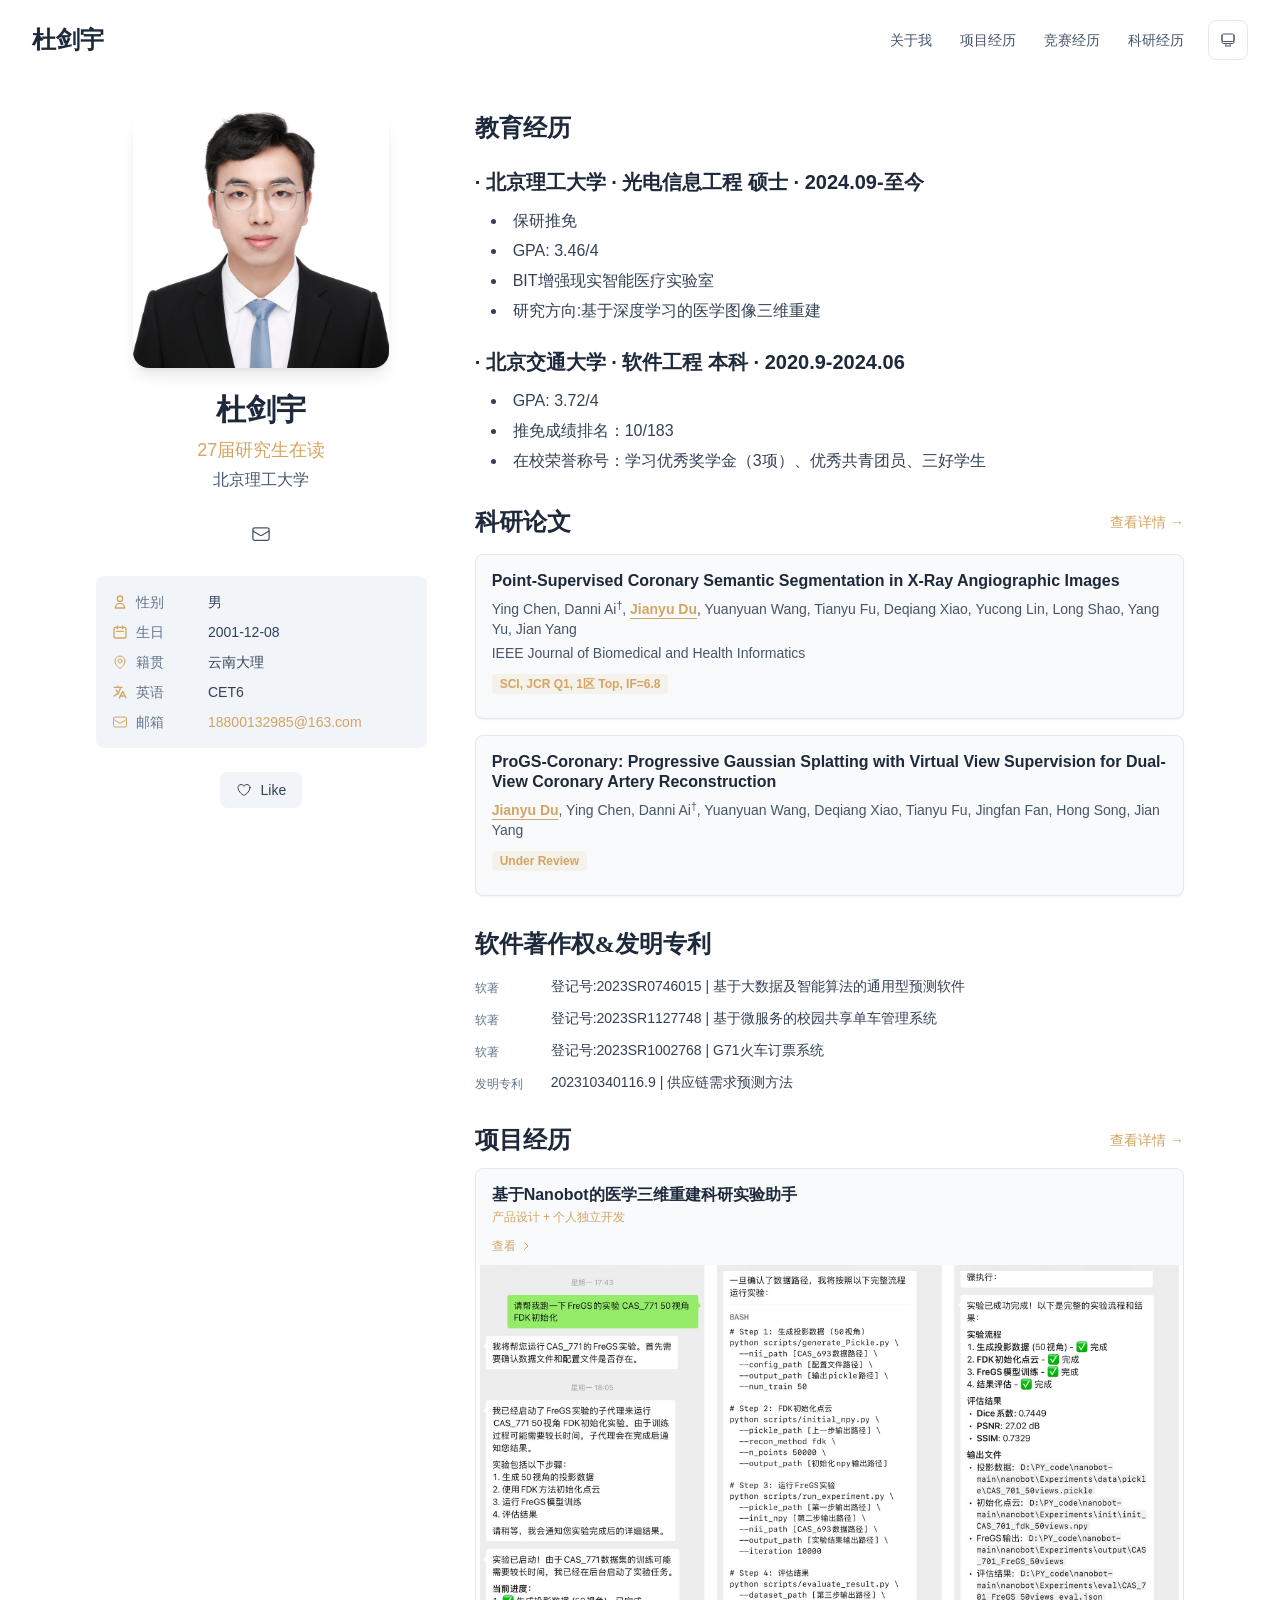
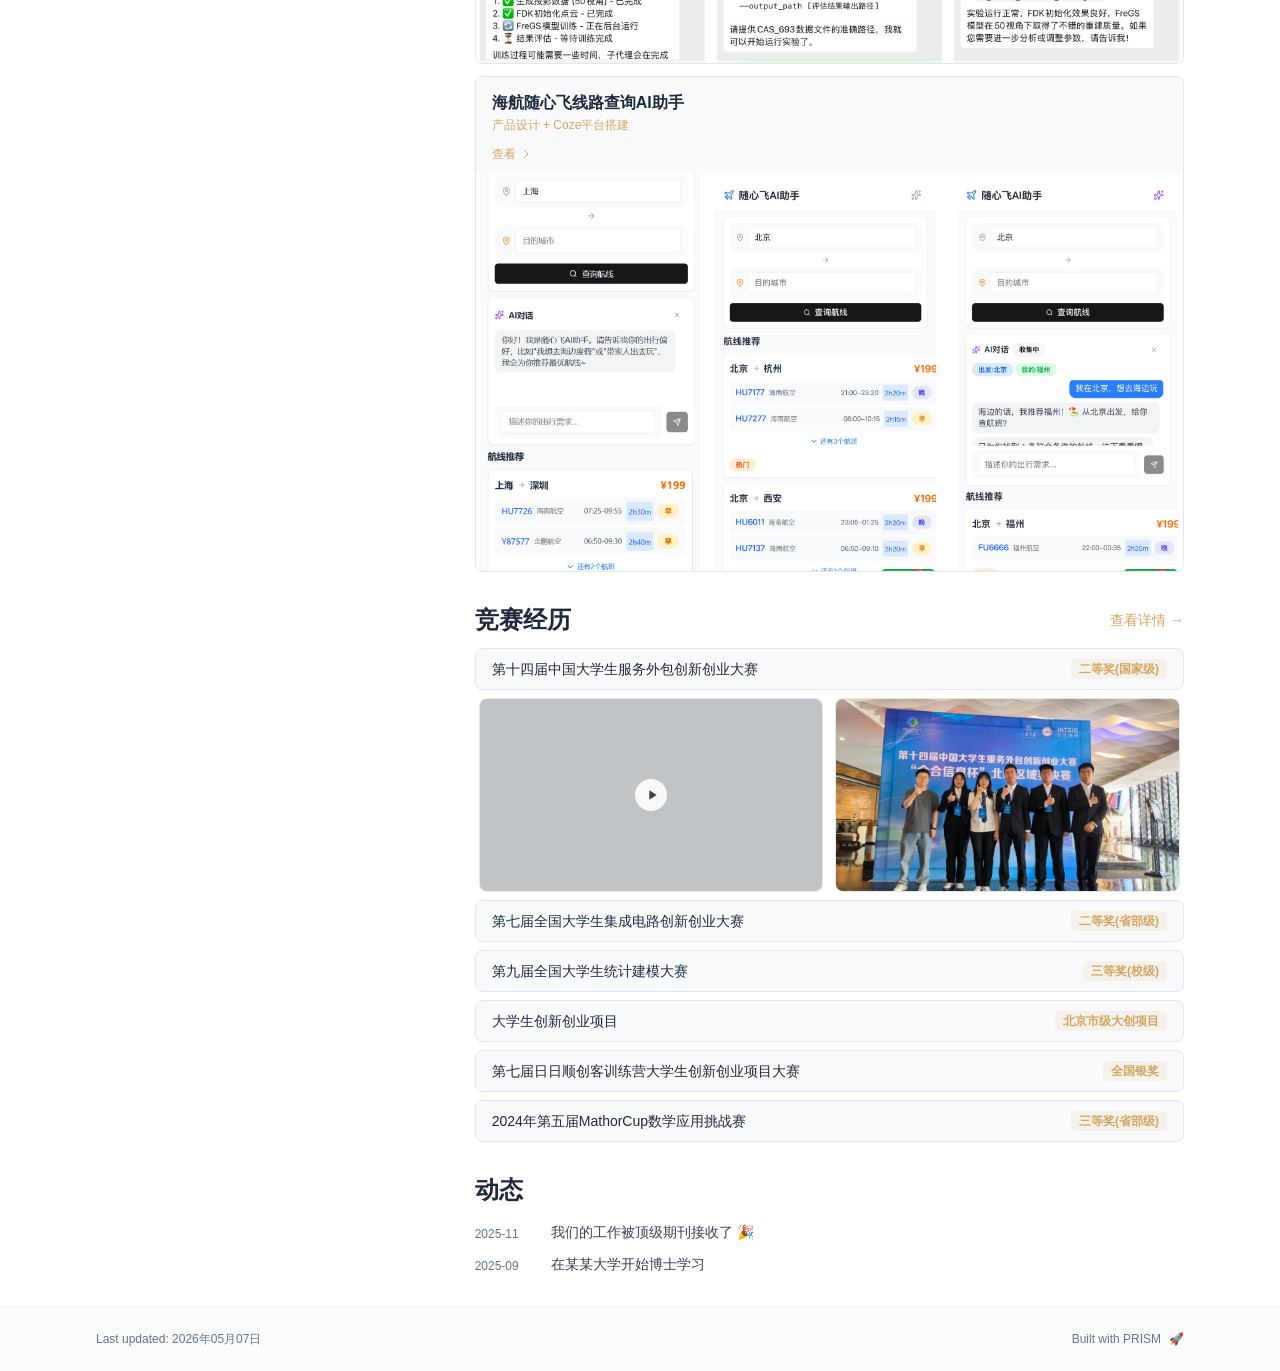
==== index.html @ 21cfee28 "Add files via upload" ====
<!DOCTYPE html><html lang="en" class="scroll-smooth"><head><meta charSet="utf-8"/><meta name="viewport" content="width=device-width, initial-scale=1"/><link rel="preload" as="image" href="/_409_2.jpg"/><link rel="stylesheet" href="/_next/static/css/08e85ca4fdf243f9.css" data-precedence="next"/><link rel="preload" as="script" fetchPriority="low" href="/_next/static/chunks/webpack-af78f5c2c11af041.js"/><script src="/_next/static/chunks/4bd1b696-70b6d399998de86a.js" async=""></script><script src="/_next/static/chunks/684-5aaa8290a129f299.js" async=""></script><script src="/_next/static/chunks/main-app-0c5c47f20a03ae47.js" async=""></script><script src="/_next/static/chunks/461-a9a5d7b05a71d978.js" async=""></script><script src="/_next/static/chunks/874-6cc630662f3664af.js" async=""></script><script src="/_next/static/chunks/291-e39730cc9327e39b.js" async=""></script><script src="/_next/static/chunks/app/layout-8e03aea5f6ba4960.js" async=""></script><script src="/_next/static/chunks/135-a22e89a750b164b9.js" async=""></script><script src="/_next/static/chunks/748-2057530f3adc56b6.js" async=""></script><script src="/_next/static/chunks/app/page-7467c2dc40386ece.js" async=""></script><link rel="icon" href="/favicon.svg" type="image/svg+xml"/><link rel="dns-prefetch" href="https://jialeliu.com"/><link rel="preconnect" href="https://jialeliu.com" crossorigin=""/><link rel="preload" as="font" type="font/woff2" href="https://jialeliu.com/fonts/georgiab.woff2" crossorigin=""/><script>
              try {
                const theme = localStorage.getItem('theme-storage');
                const parsed = theme ? JSON.parse(theme) : null;
                const setting = parsed?.state?.theme || 'system';
                const prefersDark = typeof window !== 'undefined' && window.matchMedia && window.matchMedia('(prefers-color-scheme: dark)').matches;
                const effective = setting === 'dark' ? 'dark' : (setting === 'light' ? 'light' : (prefersDark ? 'dark' : 'light'));
                var root = document.documentElement;
                root.classList.add(effective);
                root.setAttribute('data-theme', effective);
              } catch (e) {
                var root = document.documentElement;
                root.classList.add('light');
                root.setAttribute('data-theme', 'light');
              }
            </script><script>
    try {
      const cfg = {"enabled":false,"locales":["en"],"defaultLocale":"en","mode":"auto","fixedLocale":"en","persist":true,"switcher":true,"labels":{"en":"en"}};
      const storageKey = 'locale-storage';
      const normalize = (value) => typeof value === 'string' ? value.trim().replace('_', '-').toLowerCase() : '';
      const matchLocale = (candidate) => {
        const normalized = normalize(candidate);
        if (!normalized) return null;
        if (cfg.locales.includes(normalized)) return normalized;
        const language = normalized.split('-')[0];
        if (cfg.locales.includes(language)) return language;
        return null;
      };

      let resolved = null;

      if (cfg.persist) {
        resolved = matchLocale(localStorage.getItem(storageKey));
      }

      if (!resolved) {
        if (cfg.mode === 'fixed') {
          resolved = cfg.fixedLocale;
        } else {
          resolved = matchLocale(navigator.language);
        }
      }

      if (!resolved) {
        resolved = cfg.defaultLocale;
      }

      const root = document.documentElement;
      root.lang = resolved;
      root.setAttribute('data-locale', resolved);

      if (cfg.persist) {
        localStorage.setItem(storageKey, resolved);
      }
    } catch (e) {
      const root = document.documentElement;
      root.lang = 'en';
      root.setAttribute('data-locale', 'en');
    }
  </script><title>杜剑宇</title><meta name="description" content="个人主页"/><meta name="author" content="杜剑宇"/><meta name="keywords" content="杜剑宇,PhD,Research,北京理工大学"/><meta name="creator" content="杜剑宇"/><meta name="publisher" content="杜剑宇"/><meta property="og:title" content="杜剑宇"/><meta property="og:description" content="个人主页"/><meta property="og:site_name" content="杜剑宇&#x27;s Academic Website"/><meta property="og:locale" content="en_US"/><meta property="og:type" content="website"/><meta name="twitter:card" content="summary"/><meta name="twitter:title" content="杜剑宇"/><meta name="twitter:description" content="个人主页"/><link rel="icon" href="/favicon.svg"/><script>document.querySelectorAll('body link[rel="icon"], body link[rel="apple-touch-icon"]').forEach(el => document.head.appendChild(el))</script><script src="/_next/static/chunks/polyfills-42372ed130431b0a.js" noModule=""></script></head><body class="font-sans antialiased"><div style="visibility:hidden"><nav class="fixed top-0 left-0 right-0 z-50" data-headlessui-state=""><div class="transition-all duration-300 ease-out bg-transparent" style="transform:translateY(-100px)"><div class="max-w-7xl mx-auto px-4 sm:px-6 lg:px-8"><div class="flex justify-between items-center h-16 lg:h-20"><div class="flex-shrink-0" tabindex="0"><a class="text-xl lg:text-2xl font-serif font-semibold text-primary hover:text-accent transition-colors duration-200" href="/">杜剑宇</a></div><div class="hidden lg:block"><div class="ml-10 flex items-center space-x-3"><div class="relative flex items-baseline space-x-1"><a data-nav-href="/" class="relative px-3 py-2 text-sm font-medium rounded-lg transition-colors duration-150 text-primary" href="/">关于我</a><a data-nav-href="/teaching" class="relative px-3 py-2 text-sm font-medium rounded-lg transition-colors duration-150 text-neutral-600" href="/teaching/">项目经历</a><a data-nav-href="/awards" class="relative px-3 py-2 text-sm font-medium rounded-lg transition-colors duration-150 text-neutral-600" href="/awards/">竞赛经历</a><a data-nav-href="/publications" class="relative px-3 py-2 text-sm font-medium rounded-lg transition-colors duration-150 text-neutral-600" href="/publications/">科研经历</a></div><div class="flex items-center justify-center w-10 h-10 rounded-lg border border-neutral-200 dark:border-[rgba(148,163,184,0.24)] bg-background dark:bg-neutral-800"><div class="w-4 h-4 rounded-full bg-neutral-300 animate-pulse"></div></div></div></div><div class="lg:hidden flex items-center space-x-2"><div class="flex items-center justify-center w-10 h-10 rounded-lg border border-neutral-200 dark:border-[rgba(148,163,184,0.24)] bg-background dark:bg-neutral-800"><div class="w-4 h-4 rounded-full bg-neutral-300 animate-pulse"></div></div><button class="inline-flex items-center justify-center p-2 rounded-md text-neutral-600 hover:text-primary hover:bg-neutral-100 dark:hover:bg-neutral-800 focus:outline-none focus:ring-2 focus:ring-inset focus:ring-accent transition-colors duration-200" id="headlessui-disclosure-button-«R7pdb»" type="button" aria-expanded="false" data-headlessui-state=""><span class="sr-only">Open main menu</span><div><svg xmlns="http://www.w3.org/2000/svg" fill="none" viewBox="0 0 24 24" stroke-width="1.5" stroke="currentColor" aria-hidden="true" data-slot="icon" class="block h-6 w-6"><path stroke-linecap="round" stroke-linejoin="round" d="M3.75 6.75h16.5M3.75 12h16.5m-16.5 5.25h16.5"></path></svg></div></button></div></div></div></div></nav><main class="min-h-screen pt-16 lg:pt-20"><div class="max-w-6xl mx-auto px-4 sm:px-6 lg:px-8 py-8 bg-background min-h-screen"><div class="grid grid-cols-1 lg:grid-cols-3 gap-12"><div class="lg:col-span-1"><div class="sticky top-8" style="opacity:0;transform:translateY(20px)"><div class="w-64 h-64 mx-auto mb-6 rounded-2xl overflow-hidden shadow-lg hover:shadow-xl transition-all duration-200 hover:scale-105"><img alt="杜剑宇" width="256" height="256" decoding="async" data-nimg="1" class="w-full h-full object-cover object-[32%_center]" style="color:transparent" src="/_409_2.jpg"/></div><div class="text-center mb-6"><h1 class="text-3xl font-serif font-bold text-primary mb-2">杜剑宇</h1><p class="text-lg text-accent font-medium mb-1">27届研究生在读</p><p class="text-neutral-600 mb-2">北京理工大学</p></div><div class="flex flex-wrap justify-center gap-3 sm:gap-4 mb-6 relative px-2"><div class="relative"><button class="p-2 sm:p-2 transition-colors duration-200 text-neutral-600 dark:text-neutral-400 hover:text-accent" aria-label="Email"><svg xmlns="http://www.w3.org/2000/svg" fill="none" viewBox="0 0 24 24" stroke-width="1.5" stroke="currentColor" aria-hidden="true" data-slot="icon" class="h-5 w-5"><path stroke-linecap="round" stroke-linejoin="round" d="M21.75 6.75v10.5a2.25 2.25 0 0 1-2.25 2.25h-15a2.25 2.25 0 0 1-2.25-2.25V6.75m19.5 0A2.25 2.25 0 0 0 19.5 4.5h-15a2.25 2.25 0 0 0-2.25 2.25m19.5 0v.243a2.25 2.25 0 0 1-1.07 1.916l-7.5 4.615a2.25 2.25 0 0 1-2.36 0L3.32 8.91a2.25 2.25 0 0 1-1.07-1.916V6.75"></path></svg></button></div></div><div class="bg-neutral-100 dark:bg-neutral-800 rounded-lg p-4 mb-6 hover:shadow-lg transition-all duration-200 hover:scale-[1.02]"><div class="space-y-2.5 text-sm"><div class="flex items-center gap-2 text-neutral-700 dark:text-neutral-300"><svg class="w-4 h-4 text-accent shrink-0" fill="none" viewBox="0 0 24 24" stroke="currentColor" stroke-width="2"><path stroke-linecap="round" stroke-linejoin="round" d="M16 7a4 4 0 11-8 0 4 4 0 018 0zM12 14a7 7 0 00-7 7h14a7 7 0 00-7-7z"></path></svg><span class="text-neutral-500 dark:text-neutral-400 w-16 shrink-0">性别</span><span>男</span></div><div class="flex items-center gap-2 text-neutral-700 dark:text-neutral-300"><svg class="w-4 h-4 text-accent shrink-0" fill="none" viewBox="0 0 24 24" stroke="currentColor" stroke-width="2"><path stroke-linecap="round" stroke-linejoin="round" d="M8 7V3m8 4V3m-9 8h10M5 21h14a2 2 0 002-2V7a2 2 0 00-2-2H5a2 2 0 00-2 2v12a2 2 0 002 2z"></path></svg><span class="text-neutral-500 dark:text-neutral-400 w-16 shrink-0">生日</span><span>2001-12-08</span></div><div class="flex items-center gap-2 text-neutral-700 dark:text-neutral-300"><svg xmlns="http://www.w3.org/2000/svg" fill="none" viewBox="0 0 24 24" stroke-width="1.5" stroke="currentColor" aria-hidden="true" data-slot="icon" class="w-4 h-4 text-accent shrink-0"><path stroke-linecap="round" stroke-linejoin="round" d="M15 10.5a3 3 0 1 1-6 0 3 3 0 0 1 6 0Z"></path><path stroke-linecap="round" stroke-linejoin="round" d="M19.5 10.5c0 7.142-7.5 11.25-7.5 11.25S4.5 17.642 4.5 10.5a7.5 7.5 0 1 1 15 0Z"></path></svg><span class="text-neutral-500 dark:text-neutral-400 w-16 shrink-0">籍贯</span><span>云南大理</span></div><div class="flex items-center gap-2 text-neutral-700 dark:text-neutral-300"><svg class="w-4 h-4 text-accent shrink-0" fill="none" viewBox="0 0 24 24" stroke="currentColor" stroke-width="2"><path stroke-linecap="round" stroke-linejoin="round" d="M3 5h12M9 3v2m1.048 9.5A18.022 18.022 0 016.412 9m6.088 9h7M11 21l5-10 5 10M12.751 5C11.783 10.77 8.07 15.61 3 18.129"></path></svg><span class="text-neutral-500 dark:text-neutral-400 w-16 shrink-0">英语</span><span>CET6</span></div><div class="flex items-center gap-2 text-neutral-700 dark:text-neutral-300"><svg xmlns="http://www.w3.org/2000/svg" fill="none" viewBox="0 0 24 24" stroke-width="1.5" stroke="currentColor" aria-hidden="true" data-slot="icon" class="w-4 h-4 text-accent shrink-0"><path stroke-linecap="round" stroke-linejoin="round" d="M21.75 6.75v10.5a2.25 2.25 0 0 1-2.25 2.25h-15a2.25 2.25 0 0 1-2.25-2.25V6.75m19.5 0A2.25 2.25 0 0 0 19.5 4.5h-15a2.25 2.25 0 0 0-2.25 2.25m19.5 0v.243a2.25 2.25 0 0 1-1.07 1.916l-7.5 4.615a2.25 2.25 0 0 1-2.36 0L3.32 8.91a2.25 2.25 0 0 1-1.07-1.916V6.75"></path></svg><span class="text-neutral-500 dark:text-neutral-400 w-16 shrink-0">邮箱</span><a href="mailto:18800132985@163.com" class="text-accent hover:text-accent-dark transition-colors break-all">18800132985@163.com</a></div></div></div><div class="flex justify-center"><div class="relative"><button class="flex items-center space-x-2 px-4 py-2 rounded-lg font-medium text-sm transition-all duration-200 bg-neutral-100 dark:bg-neutral-800 text-neutral-700 dark:text-neutral-500 hover:bg-red-50 dark:hover:bg-red-900/20 hover:text-red-600 dark:hover:text-red-400 cursor-pointer" tabindex="0"><svg xmlns="http://www.w3.org/2000/svg" fill="none" viewBox="0 0 24 24" stroke-width="1.5" stroke="currentColor" aria-hidden="true" data-slot="icon" class="h-4 w-4"><path stroke-linecap="round" stroke-linejoin="round" d="M21 8.25c0-2.485-2.099-4.5-4.688-4.5-1.935 0-3.597 1.126-4.312 2.733-.715-1.607-2.377-2.733-4.313-2.733C5.1 3.75 3 5.765 3 8.25c0 7.22 9 12 9 12s9-4.78 9-12Z"></path></svg><span>Like</span></button></div></div></div></div><div class="lg:col-span-2 space-y-8"><section id="about" class="scroll-mt-24 space-y-8"><section style="opacity:0;transform:translateY(20px)"><h2 class="text-2xl font-serif font-bold text-primary mb-4">教育经历</h2><div class="text-neutral-700 dark:text-neutral-600 leading-relaxed"><h3 class="text-xl font-semibold text-primary mt-6 mb-3">· 北京理工大学 · 光电信息工程 硕士 · 2024.09-至今</h3>
<ul class="list-disc list-inside mb-4 space-y-1 ml-4">
<li class="mb-1">保研推免</li>
<li class="mb-1">GPA: 3.46/4</li>
<li class="mb-1">BIT增强现实智能医疗实验室</li>
<li class="mb-1">研究方向:基于深度学习的医学图像三维重建</li>
</ul>
<h3 class="text-xl font-semibold text-primary mt-6 mb-3">· 北京交通大学 · 软件工程 本科 · 2020.9-2024.06</h3>
<ul class="list-disc list-inside mb-4 space-y-1 ml-4">
<li class="mb-1">GPA: 3.72/4</li>
<li class="mb-1">推免成绩排名：10/183</li>
<li class="mb-1">在校荣誉称号：学习优秀奖学金（3项）、优秀共青团员、三好学生</li>
</ul>
<h3 class="text-xl font-semibold text-primary mt-6 mb-3"></h3></div></section><section style="opacity:0;transform:translateY(20px)"><div class="flex items-center justify-between mb-4"><h2 class="text-2xl font-serif font-bold text-primary">科研论文</h2><a class="text-accent hover:text-accent-dark text-sm font-medium transition-all duration-200 rounded hover:bg-accent/10 hover:shadow-sm" href="/publications/">查看详情<!-- --> →</a></div><div class="space-y-4"><div class="bg-neutral-50 dark:bg-neutral-800 p-4 rounded-lg shadow-sm border border-neutral-200 dark:border-[rgba(148,163,184,0.24)] hover:shadow-lg transition-all duration-200 hover:scale-[1.02]" style="opacity:0;transform:translateY(20px)"><h3 class="font-semibold text-primary mb-2 leading-tight">Point-Supervised Coronary Semantic Segmentation in X-Ray Angiographic Images</h3><p class="text-sm text-neutral-600 dark:text-neutral-500 mb-1"><span><span class=" ">Ying Chen</span>, </span><span><span class=" ">Danni Ai</span><sup class="ml-0 text-neutral-600 dark:text-neutral-500">†</sup>, </span><span><span class="font-semibold text-accent underline underline-offset-4 decoration-accent">Jianyu Du</span>, </span><span><span class=" ">Yuanyuan Wang</span>, </span><span><span class=" ">Tianyu Fu</span>, </span><span><span class=" ">Deqiang Xiao</span>, </span><span><span class=" ">Yucong Lin</span>, </span><span><span class=" ">Long Shao</span>, </span><span><span class=" ">Yang Yu</span>, </span><span><span class=" ">Jian Yang</span></span></p><p class="text-sm text-neutral-600 dark:text-neutral-500 mb-2">IEEE Journal of Biomedical and Health Informatics</p><p class="text-xs font-semibold text-accent mb-2 bg-accent/10 inline-block px-2 py-0.5 rounded">SCI, JCR Q1, 1区 Top, IF=6.8</p></div><div class="bg-neutral-50 dark:bg-neutral-800 p-4 rounded-lg shadow-sm border border-neutral-200 dark:border-[rgba(148,163,184,0.24)] hover:shadow-lg transition-all duration-200 hover:scale-[1.02]" style="opacity:0;transform:translateY(20px)"><h3 class="font-semibold text-primary mb-2 leading-tight">ProGS-Coronary: Progressive Gaussian Splatting with Virtual View Supervision for Dual-View Coronary Artery Reconstruction</h3><p class="text-sm text-neutral-600 dark:text-neutral-500 mb-1"><span><span class="font-semibold text-accent underline underline-offset-4 decoration-accent">Jianyu Du</span>, </span><span><span class=" ">Ying Chen</span>, </span><span><span class=" ">Danni Ai</span><sup class="ml-0 text-neutral-600 dark:text-neutral-500">†</sup>, </span><span><span class=" ">Yuanyuan Wang</span>, </span><span><span class=" ">Deqiang Xiao</span>, </span><span><span class=" ">Tianyu Fu</span>, </span><span><span class=" ">Jingfan Fan</span>, </span><span><span class=" ">Hong Song</span>, </span><span><span class=" ">Jian Yang</span></span></p><p class="text-sm text-neutral-600 dark:text-neutral-500 mb-2"></p><p class="text-xs font-semibold text-accent mb-2 bg-accent/10 inline-block px-2 py-0.5 rounded">Under Review</p></div></div></section><section style="opacity:0;transform:translateY(20px)"><h2 class="text-2xl font-serif font-bold text-primary mb-4">软件著作权&amp;发明专利</h2><div class="space-y-3"><div class="flex items-start space-x-3"><span class="text-xs text-neutral-500 mt-1 w-16 flex-shrink-0">软著</span><p class="text-sm text-neutral-700">登记号:2023SR0746015  |  基于大数据及智能算法的通用型预测软件</p></div><div class="flex items-start space-x-3"><span class="text-xs text-neutral-500 mt-1 w-16 flex-shrink-0">软著</span><p class="text-sm text-neutral-700">登记号:2023SR1127748  |  基于微服务的校园共享单车管理系统</p></div><div class="flex items-start space-x-3"><span class="text-xs text-neutral-500 mt-1 w-16 flex-shrink-0">软著</span><p class="text-sm text-neutral-700">登记号:2023SR1002768  |  G71火车订票系统</p></div><div class="flex items-start space-x-3"><span class="text-xs text-neutral-500 mt-1 w-16 flex-shrink-0">发明专利</span><p class="text-sm text-neutral-700">202310340116.9  |  供应链需求预测方法</p></div></div></section><section style="opacity:0;transform:translateY(20px)"><div class="flex items-center justify-between mb-3"><h2 class="text-2xl font-serif font-bold text-primary">项目经历</h2><a class="text-accent hover:text-accent-dark text-sm font-medium transition-all duration-200 rounded hover:bg-accent/10 hover:shadow-sm" href="/teaching/">查看详情 →</a></div><div class="space-y-3"><div class="bg-neutral-50 dark:bg-neutral-800 rounded-lg border border-neutral-200 dark:border-[rgba(148,163,184,0.24)] hover:shadow-sm transition-all duration-200 overflow-hidden" style="opacity:0;transform:translateY(10px)"><div class="p-4 pb-2"><h3 class="text-base font-semibold text-primary leading-tight mb-1">基于Nanobot的医学三维重建科研实验助手</h3><p class="text-xs text-accent font-medium mb-2">产品设计 + 个人独立开发</p><a class="inline-flex items-center gap-1 text-xs text-accent hover:text-accent-dark font-medium transition-colors" href="/teaching/#Nano_AI">查看<svg class="w-3 h-3" fill="none" viewBox="0 0 24 24" stroke="currentColor" stroke-width="2"><path stroke-linecap="round" stroke-linejoin="round" d="M9 5l7 7-7 7"></path></svg></a></div><div class="relative w-full aspect-video bg-neutral-100 dark:bg-neutral-700"><img alt="基于Nanobot的医学三维重建科研实验助手" loading="lazy" decoding="async" data-nimg="fill" class="object-cover" style="position:absolute;height:100%;width:100%;left:0;top:0;right:0;bottom:0;color:transparent" src="/project/Nano_AI/Nano_AI_01.jpg"/></div></div><div class="bg-neutral-50 dark:bg-neutral-800 rounded-lg border border-neutral-200 dark:border-[rgba(148,163,184,0.24)] hover:shadow-sm transition-all duration-200 overflow-hidden" style="opacity:0;transform:translateY(10px)"><div class="p-4 pb-2"><h3 class="text-base font-semibold text-primary leading-tight mb-1">海航随心飞线路查询AI助手</h3><p class="text-xs text-accent font-medium mb-2">产品设计 + Coze平台搭建</p><a class="inline-flex items-center gap-1 text-xs text-accent hover:text-accent-dark font-medium transition-colors" href="/teaching/#HNA_AI">查看<svg class="w-3 h-3" fill="none" viewBox="0 0 24 24" stroke="currentColor" stroke-width="2"><path stroke-linecap="round" stroke-linejoin="round" d="M9 5l7 7-7 7"></path></svg></a></div><div class="relative w-full aspect-video bg-neutral-100 dark:bg-neutral-700"><img alt="海航随心飞线路查询AI助手" loading="lazy" decoding="async" data-nimg="fill" class="object-cover" style="position:absolute;height:100%;width:100%;left:0;top:0;right:0;bottom:0;color:transparent" src="/project/HNA_AI/HNA_AI_01.jpg"/></div></div></div></section><section style="opacity:0;transform:translateY(20px)"><div class="flex items-center justify-between mb-3"><h2 class="text-2xl font-serif font-bold text-primary">竞赛经历</h2><a class="text-accent hover:text-accent-dark text-sm font-medium transition-all duration-200 rounded hover:bg-accent/10 hover:shadow-sm" href="/awards/">查看详情 →</a></div><div class="space-y-2"><div style="opacity:0;transform:translateY(10px)"><div class="flex items-center justify-between bg-neutral-50 dark:bg-neutral-800 px-4 py-2.5 rounded-lg border border-neutral-200 dark:border-[rgba(148,163,184,0.24)] hover:shadow-sm transition-all duration-200"><div class="flex items-center gap-3 min-w-0"><span class="text-sm font-medium text-primary truncate">第十四届中国大学生服务外包创新创业大赛</span></div><span class="text-xs font-semibold text-accent whitespace-nowrap ml-3 shrink-0 bg-accent/10 px-2 py-0.5 rounded">二等奖(国家级)</span></div><div class="flex gap-3 mt-2 px-1"><div class="relative w-1/2 aspect-video rounded-lg overflow-hidden bg-neutral-100 dark:bg-neutral-800 cursor-pointer border border-neutral-200 dark:border-neutral-700 hover:shadow-md transition-shadow"><video src="/FWWB/video.mp4" class="w-full h-full object-cover" muted="" preload="metadata"></video><div class="absolute inset-0 flex items-center justify-center bg-black/20 hover:bg-black/30 transition-colors"><div class="w-8 h-8 rounded-full bg-white/90 flex items-center justify-center"><svg class="w-4 h-4 text-neutral-700 ml-0.5" fill="currentColor" viewBox="0 0 24 24"><path d="M8 5v14l11-7z"></path></svg></div></div></div><div class="relative w-1/2 aspect-video rounded-lg overflow-hidden bg-neutral-100 dark:bg-neutral-800 cursor-pointer border border-neutral-200 dark:border-neutral-700 hover:shadow-md transition-shadow"><img alt="团队合照" loading="lazy" decoding="async" data-nimg="fill" class="object-cover" style="position:absolute;height:100%;width:100%;left:0;top:0;right:0;bottom:0;color:transparent" src="/FWWB/team.jpg"/></div></div></div><div style="opacity:0;transform:translateY(10px)"><div class="flex items-center justify-between bg-neutral-50 dark:bg-neutral-800 px-4 py-2.5 rounded-lg border border-neutral-200 dark:border-[rgba(148,163,184,0.24)] hover:shadow-sm transition-all duration-200"><div class="flex items-center gap-3 min-w-0"><span class="text-sm font-medium text-primary truncate">第七届全国大学生集成电路创新创业大赛</span></div><span class="text-xs font-semibold text-accent whitespace-nowrap ml-3 shrink-0 bg-accent/10 px-2 py-0.5 rounded">二等奖(省部级)</span></div></div><div style="opacity:0;transform:translateY(10px)"><div class="flex items-center justify-between bg-neutral-50 dark:bg-neutral-800 px-4 py-2.5 rounded-lg border border-neutral-200 dark:border-[rgba(148,163,184,0.24)] hover:shadow-sm transition-all duration-200"><div class="flex items-center gap-3 min-w-0"><span class="text-sm font-medium text-primary truncate">第九届全国大学生统计建模大赛</span></div><span class="text-xs font-semibold text-accent whitespace-nowrap ml-3 shrink-0 bg-accent/10 px-2 py-0.5 rounded">三等奖(校级)</span></div></div><div style="opacity:0;transform:translateY(10px)"><div class="flex items-center justify-between bg-neutral-50 dark:bg-neutral-800 px-4 py-2.5 rounded-lg border border-neutral-200 dark:border-[rgba(148,163,184,0.24)] hover:shadow-sm transition-all duration-200"><div class="flex items-center gap-3 min-w-0"><span class="text-sm font-medium text-primary truncate">大学生创新创业项目</span></div><span class="text-xs font-semibold text-accent whitespace-nowrap ml-3 shrink-0 bg-accent/10 px-2 py-0.5 rounded">北京市级大创项目</span></div></div><div style="opacity:0;transform:translateY(10px)"><div class="flex items-center justify-between bg-neutral-50 dark:bg-neutral-800 px-4 py-2.5 rounded-lg border border-neutral-200 dark:border-[rgba(148,163,184,0.24)] hover:shadow-sm transition-all duration-200"><div class="flex items-center gap-3 min-w-0"><span class="text-sm font-medium text-primary truncate">第七届日日顺创客训练营大学生创新创业项目大赛</span></div><span class="text-xs font-semibold text-accent whitespace-nowrap ml-3 shrink-0 bg-accent/10 px-2 py-0.5 rounded">全国银奖</span></div></div><div style="opacity:0;transform:translateY(10px)"><div class="flex items-center justify-between bg-neutral-50 dark:bg-neutral-800 px-4 py-2.5 rounded-lg border border-neutral-200 dark:border-[rgba(148,163,184,0.24)] hover:shadow-sm transition-all duration-200"><div class="flex items-center gap-3 min-w-0"><span class="text-sm font-medium text-primary truncate">2024年第五届MathorCup数学应用挑战赛</span></div><span class="text-xs font-semibold text-accent whitespace-nowrap ml-3 shrink-0 bg-accent/10 px-2 py-0.5 rounded">三等奖(省部级)</span></div></div></div></section><section style="opacity:0;transform:translateY(20px)"><h2 class="text-2xl font-serif font-bold text-primary mb-4">动态</h2><div class="space-y-3"><div class="flex items-start space-x-3"><span class="text-xs text-neutral-500 mt-1 w-16 flex-shrink-0">2025-11</span><p class="text-sm text-neutral-700">我们的工作被顶级期刊接收了 🎉</p></div><div class="flex items-start space-x-3"><span class="text-xs text-neutral-500 mt-1 w-16 flex-shrink-0">2025-09</span><p class="text-sm text-neutral-700">在某某大学开始博士学习</p></div></div></section></section></div></div></div><!--$--><!--/$--><!--$--><!--/$--></main><footer class="border-t border-neutral-200/50 bg-neutral-50/50 dark:bg-neutral-900/50 dark:border-neutral-700/50"><div class="max-w-6xl mx-auto px-4 sm:px-6 lg:px-8 py-6"><div class="flex flex-col sm:flex-row justify-between items-center gap-2"><p class="text-xs text-neutral-500">Last updated<!-- -->: <!-- -->2026年05月07日</p><p class="text-xs text-neutral-500 flex items-center"><a href="https://github.com/xyjoey/PRISM" target="_blank" rel="noopener noreferrer">Built with PRISM</a><span class="ml-2">🚀</span></p></div></div></footer></div><script src="/_next/static/chunks/webpack-af78f5c2c11af041.js" async=""></script><script>(self.__next_f=self.__next_f||[]).push([0])</script><script>self.__next_f.push([1,"1:\"$Sreact.fragment\"\n3:I[3719,[\"461\",\"static/chunks/461-a9a5d7b05a71d978.js\",\"874\",\"static/chunks/874-6cc630662f3664af.js\",\"291\",\"static/chunks/291-e39730cc9327e39b.js\",\"177\",\"static/chunks/app/layout-8e03aea5f6ba4960.js\"],\"ThemeProvider\"]\n4:I[310,[\"461\",\"static/chunks/461-a9a5d7b05a71d978.js\",\"874\",\"static/chunks/874-6cc630662f3664af.js\",\"291\",\"static/chunks/291-e39730cc9327e39b.js\",\"177\",\"static/chunks/app/layout-8e03aea5f6ba4960.js\"],\"LocaleProvider\"]\n5:I[4574,[\"461\",\"static/chunks/461-a9a5d7b05a71d978.js\",\"874\",\"static/chunks/874-6cc630662f3664af.js\",\"291\",\"static/chunks/291-e39730cc9327e39b.js\",\"177\",\"static/chunks/app/layout-8e03aea5f6ba4960.js\"],\"default\"]\n6:I[7555,[],\"\"]\n7:I[1295,[],\"\"]\n8:I[2548,[\"461\",\"static/chunks/461-a9a5d7b05a71d978.js\",\"874\",\"static/chunks/874-6cc630662f3664af.js\",\"291\",\"static/chunks/291-e39730cc9327e39b.js\",\"177\",\"static/chunks/app/layout-8e03aea5f6ba4960.js\"],\"default\"]\n9:I[7017,[\"461\",\"static/chunks/461-a9a5d7b05a71d978.js\",\"135\",\"static/chunks/135-a22e89a750b164b9.js\",\"874\",\"static/chunks/874-6cc630662f3664af.js\",\"748\",\"static/chunks/748-2057530f3adc56b6.js\",\"974\",\"static/chunks/app/page-7467c2dc40386ece.js\"],\"default\"]\ne:I[9665,[],\"MetadataBoundary\"]\n10:I[9665,[],\"OutletBoundary\"]\n13:I[4911,[],\"AsyncMetadataOutlet\"]\n15:I[9665,[],\"ViewportBoundary\"]\n17:I[6614,[],\"\"]\n:HL[\"/_next/static/css/08e85ca4fdf243f9.css\",\"style\"]\n2:T579,\n    try {\n      const cfg = {\"enabled\":false,\"locales\":[\"en\"],\"defaultLocale\":\"en\",\"mode\":\"auto\",\"fixedLocale\":\"en\",\"persist\":true,\"switcher\":true,\"labels\":{\"en\":\"en\"}};\n      const storageKey = 'locale-storage';\n      const normalize = (value) =\u003e typeof value === 'string' ? value.trim().replace('_', '-').toLowerCase() : '';\n      const matchLocale = (candidate) =\u003e {\n        const normalized = normalize(candidate);\n        if (!normalized) return null;\n        if (cfg.locales.includes(normalized)) return normalized;\n        const language = normalized.split('-')[0];\n        if (cfg.locales.includes(language)) return language;\n        return null;\n      };"])</script><script>self.__next_f.push([1,"\n\n      let resolved = null;\n\n      if (cfg.persist) {\n        resolved = matchLocale(localStorage.getItem(storageKey));\n      }\n\n      if (!resolved) {\n        if (cfg.mode === 'fixed') {\n          resolved = cfg.fixedLocale;\n        } else {\n          resolved = matchLocale(navigator.language);\n        }\n      }\n\n      if (!resolved) {\n        resolved = cfg.defaultLocale;\n      }\n\n      const root = document.documentElement;\n      root.lang = resolved;\n      root.setAttribute('data-locale', resolved);\n\n      if (cfg.persist) {\n        localStorage.setItem(storageKey, resolved);\n      }\n    } catch (e) {\n      const root = document.documentElement;\n      root.lang = 'en';\n      root.setAttribute('data-locale', 'en');\n    }\n  a:T616,Coronary semantic segmentation in X-ray angiography is essential for computer-aided diagnosis and treatment planning of coronary artery disease (CAD). Despite its importance, this task remains highly challenging due to the complex and interconnected vascular topology, as well as the similar visual characteristics among different branches, making dense pixel-level manual annotation difficult and labor-intensive. To alleviate this burden, we propose a point-supervised coronary semantic segmentation framework that significantly reduces annotation effort without compromising segmentation accuracy. The primary challenge of point label based supervision lies in the model's tendency to overfit sparse point labels, leading to limited generalization to pixel-level predictions. To enrich the supervision signals and stabilize the training process with the sparse point labels, we propose an adaptive foreground mask generation module and a region regularization strategy to ensure accurate semantic guidance while maximizing meaningful coverage of the vascular structures. To enhance coronary topology perception and branch differentiation, we propose a multi-task learning framework that jointly performs keypoint detection and coronary semantic segmentation through a shared feature extraction encoder"])</script><script>self.__next_f.push([1," and two task-specific decoders. The experimental results demonstrate that our point-supervised model achieves performance comparable to fully supervised model, and outperforms the existing state-of-the-art point-supervised semantic segmentation methods.b:T7e6,@article{chen2026point,\n  title = {Point-Supervised Coronary Semantic Segmentation in X-Ray Angiographic Images},\n  author = {Ying Chen and Danni Ai and Jianyu Du and Yuanyuan Wang and Tianyu Fu and Deqiang Xiao and Yucong Lin and Long Shao and Yang Yu and Jian Yang},\n  journal = {IEEE Journal of Biomedical and Health Informatics},\n  year = {2026},\n  volume = {PP},\n  doi = {10.1109/JBHI.2026.3670247},\n  note = {SCI, JCR Q1, 1区 Top, IF=6.8},\n  abstract = {Coronary semantic segmentation in X-ray angiography is essential for computer-aided diagnosis and treatment planning of coronary artery disease (CAD). Despite its importance, this task remains highly challenging due to the complex and interconnected vascular topology, as well as the similar visual characteristics among different branches, making dense pixel-level manual annotation difficult and labor-intensive. To alleviate this burden, we propose a point-supervised coronary semantic segmentation framework that significantly reduces annotation effort without compromising segmentation accuracy. The primary challenge of point label based supervision lies in the model's tendency to overfit sparse point labels, leading to limited generalization to pixel-level predictions. To enrich the supervision signals and stabilize the training process with the sparse point labels, we propose an adaptive foreground mask generation module and a region regularization strategy to ensure accurate semantic guidance while maximizing meaningful coverage of the vascular structures. To enhance coronary topology perception and branch differentiation, we propose a multi-task learning framework that jointly performs keypoint detection and coronary semantic segmentation through a shared feature extraction encoder and two task-specific"])</script><script>self.__next_f.push([1," decoders. The experimental results demonstrate that our point-supervised model achieves performance comparable to fully supervised model, and outperforms the existing state-of-the-art point-supervised semantic segmentation methods.}\n}c:T53a,3D coronary artery reconstruction based on dual-view projections significantly reduces radiation exposure, demonstrating important clinical significance. However, existing methods often suffer from structural incompleteness and substantial noise artifacts under dual-view conditions. We propose a dual-view coronary artery reconstruction method based on progressive Gaussian Splatting with virtual view supervision. First, a data-driven coronary point cloud prediction network fits 3D structural priors to obtain an initial 3D reconstruction. Subsequently, an image synthesis network optimizes the novel-view projections in the neighborhood of the real views, reducing artifacts and restoring topologically connected coronary structures. Finally, another image synthesis network refines the novel-view projections across the entire angular range, further suppressing noise and improving reconstruction accuracy. The key innovation is a progressive optimization strategy that leverages image-synthesized novel views as supplementary supervision for Gaussian Splatting, enabling joint refinement of novel-view projections and 3D reconstruction, thereby stabilizing an under-constrained problem. Experiments demonstrate that our method outperforms state-of-the-art approaches, achieving an SSIM of 0.993, PSNR of 30.46 dB, and DSC of 73.68%.d:T6a6,@unpublished{du2025progs,\n  title = {ProGS-Coronary: Progressive Gaussian Splatting with Virtual View Supervision for Dual-View Coronary Artery Reconstruction},\n  author = {Jianyu Du and Ying Chen and Danni Ai and Yuanyuan Wang and Deqiang Xiao and Tianyu Fu and Jingfan Fan and Hong Song and Jian Yang},\n  year = {2026},\n  note = {Under Review},\n  abstract = {3D coronary artery reconstruction based on dual-view projections significantly reduces radiation exp"])</script><script>self.__next_f.push([1,"osure, demonstrating important clinical significance. However, existing methods often suffer from structural incompleteness and substantial noise artifacts under dual-view conditions. We propose a dual-view coronary artery reconstruction method based on progressive Gaussian Splatting with virtual view supervision. First, a data-driven coronary point cloud prediction network fits 3D structural priors to obtain an initial 3D reconstruction. Subsequently, an image synthesis network optimizes the novel-view projections in the neighborhood of the real views, reducing artifacts and restoring topologically connected coronary structures. Finally, another image synthesis network refines the novel-view projections across the entire angular range, further suppressing noise and improving reconstruction accuracy. The key innovation is a progressive optimization strategy that leverages image-synthesized novel views as supplementary supervision for Gaussian Splatting, enabling joint refinement of novel-view projections and 3D reconstruction, thereby stabilizing an under-constrained problem. Experiments demonstrate that our method outperforms state-of-the-art approaches, achieving an SSIM of 0.993, PSNR of 30.46 dB, and DSC of 73.68%.}\n}"])</script><script>self.__next_f.push([1,"0:{\"P\":null,\"b\":\"ETe-jl94hUejK0DdYyn6c\",\"p\":\"\",\"c\":[\"\",\"\"],\"i\":false,\"f\":[[[\"\",{\"children\":[\"__PAGE__\",{}]},\"$undefined\",\"$undefined\",true],[\"\",[\"$\",\"$1\",\"c\",{\"children\":[[[\"$\",\"link\",\"0\",{\"rel\":\"stylesheet\",\"href\":\"/_next/static/css/08e85ca4fdf243f9.css\",\"precedence\":\"next\",\"crossOrigin\":\"$undefined\",\"nonce\":\"$undefined\"}]],[\"$\",\"html\",null,{\"lang\":\"en\",\"className\":\"scroll-smooth\",\"suppressHydrationWarning\":true,\"children\":[[\"$\",\"head\",null,{\"children\":[[\"$\",\"link\",null,{\"rel\":\"icon\",\"href\":\"/favicon.svg\",\"type\":\"image/svg+xml\"}],[\"$\",\"link\",null,{\"rel\":\"dns-prefetch\",\"href\":\"https://jialeliu.com\"}],[\"$\",\"link\",null,{\"rel\":\"preconnect\",\"href\":\"https://jialeliu.com\",\"crossOrigin\":\"\"}],[\"$\",\"link\",null,{\"rel\":\"preload\",\"as\":\"font\",\"type\":\"font/woff2\",\"href\":\"https://jialeliu.com/fonts/georgiab.woff2\",\"crossOrigin\":\"\"}],[\"$\",\"script\",null,{\"dangerouslySetInnerHTML\":{\"__html\":\"\\n              try {\\n                const theme = localStorage.getItem('theme-storage');\\n                const parsed = theme ? JSON.parse(theme) : null;\\n                const setting = parsed?.state?.theme || 'system';\\n                const prefersDark = typeof window !== 'undefined' \u0026\u0026 window.matchMedia \u0026\u0026 window.matchMedia('(prefers-color-scheme: dark)').matches;\\n                const effective = setting === 'dark' ? 'dark' : (setting === 'light' ? 'light' : (prefersDark ? 'dark' : 'light'));\\n                var root = document.documentElement;\\n                root.classList.add(effective);\\n                root.setAttribute('data-theme', effective);\\n              } catch (e) {\\n                var root = document.documentElement;\\n                root.classList.add('light');\\n                root.setAttribute('data-theme', 'light');\\n              }\\n            \"}}],[\"$\",\"script\",null,{\"dangerouslySetInnerHTML\":{\"__html\":\"$2\"}}]]}],[\"$\",\"body\",null,{\"className\":\"font-sans antialiased\",\"children\":[\"$\",\"$L3\",null,{\"children\":[\"$\",\"$L4\",null,{\"config\":{\"enabled\":false,\"locales\":[\"en\"],\"defaultLocale\":\"en\",\"mode\":\"auto\",\"fixedLocale\":\"en\",\"persist\":true,\"switcher\":true,\"labels\":{\"en\":\"en\"}},\"children\":[[\"$\",\"$L5\",null,{\"items\":[{\"title\":\"关于我\",\"type\":\"page\",\"target\":\"about\",\"href\":\"/\"},{\"title\":\"项目经历\",\"type\":\"page\",\"target\":\"teaching\",\"href\":\"/teaching\"},{\"title\":\"竞赛经历\",\"type\":\"page\",\"target\":\"awards\",\"href\":\"/awards\"},{\"title\":\"科研经历\",\"type\":\"page\",\"target\":\"publications\",\"href\":\"/publications\"}],\"siteTitle\":\"杜剑宇\",\"enableOnePageMode\":false,\"i18n\":\"$0:f:0:1:1:props:children:1:props:children:1:props:children:props:children:props:config\",\"itemsByLocale\":{\"en\":[{\"title\":\"关于我\",\"type\":\"page\",\"target\":\"about\",\"href\":\"/\"},{\"title\":\"项目经历\",\"type\":\"page\",\"target\":\"teaching\",\"href\":\"/teaching\"},{\"title\":\"竞赛经历\",\"type\":\"page\",\"target\":\"awards\",\"href\":\"/awards\"},{\"title\":\"科研经历\",\"type\":\"page\",\"target\":\"publications\",\"href\":\"/publications\"}]},\"siteTitleByLocale\":{\"en\":\"杜剑宇\"}}],[\"$\",\"main\",null,{\"className\":\"min-h-screen pt-16 lg:pt-20\",\"children\":[\"$\",\"$L6\",null,{\"parallelRouterKey\":\"children\",\"error\":\"$undefined\",\"errorStyles\":\"$undefined\",\"errorScripts\":\"$undefined\",\"template\":[\"$\",\"$L7\",null,{}],\"templateStyles\":\"$undefined\",\"templateScripts\":\"$undefined\",\"notFound\":[[[\"$\",\"title\",null,{\"children\":\"404: This page could not be found.\"}],[\"$\",\"div\",null,{\"style\":{\"fontFamily\":\"system-ui,\\\"Segoe UI\\\",Roboto,Helvetica,Arial,sans-serif,\\\"Apple Color Emoji\\\",\\\"Segoe UI Emoji\\\"\",\"height\":\"100vh\",\"textAlign\":\"center\",\"display\":\"flex\",\"flexDirection\":\"column\",\"alignItems\":\"center\",\"justifyContent\":\"center\"},\"children\":[\"$\",\"div\",null,{\"children\":[[\"$\",\"style\",null,{\"dangerouslySetInnerHTML\":{\"__html\":\"body{color:#000;background:#fff;margin:0}.next-error-h1{border-right:1px solid rgba(0,0,0,.3)}@media (prefers-color-scheme:dark){body{color:#fff;background:#000}.next-error-h1{border-right:1px solid rgba(255,255,255,.3)}}\"}}],[\"$\",\"h1\",null,{\"className\":\"next-error-h1\",\"style\":{\"display\":\"inline-block\",\"margin\":\"0 20px 0 0\",\"padding\":\"0 23px 0 0\",\"fontSize\":24,\"fontWeight\":500,\"verticalAlign\":\"top\",\"lineHeight\":\"49px\"},\"children\":404}],[\"$\",\"div\",null,{\"style\":{\"display\":\"inline-block\"},\"children\":[\"$\",\"h2\",null,{\"style\":{\"fontSize\":14,\"fontWeight\":400,\"lineHeight\":\"49px\",\"margin\":0},\"children\":\"This page could not be found.\"}]}]]}]}]],[]],\"forbidden\":\"$undefined\",\"unauthorized\":\"$undefined\"}]}],[\"$\",\"$L8\",null,{\"lastUpdated\":\"2026年05月07日\",\"lastUpdatedByLocale\":{\"en\":\"2026年05月07日\"},\"defaultLocale\":\"en\"}]]}]}]}]]}]]}],{\"children\":[\"__PAGE__\",[\"$\",\"$1\",\"c\",{\"children\":[[\"$\",\"$L9\",null,{\"dataByLocale\":{\"en\":{\"author\":{\"name\":\"杜剑宇\",\"name_en\":\"Jianyu Du\",\"title\":\"27届研究生在读\",\"institution\":\"北京理工大学\",\"avatar\":\"/_409_2.jpg\"},\"social\":{\"email\":\"18800132985@163.com\"},\"features\":{\"enable_likes\":true,\"enable_one_page_mode\":false},\"enableOnePageMode\":false,\"researchInterests\":\"$undefined\",\"personalInfo\":{\"gender\":\"男\",\"birthday\":\"2001-12-08\",\"hometown\":\"云南大理\",\"english\":\"CET6\",\"email\":\"18800132985@163.com\"},\"pagesToShow\":[{\"type\":\"about\",\"id\":\"about\",\"sections\":[{\"id\":\"Educational_Background\",\"type\":\"markdown\",\"source\":\"Educational_Background.md\",\"title\":\"教育经历\",\"content\":\"### · 北京理工大学 · 光电信息工程 硕士 · 2024.09-至今\\r\\n\\r\\n* 保研推免\\r\\n* GPA: 3.46/4\\r\\n* BIT增强现实智能医疗实验室\\r\\n* 研究方向:基于深度学习的医学图像三维重建\\r\\n\\r\\n### · 北京交通大学 · 软件工程 本科 · 2020.9-2024.06\\r\\n\\r\\n* GPA: 3.72/4\\r\\n* 推免成绩排名：10/183\\r\\n* 在校荣誉称号：学习优秀奖学金（3项）、优秀共青团员、三好学生\\r\\n\\r\\n### \\r\\n\\r\\n\"},{\"id\":\"featured_publications\",\"type\":\"publications\",\"title\":\"科研论文\",\"source\":\"publications_djy.bib\",\"publications\":[{\"id\":\"chen2026point\",\"title\":\"Point-Supervised Coronary Semantic Segmentation in X-Ray Angiographic Images\",\"authors\":[{\"name\":\"Ying Chen\",\"isHighlighted\":false,\"isCorresponding\":false,\"isCoAuthor\":false},{\"name\":\"Danni Ai\",\"isHighlighted\":false,\"isCorresponding\":true,\"isCoAuthor\":false},{\"name\":\"Jianyu Du\",\"isHighlighted\":true,\"isCorresponding\":false,\"isCoAuthor\":true},{\"name\":\"Yuanyuan Wang\",\"isHighlighted\":false,\"isCorresponding\":false,\"isCoAuthor\":false},{\"name\":\"Tianyu Fu\",\"isHighlighted\":false,\"isCorresponding\":false,\"isCoAuthor\":false},{\"name\":\"Deqiang Xiao\",\"isHighlighted\":false,\"isCorresponding\":false,\"isCoAuthor\":false},{\"name\":\"Yucong Lin\",\"isHighlighted\":false,\"isCorresponding\":false,\"isCoAuthor\":false},{\"name\":\"Long Shao\",\"isHighlighted\":false,\"isCorresponding\":false,\"isCoAuthor\":false},{\"name\":\"Yang Yu\",\"isHighlighted\":false,\"isCorresponding\":false,\"isCoAuthor\":false},{\"name\":\"Jian Yang\",\"isHighlighted\":false,\"isCorresponding\":false,\"isCoAuthor\":false}],\"year\":2026,\"type\":\"journal\",\"status\":\"published\",\"tags\":[],\"keywords\":\"$0:f:0:1:2:children:1:props:children:0:props:dataByLocale:en:pagesToShow:0:sections:1:publications:0:tags\",\"researchArea\":\"machine-learning\",\"journal\":\"IEEE Journal of Biomedical and Health Informatics\",\"conference\":\"\",\"volume\":\"PP\",\"doi\":\"10.1109/JBHI.2026.3670247\",\"abstract\":\"$a\",\"description\":\"\",\"note\":\"SCI, JCR Q1, 1区 Top, IF=6.8\",\"selected\":true,\"preview\":\"Paper2.jpg\",\"bibtex\":\"$b\"},{\"id\":\"du2025progs\",\"title\":\"ProGS-Coronary: Progressive Gaussian Splatting with Virtual View Supervision for Dual-View Coronary Artery Reconstruction\",\"authors\":[{\"name\":\"Jianyu Du\",\"isHighlighted\":true,\"isCorresponding\":false,\"isCoAuthor\":true},{\"name\":\"Ying Chen\",\"isHighlighted\":false,\"isCorresponding\":false,\"isCoAuthor\":false},{\"name\":\"Danni Ai\",\"isHighlighted\":false,\"isCorresponding\":true,\"isCoAuthor\":false},{\"name\":\"Yuanyuan Wang\",\"isHighlighted\":false,\"isCorresponding\":false,\"isCoAuthor\":false},{\"name\":\"Deqiang Xiao\",\"isHighlighted\":false,\"isCorresponding\":false,\"isCoAuthor\":false},{\"name\":\"Tianyu Fu\",\"isHighlighted\":false,\"isCorresponding\":false,\"isCoAuthor\":false},{\"name\":\"Jingfan Fan\",\"isHighlighted\":false,\"isCorresponding\":false,\"isCoAuthor\":false},{\"name\":\"Hong Song\",\"isHighlighted\":false,\"isCorresponding\":false,\"isCoAuthor\":false},{\"name\":\"Jian Yang\",\"isHighlighted\":false,\"isCorresponding\":false,\"isCoAuthor\":false}],\"year\":2026,\"type\":\"preprint\",\"status\":\"published\",\"tags\":[],\"keywords\":\"$0:f:0:1:2:children:1:props:children:0:props:dataByLocale:en:pagesToShow:0:sections:1:publications:1:tags\",\"researchArea\":\"machine-learning\",\"journal\":\"\",\"conference\":\"\",\"abstract\":\"$c\",\"description\":\"\",\"note\":\"Under Review\",\"selected\":true,\"preview\":\"Paper1.png\",\"bibtex\":\"$d\"}]},{\"id\":\"copyright\",\"type\":\"list\",\"title\":\"软件著作权\u0026发明专利\",\"source\":\"copyright.toml\",\"items\":[{\"date\":\"软著\",\"content\":\"登记号:2023SR0746015  |  基于大数据及智能算法的通用型预测软件\"},{\"date\":\"软著\",\"content\":\"登记号:2023SR1127748  |  基于微服务的校园共享单车管理系统\"},{\"date\":\"软著\",\"content\":\"登记号:2023SR1002768  |  G71火车订票系统\"},{\"date\":\"发明专利\",\"content\":\"202310340116.9  |  供应链需求预测方法\"}]},{\"id\":\"projects\",\"type\":\"projects\",\"title\":\"项目经历\",\"projects\":[{\"id\":\"Nano_AI\",\"projectName\":\"基于Nanobot的医学三维重建科研实验助手\",\"time\":\"2026.03\",\"background\":\"科研领域实验流程复杂，研究人员平均每次实验需手动输入10+命令行参数，结果难以追溯。\",\"techStack\":[\"Nanobot\",\"CLI工具链\",\"Tool/Skill机制设计\",\"长短期记忆系统\",\"微信ClawBot集成\"],\"productDesign\":\"基于LLM Agent的智能实验调度系统，将传统命令行驱动的科研流程重构为自然语言交互式体验。实现多步骤实验任务调度，支持日志追踪，实现科研指标自动计算与结构化记录，接入微信ClawBot。\",\"projectOutcome\":\"覆盖X光和CT系列共200+例数据，支持初始化、训练、评估等4种科研流程；实验配置效率提升80%+。\",\"role\":\"产品设计 + 个人独立开发\",\"img\":[\"Nano_AI_01.jpg\",\"Nano_AI_02.png\"],\"PRD\":\"PRD_AI_Nano_V1.0.md\"},{\"id\":\"HNA_AI\",\"projectName\":\"海航随心飞线路查询AI助手\",\"time\":\"2026.04\",\"background\":\"海航随心飞覆盖数百条航线，80%的人面临有出行意愿但无法快速匹配目的地的决策困境。\",\"techStack\":[],\"productDesign\":\"基于Coze平台搭建AI旅行顾问Agent，设计航线搜索与个性化推荐系统，支持自然语言生成旅行建议。基于用户偏好（海岛/古城/美食）和约束条件（周末/预算），主动推荐目的地+航线组合，完成微信小程序MVP搭建。\",\"projectOutcome\":\"用户决策步骤从5步（打开APP→查航线→翻规则→比价→决定）缩减至1次对话，决策时间缩短约90%。\",\"role\":\"产品设计 + Coze平台搭建\",\"img\":[\"HNA_AI_01.jpg\"],\"PRD\":\"PRD_AI_HN_Air_V1.0.md\"}]},{\"id\":\"awards\",\"type\":\"awards\",\"title\":\"竞赛经历\",\"source\":\"awards.toml\",\"awards\":[{\"title\":\"第十四届中国大学生服务外包创新创业大赛\",\"subtitle\":\"二等奖(国家级)\",\"date\":\"2023.04-2023.08\",\"content\":\"基于中兴开物APP，构建文博元宇宙创新方案，搭建AR沉浸式体验场景\"},{\"title\":\"第七届全国大学生集成电路创新创业大赛\",\"subtitle\":\"二等奖(省部级)\",\"date\":\"2023.03-2023.07\",\"content\":\"基于ST3020系统对LM386进行芯片测试，负责测试程序的编写与调试\"},{\"title\":\"第九届全国大学生统计建模大赛\",\"subtitle\":\"三等奖(校级)\",\"date\":\"2023.04\",\"content\":\"通过Pearson模型进行相关性分析，采用灰色预测模型对海淀区经济发展趋势进行预测\"},{\"title\":\"大学生创新创业项目\",\"subtitle\":\"北京市级大创项目\",\"date\":\"2022.05-2023.04\",\"content\":\"聚焦商贸物流应急调度流程中“订单分配并生成运单”的作业阶段。以车货匹配满意度最大为目标函数，附加时间窗约束，采用遗传算法求解\"},{\"title\":\"第七届日日顺创客训练营大学生创新创业项目大赛\",\"subtitle\":\"全国银奖\",\"date\":\"2022.04-2022.12\",\"content\":\"结合企业背景，对供应链中的销量、仓储面积等因素的未来趋势进行预测。基于历史数据，同时综合考虑外部因素（天气、促销）等，运用多种预测算法进行组合预测\"},{\"title\":\"2024年第五届MathorCup数学应用挑战赛\",\"subtitle\":\"三等奖(省部级)\",\"date\":\"2024.10-2024.12\",\"content\":\"\"}]},{\"id\":\"news\",\"type\":\"list\",\"title\":\"动态\",\"source\":\"news.toml\",\"items\":[{\"date\":\"2025-11\",\"content\":\"我们的工作被顶级期刊接收了 🎉\"},{\"date\":\"2025-09\",\"content\":\"在某某大学开始博士学习\"}]}]}]}},\"defaultLocale\":\"en\"}],[\"$\",\"$Le\",null,{\"children\":\"$Lf\"}],null,[\"$\",\"$L10\",null,{\"children\":[\"$L11\",\"$L12\",[\"$\",\"$L13\",null,{\"promise\":\"$@14\"}]]}]]}],{},null,false]},null,false],[\"$\",\"$1\",\"h\",{\"children\":[null,[\"$\",\"$1\",\"7qOr6MoDU606jyWlywIaZ\",{\"children\":[[\"$\",\"$L15\",null,{\"children\":\"$L16\"}],null]}],null]}],false]],\"m\":\"$undefined\",\"G\":[\"$17\",\"$undefined\"],\"s\":false,\"S\":true}\n"])</script><script>self.__next_f.push([1,"18:\"$Sreact.suspense\"\n19:I[4911,[],\"AsyncMetadata\"]\nf:[\"$\",\"$18\",null,{\"fallback\":null,\"children\":[\"$\",\"$L19\",null,{\"promise\":\"$@1a\"}]}]\n"])</script><script>self.__next_f.push([1,"12:null\n"])</script><script>self.__next_f.push([1,"16:[[\"$\",\"meta\",\"0\",{\"charSet\":\"utf-8\"}],[\"$\",\"meta\",\"1\",{\"name\":\"viewport\",\"content\":\"width=device-width, initial-scale=1\"}]]\n11:null\n"])</script><script>self.__next_f.push([1,"1a:{\"metadata\":[[\"$\",\"title\",\"0\",{\"children\":\"杜剑宇\"}],[\"$\",\"meta\",\"1\",{\"name\":\"description\",\"content\":\"个人主页\"}],[\"$\",\"meta\",\"2\",{\"name\":\"author\",\"content\":\"杜剑宇\"}],[\"$\",\"meta\",\"3\",{\"name\":\"keywords\",\"content\":\"杜剑宇,PhD,Research,北京理工大学\"}],[\"$\",\"meta\",\"4\",{\"name\":\"creator\",\"content\":\"杜剑宇\"}],[\"$\",\"meta\",\"5\",{\"name\":\"publisher\",\"content\":\"杜剑宇\"}],[\"$\",\"meta\",\"6\",{\"property\":\"og:title\",\"content\":\"杜剑宇\"}],[\"$\",\"meta\",\"7\",{\"property\":\"og:description\",\"content\":\"个人主页\"}],[\"$\",\"meta\",\"8\",{\"property\":\"og:site_name\",\"content\":\"杜剑宇's Academic Website\"}],[\"$\",\"meta\",\"9\",{\"property\":\"og:locale\",\"content\":\"en_US\"}],[\"$\",\"meta\",\"10\",{\"property\":\"og:type\",\"content\":\"website\"}],[\"$\",\"meta\",\"11\",{\"name\":\"twitter:card\",\"content\":\"summary\"}],[\"$\",\"meta\",\"12\",{\"name\":\"twitter:title\",\"content\":\"杜剑宇\"}],[\"$\",\"meta\",\"13\",{\"name\":\"twitter:description\",\"content\":\"个人主页\"}],[\"$\",\"link\",\"14\",{\"rel\":\"icon\",\"href\":\"/favicon.svg\"}]],\"error\":null,\"digest\":\"$undefined\"}\n14:{\"metadata\":\"$1a:metadata\",\"error\":null,\"digest\":\"$undefined\"}\n"])</script></body></html>
---- _next/static/css/08e85ca4fdf243f9.css ----
/*! tailwindcss v4.1.10 | MIT License | https://tailwindcss.com */@layer properties{@supports (((-webkit-hyphens:none)) and (not (margin-trim:inline))) or ((-moz-orient:inline) and (not (color:rgb(from red r g b)))){*,::backdrop,:after,:before{--tw-translate-x:0;--tw-translate-y:0;--tw-translate-z:0;--tw-rotate-x:initial;--tw-rotate-y:initial;--tw-rotate-z:initial;--tw-skew-x:initial;--tw-skew-y:initial;--tw-space-y-reverse:0;--tw-space-x-reverse:0;--tw-border-style:solid;--tw-leading:initial;--tw-font-weight:initial;--tw-tracking:initial;--tw-shadow:0 0 #0000;--tw-shadow-color:initial;--tw-shadow-alpha:100%;--tw-inset-shadow:0 0 #0000;--tw-inset-shadow-color:initial;--tw-inset-shadow-alpha:100%;--tw-ring-color:initial;--tw-ring-shadow:0 0 #0000;--tw-inset-ring-color:initial;--tw-inset-ring-shadow:0 0 #0000;--tw-ring-inset:initial;--tw-ring-offset-width:0px;--tw-ring-offset-color:#fff;--tw-ring-offset-shadow:0 0 #0000;--tw-blur:initial;--tw-brightness:initial;--tw-contrast:initial;--tw-grayscale:initial;--tw-hue-rotate:initial;--tw-invert:initial;--tw-opacity:initial;--tw-saturate:initial;--tw-sepia:initial;--tw-drop-shadow:initial;--tw-drop-shadow-color:initial;--tw-drop-shadow-alpha:100%;--tw-drop-shadow-size:initial;--tw-backdrop-blur:initial;--tw-backdrop-brightness:initial;--tw-backdrop-contrast:initial;--tw-backdrop-grayscale:initial;--tw-backdrop-hue-rotate:initial;--tw-backdrop-invert:initial;--tw-backdrop-opacity:initial;--tw-backdrop-saturate:initial;--tw-backdrop-sepia:initial;--tw-duration:initial;--tw-ease:initial;--tw-scale-x:1;--tw-scale-y:1;--tw-scale-z:1}}}@layer theme{:host,:root{--font-sans:"Inter",-apple-system,BlinkMacSystemFont,"Segoe UI",Roboto,sans-serif;--color-red-50:oklch(97.1% .013 17.38);--color-red-400:oklch(70.4% .191 22.216);--color-red-600:oklch(57.7% .245 27.325);--color-red-900:oklch(39.6% .141 25.723);--color-black:#000;--color-white:#fff;--spacing:.25rem;--container-2xl:42rem;--container-3xl:48rem;--container-4xl:56rem;--container-5xl:64rem;--container-6xl:72rem;--container-7xl:80rem;--text-xs:.75rem;--text-xs--line-height:calc(1/.75);--text-sm:.875rem;--text-sm--line-height:calc(1.25/.875);--text-base:1rem;--text-base--line-height:calc(1.5/1);--text-lg:1.125rem;--text-lg--line-height:calc(1.75/1.125);--text-xl:1.25rem;--text-xl--line-height:calc(1.75/1.25);--text-2xl:1.5rem;--text-2xl--line-height:calc(2/1.5);--text-3xl:1.875rem;--text-3xl--line-height:calc(2.25/1.875);--text-4xl:2.25rem;--text-4xl--line-height:calc(2.5/2.25);--font-weight-medium:500;--font-weight-semibold:600;--font-weight-bold:700;--tracking-wider:.05em;--leading-tight:1.25;--leading-relaxed:1.625;--radius-md:.375rem;--radius-lg:.5rem;--radius-xl:.75rem;--radius-2xl:1rem;--ease-out:cubic-bezier(0,0,.2,1);--animate-pulse:pulse 2s cubic-bezier(.4,0,.6,1)infinite;--blur-sm:8px;--blur-xl:24px;--aspect-video:16/9;--default-transition-duration:.15s;--default-transition-timing-function:cubic-bezier(.4,0,.2,1);--default-font-family:"Inter",-apple-system,BlinkMacSystemFont,"Segoe UI",Roboto,sans-serif;--default-mono-font-family:"SF Mono",Monaco,"Cascadia Code","Roboto Mono",Consolas,"Courier New",monospace;--line-height-normal:1.5;--shadow-glass:0 8px 32px 0 #1f26875e}}@layer base{*,::backdrop,:after,:before{box-sizing:border-box;border:0 solid;margin:0;padding:0}::file-selector-button{box-sizing:border-box;border:0 solid;margin:0;padding:0}:host,html{-webkit-text-size-adjust:100%;tab-size:4;line-height:1.5;font-family:var(--default-font-family,ui-sans-serif,system-ui,sans-serif,"Apple Color Emoji","Segoe UI Emoji","Segoe UI Symbol","Noto Color Emoji");font-feature-settings:var(--default-font-feature-settings,normal);font-variation-settings:var(--default-font-variation-settings,normal);-webkit-tap-highlight-color:transparent}hr{height:0;color:inherit;border-top-width:1px}abbr:where([title]){-webkit-text-decoration:underline dotted;text-decoration:underline dotted}h1,h2,h3,h4,h5,h6{font-size:inherit;font-weight:inherit}a{color:inherit;-webkit-text-decoration:inherit;text-decoration:inherit}b,strong{font-weight:bolder}code,kbd,pre,samp{font-family:var(--default-mono-font-family,ui-monospace,SFMono-Regular,Menlo,Monaco,Consolas,"Liberation Mono","Courier New",monospace);font-feature-settings:var(--default-mono-font-feature-settings,normal);font-variation-settings:var(--default-mono-font-variation-settings,normal);font-size:1em}small{font-size:80%}sub,sup{vertical-align:baseline;font-size:75%;line-height:0;position:relative}sub{bottom:-.25em}sup{top:-.5em}table{text-indent:0;border-color:inherit;border-collapse:collapse}:-moz-focusring{outline:auto}progress{vertical-align:baseline}summary{display:list-item}menu,ol,ul{list-style:none}audio,canvas,embed,iframe,img,object,svg,video{vertical-align:middle;display:block}img,video{max-width:100%;height:auto}button,input,optgroup,select,textarea{font:inherit;font-feature-settings:inherit;font-variation-settings:inherit;letter-spacing:inherit;color:inherit;opacity:1;background-color:#0000;border-radius:0}::file-selector-button{font:inherit;font-feature-settings:inherit;font-variation-settings:inherit;letter-spacing:inherit;color:inherit;opacity:1;background-color:#0000;border-radius:0}:where(select:is([multiple],[size])) optgroup{font-weight:bolder}:where(select:is([multiple],[size])) optgroup option{padding-inline-start:20px}::file-selector-button{margin-inline-end:4px}::placeholder{opacity:1}@supports (not ((-webkit-appearance:-apple-pay-button))) or (contain-intrinsic-size:1px){::placeholder{color:currentColor}@supports (color:color-mix(in lab,red,red)){::placeholder{color:color-mix(in oklab,currentcolor 50%,transparent)}}}textarea{resize:vertical}::-webkit-search-decoration{-webkit-appearance:none}::-webkit-date-and-time-value{min-height:1lh;text-align:inherit}::-webkit-datetime-edit{display:inline-flex}::-webkit-datetime-edit-fields-wrapper{padding:0}::-webkit-datetime-edit,::-webkit-datetime-edit-year-field{padding-block:0}::-webkit-datetime-edit-day-field,::-webkit-datetime-edit-month-field{padding-block:0}::-webkit-datetime-edit-hour-field,::-webkit-datetime-edit-minute-field{padding-block:0}::-webkit-datetime-edit-millisecond-field,::-webkit-datetime-edit-second-field{padding-block:0}::-webkit-datetime-edit-meridiem-field{padding-block:0}:-moz-ui-invalid{box-shadow:none}button,input:where([type=button],[type=reset],[type=submit]){appearance:button}::file-selector-button{appearance:button}::-webkit-inner-spin-button,::-webkit-outer-spin-button{height:auto}[hidden]:where(:not([hidden=until-found])){display:none!important}}@layer components;@layer utilities{.pointer-events-none{pointer-events:none}.sr-only{clip:rect(0,0,0,0);white-space:nowrap;border-width:0;width:1px;height:1px;margin:-1px;padding:0;overflow:hidden}.absolute,.sr-only{position:absolute}.fixed{position:fixed}.relative{position:relative}.static{position:static}.sticky{position:sticky}.inset-0{inset:calc(var(--spacing)*0)}.-top-3{top:calc(var(--spacing)*-3)}.top-0{top:calc(var(--spacing)*0)}.top-1\/2{top:50%}.top-2{top:calc(var(--spacing)*2)}.top-8{top:calc(var(--spacing)*8)}.top-full{top:100%}.-right-3{right:calc(var(--spacing)*-3)}.right-0{right:calc(var(--spacing)*0)}.right-2{right:calc(var(--spacing)*2)}.left-0{left:calc(var(--spacing)*0)}.left-1\/2{left:50%}.left-3{left:calc(var(--spacing)*3)}.z-10{z-index:10}.z-20{z-index:20}.z-40{z-index:40}.z-50{z-index:50}.container{width:100%}@media (min-width:40rem){.container{max-width:40rem}}@media (min-width:48rem){.container{max-width:48rem}}@media (min-width:64rem){.container{max-width:64rem}}@media (min-width:80rem){.container{max-width:80rem}}@media (min-width:96rem){.container{max-width:96rem}}.mx-4{margin-inline:calc(var(--spacing)*4)}.mx-auto{margin-inline:auto}.my-4{margin-block:calc(var(--spacing)*4)}.mt-1{margin-top:calc(var(--spacing)*1)}.mt-2{margin-top:calc(var(--spacing)*2)}.mt-3{margin-top:calc(var(--spacing)*3)}.mt-4{margin-top:calc(var(--spacing)*4)}.mt-6{margin-top:calc(var(--spacing)*6)}.mt-8{margin-top:calc(var(--spacing)*8)}.mt-auto{margin-top:auto}.mr-1{margin-right:calc(var(--spacing)*1)}.mr-1\.5{margin-right:calc(var(--spacing)*1.5)}.mr-2{margin-right:calc(var(--spacing)*2)}.mb-1{margin-bottom:calc(var(--spacing)*1)}.mb-2{margin-bottom:calc(var(--spacing)*2)}.mb-3{margin-bottom:calc(var(--spacing)*3)}.mb-4{margin-bottom:calc(var(--spacing)*4)}.mb-6{margin-bottom:calc(var(--spacing)*6)}.mb-8{margin-bottom:calc(var(--spacing)*8)}.ml-0{margin-left:calc(var(--spacing)*0)}.ml-0\.5{margin-left:calc(var(--spacing)*.5)}.ml-1{margin-left:calc(var(--spacing)*1)}.ml-2{margin-left:calc(var(--spacing)*2)}.ml-3{margin-left:calc(var(--spacing)*3)}.ml-4{margin-left:calc(var(--spacing)*4)}.ml-10{margin-left:calc(var(--spacing)*10)}.line-clamp-2{-webkit-line-clamp:2}.line-clamp-2,.line-clamp-3{-webkit-box-orient:vertical;display:-webkit-box;overflow:hidden}.line-clamp-3{-webkit-line-clamp:3}.block{display:block}.contents{display:contents}.flex{display:flex}.grid{display:grid}.hidden{display:none}.inline-block{display:inline-block}.inline-flex{display:inline-flex}.aspect-\[4\/3\]{aspect-ratio:4/3}.aspect-video{aspect-ratio:var(--aspect-video)}.h-0{height:calc(var(--spacing)*0)}.h-2\.5{height:calc(var(--spacing)*2.5)}.h-3{height:calc(var(--spacing)*3)}.h-3\.5{height:calc(var(--spacing)*3.5)}.h-4{height:calc(var(--spacing)*4)}.h-5{height:calc(var(--spacing)*5)}.h-6{height:calc(var(--spacing)*6)}.h-8{height:calc(var(--spacing)*8)}.h-10{height:calc(var(--spacing)*10)}.h-12{height:calc(var(--spacing)*12)}.h-16{height:calc(var(--spacing)*16)}.h-64{height:calc(var(--spacing)*64)}.h-full{height:100%}.max-h-\[85vh\]{max-height:85vh}.max-h-\[90vh\]{max-height:90vh}.min-h-screen{min-height:100vh}.w-0{width:calc(var(--spacing)*0)}.w-1\/2{width:50%}.w-2\.5{width:calc(var(--spacing)*2.5)}.w-3{width:calc(var(--spacing)*3)}.w-3\.5{width:calc(var(--spacing)*3.5)}.w-4{width:calc(var(--spacing)*4)}.w-5{width:calc(var(--spacing)*5)}.w-6{width:calc(var(--spacing)*6)}.w-8{width:calc(var(--spacing)*8)}.w-10{width:calc(var(--spacing)*10)}.w-12{width:calc(var(--spacing)*12)}.w-14{width:calc(var(--spacing)*14)}.w-16{width:calc(var(--spacing)*16)}.w-32{width:calc(var(--spacing)*32)}.w-36{width:calc(var(--spacing)*36)}.w-64{width:calc(var(--spacing)*64)}.w-auto{width:auto}.w-full{width:100%}.max-w-2xl{max-width:var(--container-2xl)}.max-w-3xl{max-width:var(--container-3xl)}.max-w-4xl{max-width:var(--container-4xl)}.max-w-5xl{max-width:var(--container-5xl)}.max-w-6xl{max-width:var(--container-6xl)}.max-w-7xl{max-width:var(--container-7xl)}.max-w-\[calc\(100vw-2rem\)\]{max-width:calc(100vw - 2rem)}.max-w-none{max-width:none}.min-w-0{min-width:calc(var(--spacing)*0)}.flex-1{flex:1}.flex-shrink-0,.shrink-0{flex-shrink:0}.flex-grow{flex-grow:1}.-translate-x-1\/2{--tw-translate-x:calc(calc(1/2*100%)*-1)}.-translate-x-1\/2,.-translate-y-1\/2{translate:var(--tw-translate-x)var(--tw-translate-y)}.-translate-y-1\/2{--tw-translate-y:calc(calc(1/2*100%)*-1)}.-translate-y-full{--tw-translate-y:-100%;translate:var(--tw-translate-x)var(--tw-translate-y)}.rotate-180{rotate:180deg}.transform{transform:var(--tw-rotate-x,)var(--tw-rotate-y,)var(--tw-rotate-z,)var(--tw-skew-x,)var(--tw-skew-y,)}.animate-pulse{animation:var(--animate-pulse)}.cursor-pointer{cursor:pointer}.resize{resize:both}.scroll-mt-24{scroll-margin-top:calc(var(--spacing)*24)}.list-inside{list-style-position:inside}.list-decimal{list-style-type:decimal}.list-disc{list-style-type:disc}.grid-cols-1{grid-template-columns:repeat(1,minmax(0,1fr))}.grid-cols-2{grid-template-columns:repeat(2,minmax(0,1fr))}.flex-col{flex-direction:column}.flex-wrap{flex-wrap:wrap}.items-baseline{align-items:baseline}.items-center{align-items:center}.items-start{align-items:flex-start}.justify-between{justify-content:space-between}.justify-center{justify-content:center}.gap-1{gap:calc(var(--spacing)*1)}.gap-1\.5{gap:calc(var(--spacing)*1.5)}.gap-2{gap:calc(var(--spacing)*2)}.gap-3{gap:calc(var(--spacing)*3)}.gap-4{gap:calc(var(--spacing)*4)}.gap-6{gap:calc(var(--spacing)*6)}.gap-12{gap:calc(var(--spacing)*12)}:where(.space-y-1>:not(:last-child)){--tw-space-y-reverse:0;margin-block-start:calc(calc(var(--spacing)*1)*var(--tw-space-y-reverse));margin-block-end:calc(calc(var(--spacing)*1)*calc(1 - var(--tw-space-y-reverse)))}:where(.space-y-2>:not(:last-child)){--tw-space-y-reverse:0;margin-block-start:calc(calc(var(--spacing)*2)*var(--tw-space-y-reverse));margin-block-end:calc(calc(var(--spacing)*2)*calc(1 - var(--tw-space-y-reverse)))}:where(.space-y-2\.5>:not(:last-child)){--tw-space-y-reverse:0;margin-block-start:calc(calc(var(--spacing)*2.5)*var(--tw-space-y-reverse));margin-block-end:calc(calc(var(--spacing)*2.5)*calc(1 - var(--tw-space-y-reverse)))}:where(.space-y-3>:not(:last-child)){--tw-space-y-reverse:0;margin-block-start:calc(calc(var(--spacing)*3)*var(--tw-space-y-reverse));margin-block-end:calc(calc(var(--spacing)*3)*calc(1 - var(--tw-space-y-reverse)))}:where(.space-y-4>:not(:last-child)){--tw-space-y-reverse:0;margin-block-start:calc(calc(var(--spacing)*4)*var(--tw-space-y-reverse));margin-block-end:calc(calc(var(--spacing)*4)*calc(1 - var(--tw-space-y-reverse)))}:where(.space-y-6>:not(:last-child)){--tw-space-y-reverse:0;margin-block-start:calc(calc(var(--spacing)*6)*var(--tw-space-y-reverse));margin-block-end:calc(calc(var(--spacing)*6)*calc(1 - var(--tw-space-y-reverse)))}:where(.space-y-8>:not(:last-child)){--tw-space-y-reverse:0;margin-block-start:calc(calc(var(--spacing)*8)*var(--tw-space-y-reverse));margin-block-end:calc(calc(var(--spacing)*8)*calc(1 - var(--tw-space-y-reverse)))}:where(.space-x-0\.5>:not(:last-child)){--tw-space-x-reverse:0;margin-inline-start:calc(calc(var(--spacing)*.5)*var(--tw-space-x-reverse));margin-inline-end:calc(calc(var(--spacing)*.5)*calc(1 - var(--tw-space-x-reverse)))}:where(.space-x-1>:not(:last-child)){--tw-space-x-reverse:0;margin-inline-start:calc(calc(var(--spacing)*1)*var(--tw-space-x-reverse));margin-inline-end:calc(calc(var(--spacing)*1)*calc(1 - var(--tw-space-x-reverse)))}:where(.space-x-2>:not(:last-child)){--tw-space-x-reverse:0;margin-inline-start:calc(calc(var(--spacing)*2)*var(--tw-space-x-reverse));margin-inline-end:calc(calc(var(--spacing)*2)*calc(1 - var(--tw-space-x-reverse)))}:where(.space-x-3>:not(:last-child)){--tw-space-x-reverse:0;margin-inline-start:calc(calc(var(--spacing)*3)*var(--tw-space-x-reverse));margin-inline-end:calc(calc(var(--spacing)*3)*calc(1 - var(--tw-space-x-reverse)))}.truncate{text-overflow:ellipsis;white-space:nowrap}.overflow-hidden,.truncate{overflow:hidden}.overflow-x-auto{overflow-x:auto}.overflow-y-auto{overflow-y:auto}.scroll-smooth{scroll-behavior:smooth}.rounded{border-radius:.25rem}.rounded-2xl{border-radius:var(--radius-2xl)}.rounded-full{border-radius:3.40282e+38px}.rounded-lg{border-radius:var(--radius-lg)}.rounded-md{border-radius:var(--radius-md)}.rounded-xl{border-radius:var(--radius-xl)}.border{border-style:var(--tw-border-style);border-width:1px}.border-t{border-top-style:var(--tw-border-style);border-top-width:1px}.border-t-4{border-top-style:var(--tw-border-style);border-top-width:4px}.border-r-4{border-right-style:var(--tw-border-style);border-right-width:4px}.border-b{border-bottom-style:var(--tw-border-style);border-bottom-width:1px}.border-l-4{border-left-style:var(--tw-border-style);border-left-width:4px}.border-accent,.border-accent\/50{border-color:var(--accent)}@supports (color:color-mix(in lab,red,red)){.border-accent\/50{border-color:color-mix(in oklab,var(--accent)50%,transparent)}}.border-neutral-100{border-color:var(--neutral-100)}.border-neutral-200,.border-neutral-200\/50{border-color:var(--neutral-200)}@supports (color:color-mix(in lab,red,red)){.border-neutral-200\/50{border-color:color-mix(in oklab,var(--neutral-200)50%,transparent)}}.border-transparent{border-color:#0000}.border-t-accent{border-top-color:var(--accent)}.border-t-neutral-800{border-top-color:var(--neutral-800)}.bg-accent,.bg-accent\/10{background-color:var(--accent)}@supports (color:color-mix(in lab,red,red)){.bg-accent\/10{background-color:color-mix(in oklab,var(--accent)10%,transparent)}}.bg-accent\/\[0\.07\]{background-color:var(--accent)}@supports (color:color-mix(in lab,red,red)){.bg-accent\/\[0\.07\]{background-color:color-mix(in oklab,var(--accent)7%,transparent)}}.bg-background,.bg-background\/80{background-color:var(--background)}@supports (color:color-mix(in lab,red,red)){.bg-background\/80{background-color:color-mix(in oklab,var(--background)80%,transparent)}}.bg-background\/95{background-color:var(--background)}@supports (color:color-mix(in lab,red,red)){.bg-background\/95{background-color:color-mix(in oklab,var(--background)95%,transparent)}}.bg-black\/20{background-color:#0003}@supports (color:color-mix(in lab,red,red)){.bg-black\/20{background-color:color-mix(in oklab,var(--color-black)20%,transparent)}}.bg-black\/80{background-color:#000c}@supports (color:color-mix(in lab,red,red)){.bg-black\/80{background-color:color-mix(in oklab,var(--color-black)80%,transparent)}}.bg-neutral-50,.bg-neutral-50\/50{background-color:var(--neutral-50)}@supports (color:color-mix(in lab,red,red)){.bg-neutral-50\/50{background-color:color-mix(in oklab,var(--neutral-50)50%,transparent)}}.bg-neutral-100{background-color:var(--neutral-100)}.bg-neutral-300{background-color:var(--neutral-300)}.bg-neutral-800{background-color:var(--neutral-800)}.bg-red-50{background-color:var(--color-red-50)}.bg-transparent{background-color:#0000}.bg-white{background-color:var(--color-white)}.bg-white\/90{background-color:#ffffffe6}@supports (color:color-mix(in lab,red,red)){.bg-white\/90{background-color:color-mix(in oklab,var(--color-white)90%,transparent)}}.object-contain{object-fit:contain}.object-cover{object-fit:cover}.object-\[32\%_center\]{object-position:32% center}.p-1\.5{padding:calc(var(--spacing)*1.5)}.p-2{padding:calc(var(--spacing)*2)}.p-4{padding:calc(var(--spacing)*4)}.p-6{padding:calc(var(--spacing)*6)}.px-1{padding-inline:calc(var(--spacing)*1)}.px-1\.5{padding-inline:calc(var(--spacing)*1.5)}.px-2{padding-inline:calc(var(--spacing)*2)}.px-2\.5{padding-inline:calc(var(--spacing)*2.5)}.px-3{padding-inline:calc(var(--spacing)*3)}.px-4{padding-inline:calc(var(--spacing)*4)}.px-6{padding-inline:calc(var(--spacing)*6)}.py-0\.5{padding-block:calc(var(--spacing)*.5)}.py-1{padding-block:calc(var(--spacing)*1)}.py-2{padding-block:calc(var(--spacing)*2)}.py-2\.5{padding-block:calc(var(--spacing)*2.5)}.py-3{padding-block:calc(var(--spacing)*3)}.py-4{padding-block:calc(var(--spacing)*4)}.py-6{padding-block:calc(var(--spacing)*6)}.py-8{padding-block:calc(var(--spacing)*8)}.py-12{padding-block:calc(var(--spacing)*12)}.pt-2{padding-top:calc(var(--spacing)*2)}.pt-16{padding-top:calc(var(--spacing)*16)}.pr-4{padding-right:calc(var(--spacing)*4)}.pb-2{padding-bottom:calc(var(--spacing)*2)}.pb-3{padding-bottom:calc(var(--spacing)*3)}.pb-4{padding-bottom:calc(var(--spacing)*4)}.pl-4{padding-left:calc(var(--spacing)*4)}.pl-10{padding-left:calc(var(--spacing)*10)}.text-center{text-align:center}.font-mono{font-family:SF Mono,Monaco,Cascadia Code,Roboto Mono,Consolas,Courier New,monospace}.font-sans{font-family:Inter,-apple-system,BlinkMacSystemFont,Segoe UI,Roboto,sans-serif}.font-serif{font-family:Georgia CDN,Georgia,serif}.text-2xl{font-size:var(--text-2xl);line-height:var(--tw-leading,var(--text-2xl--line-height))}.text-3xl{font-size:var(--text-3xl);line-height:var(--tw-leading,var(--text-3xl--line-height))}.text-4xl{font-size:var(--text-4xl);line-height:var(--tw-leading,var(--text-4xl--line-height))}.text-base{font-size:var(--text-base);line-height:var(--tw-leading,var(--text-base--line-height))}.text-lg{font-size:var(--text-lg);line-height:var(--tw-leading,var(--text-lg--line-height))}.text-sm{font-size:var(--text-sm);line-height:var(--tw-leading,var(--text-sm--line-height))}.text-xl{font-size:var(--text-xl);line-height:var(--tw-leading,var(--text-xl--line-height))}.text-xs{font-size:var(--text-xs);line-height:var(--tw-leading,var(--text-xs--line-height))}.text-\[0\.95em\]{font-size:.95em}.leading-relaxed{--tw-leading:var(--leading-relaxed);line-height:var(--leading-relaxed)}.leading-tight{--tw-leading:var(--leading-tight);line-height:var(--leading-tight)}.font-bold{--tw-font-weight:var(--font-weight-bold);font-weight:var(--font-weight-bold)}.font-medium{--tw-font-weight:var(--font-weight-medium);font-weight:var(--font-weight-medium)}.font-semibold{--tw-font-weight:var(--font-weight-semibold);font-weight:var(--font-weight-semibold)}.tracking-wider{--tw-tracking:var(--tracking-wider);letter-spacing:var(--tracking-wider)}.break-words{overflow-wrap:break-word}.break-all{word-break:break-all}.whitespace-nowrap{white-space:nowrap}.whitespace-pre-wrap{white-space:pre-wrap}.text-accent{color:var(--accent)}.text-neutral-400{color:var(--neutral-400)}.text-neutral-500{color:var(--neutral-500)}.text-neutral-600{color:var(--neutral-600)}.text-neutral-700{color:var(--neutral-700)}.text-neutral-800{color:var(--neutral-800)}.text-primary{color:var(--primary)}.text-red-600{color:var(--color-red-600)}.text-white{color:var(--color-white)}.capitalize{text-transform:capitalize}.uppercase{text-transform:uppercase}.italic{font-style:italic}.underline{text-decoration-line:underline}.decoration-accent{-webkit-text-decoration-color:var(--accent);text-decoration-color:var(--accent)}.decoration-neutral-400{-webkit-text-decoration-color:var(--neutral-400);text-decoration-color:var(--neutral-400)}.underline-offset-4{text-underline-offset:4px}.antialiased{-webkit-font-smoothing:antialiased;-moz-osx-font-smoothing:grayscale}.opacity-60{opacity:.6}.opacity-70{opacity:.7}.shadow-2xl{--tw-shadow:0 25px 50px -12px var(--tw-shadow-color,#00000040)}.shadow-2xl,.shadow-lg{box-shadow:var(--tw-inset-shadow),var(--tw-inset-ring-shadow),var(--tw-ring-offset-shadow),var(--tw-ring-shadow),var(--tw-shadow)}.shadow-lg{--tw-shadow:0 10px 15px -3px var(--tw-shadow-color,#0000001a),0 4px 6px -2px var(--tw-shadow-color,#0000000d)}.shadow-sm{--tw-shadow:0 1px 2px 0 var(--tw-shadow-color,#0000000d);box-shadow:var(--tw-inset-shadow),var(--tw-inset-ring-shadow),var(--tw-ring-offset-shadow),var(--tw-ring-shadow),var(--tw-shadow)}.filter{filter:var(--tw-blur,)var(--tw-brightness,)var(--tw-contrast,)var(--tw-grayscale,)var(--tw-hue-rotate,)var(--tw-invert,)var(--tw-saturate,)var(--tw-sepia,)var(--tw-drop-shadow,)}.backdrop-blur-sm{--tw-backdrop-blur:blur(var(--blur-sm))}.backdrop-blur-sm,.backdrop-blur-xl{-webkit-backdrop-filter:var(--tw-backdrop-blur,)var(--tw-backdrop-brightness,)var(--tw-backdrop-contrast,)var(--tw-backdrop-grayscale,)var(--tw-backdrop-hue-rotate,)var(--tw-backdrop-invert,)var(--tw-backdrop-opacity,)var(--tw-backdrop-saturate,)var(--tw-backdrop-sepia,);backdrop-filter:var(--tw-backdrop-blur,)var(--tw-backdrop-brightness,)var(--tw-backdrop-contrast,)var(--tw-backdrop-grayscale,)var(--tw-backdrop-hue-rotate,)var(--tw-backdrop-invert,)var(--tw-backdrop-opacity,)var(--tw-backdrop-saturate,)var(--tw-backdrop-sepia,)}.backdrop-blur-xl{--tw-backdrop-blur:blur(var(--blur-xl))}.transition{transition-property:color,background-color,border-color,outline-color,text-decoration-color,fill,stroke,--tw-gradient-from,--tw-gradient-via,--tw-gradient-to,opacity,box-shadow,transform,translate,scale,rotate,filter,-webkit-backdrop-filter,backdrop-filter,display,visibility,content-visibility,overlay,pointer-events;transition-timing-function:var(--tw-ease,var(--default-transition-timing-function));transition-duration:var(--tw-duration,var(--default-transition-duration))}.transition-all{transition-property:all;transition-timing-function:var(--tw-ease,var(--default-transition-timing-function));transition-duration:var(--tw-duration,var(--default-transition-duration))}.transition-colors{transition-property:color,background-color,border-color,outline-color,text-decoration-color,fill,stroke,--tw-gradient-from,--tw-gradient-via,--tw-gradient-to;transition-timing-function:var(--tw-ease,var(--default-transition-timing-function));transition-duration:var(--tw-duration,var(--default-transition-duration))}.transition-shadow{transition-property:box-shadow;transition-timing-function:var(--tw-ease,var(--default-transition-timing-function));transition-duration:var(--tw-duration,var(--default-transition-duration))}.transition-transform{transition-property:transform,translate,scale,rotate;transition-timing-function:var(--tw-ease,var(--default-transition-timing-function));transition-duration:var(--tw-duration,var(--default-transition-duration))}.duration-150{--tw-duration:.15s;transition-duration:.15s}.duration-200{--tw-duration:.2s;transition-duration:.2s}.duration-300{--tw-duration:.3s;transition-duration:.3s}.ease-out{--tw-ease:var(--ease-out);transition-timing-function:var(--ease-out)}.last\:mb-0:last-child{margin-bottom:calc(var(--spacing)*0)}@media (hover:hover){.hover\:scale-105:hover{--tw-scale-x:105%;--tw-scale-y:105%;--tw-scale-z:105%;scale:var(--tw-scale-x)var(--tw-scale-y)}.hover\:scale-\[1\.02\]:hover{scale:1.02}.hover\:border-accent:hover{border-color:var(--accent)}.hover\:bg-accent:hover{background-color:var(--accent)}.hover\:bg-accent-dark:hover{background-color:var(--accent-dark)}.hover\:bg-accent\/10:hover{background-color:var(--accent)}@supports (color:color-mix(in lab,red,red)){.hover\:bg-accent\/10:hover{background-color:color-mix(in oklab,var(--accent)10%,transparent)}}.hover\:bg-black\/30:hover{background-color:#0000004d}@supports (color:color-mix(in lab,red,red)){.hover\:bg-black\/30:hover{background-color:color-mix(in oklab,var(--color-black)30%,transparent)}}.hover\:bg-neutral-50:hover{background-color:var(--neutral-50)}.hover\:bg-neutral-100:hover{background-color:var(--neutral-100)}.hover\:bg-red-50:hover{background-color:var(--color-red-50)}.hover\:text-accent:hover{color:var(--accent)}.hover\:text-accent-dark:hover{color:var(--accent-dark)}.hover\:text-primary:hover{color:var(--primary)}.hover\:text-red-600:hover{color:var(--color-red-600)}.hover\:text-white:hover{color:var(--color-white)}.hover\:shadow-lg:hover{--tw-shadow:0 10px 15px -3px var(--tw-shadow-color,#0000001a),0 4px 6px -2px var(--tw-shadow-color,#0000000d)}.hover\:shadow-lg:hover,.hover\:shadow-md:hover{box-shadow:var(--tw-inset-shadow),var(--tw-inset-ring-shadow),var(--tw-ring-offset-shadow),var(--tw-ring-shadow),var(--tw-shadow)}.hover\:shadow-md:hover{--tw-shadow:0 4px 6px -1px var(--tw-shadow-color,#0000001a),0 2px 4px -1px var(--tw-shadow-color,#0000000f)}.hover\:shadow-sm:hover{--tw-shadow:0 1px 2px 0 var(--tw-shadow-color,#0000000d)}.hover\:shadow-sm:hover,.hover\:shadow-xl:hover{box-shadow:var(--tw-inset-shadow),var(--tw-inset-ring-shadow),var(--tw-ring-offset-shadow),var(--tw-ring-shadow),var(--tw-shadow)}.hover\:shadow-xl:hover{--tw-shadow:0 20px 25px -5px var(--tw-shadow-color,#0000001a),0 10px 10px -5px var(--tw-shadow-color,#0000000a)}}.focus\:border-transparent:focus{border-color:#0000}.focus\:ring-2:focus{--tw-ring-shadow:var(--tw-ring-inset,)0 0 0 calc(2px + var(--tw-ring-offset-width))var(--tw-ring-color,currentcolor);box-shadow:var(--tw-inset-shadow),var(--tw-inset-ring-shadow),var(--tw-ring-offset-shadow),var(--tw-ring-shadow),var(--tw-shadow)}.focus\:ring-accent:focus{--tw-ring-color:var(--accent)}.focus\:outline-none:focus{--tw-outline-style:none;outline-style:none}.focus\:ring-inset:focus{--tw-ring-inset:inset}.focus-visible\:ring-2:focus-visible{--tw-ring-shadow:var(--tw-ring-inset,)0 0 0 calc(2px + var(--tw-ring-offset-width))var(--tw-ring-color,currentcolor);box-shadow:var(--tw-inset-shadow),var(--tw-inset-ring-shadow),var(--tw-ring-offset-shadow),var(--tw-ring-shadow),var(--tw-shadow)}.focus-visible\:ring-accent\/50:focus-visible{--tw-ring-color:var(--accent)}@supports (color:color-mix(in lab,red,red)){.focus-visible\:ring-accent\/50:focus-visible{--tw-ring-color:color-mix(in oklab,var(--accent)50%,transparent)}}.disabled\:opacity-50:disabled{opacity:.5}@media (min-width:40rem){.sm\:hidden{display:none}.sm\:inline{display:inline}.sm\:w-auto{width:auto}.sm\:max-w-none{max-width:none}.sm\:flex-row{flex-direction:row}.sm\:items-start{align-items:flex-start}.sm\:justify-between{justify-content:space-between}.sm\:gap-4{gap:calc(var(--spacing)*4)}:where(.sm\:space-y-0>:not(:last-child)){--tw-space-y-reverse:0;margin-block-start:calc(calc(var(--spacing)*0)*var(--tw-space-y-reverse));margin-block-end:calc(calc(var(--spacing)*0)*calc(1 - var(--tw-space-y-reverse)))}:where(.sm\:space-x-2>:not(:last-child)){--tw-space-x-reverse:0;margin-inline-start:calc(calc(var(--spacing)*2)*var(--tw-space-x-reverse));margin-inline-end:calc(calc(var(--spacing)*2)*calc(1 - var(--tw-space-x-reverse)))}.sm\:p-2{padding:calc(var(--spacing)*2)}.sm\:px-3{padding-inline:calc(var(--spacing)*3)}.sm\:px-6{padding-inline:calc(var(--spacing)*6)}.sm\:whitespace-nowrap{white-space:nowrap}}@media (min-width:48rem){.md\:col-span-2{grid-column:span 2/span 2}.md\:aspect-\[4\/3\]{aspect-ratio:4/3}.md\:w-48{width:calc(var(--spacing)*48)}.md\:grid-cols-2{grid-template-columns:repeat(2,minmax(0,1fr))}.md\:flex-row{flex-direction:row}}@media (min-width:64rem){.lg\:col-span-1{grid-column:span 1/span 1}.lg\:col-span-2{grid-column:span 2/span 2}.lg\:block{display:block}.lg\:hidden{display:none}.lg\:h-20{height:calc(var(--spacing)*20)}.lg\:grid-cols-3{grid-template-columns:repeat(3,minmax(0,1fr))}.lg\:px-8{padding-inline:calc(var(--spacing)*8)}.lg\:pt-20{padding-top:calc(var(--spacing)*20)}.lg\:text-2xl{font-size:var(--text-2xl);line-height:var(--tw-leading,var(--text-2xl--line-height))}}.dark\:border-\[rgba\(148\,163\,184\,0\.24\)\]:where(.dark,.dark *){border-color:#94a3b83d}.dark\:border-neutral-600:where(.dark,.dark *){border-color:var(--neutral-600)}.dark\:border-neutral-700:where(.dark,.dark *),.dark\:border-neutral-700\/50:where(.dark,.dark *){border-color:var(--neutral-700)}@supports (color:color-mix(in lab,red,red)){.dark\:border-neutral-700\/50:where(.dark,.dark *){border-color:color-mix(in oklab,var(--neutral-700)50%,transparent)}}.dark\:border-neutral-800:where(.dark,.dark *){border-color:var(--neutral-800)}.dark\:bg-neutral-700:where(.dark,.dark *){background-color:var(--neutral-700)}.dark\:bg-neutral-800:where(.dark,.dark *),.dark\:bg-neutral-800\/50:where(.dark,.dark *){background-color:var(--neutral-800)}@supports (color:color-mix(in lab,red,red)){.dark\:bg-neutral-800\/50:where(.dark,.dark *){background-color:color-mix(in oklab,var(--neutral-800)50%,transparent)}}.dark\:bg-neutral-900:where(.dark,.dark *),.dark\:bg-neutral-900\/50:where(.dark,.dark *){background-color:var(--neutral-900)}@supports (color:color-mix(in lab,red,red)){.dark\:bg-neutral-900\/50:where(.dark,.dark *){background-color:color-mix(in oklab,var(--neutral-900)50%,transparent)}}.dark\:bg-red-900\/20:where(.dark,.dark *){background-color:#82181a33}@supports (color:color-mix(in lab,red,red)){.dark\:bg-red-900\/20:where(.dark,.dark *){background-color:color-mix(in oklab,var(--color-red-900)20%,transparent)}}.dark\:text-neutral-300:where(.dark,.dark *){color:var(--neutral-300)}.dark\:text-neutral-400:where(.dark,.dark *){color:var(--neutral-400)}.dark\:text-neutral-500:where(.dark,.dark *){color:var(--neutral-500)}.dark\:text-neutral-600:where(.dark,.dark *){color:var(--neutral-600)}.dark\:text-red-400:where(.dark,.dark *){color:var(--color-red-400)}@media (hover:hover){.dark\:hover\:bg-neutral-700:where(.dark,.dark *):hover{background-color:var(--neutral-700)}.dark\:hover\:bg-neutral-800:where(.dark,.dark *):hover{background-color:var(--neutral-800)}.dark\:hover\:bg-red-900\/20:where(.dark,.dark *):hover{background-color:#82181a33}@supports (color:color-mix(in lab,red,red)){.dark\:hover\:bg-red-900\/20:where(.dark,.dark *):hover{background-color:color-mix(in oklab,var(--color-red-900)20%,transparent)}}.dark\:hover\:text-red-400:where(.dark,.dark *):hover{color:var(--color-red-400)}.dark\:hover\:text-white:where(.dark,.dark *):hover{color:var(--color-white)}}}@font-face{font-family:Georgia CDN;src:url(https://jialeliu.com/fonts/georgiab.woff2)format("woff2");font-style:normal;font-weight:700;font-display:swap}.light,:root{--background:#fefffe;--foreground:#0f172a;--primary:#1e293b;--primary-light:#334155;--primary-dark:#0f172a;--accent:#d4a562;--accent-light:#e4b976;--accent-dark:#b8914d;--neutral-50:#f8fafc;--neutral-100:#f1f5f9;--neutral-200:#e2e8f0;--neutral-300:#cbd5e1;--neutral-400:#94a3b8;--neutral-500:#64748b;--neutral-600:#475569;--neutral-700:#334155;--neutral-800:#1e293b;--neutral-900:#0f172a;--success:#10b981;--warning:#f59e0b;--error:#ef4444;--info:#3b82f6;--glass-bg:#ffffff1a;--glass-border:#fff3;--glass-shadow:#0000001a}html:lang(zh),html[data-locale^=zh]{--font-serif:"Source Han Serif SC","Source Han Serif CN","Noto Serif CJK SC","Noto Serif SC","Songti SC",STSong,SimSun,serif}.dark{--background:#0f172a;--foreground:#f8fafc;--primary:#f8fafc;--primary-light:#e2e8f0;--primary-dark:#cbd5e1;--accent:#e4b976;--accent-light:#f0c674;--accent-dark:#d4a562;--glass-bg:#0f172acc;--glass-border:#ffffff1a;--glass-shadow:#00000080;--neutral-50:#0f172a;--neutral-100:#1e293b;--neutral-200:#334155;--neutral-300:#475569;--neutral-400:#64748b;--neutral-500:#94a3b8;--neutral-600:#cbd5e1;--neutral-700:#e2e8f0;--neutral-800:#1e293b;--neutral-900:#0f172a}body{background:var(--background);color:var(--foreground);font-family:var(--font-sans);line-height:var(--line-height-normal);-webkit-font-smoothing:antialiased;-moz-osx-font-smoothing:grayscale;font-weight:400}.text-balance{text-wrap:balance}.text-pretty{text-wrap:pretty}.glass,.glass-card{background:var(--glass-bg);-webkit-backdrop-filter:blur(20px);border:1px solid var(--glass-border);box-shadow:var(--shadow-glass)}.glass-card{border-radius:1rem;padding:1.5rem}::-webkit-scrollbar{width:8px}::-webkit-scrollbar-track{background:var(--neutral-100)}::-webkit-scrollbar-thumb{background:var(--neutral-300);border-radius:4px}::-webkit-scrollbar-thumb:hover{background:var(--neutral-400)}.dark ::-webkit-scrollbar-track{background:var(--neutral-800)}.dark ::-webkit-scrollbar-thumb{background:var(--neutral-600)}.dark ::-webkit-scrollbar-thumb:hover{background:var(--neutral-500)}.card-bg{background-color:#fff}.dark .card-bg{background-color:#1e293b;border-color:#94a3b83d}@property --tw-translate-x{syntax:"*";inherits:false;initial-value:0}@property --tw-translate-y{syntax:"*";inherits:false;initial-value:0}@property --tw-translate-z{syntax:"*";inherits:false;initial-value:0}@property --tw-rotate-x{syntax:"*";inherits:false}@property --tw-rotate-y{syntax:"*";inherits:false}@property --tw-rotate-z{syntax:"*";inherits:false}@property --tw-skew-x{syntax:"*";inherits:false}@property --tw-skew-y{syntax:"*";inherits:false}@property --tw-space-y-reverse{syntax:"*";inherits:false;initial-value:0}@property --tw-space-x-reverse{syntax:"*";inherits:false;initial-value:0}@property --tw-border-style{syntax:"*";inherits:false;initial-value:solid}@property --tw-leading{syntax:"*";inherits:false}@property --tw-font-weight{syntax:"*";inherits:false}@property --tw-tracking{syntax:"*";inherits:false}@property --tw-shadow{syntax:"*";inherits:false;initial-value:0 0 #0000}@property --tw-shadow-color{syntax:"*";inherits:false}@property --tw-shadow-alpha{syntax:"<percentage>";inherits:false;initial-value:100%}@property --tw-inset-shadow{syntax:"*";inherits:false;initial-value:0 0 #0000}@property --tw-inset-shadow-color{syntax:"*";inherits:false}@property --tw-inset-shadow-alpha{syntax:"<percentage>";inherits:false;initial-value:100%}@property --tw-ring-color{syntax:"*";inherits:false}@property --tw-ring-shadow{syntax:"*";inherits:false;initial-value:0 0 #0000}@property --tw-inset-ring-color{syntax:"*";inherits:false}@property --tw-inset-ring-shadow{syntax:"*";inherits:false;initial-value:0 0 #0000}@property --tw-ring-inset{syntax:"*";inherits:false}@property --tw-ring-offset-width{syntax:"<length>";inherits:false;initial-value:0}@property --tw-ring-offset-color{syntax:"*";inherits:false;initial-value:#fff}@property --tw-ring-offset-shadow{syntax:"*";inherits:false;initial-value:0 0 #0000}@property --tw-blur{syntax:"*";inherits:false}@property --tw-brightness{syntax:"*";inherits:false}@property --tw-contrast{syntax:"*";inherits:false}@property --tw-grayscale{syntax:"*";inherits:false}@property --tw-hue-rotate{syntax:"*";inherits:false}@property --tw-invert{syntax:"*";inherits:false}@property --tw-opacity{syntax:"*";inherits:false}@property --tw-saturate{syntax:"*";inherits:false}@property --tw-sepia{syntax:"*";inherits:false}@property --tw-drop-shadow{syntax:"*";inherits:false}@property --tw-drop-shadow-color{syntax:"*";inherits:false}@property --tw-drop-shadow-alpha{syntax:"<percentage>";inherits:false;initial-value:100%}@property --tw-drop-shadow-size{syntax:"*";inherits:false}@property --tw-backdrop-blur{syntax:"*";inherits:false}@property --tw-backdrop-brightness{syntax:"*";inherits:false}@property --tw-backdrop-contrast{syntax:"*";inherits:false}@property --tw-backdrop-grayscale{syntax:"*";inherits:false}@property --tw-backdrop-hue-rotate{syntax:"*";inherits:false}@property --tw-backdrop-invert{syntax:"*";inherits:false}@property --tw-backdrop-opacity{syntax:"*";inherits:false}@property --tw-backdrop-saturate{syntax:"*";inherits:false}@property --tw-backdrop-sepia{syntax:"*";inherits:false}@property --tw-duration{syntax:"*";inherits:false}@property --tw-ease{syntax:"*";inherits:false}@property --tw-scale-x{syntax:"*";inherits:false;initial-value:1}@property --tw-scale-y{syntax:"*";inherits:false;initial-value:1}@property --tw-scale-z{syntax:"*";inherits:false;initial-value:1}@keyframes pulse{50%{opacity:.5}}
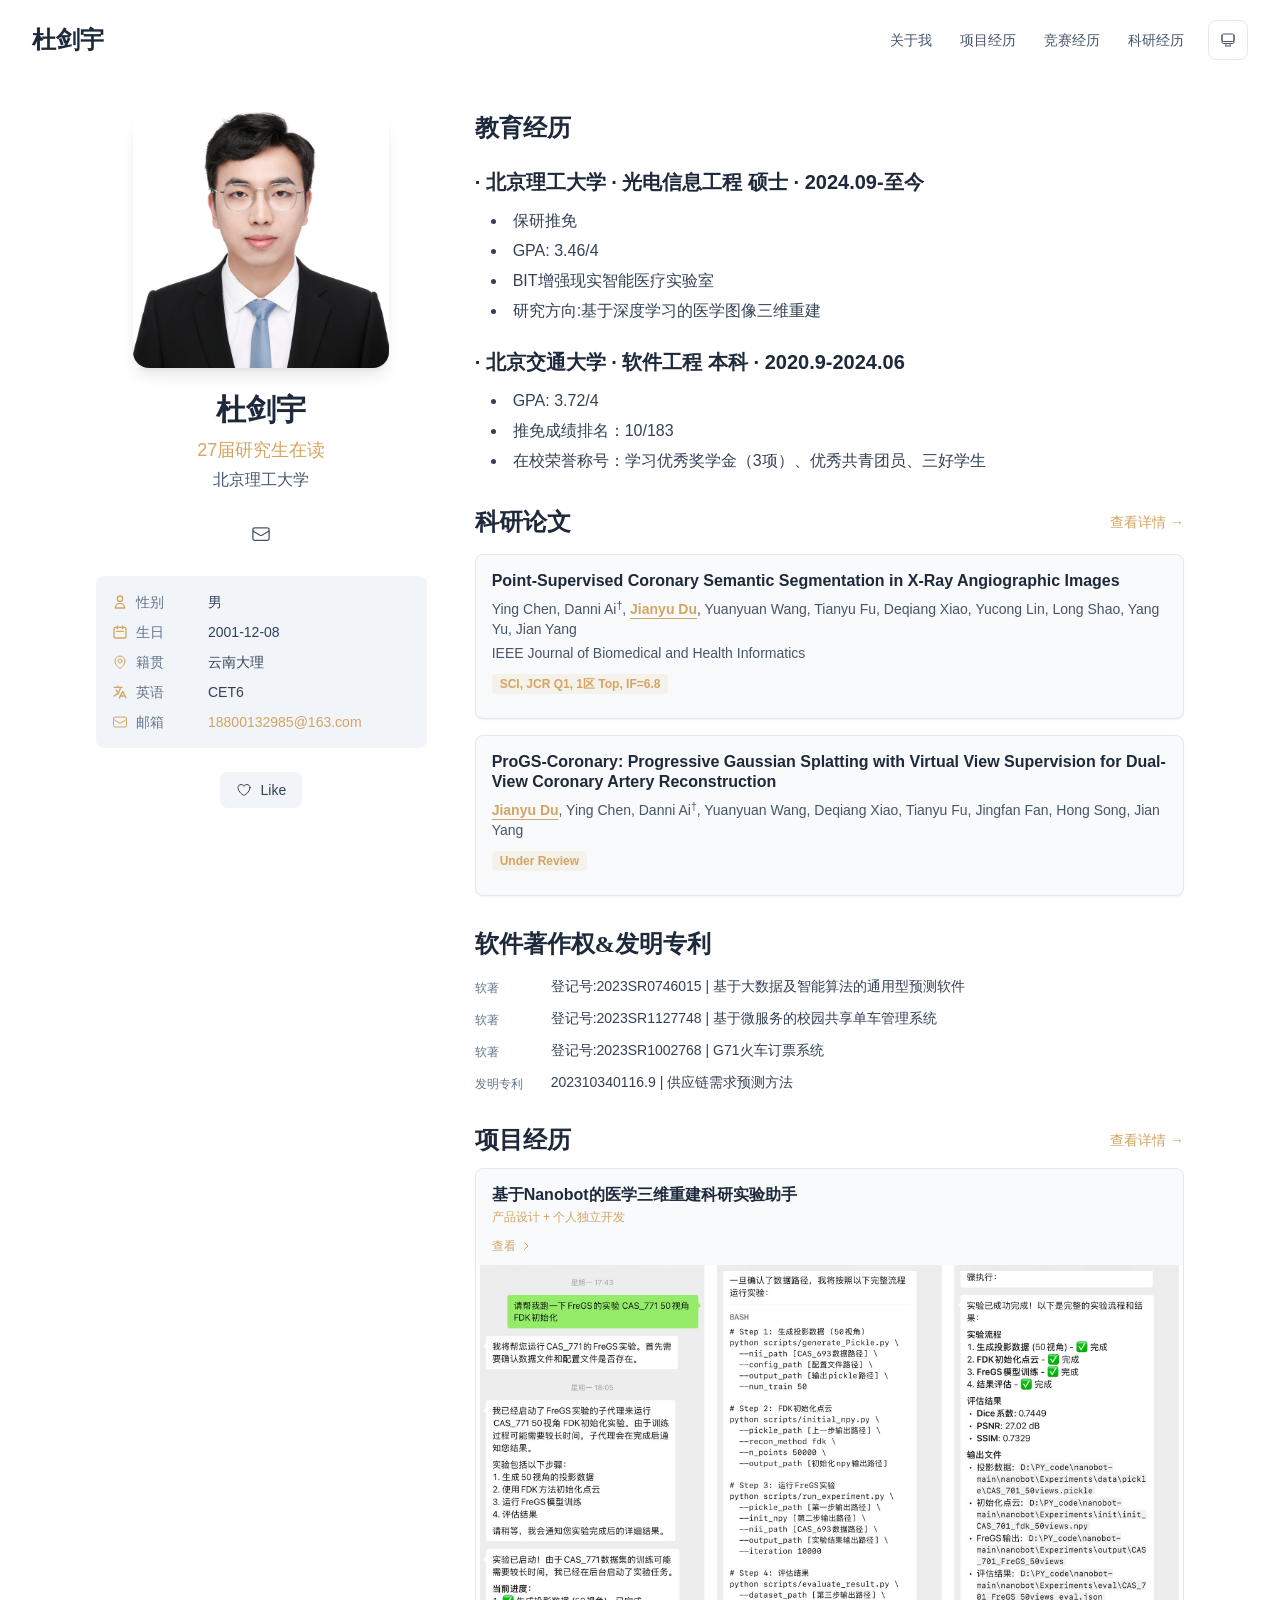
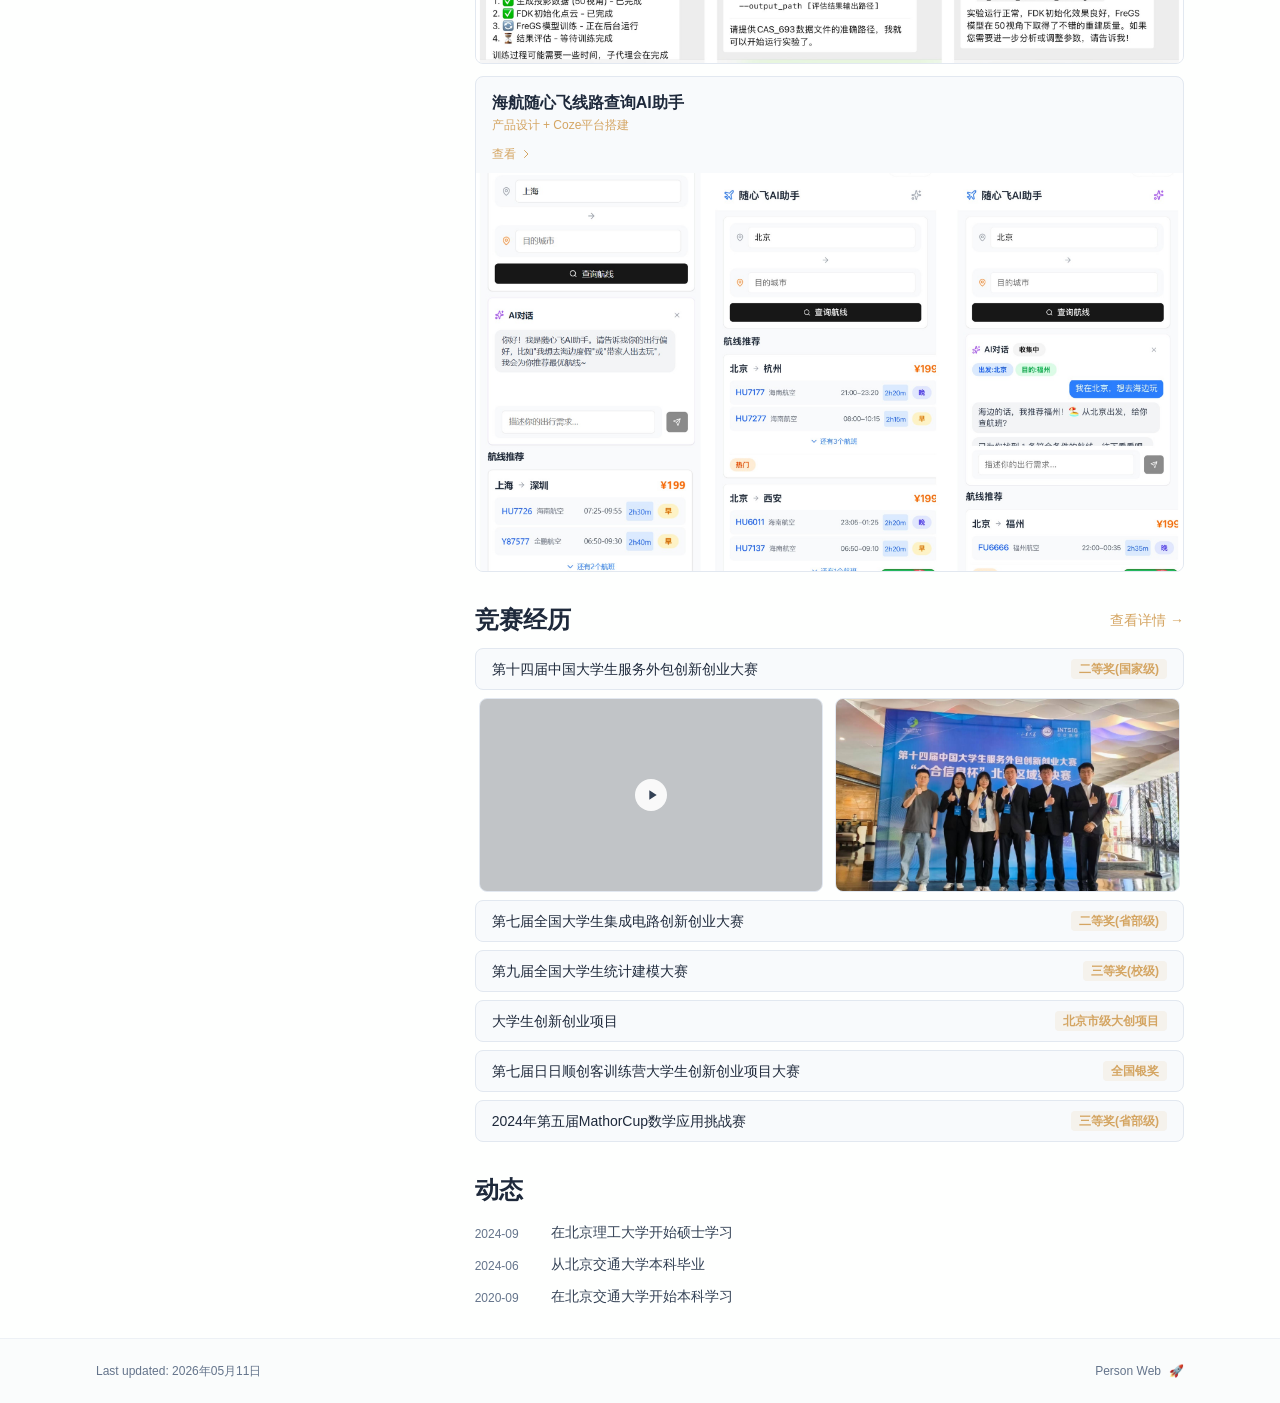
==== commit a630a2f7: "Add files via upload" ====
--- a/index.html
+++ b/index.html
@@ -1,4 +1,4 @@
-<!DOCTYPE html><html lang="en" class="scroll-smooth"><head><meta charSet="utf-8"/><meta name="viewport" content="width=device-width, initial-scale=1"/><link rel="preload" as="image" href="/_409_2.jpg"/><link rel="stylesheet" href="/_next/static/css/08e85ca4fdf243f9.css" data-precedence="next"/><link rel="preload" as="script" fetchPriority="low" href="/_next/static/chunks/webpack-af78f5c2c11af041.js"/><script src="/_next/static/chunks/4bd1b696-70b6d399998de86a.js" async=""></script><script src="/_next/static/chunks/684-5aaa8290a129f299.js" async=""></script><script src="/_next/static/chunks/main-app-0c5c47f20a03ae47.js" async=""></script><script src="/_next/static/chunks/461-a9a5d7b05a71d978.js" async=""></script><script src="/_next/static/chunks/874-6cc630662f3664af.js" async=""></script><script src="/_next/static/chunks/291-e39730cc9327e39b.js" async=""></script><script src="/_next/static/chunks/app/layout-8e03aea5f6ba4960.js" async=""></script><script src="/_next/static/chunks/135-a22e89a750b164b9.js" async=""></script><script src="/_next/static/chunks/748-2057530f3adc56b6.js" async=""></script><script src="/_next/static/chunks/app/page-7467c2dc40386ece.js" async=""></script><link rel="icon" href="/favicon.svg" type="image/svg+xml"/><link rel="dns-prefetch" href="https://jialeliu.com"/><link rel="preconnect" href="https://jialeliu.com" crossorigin=""/><link rel="preload" as="font" type="font/woff2" href="https://jialeliu.com/fonts/georgiab.woff2" crossorigin=""/><script>
+<!DOCTYPE html><html lang="en" class="scroll-smooth"><head><meta charSet="utf-8"/><meta name="viewport" content="width=device-width, initial-scale=1"/><link rel="preload" as="image" href="/_409_2.jpg"/><link rel="stylesheet" href="/_next/static/css/08e85ca4fdf243f9.css" data-precedence="next"/><link rel="preload" as="script" fetchPriority="low" href="/_next/static/chunks/webpack-af78f5c2c11af041.js"/><script src="/_next/static/chunks/4bd1b696-70b6d399998de86a.js" async=""></script><script src="/_next/static/chunks/684-5aaa8290a129f299.js" async=""></script><script src="/_next/static/chunks/main-app-0c5c47f20a03ae47.js" async=""></script><script src="/_next/static/chunks/461-a9a5d7b05a71d978.js" async=""></script><script src="/_next/static/chunks/874-6cc630662f3664af.js" async=""></script><script src="/_next/static/chunks/291-e39730cc9327e39b.js" async=""></script><script src="/_next/static/chunks/app/layout-8605735356e42f6b.js" async=""></script><script src="/_next/static/chunks/135-a22e89a750b164b9.js" async=""></script><script src="/_next/static/chunks/748-8a963d6b3c4e1ce2.js" async=""></script><script src="/_next/static/chunks/app/page-7467c2dc40386ece.js" async=""></script><link rel="icon" href="/pie.svg" type="image/svg+xml"/><link rel="dns-prefetch" href="https://jialeliu.com"/><link rel="preconnect" href="https://jialeliu.com" crossorigin=""/><link rel="preload" as="font" type="font/woff2" href="https://jialeliu.com/fonts/georgiab.woff2" crossorigin=""/><script>
               try {
                 const theme = localStorage.getItem('theme-storage');
                 const parsed = theme ? JSON.parse(theme) : null;
@@ -57,7 +57,7 @@
       root.lang = 'en';
       root.setAttribute('data-locale', 'en');
     }
-  </script><title>杜剑宇</title><meta name="description" content="个人主页"/><meta name="author" content="杜剑宇"/><meta name="keywords" content="杜剑宇,PhD,Research,北京理工大学"/><meta name="creator" content="杜剑宇"/><meta name="publisher" content="杜剑宇"/><meta property="og:title" content="杜剑宇"/><meta property="og:description" content="个人主页"/><meta property="og:site_name" content="杜剑宇&#x27;s Academic Website"/><meta property="og:locale" content="en_US"/><meta property="og:type" content="website"/><meta name="twitter:card" content="summary"/><meta name="twitter:title" content="杜剑宇"/><meta name="twitter:description" content="个人主页"/><link rel="icon" href="/favicon.svg"/><script>document.querySelectorAll('body link[rel="icon"], body link[rel="apple-touch-icon"]').forEach(el => document.head.appendChild(el))</script><script src="/_next/static/chunks/polyfills-42372ed130431b0a.js" noModule=""></script></head><body class="font-sans antialiased"><div style="visibility:hidden"><nav class="fixed top-0 left-0 right-0 z-50" data-headlessui-state=""><div class="transition-all duration-300 ease-out bg-transparent" style="transform:translateY(-100px)"><div class="max-w-7xl mx-auto px-4 sm:px-6 lg:px-8"><div class="flex justify-between items-center h-16 lg:h-20"><div class="flex-shrink-0" tabindex="0"><a class="text-xl lg:text-2xl font-serif font-semibold text-primary hover:text-accent transition-colors duration-200" href="/">杜剑宇</a></div><div class="hidden lg:block"><div class="ml-10 flex items-center space-x-3"><div class="relative flex items-baseline space-x-1"><a data-nav-href="/" class="relative px-3 py-2 text-sm font-medium rounded-lg transition-colors duration-150 text-primary" href="/">关于我</a><a data-nav-href="/teaching" class="relative px-3 py-2 text-sm font-medium rounded-lg transition-colors duration-150 text-neutral-600" href="/teaching/">项目经历</a><a data-nav-href="/awards" class="relative px-3 py-2 text-sm font-medium rounded-lg transition-colors duration-150 text-neutral-600" href="/awards/">竞赛经历</a><a data-nav-href="/publications" class="relative px-3 py-2 text-sm font-medium rounded-lg transition-colors duration-150 text-neutral-600" href="/publications/">科研经历</a></div><div class="flex items-center justify-center w-10 h-10 rounded-lg border border-neutral-200 dark:border-[rgba(148,163,184,0.24)] bg-background dark:bg-neutral-800"><div class="w-4 h-4 rounded-full bg-neutral-300 animate-pulse"></div></div></div></div><div class="lg:hidden flex items-center space-x-2"><div class="flex items-center justify-center w-10 h-10 rounded-lg border border-neutral-200 dark:border-[rgba(148,163,184,0.24)] bg-background dark:bg-neutral-800"><div class="w-4 h-4 rounded-full bg-neutral-300 animate-pulse"></div></div><button class="inline-flex items-center justify-center p-2 rounded-md text-neutral-600 hover:text-primary hover:bg-neutral-100 dark:hover:bg-neutral-800 focus:outline-none focus:ring-2 focus:ring-inset focus:ring-accent transition-colors duration-200" id="headlessui-disclosure-button-«R7pdb»" type="button" aria-expanded="false" data-headlessui-state=""><span class="sr-only">Open main menu</span><div><svg xmlns="http://www.w3.org/2000/svg" fill="none" viewBox="0 0 24 24" stroke-width="1.5" stroke="currentColor" aria-hidden="true" data-slot="icon" class="block h-6 w-6"><path stroke-linecap="round" stroke-linejoin="round" d="M3.75 6.75h16.5M3.75 12h16.5m-16.5 5.25h16.5"></path></svg></div></button></div></div></div></div></nav><main class="min-h-screen pt-16 lg:pt-20"><div class="max-w-6xl mx-auto px-4 sm:px-6 lg:px-8 py-8 bg-background min-h-screen"><div class="grid grid-cols-1 lg:grid-cols-3 gap-12"><div class="lg:col-span-1"><div class="sticky top-8" style="opacity:0;transform:translateY(20px)"><div class="w-64 h-64 mx-auto mb-6 rounded-2xl overflow-hidden shadow-lg hover:shadow-xl transition-all duration-200 hover:scale-105"><img alt="杜剑宇" width="256" height="256" decoding="async" data-nimg="1" class="w-full h-full object-cover object-[32%_center]" style="color:transparent" src="/_409_2.jpg"/></div><div class="text-center mb-6"><h1 class="text-3xl font-serif font-bold text-primary mb-2">杜剑宇</h1><p class="text-lg text-accent font-medium mb-1">27届研究生在读</p><p class="text-neutral-600 mb-2">北京理工大学</p></div><div class="flex flex-wrap justify-center gap-3 sm:gap-4 mb-6 relative px-2"><div class="relative"><button class="p-2 sm:p-2 transition-colors duration-200 text-neutral-600 dark:text-neutral-400 hover:text-accent" aria-label="Email"><svg xmlns="http://www.w3.org/2000/svg" fill="none" viewBox="0 0 24 24" stroke-width="1.5" stroke="currentColor" aria-hidden="true" data-slot="icon" class="h-5 w-5"><path stroke-linecap="round" stroke-linejoin="round" d="M21.75 6.75v10.5a2.25 2.25 0 0 1-2.25 2.25h-15a2.25 2.25 0 0 1-2.25-2.25V6.75m19.5 0A2.25 2.25 0 0 0 19.5 4.5h-15a2.25 2.25 0 0 0-2.25 2.25m19.5 0v.243a2.25 2.25 0 0 1-1.07 1.916l-7.5 4.615a2.25 2.25 0 0 1-2.36 0L3.32 8.91a2.25 2.25 0 0 1-1.07-1.916V6.75"></path></svg></button></div></div><div class="bg-neutral-100 dark:bg-neutral-800 rounded-lg p-4 mb-6 hover:shadow-lg transition-all duration-200 hover:scale-[1.02]"><div class="space-y-2.5 text-sm"><div class="flex items-center gap-2 text-neutral-700 dark:text-neutral-300"><svg class="w-4 h-4 text-accent shrink-0" fill="none" viewBox="0 0 24 24" stroke="currentColor" stroke-width="2"><path stroke-linecap="round" stroke-linejoin="round" d="M16 7a4 4 0 11-8 0 4 4 0 018 0zM12 14a7 7 0 00-7 7h14a7 7 0 00-7-7z"></path></svg><span class="text-neutral-500 dark:text-neutral-400 w-16 shrink-0">性别</span><span>男</span></div><div class="flex items-center gap-2 text-neutral-700 dark:text-neutral-300"><svg class="w-4 h-4 text-accent shrink-0" fill="none" viewBox="0 0 24 24" stroke="currentColor" stroke-width="2"><path stroke-linecap="round" stroke-linejoin="round" d="M8 7V3m8 4V3m-9 8h10M5 21h14a2 2 0 002-2V7a2 2 0 00-2-2H5a2 2 0 00-2 2v12a2 2 0 002 2z"></path></svg><span class="text-neutral-500 dark:text-neutral-400 w-16 shrink-0">生日</span><span>2001-12-08</span></div><div class="flex items-center gap-2 text-neutral-700 dark:text-neutral-300"><svg xmlns="http://www.w3.org/2000/svg" fill="none" viewBox="0 0 24 24" stroke-width="1.5" stroke="currentColor" aria-hidden="true" data-slot="icon" class="w-4 h-4 text-accent shrink-0"><path stroke-linecap="round" stroke-linejoin="round" d="M15 10.5a3 3 0 1 1-6 0 3 3 0 0 1 6 0Z"></path><path stroke-linecap="round" stroke-linejoin="round" d="M19.5 10.5c0 7.142-7.5 11.25-7.5 11.25S4.5 17.642 4.5 10.5a7.5 7.5 0 1 1 15 0Z"></path></svg><span class="text-neutral-500 dark:text-neutral-400 w-16 shrink-0">籍贯</span><span>云南大理</span></div><div class="flex items-center gap-2 text-neutral-700 dark:text-neutral-300"><svg class="w-4 h-4 text-accent shrink-0" fill="none" viewBox="0 0 24 24" stroke="currentColor" stroke-width="2"><path stroke-linecap="round" stroke-linejoin="round" d="M3 5h12M9 3v2m1.048 9.5A18.022 18.022 0 016.412 9m6.088 9h7M11 21l5-10 5 10M12.751 5C11.783 10.77 8.07 15.61 3 18.129"></path></svg><span class="text-neutral-500 dark:text-neutral-400 w-16 shrink-0">英语</span><span>CET6</span></div><div class="flex items-center gap-2 text-neutral-700 dark:text-neutral-300"><svg xmlns="http://www.w3.org/2000/svg" fill="none" viewBox="0 0 24 24" stroke-width="1.5" stroke="currentColor" aria-hidden="true" data-slot="icon" class="w-4 h-4 text-accent shrink-0"><path stroke-linecap="round" stroke-linejoin="round" d="M21.75 6.75v10.5a2.25 2.25 0 0 1-2.25 2.25h-15a2.25 2.25 0 0 1-2.25-2.25V6.75m19.5 0A2.25 2.25 0 0 0 19.5 4.5h-15a2.25 2.25 0 0 0-2.25 2.25m19.5 0v.243a2.25 2.25 0 0 1-1.07 1.916l-7.5 4.615a2.25 2.25 0 0 1-2.36 0L3.32 8.91a2.25 2.25 0 0 1-1.07-1.916V6.75"></path></svg><span class="text-neutral-500 dark:text-neutral-400 w-16 shrink-0">邮箱</span><a href="mailto:18800132985@163.com" class="text-accent hover:text-accent-dark transition-colors break-all">18800132985@163.com</a></div></div></div><div class="flex justify-center"><div class="relative"><button class="flex items-center space-x-2 px-4 py-2 rounded-lg font-medium text-sm transition-all duration-200 bg-neutral-100 dark:bg-neutral-800 text-neutral-700 dark:text-neutral-500 hover:bg-red-50 dark:hover:bg-red-900/20 hover:text-red-600 dark:hover:text-red-400 cursor-pointer" tabindex="0"><svg xmlns="http://www.w3.org/2000/svg" fill="none" viewBox="0 0 24 24" stroke-width="1.5" stroke="currentColor" aria-hidden="true" data-slot="icon" class="h-4 w-4"><path stroke-linecap="round" stroke-linejoin="round" d="M21 8.25c0-2.485-2.099-4.5-4.688-4.5-1.935 0-3.597 1.126-4.312 2.733-.715-1.607-2.377-2.733-4.313-2.733C5.1 3.75 3 5.765 3 8.25c0 7.22 9 12 9 12s9-4.78 9-12Z"></path></svg><span>Like</span></button></div></div></div></div><div class="lg:col-span-2 space-y-8"><section id="about" class="scroll-mt-24 space-y-8"><section style="opacity:0;transform:translateY(20px)"><h2 class="text-2xl font-serif font-bold text-primary mb-4">教育经历</h2><div class="text-neutral-700 dark:text-neutral-600 leading-relaxed"><h3 class="text-xl font-semibold text-primary mt-6 mb-3">· 北京理工大学 · 光电信息工程 硕士 · 2024.09-至今</h3>
+  </script><title>杜剑宇</title><meta name="description" content="个人主页"/><meta name="author" content="杜剑宇"/><meta name="keywords" content="杜剑宇,PhD,Research,北京理工大学"/><meta name="creator" content="杜剑宇"/><meta name="publisher" content="杜剑宇"/><meta property="og:title" content="杜剑宇"/><meta property="og:description" content="个人主页"/><meta property="og:site_name" content="杜剑宇&#x27;s Academic Website"/><meta property="og:locale" content="en_US"/><meta property="og:type" content="website"/><meta name="twitter:card" content="summary"/><meta name="twitter:title" content="杜剑宇"/><meta name="twitter:description" content="个人主页"/><link rel="icon" href="/pie.svg"/><script>document.querySelectorAll('body link[rel="icon"], body link[rel="apple-touch-icon"]').forEach(el => document.head.appendChild(el))</script><script src="/_next/static/chunks/polyfills-42372ed130431b0a.js" noModule=""></script></head><body class="font-sans antialiased"><div style="visibility:hidden"><nav class="fixed top-0 left-0 right-0 z-50" data-headlessui-state=""><div class="transition-all duration-300 ease-out bg-transparent" style="transform:translateY(-100px)"><div class="max-w-7xl mx-auto px-4 sm:px-6 lg:px-8"><div class="flex justify-between items-center h-16 lg:h-20"><div class="flex-shrink-0" tabindex="0"><a class="text-xl lg:text-2xl font-serif font-semibold text-primary hover:text-accent transition-colors duration-200" href="/">杜剑宇</a></div><div class="hidden lg:block"><div class="ml-10 flex items-center space-x-3"><div class="relative flex items-baseline space-x-1"><a data-nav-href="/" class="relative px-3 py-2 text-sm font-medium rounded-lg transition-colors duration-150 text-primary" href="/">关于我</a><a data-nav-href="/teaching" class="relative px-3 py-2 text-sm font-medium rounded-lg transition-colors duration-150 text-neutral-600" href="/teaching/">项目经历</a><a data-nav-href="/awards" class="relative px-3 py-2 text-sm font-medium rounded-lg transition-colors duration-150 text-neutral-600" href="/awards/">竞赛经历</a><a data-nav-href="/publications" class="relative px-3 py-2 text-sm font-medium rounded-lg transition-colors duration-150 text-neutral-600" href="/publications/">科研经历</a></div><div class="flex items-center justify-center w-10 h-10 rounded-lg border border-neutral-200 dark:border-[rgba(148,163,184,0.24)] bg-background dark:bg-neutral-800"><div class="w-4 h-4 rounded-full bg-neutral-300 animate-pulse"></div></div></div></div><div class="lg:hidden flex items-center space-x-2"><div class="flex items-center justify-center w-10 h-10 rounded-lg border border-neutral-200 dark:border-[rgba(148,163,184,0.24)] bg-background dark:bg-neutral-800"><div class="w-4 h-4 rounded-full bg-neutral-300 animate-pulse"></div></div><button class="inline-flex items-center justify-center p-2 rounded-md text-neutral-600 hover:text-primary hover:bg-neutral-100 dark:hover:bg-neutral-800 focus:outline-none focus:ring-2 focus:ring-inset focus:ring-accent transition-colors duration-200" id="headlessui-disclosure-button-«R7pdb»" type="button" aria-expanded="false" data-headlessui-state=""><span class="sr-only">Open main menu</span><div><svg xmlns="http://www.w3.org/2000/svg" fill="none" viewBox="0 0 24 24" stroke-width="1.5" stroke="currentColor" aria-hidden="true" data-slot="icon" class="block h-6 w-6"><path stroke-linecap="round" stroke-linejoin="round" d="M3.75 6.75h16.5M3.75 12h16.5m-16.5 5.25h16.5"></path></svg></div></button></div></div></div></div></nav><main class="min-h-screen pt-16 lg:pt-20"><div class="max-w-6xl mx-auto px-4 sm:px-6 lg:px-8 py-8 bg-background min-h-screen"><div class="grid grid-cols-1 lg:grid-cols-3 gap-12"><div class="lg:col-span-1"><div class="sticky top-8" style="opacity:0;transform:translateY(20px)"><div class="w-64 h-64 mx-auto mb-6 rounded-2xl overflow-hidden shadow-lg hover:shadow-xl transition-all duration-200 hover:scale-105"><img alt="杜剑宇" width="256" height="256" decoding="async" data-nimg="1" class="w-full h-full object-cover object-[32%_center]" style="color:transparent" src="/_409_2.jpg"/></div><div class="text-center mb-6"><h1 class="text-3xl font-serif font-bold text-primary mb-2">杜剑宇</h1><p class="text-lg text-accent font-medium mb-1">27届研究生在读</p><p class="text-neutral-600 mb-2">北京理工大学</p></div><div class="flex flex-wrap justify-center gap-3 sm:gap-4 mb-6 relative px-2"><div class="relative"><button class="p-2 sm:p-2 transition-colors duration-200 text-neutral-600 dark:text-neutral-400 hover:text-accent" aria-label="Email"><svg xmlns="http://www.w3.org/2000/svg" fill="none" viewBox="0 0 24 24" stroke-width="1.5" stroke="currentColor" aria-hidden="true" data-slot="icon" class="h-5 w-5"><path stroke-linecap="round" stroke-linejoin="round" d="M21.75 6.75v10.5a2.25 2.25 0 0 1-2.25 2.25h-15a2.25 2.25 0 0 1-2.25-2.25V6.75m19.5 0A2.25 2.25 0 0 0 19.5 4.5h-15a2.25 2.25 0 0 0-2.25 2.25m19.5 0v.243a2.25 2.25 0 0 1-1.07 1.916l-7.5 4.615a2.25 2.25 0 0 1-2.36 0L3.32 8.91a2.25 2.25 0 0 1-1.07-1.916V6.75"></path></svg></button></div></div><div class="bg-neutral-100 dark:bg-neutral-800 rounded-lg p-4 mb-6 hover:shadow-lg transition-all duration-200 hover:scale-[1.02]"><div class="space-y-2.5 text-sm"><div class="flex items-center gap-2 text-neutral-700 dark:text-neutral-300"><svg class="w-4 h-4 text-accent shrink-0" fill="none" viewBox="0 0 24 24" stroke="currentColor" stroke-width="2"><path stroke-linecap="round" stroke-linejoin="round" d="M16 7a4 4 0 11-8 0 4 4 0 018 0zM12 14a7 7 0 00-7 7h14a7 7 0 00-7-7z"></path></svg><span class="text-neutral-500 dark:text-neutral-400 w-16 shrink-0">性别</span><span>男</span></div><div class="flex items-center gap-2 text-neutral-700 dark:text-neutral-300"><svg class="w-4 h-4 text-accent shrink-0" fill="none" viewBox="0 0 24 24" stroke="currentColor" stroke-width="2"><path stroke-linecap="round" stroke-linejoin="round" d="M8 7V3m8 4V3m-9 8h10M5 21h14a2 2 0 002-2V7a2 2 0 00-2-2H5a2 2 0 00-2 2v12a2 2 0 002 2z"></path></svg><span class="text-neutral-500 dark:text-neutral-400 w-16 shrink-0">生日</span><span>2001-12-08</span></div><div class="flex items-center gap-2 text-neutral-700 dark:text-neutral-300"><svg xmlns="http://www.w3.org/2000/svg" fill="none" viewBox="0 0 24 24" stroke-width="1.5" stroke="currentColor" aria-hidden="true" data-slot="icon" class="w-4 h-4 text-accent shrink-0"><path stroke-linecap="round" stroke-linejoin="round" d="M15 10.5a3 3 0 1 1-6 0 3 3 0 0 1 6 0Z"></path><path stroke-linecap="round" stroke-linejoin="round" d="M19.5 10.5c0 7.142-7.5 11.25-7.5 11.25S4.5 17.642 4.5 10.5a7.5 7.5 0 1 1 15 0Z"></path></svg><span class="text-neutral-500 dark:text-neutral-400 w-16 shrink-0">籍贯</span><span>云南大理</span></div><div class="flex items-center gap-2 text-neutral-700 dark:text-neutral-300"><svg class="w-4 h-4 text-accent shrink-0" fill="none" viewBox="0 0 24 24" stroke="currentColor" stroke-width="2"><path stroke-linecap="round" stroke-linejoin="round" d="M3 5h12M9 3v2m1.048 9.5A18.022 18.022 0 016.412 9m6.088 9h7M11 21l5-10 5 10M12.751 5C11.783 10.77 8.07 15.61 3 18.129"></path></svg><span class="text-neutral-500 dark:text-neutral-400 w-16 shrink-0">英语</span><span>CET6</span></div><div class="flex items-center gap-2 text-neutral-700 dark:text-neutral-300"><svg xmlns="http://www.w3.org/2000/svg" fill="none" viewBox="0 0 24 24" stroke-width="1.5" stroke="currentColor" aria-hidden="true" data-slot="icon" class="w-4 h-4 text-accent shrink-0"><path stroke-linecap="round" stroke-linejoin="round" d="M21.75 6.75v10.5a2.25 2.25 0 0 1-2.25 2.25h-15a2.25 2.25 0 0 1-2.25-2.25V6.75m19.5 0A2.25 2.25 0 0 0 19.5 4.5h-15a2.25 2.25 0 0 0-2.25 2.25m19.5 0v.243a2.25 2.25 0 0 1-1.07 1.916l-7.5 4.615a2.25 2.25 0 0 1-2.36 0L3.32 8.91a2.25 2.25 0 0 1-1.07-1.916V6.75"></path></svg><span class="text-neutral-500 dark:text-neutral-400 w-16 shrink-0">邮箱</span><a href="mailto:18800132985@163.com" class="text-accent hover:text-accent-dark transition-colors break-all">18800132985@163.com</a></div></div></div><div class="flex justify-center"><div class="relative"><button class="flex items-center space-x-2 px-4 py-2 rounded-lg font-medium text-sm transition-all duration-200 bg-neutral-100 dark:bg-neutral-800 text-neutral-700 dark:text-neutral-500 hover:bg-red-50 dark:hover:bg-red-900/20 hover:text-red-600 dark:hover:text-red-400 cursor-pointer" tabindex="0"><svg xmlns="http://www.w3.org/2000/svg" fill="none" viewBox="0 0 24 24" stroke-width="1.5" stroke="currentColor" aria-hidden="true" data-slot="icon" class="h-4 w-4"><path stroke-linecap="round" stroke-linejoin="round" d="M21 8.25c0-2.485-2.099-4.5-4.688-4.5-1.935 0-3.597 1.126-4.312 2.733-.715-1.607-2.377-2.733-4.313-2.733C5.1 3.75 3 5.765 3 8.25c0 7.22 9 12 9 12s9-4.78 9-12Z"></path></svg><span>Like</span></button></div></div></div></div><div class="lg:col-span-2 space-y-8"><section id="about" class="scroll-mt-24 space-y-8"><section style="opacity:0;transform:translateY(20px)"><h2 class="text-2xl font-serif font-bold text-primary mb-4">教育经历</h2><div class="text-neutral-700 dark:text-neutral-600 leading-relaxed"><h3 class="text-xl font-semibold text-primary mt-6 mb-3">· 北京理工大学 · 光电信息工程 硕士 · 2024.09-至今</h3>
 <ul class="list-disc list-inside mb-4 space-y-1 ml-4">
 <li class="mb-1">保研推免</li>
 <li class="mb-1">GPA: 3.46/4</li>
@@ -70,4 +70,4 @@
 <li class="mb-1">推免成绩排名：10/183</li>
 <li class="mb-1">在校荣誉称号：学习优秀奖学金（3项）、优秀共青团员、三好学生</li>
 </ul>
-<h3 class="text-xl font-semibold text-primary mt-6 mb-3"></h3></div></section><section style="opacity:0;transform:translateY(20px)"><div class="flex items-center justify-between mb-4"><h2 class="text-2xl font-serif font-bold text-primary">科研论文</h2><a class="text-accent hover:text-accent-dark text-sm font-medium transition-all duration-200 rounded hover:bg-accent/10 hover:shadow-sm" href="/publications/">查看详情<!-- --> →</a></div><div class="space-y-4"><div class="bg-neutral-50 dark:bg-neutral-800 p-4 rounded-lg shadow-sm border border-neutral-200 dark:border-[rgba(148,163,184,0.24)] hover:shadow-lg transition-all duration-200 hover:scale-[1.02]" style="opacity:0;transform:translateY(20px)"><h3 class="font-semibold text-primary mb-2 leading-tight">Point-Supervised Coronary Semantic Segmentation in X-Ray Angiographic Images</h3><p class="text-sm text-neutral-600 dark:text-neutral-500 mb-1"><span><span class=" ">Ying Chen</span>, </span><span><span class=" ">Danni Ai</span><sup class="ml-0 text-neutral-600 dark:text-neutral-500">†</sup>, </span><span><span class="font-semibold text-accent underline underline-offset-4 decoration-accent">Jianyu Du</span>, </span><span><span class=" ">Yuanyuan Wang</span>, </span><span><span class=" ">Tianyu Fu</span>, </span><span><span class=" ">Deqiang Xiao</span>, </span><span><span class=" ">Yucong Lin</span>, </span><span><span class=" ">Long Shao</span>, </span><span><span class=" ">Yang Yu</span>, </span><span><span class=" ">Jian Yang</span></span></p><p class="text-sm text-neutral-600 dark:text-neutral-500 mb-2">IEEE Journal of Biomedical and Health Informatics</p><p class="text-xs font-semibold text-accent mb-2 bg-accent/10 inline-block px-2 py-0.5 rounded">SCI, JCR Q1, 1区 Top, IF=6.8</p></div><div class="bg-neutral-50 dark:bg-neutral-800 p-4 rounded-lg shadow-sm border border-neutral-200 dark:border-[rgba(148,163,184,0.24)] hover:shadow-lg transition-all duration-200 hover:scale-[1.02]" style="opacity:0;transform:translateY(20px)"><h3 class="font-semibold text-primary mb-2 leading-tight">ProGS-Coronary: Progressive Gaussian Splatting with Virtual View Supervision for Dual-View Coronary Artery Reconstruction</h3><p class="text-sm text-neutral-600 dark:text-neutral-500 mb-1"><span><span class="font-semibold text-accent underline underline-offset-4 decoration-accent">Jianyu Du</span>, </span><span><span class=" ">Ying Chen</span>, </span><span><span class=" ">Danni Ai</span><sup class="ml-0 text-neutral-600 dark:text-neutral-500">†</sup>, </span><span><span class=" ">Yuanyuan Wang</span>, </span><span><span class=" ">Deqiang Xiao</span>, </span><span><span class=" ">Tianyu Fu</span>, </span><span><span class=" ">Jingfan Fan</span>, </span><span><span class=" ">Hong Song</span>, </span><span><span class=" ">Jian Yang</span></span></p><p class="text-sm text-neutral-600 dark:text-neutral-500 mb-2"></p><p class="text-xs font-semibold text-accent mb-2 bg-accent/10 inline-block px-2 py-0.5 rounded">Under Review</p></div></div></section><section style="opacity:0;transform:translateY(20px)"><h2 class="text-2xl font-serif font-bold text-primary mb-4">软件著作权&amp;发明专利</h2><div class="space-y-3"><div class="flex items-start space-x-3"><span class="text-xs text-neutral-500 mt-1 w-16 flex-shrink-0">软著</span><p class="text-sm text-neutral-700">登记号:2023SR0746015  |  基于大数据及智能算法的通用型预测软件</p></div><div class="flex items-start space-x-3"><span class="text-xs text-neutral-500 mt-1 w-16 flex-shrink-0">软著</span><p class="text-sm text-neutral-700">登记号:2023SR1127748  |  基于微服务的校园共享单车管理系统</p></div><div class="flex items-start space-x-3"><span class="text-xs text-neutral-500 mt-1 w-16 flex-shrink-0">软著</span><p class="text-sm text-neutral-700">登记号:2023SR1002768  |  G71火车订票系统</p></div><div class="flex items-start space-x-3"><span class="text-xs text-neutral-500 mt-1 w-16 flex-shrink-0">发明专利</span><p class="text-sm text-neutral-700">202310340116.9  |  供应链需求预测方法</p></div></div></section><section style="opacity:0;transform:translateY(20px)"><div class="flex items-center justify-between mb-3"><h2 class="text-2xl font-serif font-bold text-primary">项目经历</h2><a class="text-accent hover:text-accent-dark text-sm font-medium transition-all duration-200 rounded hover:bg-accent/10 hover:shadow-sm" href="/teaching/">查看详情 →</a></div><div class="space-y-3"><div class="bg-neutral-50 dark:bg-neutral-800 rounded-lg border border-neutral-200 dark:border-[rgba(148,163,184,0.24)] hover:shadow-sm transition-all duration-200 overflow-hidden" style="opacity:0;transform:translateY(10px)"><div class="p-4 pb-2"><h3 class="text-base font-semibold text-primary leading-tight mb-1">基于Nanobot的医学三维重建科研实验助手</h3><p class="text-xs text-accent font-medium mb-2">产品设计 + 个人独立开发</p><a class="inline-flex items-center gap-1 text-xs text-accent hover:text-accent-dark font-medium transition-colors" href="/teaching/#Nano_AI">查看<svg class="w-3 h-3" fill="none" viewBox="0 0 24 24" stroke="currentColor" stroke-width="2"><path stroke-linecap="round" stroke-linejoin="round" d="M9 5l7 7-7 7"></path></svg></a></div><div class="relative w-full aspect-video bg-neutral-100 dark:bg-neutral-700"><img alt="基于Nanobot的医学三维重建科研实验助手" loading="lazy" decoding="async" data-nimg="fill" class="object-cover" style="position:absolute;height:100%;width:100%;left:0;top:0;right:0;bottom:0;color:transparent" src="/project/Nano_AI/Nano_AI_01.jpg"/></div></div><div class="bg-neutral-50 dark:bg-neutral-800 rounded-lg border border-neutral-200 dark:border-[rgba(148,163,184,0.24)] hover:shadow-sm transition-all duration-200 overflow-hidden" style="opacity:0;transform:translateY(10px)"><div class="p-4 pb-2"><h3 class="text-base font-semibold text-primary leading-tight mb-1">海航随心飞线路查询AI助手</h3><p class="text-xs text-accent font-medium mb-2">产品设计 + Coze平台搭建</p><a class="inline-flex items-center gap-1 text-xs text-accent hover:text-accent-dark font-medium transition-colors" href="/teaching/#HNA_AI">查看<svg class="w-3 h-3" fill="none" viewBox="0 0 24 24" stroke="currentColor" stroke-width="2"><path stroke-linecap="round" stroke-linejoin="round" d="M9 5l7 7-7 7"></path></svg></a></div><div class="relative w-full aspect-video bg-neutral-100 dark:bg-neutral-700"><img alt="海航随心飞线路查询AI助手" loading="lazy" decoding="async" data-nimg="fill" class="object-cover" style="position:absolute;height:100%;width:100%;left:0;top:0;right:0;bottom:0;color:transparent" src="/project/HNA_AI/HNA_AI_01.jpg"/></div></div></div></section><section style="opacity:0;transform:translateY(20px)"><div class="flex items-center justify-between mb-3"><h2 class="text-2xl font-serif font-bold text-primary">竞赛经历</h2><a class="text-accent hover:text-accent-dark text-sm font-medium transition-all duration-200 rounded hover:bg-accent/10 hover:shadow-sm" href="/awards/">查看详情 →</a></div><div class="space-y-2"><div style="opacity:0;transform:translateY(10px)"><div class="flex items-center justify-between bg-neutral-50 dark:bg-neutral-800 px-4 py-2.5 rounded-lg border border-neutral-200 dark:border-[rgba(148,163,184,0.24)] hover:shadow-sm transition-all duration-200"><div class="flex items-center gap-3 min-w-0"><span class="text-sm font-medium text-primary truncate">第十四届中国大学生服务外包创新创业大赛</span></div><span class="text-xs font-semibold text-accent whitespace-nowrap ml-3 shrink-0 bg-accent/10 px-2 py-0.5 rounded">二等奖(国家级)</span></div><div class="flex gap-3 mt-2 px-1"><div class="relative w-1/2 aspect-video rounded-lg overflow-hidden bg-neutral-100 dark:bg-neutral-800 cursor-pointer border border-neutral-200 dark:border-neutral-700 hover:shadow-md transition-shadow"><video src="/FWWB/video.mp4" class="w-full h-full object-cover" muted="" preload="metadata"></video><div class="absolute inset-0 flex items-center justify-center bg-black/20 hover:bg-black/30 transition-colors"><div class="w-8 h-8 rounded-full bg-white/90 flex items-center justify-center"><svg class="w-4 h-4 text-neutral-700 ml-0.5" fill="currentColor" viewBox="0 0 24 24"><path d="M8 5v14l11-7z"></path></svg></div></div></div><div class="relative w-1/2 aspect-video rounded-lg overflow-hidden bg-neutral-100 dark:bg-neutral-800 cursor-pointer border border-neutral-200 dark:border-neutral-700 hover:shadow-md transition-shadow"><img alt="团队合照" loading="lazy" decoding="async" data-nimg="fill" class="object-cover" style="position:absolute;height:100%;width:100%;left:0;top:0;right:0;bottom:0;color:transparent" src="/FWWB/team.jpg"/></div></div></div><div style="opacity:0;transform:translateY(10px)"><div class="flex items-center justify-between bg-neutral-50 dark:bg-neutral-800 px-4 py-2.5 rounded-lg border border-neutral-200 dark:border-[rgba(148,163,184,0.24)] hover:shadow-sm transition-all duration-200"><div class="flex items-center gap-3 min-w-0"><span class="text-sm font-medium text-primary truncate">第七届全国大学生集成电路创新创业大赛</span></div><span class="text-xs font-semibold text-accent whitespace-nowrap ml-3 shrink-0 bg-accent/10 px-2 py-0.5 rounded">二等奖(省部级)</span></div></div><div style="opacity:0;transform:translateY(10px)"><div class="flex items-center justify-between bg-neutral-50 dark:bg-neutral-800 px-4 py-2.5 rounded-lg border border-neutral-200 dark:border-[rgba(148,163,184,0.24)] hover:shadow-sm transition-all duration-200"><div class="flex items-center gap-3 min-w-0"><span class="text-sm font-medium text-primary truncate">第九届全国大学生统计建模大赛</span></div><span class="text-xs font-semibold text-accent whitespace-nowrap ml-3 shrink-0 bg-accent/10 px-2 py-0.5 rounded">三等奖(校级)</span></div></div><div style="opacity:0;transform:translateY(10px)"><div class="flex items-center justify-between bg-neutral-50 dark:bg-neutral-800 px-4 py-2.5 rounded-lg border border-neutral-200 dark:border-[rgba(148,163,184,0.24)] hover:shadow-sm transition-all duration-200"><div class="flex items-center gap-3 min-w-0"><span class="text-sm font-medium text-primary truncate">大学生创新创业项目</span></div><span class="text-xs font-semibold text-accent whitespace-nowrap ml-3 shrink-0 bg-accent/10 px-2 py-0.5 rounded">北京市级大创项目</span></div></div><div style="opacity:0;transform:translateY(10px)"><div class="flex items-center justify-between bg-neutral-50 dark:bg-neutral-800 px-4 py-2.5 rounded-lg border border-neutral-200 dark:border-[rgba(148,163,184,0.24)] hover:shadow-sm transition-all duration-200"><div class="flex items-center gap-3 min-w-0"><span class="text-sm font-medium text-primary truncate">第七届日日顺创客训练营大学生创新创业项目大赛</span></div><span class="text-xs font-semibold text-accent whitespace-nowrap ml-3 shrink-0 bg-accent/10 px-2 py-0.5 rounded">全国银奖</span></div></div><div style="opacity:0;transform:translateY(10px)"><div class="flex items-center justify-between bg-neutral-50 dark:bg-neutral-800 px-4 py-2.5 rounded-lg border border-neutral-200 dark:border-[rgba(148,163,184,0.24)] hover:shadow-sm transition-all duration-200"><div class="flex items-center gap-3 min-w-0"><span class="text-sm font-medium text-primary truncate">2024年第五届MathorCup数学应用挑战赛</span></div><span class="text-xs font-semibold text-accent whitespace-nowrap ml-3 shrink-0 bg-accent/10 px-2 py-0.5 rounded">三等奖(省部级)</span></div></div></div></section><section style="opacity:0;transform:translateY(20px)"><h2 class="text-2xl font-serif font-bold text-primary mb-4">动态</h2><div class="space-y-3"><div class="flex items-start space-x-3"><span class="text-xs text-neutral-500 mt-1 w-16 flex-shrink-0">2025-11</span><p class="text-sm text-neutral-700">我们的工作被顶级期刊接收了 🎉</p></div><div class="flex items-start space-x-3"><span class="text-xs text-neutral-500 mt-1 w-16 flex-shrink-0">2025-09</span><p class="text-sm text-neutral-700">在某某大学开始博士学习</p></div></div></section></section></div></div></div><!--$--><!--/$--><!--$--><!--/$--></main><footer class="border-t border-neutral-200/50 bg-neutral-50/50 dark:bg-neutral-900/50 dark:border-neutral-700/50"><div class="max-w-6xl mx-auto px-4 sm:px-6 lg:px-8 py-6"><div class="flex flex-col sm:flex-row justify-between items-center gap-2"><p class="text-xs text-neutral-500">Last updated<!-- -->: <!-- -->2026年05月07日</p><p class="text-xs text-neutral-500 flex items-center"><a href="https://github.com/xyjoey/PRISM" target="_blank" rel="noopener noreferrer">Built with PRISM</a><span class="ml-2">🚀</span></p></div></div></footer></div><script src="/_next/static/chunks/webpack-af78f5c2c11af041.js" async=""></script><script>(self.__next_f=self.__next_f||[]).push([0])</script><script>self.__next_f.push([1,"1:\"$Sreact.fragment\"\n3:I[3719,[\"461\",\"static/chunks/461-a9a5d7b05a71d978.js\",\"874\",\"static/chunks/874-6cc630662f3664af.js\",\"291\",\"static/chunks/291-e39730cc9327e39b.js\",\"177\",\"static/chunks/app/layout-8e03aea5f6ba4960.js\"],\"ThemeProvider\"]\n4:I[310,[\"461\",\"static/chunks/461-a9a5d7b05a71d978.js\",\"874\",\"static/chunks/874-6cc630662f3664af.js\",\"291\",\"static/chunks/291-e39730cc9327e39b.js\",\"177\",\"static/chunks/app/layout-8e03aea5f6ba4960.js\"],\"LocaleProvider\"]\n5:I[4574,[\"461\",\"static/chunks/461-a9a5d7b05a71d978.js\",\"874\",\"static/chunks/874-6cc630662f3664af.js\",\"291\",\"static/chunks/291-e39730cc9327e39b.js\",\"177\",\"static/chunks/app/layout-8e03aea5f6ba4960.js\"],\"default\"]\n6:I[7555,[],\"\"]\n7:I[1295,[],\"\"]\n8:I[2548,[\"461\",\"static/chunks/461-a9a5d7b05a71d978.js\",\"874\",\"static/chunks/874-6cc630662f3664af.js\",\"291\",\"static/chunks/291-e39730cc9327e39b.js\",\"177\",\"static/chunks/app/layout-8e03aea5f6ba4960.js\"],\"default\"]\n9:I[7017,[\"461\",\"static/chunks/461-a9a5d7b05a71d978.js\",\"135\",\"static/chunks/135-a22e89a750b164b9.js\",\"874\",\"static/chunks/874-6cc630662f3664af.js\",\"748\",\"static/chunks/748-2057530f3adc56b6.js\",\"974\",\"static/chunks/app/page-7467c2dc40386ece.js\"],\"default\"]\ne:I[9665,[],\"MetadataBoundary\"]\n10:I[9665,[],\"OutletBoundary\"]\n13:I[4911,[],\"AsyncMetadataOutlet\"]\n15:I[9665,[],\"ViewportBoundary\"]\n17:I[6614,[],\"\"]\n:HL[\"/_next/static/css/08e85ca4fdf243f9.css\",\"style\"]\n2:T579,\n    try {\n      const cfg = {\"enabled\":false,\"locales\":[\"en\"],\"defaultLocale\":\"en\",\"mode\":\"auto\",\"fixedLocale\":\"en\",\"persist\":true,\"switcher\":true,\"labels\":{\"en\":\"en\"}};\n      const storageKey = 'locale-storage';\n      const normalize = (value) =\u003e typeof value === 'string' ? value.trim().replace('_', '-').toLowerCase() : '';\n      const matchLocale = (candidate) =\u003e {\n        const normalized = normalize(candidate);\n        if (!normalized) return null;\n        if (cfg.locales.includes(normalized)) return normalized;\n        const language = normalized.split('-')[0];\n        if (cfg.locales.includes(language)) return language;\n        return null;\n      };"])</script><script>self.__next_f.push([1,"\n\n      let resolved = null;\n\n      if (cfg.persist) {\n        resolved = matchLocale(localStorage.getItem(storageKey));\n      }\n\n      if (!resolved) {\n        if (cfg.mode === 'fixed') {\n          resolved = cfg.fixedLocale;\n        } else {\n          resolved = matchLocale(navigator.language);\n        }\n      }\n\n      if (!resolved) {\n        resolved = cfg.defaultLocale;\n      }\n\n      const root = document.documentElement;\n      root.lang = resolved;\n      root.setAttribute('data-locale', resolved);\n\n      if (cfg.persist) {\n        localStorage.setItem(storageKey, resolved);\n      }\n    } catch (e) {\n      const root = document.documentElement;\n      root.lang = 'en';\n      root.setAttribute('data-locale', 'en');\n    }\n  a:T616,Coronary semantic segmentation in X-ray angiography is essential for computer-aided diagnosis and treatment planning of coronary artery disease (CAD). Despite its importance, this task remains highly challenging due to the complex and interconnected vascular topology, as well as the similar visual characteristics among different branches, making dense pixel-level manual annotation difficult and labor-intensive. To alleviate this burden, we propose a point-supervised coronary semantic segmentation framework that significantly reduces annotation effort without compromising segmentation accuracy. The primary challenge of point label based supervision lies in the model's tendency to overfit sparse point labels, leading to limited generalization to pixel-level predictions. To enrich the supervision signals and stabilize the training process with the sparse point labels, we propose an adaptive foreground mask generation module and a region regularization strategy to ensure accurate semantic guidance while maximizing meaningful coverage of the vascular structures. To enhance coronary topology perception and branch differentiation, we propose a multi-task learning framework that jointly performs keypoint detection and coronary semantic segmentation through a shared feature extraction encoder"])</script><script>self.__next_f.push([1," and two task-specific decoders. The experimental results demonstrate that our point-supervised model achieves performance comparable to fully supervised model, and outperforms the existing state-of-the-art point-supervised semantic segmentation methods.b:T7e6,@article{chen2026point,\n  title = {Point-Supervised Coronary Semantic Segmentation in X-Ray Angiographic Images},\n  author = {Ying Chen and Danni Ai and Jianyu Du and Yuanyuan Wang and Tianyu Fu and Deqiang Xiao and Yucong Lin and Long Shao and Yang Yu and Jian Yang},\n  journal = {IEEE Journal of Biomedical and Health Informatics},\n  year = {2026},\n  volume = {PP},\n  doi = {10.1109/JBHI.2026.3670247},\n  note = {SCI, JCR Q1, 1区 Top, IF=6.8},\n  abstract = {Coronary semantic segmentation in X-ray angiography is essential for computer-aided diagnosis and treatment planning of coronary artery disease (CAD). Despite its importance, this task remains highly challenging due to the complex and interconnected vascular topology, as well as the similar visual characteristics among different branches, making dense pixel-level manual annotation difficult and labor-intensive. To alleviate this burden, we propose a point-supervised coronary semantic segmentation framework that significantly reduces annotation effort without compromising segmentation accuracy. The primary challenge of point label based supervision lies in the model's tendency to overfit sparse point labels, leading to limited generalization to pixel-level predictions. To enrich the supervision signals and stabilize the training process with the sparse point labels, we propose an adaptive foreground mask generation module and a region regularization strategy to ensure accurate semantic guidance while maximizing meaningful coverage of the vascular structures. To enhance coronary topology perception and branch differentiation, we propose a multi-task learning framework that jointly performs keypoint detection and coronary semantic segmentation through a shared feature extraction encoder and two task-specific"])</script><script>self.__next_f.push([1," decoders. The experimental results demonstrate that our point-supervised model achieves performance comparable to fully supervised model, and outperforms the existing state-of-the-art point-supervised semantic segmentation methods.}\n}c:T53a,3D coronary artery reconstruction based on dual-view projections significantly reduces radiation exposure, demonstrating important clinical significance. However, existing methods often suffer from structural incompleteness and substantial noise artifacts under dual-view conditions. We propose a dual-view coronary artery reconstruction method based on progressive Gaussian Splatting with virtual view supervision. First, a data-driven coronary point cloud prediction network fits 3D structural priors to obtain an initial 3D reconstruction. Subsequently, an image synthesis network optimizes the novel-view projections in the neighborhood of the real views, reducing artifacts and restoring topologically connected coronary structures. Finally, another image synthesis network refines the novel-view projections across the entire angular range, further suppressing noise and improving reconstruction accuracy. The key innovation is a progressive optimization strategy that leverages image-synthesized novel views as supplementary supervision for Gaussian Splatting, enabling joint refinement of novel-view projections and 3D reconstruction, thereby stabilizing an under-constrained problem. Experiments demonstrate that our method outperforms state-of-the-art approaches, achieving an SSIM of 0.993, PSNR of 30.46 dB, and DSC of 73.68%.d:T6a6,@unpublished{du2025progs,\n  title = {ProGS-Coronary: Progressive Gaussian Splatting with Virtual View Supervision for Dual-View Coronary Artery Reconstruction},\n  author = {Jianyu Du and Ying Chen and Danni Ai and Yuanyuan Wang and Deqiang Xiao and Tianyu Fu and Jingfan Fan and Hong Song and Jian Yang},\n  year = {2026},\n  note = {Under Review},\n  abstract = {3D coronary artery reconstruction based on dual-view projections significantly reduces radiation exp"])</script><script>self.__next_f.push([1,"osure, demonstrating important clinical significance. However, existing methods often suffer from structural incompleteness and substantial noise artifacts under dual-view conditions. We propose a dual-view coronary artery reconstruction method based on progressive Gaussian Splatting with virtual view supervision. First, a data-driven coronary point cloud prediction network fits 3D structural priors to obtain an initial 3D reconstruction. Subsequently, an image synthesis network optimizes the novel-view projections in the neighborhood of the real views, reducing artifacts and restoring topologically connected coronary structures. Finally, another image synthesis network refines the novel-view projections across the entire angular range, further suppressing noise and improving reconstruction accuracy. The key innovation is a progressive optimization strategy that leverages image-synthesized novel views as supplementary supervision for Gaussian Splatting, enabling joint refinement of novel-view projections and 3D reconstruction, thereby stabilizing an under-constrained problem. Experiments demonstrate that our method outperforms state-of-the-art approaches, achieving an SSIM of 0.993, PSNR of 30.46 dB, and DSC of 73.68%.}\n}"])</script><script>self.__next_f.push([1,"0:{\"P\":null,\"b\":\"ETe-jl94hUejK0DdYyn6c\",\"p\":\"\",\"c\":[\"\",\"\"],\"i\":false,\"f\":[[[\"\",{\"children\":[\"__PAGE__\",{}]},\"$undefined\",\"$undefined\",true],[\"\",[\"$\",\"$1\",\"c\",{\"children\":[[[\"$\",\"link\",\"0\",{\"rel\":\"stylesheet\",\"href\":\"/_next/static/css/08e85ca4fdf243f9.css\",\"precedence\":\"next\",\"crossOrigin\":\"$undefined\",\"nonce\":\"$undefined\"}]],[\"$\",\"html\",null,{\"lang\":\"en\",\"className\":\"scroll-smooth\",\"suppressHydrationWarning\":true,\"children\":[[\"$\",\"head\",null,{\"children\":[[\"$\",\"link\",null,{\"rel\":\"icon\",\"href\":\"/favicon.svg\",\"type\":\"image/svg+xml\"}],[\"$\",\"link\",null,{\"rel\":\"dns-prefetch\",\"href\":\"https://jialeliu.com\"}],[\"$\",\"link\",null,{\"rel\":\"preconnect\",\"href\":\"https://jialeliu.com\",\"crossOrigin\":\"\"}],[\"$\",\"link\",null,{\"rel\":\"preload\",\"as\":\"font\",\"type\":\"font/woff2\",\"href\":\"https://jialeliu.com/fonts/georgiab.woff2\",\"crossOrigin\":\"\"}],[\"$\",\"script\",null,{\"dangerouslySetInnerHTML\":{\"__html\":\"\\n              try {\\n                const theme = localStorage.getItem('theme-storage');\\n                const parsed = theme ? JSON.parse(theme) : null;\\n                const setting = parsed?.state?.theme || 'system';\\n                const prefersDark = typeof window !== 'undefined' \u0026\u0026 window.matchMedia \u0026\u0026 window.matchMedia('(prefers-color-scheme: dark)').matches;\\n                const effective = setting === 'dark' ? 'dark' : (setting === 'light' ? 'light' : (prefersDark ? 'dark' : 'light'));\\n                var root = document.documentElement;\\n                root.classList.add(effective);\\n                root.setAttribute('data-theme', effective);\\n              } catch (e) {\\n                var root = document.documentElement;\\n                root.classList.add('light');\\n                root.setAttribute('data-theme', 'light');\\n              }\\n            \"}}],[\"$\",\"script\",null,{\"dangerouslySetInnerHTML\":{\"__html\":\"$2\"}}]]}],[\"$\",\"body\",null,{\"className\":\"font-sans antialiased\",\"children\":[\"$\",\"$L3\",null,{\"children\":[\"$\",\"$L4\",null,{\"config\":{\"enabled\":false,\"locales\":[\"en\"],\"defaultLocale\":\"en\",\"mode\":\"auto\",\"fixedLocale\":\"en\",\"persist\":true,\"switcher\":true,\"labels\":{\"en\":\"en\"}},\"children\":[[\"$\",\"$L5\",null,{\"items\":[{\"title\":\"关于我\",\"type\":\"page\",\"target\":\"about\",\"href\":\"/\"},{\"title\":\"项目经历\",\"type\":\"page\",\"target\":\"teaching\",\"href\":\"/teaching\"},{\"title\":\"竞赛经历\",\"type\":\"page\",\"target\":\"awards\",\"href\":\"/awards\"},{\"title\":\"科研经历\",\"type\":\"page\",\"target\":\"publications\",\"href\":\"/publications\"}],\"siteTitle\":\"杜剑宇\",\"enableOnePageMode\":false,\"i18n\":\"$0:f:0:1:1:props:children:1:props:children:1:props:children:props:children:props:config\",\"itemsByLocale\":{\"en\":[{\"title\":\"关于我\",\"type\":\"page\",\"target\":\"about\",\"href\":\"/\"},{\"title\":\"项目经历\",\"type\":\"page\",\"target\":\"teaching\",\"href\":\"/teaching\"},{\"title\":\"竞赛经历\",\"type\":\"page\",\"target\":\"awards\",\"href\":\"/awards\"},{\"title\":\"科研经历\",\"type\":\"page\",\"target\":\"publications\",\"href\":\"/publications\"}]},\"siteTitleByLocale\":{\"en\":\"杜剑宇\"}}],[\"$\",\"main\",null,{\"className\":\"min-h-screen pt-16 lg:pt-20\",\"children\":[\"$\",\"$L6\",null,{\"parallelRouterKey\":\"children\",\"error\":\"$undefined\",\"errorStyles\":\"$undefined\",\"errorScripts\":\"$undefined\",\"template\":[\"$\",\"$L7\",null,{}],\"templateStyles\":\"$undefined\",\"templateScripts\":\"$undefined\",\"notFound\":[[[\"$\",\"title\",null,{\"children\":\"404: This page could not be found.\"}],[\"$\",\"div\",null,{\"style\":{\"fontFamily\":\"system-ui,\\\"Segoe UI\\\",Roboto,Helvetica,Arial,sans-serif,\\\"Apple Color Emoji\\\",\\\"Segoe UI Emoji\\\"\",\"height\":\"100vh\",\"textAlign\":\"center\",\"display\":\"flex\",\"flexDirection\":\"column\",\"alignItems\":\"center\",\"justifyContent\":\"center\"},\"children\":[\"$\",\"div\",null,{\"children\":[[\"$\",\"style\",null,{\"dangerouslySetInnerHTML\":{\"__html\":\"body{color:#000;background:#fff;margin:0}.next-error-h1{border-right:1px solid rgba(0,0,0,.3)}@media (prefers-color-scheme:dark){body{color:#fff;background:#000}.next-error-h1{border-right:1px solid rgba(255,255,255,.3)}}\"}}],[\"$\",\"h1\",null,{\"className\":\"next-error-h1\",\"style\":{\"display\":\"inline-block\",\"margin\":\"0 20px 0 0\",\"padding\":\"0 23px 0 0\",\"fontSize\":24,\"fontWeight\":500,\"verticalAlign\":\"top\",\"lineHeight\":\"49px\"},\"children\":404}],[\"$\",\"div\",null,{\"style\":{\"display\":\"inline-block\"},\"children\":[\"$\",\"h2\",null,{\"style\":{\"fontSize\":14,\"fontWeight\":400,\"lineHeight\":\"49px\",\"margin\":0},\"children\":\"This page could not be found.\"}]}]]}]}]],[]],\"forbidden\":\"$undefined\",\"unauthorized\":\"$undefined\"}]}],[\"$\",\"$L8\",null,{\"lastUpdated\":\"2026年05月07日\",\"lastUpdatedByLocale\":{\"en\":\"2026年05月07日\"},\"defaultLocale\":\"en\"}]]}]}]}]]}]]}],{\"children\":[\"__PAGE__\",[\"$\",\"$1\",\"c\",{\"children\":[[\"$\",\"$L9\",null,{\"dataByLocale\":{\"en\":{\"author\":{\"name\":\"杜剑宇\",\"name_en\":\"Jianyu Du\",\"title\":\"27届研究生在读\",\"institution\":\"北京理工大学\",\"avatar\":\"/_409_2.jpg\"},\"social\":{\"email\":\"18800132985@163.com\"},\"features\":{\"enable_likes\":true,\"enable_one_page_mode\":false},\"enableOnePageMode\":false,\"researchInterests\":\"$undefined\",\"personalInfo\":{\"gender\":\"男\",\"birthday\":\"2001-12-08\",\"hometown\":\"云南大理\",\"english\":\"CET6\",\"email\":\"18800132985@163.com\"},\"pagesToShow\":[{\"type\":\"about\",\"id\":\"about\",\"sections\":[{\"id\":\"Educational_Background\",\"type\":\"markdown\",\"source\":\"Educational_Background.md\",\"title\":\"教育经历\",\"content\":\"### · 北京理工大学 · 光电信息工程 硕士 · 2024.09-至今\\r\\n\\r\\n* 保研推免\\r\\n* GPA: 3.46/4\\r\\n* BIT增强现实智能医疗实验室\\r\\n* 研究方向:基于深度学习的医学图像三维重建\\r\\n\\r\\n### · 北京交通大学 · 软件工程 本科 · 2020.9-2024.06\\r\\n\\r\\n* GPA: 3.72/4\\r\\n* 推免成绩排名：10/183\\r\\n* 在校荣誉称号：学习优秀奖学金（3项）、优秀共青团员、三好学生\\r\\n\\r\\n### \\r\\n\\r\\n\"},{\"id\":\"featured_publications\",\"type\":\"publications\",\"title\":\"科研论文\",\"source\":\"publications_djy.bib\",\"publications\":[{\"id\":\"chen2026point\",\"title\":\"Point-Supervised Coronary Semantic Segmentation in X-Ray Angiographic Images\",\"authors\":[{\"name\":\"Ying Chen\",\"isHighlighted\":false,\"isCorresponding\":false,\"isCoAuthor\":false},{\"name\":\"Danni Ai\",\"isHighlighted\":false,\"isCorresponding\":true,\"isCoAuthor\":false},{\"name\":\"Jianyu Du\",\"isHighlighted\":true,\"isCorresponding\":false,\"isCoAuthor\":true},{\"name\":\"Yuanyuan Wang\",\"isHighlighted\":false,\"isCorresponding\":false,\"isCoAuthor\":false},{\"name\":\"Tianyu Fu\",\"isHighlighted\":false,\"isCorresponding\":false,\"isCoAuthor\":false},{\"name\":\"Deqiang Xiao\",\"isHighlighted\":false,\"isCorresponding\":false,\"isCoAuthor\":false},{\"name\":\"Yucong Lin\",\"isHighlighted\":false,\"isCorresponding\":false,\"isCoAuthor\":false},{\"name\":\"Long Shao\",\"isHighlighted\":false,\"isCorresponding\":false,\"isCoAuthor\":false},{\"name\":\"Yang Yu\",\"isHighlighted\":false,\"isCorresponding\":false,\"isCoAuthor\":false},{\"name\":\"Jian Yang\",\"isHighlighted\":false,\"isCorresponding\":false,\"isCoAuthor\":false}],\"year\":2026,\"type\":\"journal\",\"status\":\"published\",\"tags\":[],\"keywords\":\"$0:f:0:1:2:children:1:props:children:0:props:dataByLocale:en:pagesToShow:0:sections:1:publications:0:tags\",\"researchArea\":\"machine-learning\",\"journal\":\"IEEE Journal of Biomedical and Health Informatics\",\"conference\":\"\",\"volume\":\"PP\",\"doi\":\"10.1109/JBHI.2026.3670247\",\"abstract\":\"$a\",\"description\":\"\",\"note\":\"SCI, JCR Q1, 1区 Top, IF=6.8\",\"selected\":true,\"preview\":\"Paper2.jpg\",\"bibtex\":\"$b\"},{\"id\":\"du2025progs\",\"title\":\"ProGS-Coronary: Progressive Gaussian Splatting with Virtual View Supervision for Dual-View Coronary Artery Reconstruction\",\"authors\":[{\"name\":\"Jianyu Du\",\"isHighlighted\":true,\"isCorresponding\":false,\"isCoAuthor\":true},{\"name\":\"Ying Chen\",\"isHighlighted\":false,\"isCorresponding\":false,\"isCoAuthor\":false},{\"name\":\"Danni Ai\",\"isHighlighted\":false,\"isCorresponding\":true,\"isCoAuthor\":false},{\"name\":\"Yuanyuan Wang\",\"isHighlighted\":false,\"isCorresponding\":false,\"isCoAuthor\":false},{\"name\":\"Deqiang Xiao\",\"isHighlighted\":false,\"isCorresponding\":false,\"isCoAuthor\":false},{\"name\":\"Tianyu Fu\",\"isHighlighted\":false,\"isCorresponding\":false,\"isCoAuthor\":false},{\"name\":\"Jingfan Fan\",\"isHighlighted\":false,\"isCorresponding\":false,\"isCoAuthor\":false},{\"name\":\"Hong Song\",\"isHighlighted\":false,\"isCorresponding\":false,\"isCoAuthor\":false},{\"name\":\"Jian Yang\",\"isHighlighted\":false,\"isCorresponding\":false,\"isCoAuthor\":false}],\"year\":2026,\"type\":\"preprint\",\"status\":\"published\",\"tags\":[],\"keywords\":\"$0:f:0:1:2:children:1:props:children:0:props:dataByLocale:en:pagesToShow:0:sections:1:publications:1:tags\",\"researchArea\":\"machine-learning\",\"journal\":\"\",\"conference\":\"\",\"abstract\":\"$c\",\"description\":\"\",\"note\":\"Under Review\",\"selected\":true,\"preview\":\"Paper1.png\",\"bibtex\":\"$d\"}]},{\"id\":\"copyright\",\"type\":\"list\",\"title\":\"软件著作权\u0026发明专利\",\"source\":\"copyright.toml\",\"items\":[{\"date\":\"软著\",\"content\":\"登记号:2023SR0746015  |  基于大数据及智能算法的通用型预测软件\"},{\"date\":\"软著\",\"content\":\"登记号:2023SR1127748  |  基于微服务的校园共享单车管理系统\"},{\"date\":\"软著\",\"content\":\"登记号:2023SR1002768  |  G71火车订票系统\"},{\"date\":\"发明专利\",\"content\":\"202310340116.9  |  供应链需求预测方法\"}]},{\"id\":\"projects\",\"type\":\"projects\",\"title\":\"项目经历\",\"projects\":[{\"id\":\"Nano_AI\",\"projectName\":\"基于Nanobot的医学三维重建科研实验助手\",\"time\":\"2026.03\",\"background\":\"科研领域实验流程复杂，研究人员平均每次实验需手动输入10+命令行参数，结果难以追溯。\",\"techStack\":[\"Nanobot\",\"CLI工具链\",\"Tool/Skill机制设计\",\"长短期记忆系统\",\"微信ClawBot集成\"],\"productDesign\":\"基于LLM Agent的智能实验调度系统，将传统命令行驱动的科研流程重构为自然语言交互式体验。实现多步骤实验任务调度，支持日志追踪，实现科研指标自动计算与结构化记录，接入微信ClawBot。\",\"projectOutcome\":\"覆盖X光和CT系列共200+例数据，支持初始化、训练、评估等4种科研流程；实验配置效率提升80%+。\",\"role\":\"产品设计 + 个人独立开发\",\"img\":[\"Nano_AI_01.jpg\",\"Nano_AI_02.png\"],\"PRD\":\"PRD_AI_Nano_V1.0.md\"},{\"id\":\"HNA_AI\",\"projectName\":\"海航随心飞线路查询AI助手\",\"time\":\"2026.04\",\"background\":\"海航随心飞覆盖数百条航线，80%的人面临有出行意愿但无法快速匹配目的地的决策困境。\",\"techStack\":[],\"productDesign\":\"基于Coze平台搭建AI旅行顾问Agent，设计航线搜索与个性化推荐系统，支持自然语言生成旅行建议。基于用户偏好（海岛/古城/美食）和约束条件（周末/预算），主动推荐目的地+航线组合，完成微信小程序MVP搭建。\",\"projectOutcome\":\"用户决策步骤从5步（打开APP→查航线→翻规则→比价→决定）缩减至1次对话，决策时间缩短约90%。\",\"role\":\"产品设计 + Coze平台搭建\",\"img\":[\"HNA_AI_01.jpg\"],\"PRD\":\"PRD_AI_HN_Air_V1.0.md\"}]},{\"id\":\"awards\",\"type\":\"awards\",\"title\":\"竞赛经历\",\"source\":\"awards.toml\",\"awards\":[{\"title\":\"第十四届中国大学生服务外包创新创业大赛\",\"subtitle\":\"二等奖(国家级)\",\"date\":\"2023.04-2023.08\",\"content\":\"基于中兴开物APP，构建文博元宇宙创新方案，搭建AR沉浸式体验场景\"},{\"title\":\"第七届全国大学生集成电路创新创业大赛\",\"subtitle\":\"二等奖(省部级)\",\"date\":\"2023.03-2023.07\",\"content\":\"基于ST3020系统对LM386进行芯片测试，负责测试程序的编写与调试\"},{\"title\":\"第九届全国大学生统计建模大赛\",\"subtitle\":\"三等奖(校级)\",\"date\":\"2023.04\",\"content\":\"通过Pearson模型进行相关性分析，采用灰色预测模型对海淀区经济发展趋势进行预测\"},{\"title\":\"大学生创新创业项目\",\"subtitle\":\"北京市级大创项目\",\"date\":\"2022.05-2023.04\",\"content\":\"聚焦商贸物流应急调度流程中“订单分配并生成运单”的作业阶段。以车货匹配满意度最大为目标函数，附加时间窗约束，采用遗传算法求解\"},{\"title\":\"第七届日日顺创客训练营大学生创新创业项目大赛\",\"subtitle\":\"全国银奖\",\"date\":\"2022.04-2022.12\",\"content\":\"结合企业背景，对供应链中的销量、仓储面积等因素的未来趋势进行预测。基于历史数据，同时综合考虑外部因素（天气、促销）等，运用多种预测算法进行组合预测\"},{\"title\":\"2024年第五届MathorCup数学应用挑战赛\",\"subtitle\":\"三等奖(省部级)\",\"date\":\"2024.10-2024.12\",\"content\":\"\"}]},{\"id\":\"news\",\"type\":\"list\",\"title\":\"动态\",\"source\":\"news.toml\",\"items\":[{\"date\":\"2025-11\",\"content\":\"我们的工作被顶级期刊接收了 🎉\"},{\"date\":\"2025-09\",\"content\":\"在某某大学开始博士学习\"}]}]}]}},\"defaultLocale\":\"en\"}],[\"$\",\"$Le\",null,{\"children\":\"$Lf\"}],null,[\"$\",\"$L10\",null,{\"children\":[\"$L11\",\"$L12\",[\"$\",\"$L13\",null,{\"promise\":\"$@14\"}]]}]]}],{},null,false]},null,false],[\"$\",\"$1\",\"h\",{\"children\":[null,[\"$\",\"$1\",\"7qOr6MoDU606jyWlywIaZ\",{\"children\":[[\"$\",\"$L15\",null,{\"children\":\"$L16\"}],null]}],null]}],false]],\"m\":\"$undefined\",\"G\":[\"$17\",\"$undefined\"],\"s\":false,\"S\":true}\n"])</script><script>self.__next_f.push([1,"18:\"$Sreact.suspense\"\n19:I[4911,[],\"AsyncMetadata\"]\nf:[\"$\",\"$18\",null,{\"fallback\":null,\"children\":[\"$\",\"$L19\",null,{\"promise\":\"$@1a\"}]}]\n"])</script><script>self.__next_f.push([1,"12:null\n"])</script><script>self.__next_f.push([1,"16:[[\"$\",\"meta\",\"0\",{\"charSet\":\"utf-8\"}],[\"$\",\"meta\",\"1\",{\"name\":\"viewport\",\"content\":\"width=device-width, initial-scale=1\"}]]\n11:null\n"])</script><script>self.__next_f.push([1,"1a:{\"metadata\":[[\"$\",\"title\",\"0\",{\"children\":\"杜剑宇\"}],[\"$\",\"meta\",\"1\",{\"name\":\"description\",\"content\":\"个人主页\"}],[\"$\",\"meta\",\"2\",{\"name\":\"author\",\"content\":\"杜剑宇\"}],[\"$\",\"meta\",\"3\",{\"name\":\"keywords\",\"content\":\"杜剑宇,PhD,Research,北京理工大学\"}],[\"$\",\"meta\",\"4\",{\"name\":\"creator\",\"content\":\"杜剑宇\"}],[\"$\",\"meta\",\"5\",{\"name\":\"publisher\",\"content\":\"杜剑宇\"}],[\"$\",\"meta\",\"6\",{\"property\":\"og:title\",\"content\":\"杜剑宇\"}],[\"$\",\"meta\",\"7\",{\"property\":\"og:description\",\"content\":\"个人主页\"}],[\"$\",\"meta\",\"8\",{\"property\":\"og:site_name\",\"content\":\"杜剑宇's Academic Website\"}],[\"$\",\"meta\",\"9\",{\"property\":\"og:locale\",\"content\":\"en_US\"}],[\"$\",\"meta\",\"10\",{\"property\":\"og:type\",\"content\":\"website\"}],[\"$\",\"meta\",\"11\",{\"name\":\"twitter:card\",\"content\":\"summary\"}],[\"$\",\"meta\",\"12\",{\"name\":\"twitter:title\",\"content\":\"杜剑宇\"}],[\"$\",\"meta\",\"13\",{\"name\":\"twitter:description\",\"content\":\"个人主页\"}],[\"$\",\"link\",\"14\",{\"rel\":\"icon\",\"href\":\"/favicon.svg\"}]],\"error\":null,\"digest\":\"$undefined\"}\n14:{\"metadata\":\"$1a:metadata\",\"error\":null,\"digest\":\"$undefined\"}\n"])</script></body></html>+<h3 class="text-xl font-semibold text-primary mt-6 mb-3"></h3></div></section><section style="opacity:0;transform:translateY(20px)"><div class="flex items-center justify-between mb-4"><h2 class="text-2xl font-serif font-bold text-primary">科研论文</h2><a class="text-accent hover:text-accent-dark text-sm font-medium transition-all duration-200 rounded hover:bg-accent/10 hover:shadow-sm" href="/publications/">查看详情<!-- --> →</a></div><div class="space-y-4"><div class="bg-neutral-50 dark:bg-neutral-800 p-4 rounded-lg shadow-sm border border-neutral-200 dark:border-[rgba(148,163,184,0.24)] hover:shadow-lg transition-all duration-200 hover:scale-[1.02]" style="opacity:0;transform:translateY(20px)"><h3 class="font-semibold text-primary mb-2 leading-tight">Point-Supervised Coronary Semantic Segmentation in X-Ray Angiographic Images</h3><p class="text-sm text-neutral-600 dark:text-neutral-500 mb-1"><span><span class=" ">Ying Chen</span>, </span><span><span class=" ">Danni Ai</span><sup class="ml-0 text-neutral-600 dark:text-neutral-500">†</sup>, </span><span><span class="font-semibold text-accent underline underline-offset-4 decoration-accent">Jianyu Du</span>, </span><span><span class=" ">Yuanyuan Wang</span>, </span><span><span class=" ">Tianyu Fu</span>, </span><span><span class=" ">Deqiang Xiao</span>, </span><span><span class=" ">Yucong Lin</span>, </span><span><span class=" ">Long Shao</span>, </span><span><span class=" ">Yang Yu</span>, </span><span><span class=" ">Jian Yang</span></span></p><p class="text-sm text-neutral-600 dark:text-neutral-500 mb-2">IEEE Journal of Biomedical and Health Informatics</p><p class="text-xs font-semibold text-accent mb-2 bg-accent/10 inline-block px-2 py-0.5 rounded">SCI, JCR Q1, 1区 Top, IF=6.8</p></div><div class="bg-neutral-50 dark:bg-neutral-800 p-4 rounded-lg shadow-sm border border-neutral-200 dark:border-[rgba(148,163,184,0.24)] hover:shadow-lg transition-all duration-200 hover:scale-[1.02]" style="opacity:0;transform:translateY(20px)"><h3 class="font-semibold text-primary mb-2 leading-tight">ProGS-Coronary: Progressive Gaussian Splatting with Virtual View Supervision for Dual-View Coronary Artery Reconstruction</h3><p class="text-sm text-neutral-600 dark:text-neutral-500 mb-1"><span><span class="font-semibold text-accent underline underline-offset-4 decoration-accent">Jianyu Du</span>, </span><span><span class=" ">Ying Chen</span>, </span><span><span class=" ">Danni Ai</span><sup class="ml-0 text-neutral-600 dark:text-neutral-500">†</sup>, </span><span><span class=" ">Yuanyuan Wang</span>, </span><span><span class=" ">Deqiang Xiao</span>, </span><span><span class=" ">Tianyu Fu</span>, </span><span><span class=" ">Jingfan Fan</span>, </span><span><span class=" ">Hong Song</span>, </span><span><span class=" ">Jian Yang</span></span></p><p class="text-sm text-neutral-600 dark:text-neutral-500 mb-2"></p><p class="text-xs font-semibold text-accent mb-2 bg-accent/10 inline-block px-2 py-0.5 rounded">Under Review</p></div></div></section><section style="opacity:0;transform:translateY(20px)"><h2 class="text-2xl font-serif font-bold text-primary mb-4">软件著作权&amp;发明专利</h2><div class="space-y-3"><div class="flex items-start space-x-3"><span class="text-xs text-neutral-500 mt-1 w-16 flex-shrink-0">软著</span><p class="text-sm text-neutral-700">登记号:2023SR0746015  |  基于大数据及智能算法的通用型预测软件</p></div><div class="flex items-start space-x-3"><span class="text-xs text-neutral-500 mt-1 w-16 flex-shrink-0">软著</span><p class="text-sm text-neutral-700">登记号:2023SR1127748  |  基于微服务的校园共享单车管理系统</p></div><div class="flex items-start space-x-3"><span class="text-xs text-neutral-500 mt-1 w-16 flex-shrink-0">软著</span><p class="text-sm text-neutral-700">登记号:2023SR1002768  |  G71火车订票系统</p></div><div class="flex items-start space-x-3"><span class="text-xs text-neutral-500 mt-1 w-16 flex-shrink-0">发明专利</span><p class="text-sm text-neutral-700">202310340116.9  |  供应链需求预测方法</p></div></div></section><section style="opacity:0;transform:translateY(20px)"><div class="flex items-center justify-between mb-3"><h2 class="text-2xl font-serif font-bold text-primary">项目经历</h2><a class="text-accent hover:text-accent-dark text-sm font-medium transition-all duration-200 rounded hover:bg-accent/10 hover:shadow-sm" href="/teaching/">查看详情 →</a></div><div class="space-y-3"><div class="bg-neutral-50 dark:bg-neutral-800 rounded-lg border border-neutral-200 dark:border-[rgba(148,163,184,0.24)] hover:shadow-sm transition-all duration-200 overflow-hidden" style="opacity:0;transform:translateY(10px)"><div class="p-4 pb-2"><h3 class="text-base font-semibold text-primary leading-tight mb-1">基于Nanobot的医学三维重建科研实验助手</h3><p class="text-xs text-accent font-medium mb-2">产品设计 + 个人独立开发</p><a class="inline-flex items-center gap-1 text-xs text-accent hover:text-accent-dark font-medium transition-colors" href="/teaching/#Nano_AI">查看<svg class="w-3 h-3" fill="none" viewBox="0 0 24 24" stroke="currentColor" stroke-width="2"><path stroke-linecap="round" stroke-linejoin="round" d="M9 5l7 7-7 7"></path></svg></a></div><div class="relative w-full aspect-video bg-neutral-100 dark:bg-neutral-700"><img alt="基于Nanobot的医学三维重建科研实验助手" loading="lazy" decoding="async" data-nimg="fill" class="object-cover" style="position:absolute;height:100%;width:100%;left:0;top:0;right:0;bottom:0;color:transparent" src="/project/Nano_AI/Nano_AI_01.jpg"/></div></div><div class="bg-neutral-50 dark:bg-neutral-800 rounded-lg border border-neutral-200 dark:border-[rgba(148,163,184,0.24)] hover:shadow-sm transition-all duration-200 overflow-hidden" style="opacity:0;transform:translateY(10px)"><div class="p-4 pb-2"><h3 class="text-base font-semibold text-primary leading-tight mb-1">海航随心飞线路查询AI助手</h3><p class="text-xs text-accent font-medium mb-2">产品设计 + Coze平台搭建</p><a class="inline-flex items-center gap-1 text-xs text-accent hover:text-accent-dark font-medium transition-colors" href="/teaching/#HNA_AI">查看<svg class="w-3 h-3" fill="none" viewBox="0 0 24 24" stroke="currentColor" stroke-width="2"><path stroke-linecap="round" stroke-linejoin="round" d="M9 5l7 7-7 7"></path></svg></a></div><div class="relative w-full aspect-video bg-neutral-100 dark:bg-neutral-700"><img alt="海航随心飞线路查询AI助手" loading="lazy" decoding="async" data-nimg="fill" class="object-cover" style="position:absolute;height:100%;width:100%;left:0;top:0;right:0;bottom:0;color:transparent" src="/project/HNA_AI/HNA_AI_01.jpg"/></div></div></div></section><section style="opacity:0;transform:translateY(20px)"><div class="flex items-center justify-between mb-3"><h2 class="text-2xl font-serif font-bold text-primary">竞赛经历</h2><a class="text-accent hover:text-accent-dark text-sm font-medium transition-all duration-200 rounded hover:bg-accent/10 hover:shadow-sm" href="/awards/">查看详情 →</a></div><div class="space-y-2"><div style="opacity:0;transform:translateY(10px)"><div class="flex items-center justify-between bg-neutral-50 dark:bg-neutral-800 px-4 py-2.5 rounded-lg border border-neutral-200 dark:border-[rgba(148,163,184,0.24)] hover:shadow-sm transition-all duration-200"><div class="flex items-center gap-3 min-w-0"><span class="text-sm font-medium text-primary truncate">第十四届中国大学生服务外包创新创业大赛</span></div><span class="text-xs font-semibold text-accent whitespace-nowrap ml-3 shrink-0 bg-accent/10 px-2 py-0.5 rounded">二等奖(国家级)</span></div><div class="flex gap-3 mt-2 px-1"><div class="relative w-1/2 aspect-video rounded-lg overflow-hidden bg-neutral-100 dark:bg-neutral-800 cursor-pointer border border-neutral-200 dark:border-neutral-700 hover:shadow-md transition-shadow"><video src="/FWWB/video.mp4" class="w-full h-full object-cover" muted="" preload="metadata"></video><div class="absolute inset-0 flex items-center justify-center bg-black/20 hover:bg-black/30 transition-colors"><div class="w-8 h-8 rounded-full bg-white/90 flex items-center justify-center"><svg class="w-4 h-4 text-neutral-700 ml-0.5" fill="currentColor" viewBox="0 0 24 24"><path d="M8 5v14l11-7z"></path></svg></div></div></div><div class="relative w-1/2 aspect-video rounded-lg overflow-hidden bg-neutral-100 dark:bg-neutral-800 cursor-pointer border border-neutral-200 dark:border-neutral-700 hover:shadow-md transition-shadow"><img alt="团队合照" loading="lazy" decoding="async" data-nimg="fill" class="object-cover" style="position:absolute;height:100%;width:100%;left:0;top:0;right:0;bottom:0;color:transparent" src="/FWWB/team.jpg"/></div></div></div><div style="opacity:0;transform:translateY(10px)"><div class="flex items-center justify-between bg-neutral-50 dark:bg-neutral-800 px-4 py-2.5 rounded-lg border border-neutral-200 dark:border-[rgba(148,163,184,0.24)] hover:shadow-sm transition-all duration-200"><div class="flex items-center gap-3 min-w-0"><span class="text-sm font-medium text-primary truncate">第七届全国大学生集成电路创新创业大赛</span></div><span class="text-xs font-semibold text-accent whitespace-nowrap ml-3 shrink-0 bg-accent/10 px-2 py-0.5 rounded">二等奖(省部级)</span></div></div><div style="opacity:0;transform:translateY(10px)"><div class="flex items-center justify-between bg-neutral-50 dark:bg-neutral-800 px-4 py-2.5 rounded-lg border border-neutral-200 dark:border-[rgba(148,163,184,0.24)] hover:shadow-sm transition-all duration-200"><div class="flex items-center gap-3 min-w-0"><span class="text-sm font-medium text-primary truncate">第九届全国大学生统计建模大赛</span></div><span class="text-xs font-semibold text-accent whitespace-nowrap ml-3 shrink-0 bg-accent/10 px-2 py-0.5 rounded">三等奖(校级)</span></div></div><div style="opacity:0;transform:translateY(10px)"><div class="flex items-center justify-between bg-neutral-50 dark:bg-neutral-800 px-4 py-2.5 rounded-lg border border-neutral-200 dark:border-[rgba(148,163,184,0.24)] hover:shadow-sm transition-all duration-200"><div class="flex items-center gap-3 min-w-0"><span class="text-sm font-medium text-primary truncate">大学生创新创业项目</span></div><span class="text-xs font-semibold text-accent whitespace-nowrap ml-3 shrink-0 bg-accent/10 px-2 py-0.5 rounded">北京市级大创项目</span></div></div><div style="opacity:0;transform:translateY(10px)"><div class="flex items-center justify-between bg-neutral-50 dark:bg-neutral-800 px-4 py-2.5 rounded-lg border border-neutral-200 dark:border-[rgba(148,163,184,0.24)] hover:shadow-sm transition-all duration-200"><div class="flex items-center gap-3 min-w-0"><span class="text-sm font-medium text-primary truncate">第七届日日顺创客训练营大学生创新创业项目大赛</span></div><span class="text-xs font-semibold text-accent whitespace-nowrap ml-3 shrink-0 bg-accent/10 px-2 py-0.5 rounded">全国银奖</span></div></div><div style="opacity:0;transform:translateY(10px)"><div class="flex items-center justify-between bg-neutral-50 dark:bg-neutral-800 px-4 py-2.5 rounded-lg border border-neutral-200 dark:border-[rgba(148,163,184,0.24)] hover:shadow-sm transition-all duration-200"><div class="flex items-center gap-3 min-w-0"><span class="text-sm font-medium text-primary truncate">2024年第五届MathorCup数学应用挑战赛</span></div><span class="text-xs font-semibold text-accent whitespace-nowrap ml-3 shrink-0 bg-accent/10 px-2 py-0.5 rounded">三等奖(省部级)</span></div></div></div></section><section style="opacity:0;transform:translateY(20px)"><h2 class="text-2xl font-serif font-bold text-primary mb-4">动态</h2><div class="space-y-3"><div class="flex items-start space-x-3"><span class="text-xs text-neutral-500 mt-1 w-16 flex-shrink-0">2024-09</span><p class="text-sm text-neutral-700">在北京理工大学开始硕士学习</p></div><div class="flex items-start space-x-3"><span class="text-xs text-neutral-500 mt-1 w-16 flex-shrink-0">2024-06</span><p class="text-sm text-neutral-700">从北京交通大学本科毕业</p></div><div class="flex items-start space-x-3"><span class="text-xs text-neutral-500 mt-1 w-16 flex-shrink-0">2020-09</span><p class="text-sm text-neutral-700">在北京交通大学开始本科学习</p></div></div></section></section></div></div></div><!--$--><!--/$--><!--$--><!--/$--></main><footer class="border-t border-neutral-200/50 bg-neutral-50/50 dark:bg-neutral-900/50 dark:border-neutral-700/50"><div class="max-w-6xl mx-auto px-4 sm:px-6 lg:px-8 py-6"><div class="flex flex-col sm:flex-row justify-between items-center gap-2"><p class="text-xs text-neutral-500">Last updated<!-- -->: <!-- -->2026年05月11日</p><p class="text-xs text-neutral-500 flex items-center"><a href="https://github.com/xyjoey/PRISM" target="_blank" rel="noopener noreferrer">Person Web</a><span class="ml-2">🚀</span></p></div></div></footer></div><script src="/_next/static/chunks/webpack-af78f5c2c11af041.js" async=""></script><script>(self.__next_f=self.__next_f||[]).push([0])</script><script>self.__next_f.push([1,"1:\"$Sreact.fragment\"\n3:I[3719,[\"461\",\"static/chunks/461-a9a5d7b05a71d978.js\",\"874\",\"static/chunks/874-6cc630662f3664af.js\",\"291\",\"static/chunks/291-e39730cc9327e39b.js\",\"177\",\"static/chunks/app/layout-8605735356e42f6b.js\"],\"ThemeProvider\"]\n4:I[310,[\"461\",\"static/chunks/461-a9a5d7b05a71d978.js\",\"874\",\"static/chunks/874-6cc630662f3664af.js\",\"291\",\"static/chunks/291-e39730cc9327e39b.js\",\"177\",\"static/chunks/app/layout-8605735356e42f6b.js\"],\"LocaleProvider\"]\n5:I[4574,[\"461\",\"static/chunks/461-a9a5d7b05a71d978.js\",\"874\",\"static/chunks/874-6cc630662f3664af.js\",\"291\",\"static/chunks/291-e39730cc9327e39b.js\",\"177\",\"static/chunks/app/layout-8605735356e42f6b.js\"],\"default\"]\n6:I[7555,[],\"\"]\n7:I[1295,[],\"\"]\n8:I[2548,[\"461\",\"static/chunks/461-a9a5d7b05a71d978.js\",\"874\",\"static/chunks/874-6cc630662f3664af.js\",\"291\",\"static/chunks/291-e39730cc9327e39b.js\",\"177\",\"static/chunks/app/layout-8605735356e42f6b.js\"],\"default\"]\n9:I[7017,[\"461\",\"static/chunks/461-a9a5d7b05a71d978.js\",\"135\",\"static/chunks/135-a22e89a750b164b9.js\",\"874\",\"static/chunks/874-6cc630662f3664af.js\",\"748\",\"static/chunks/748-8a963d6b3c4e1ce2.js\",\"974\",\"static/chunks/app/page-7467c2dc40386ece.js\"],\"default\"]\ne:I[9665,[],\"MetadataBoundary\"]\n10:I[9665,[],\"OutletBoundary\"]\n13:I[4911,[],\"AsyncMetadataOutlet\"]\n15:I[9665,[],\"ViewportBoundary\"]\n17:I[6614,[],\"\"]\n:HL[\"/_next/static/css/08e85ca4fdf243f9.css\",\"style\"]\n2:T579,\n    try {\n      const cfg = {\"enabled\":false,\"locales\":[\"en\"],\"defaultLocale\":\"en\",\"mode\":\"auto\",\"fixedLocale\":\"en\",\"persist\":true,\"switcher\":true,\"labels\":{\"en\":\"en\"}};\n      const storageKey = 'locale-storage';\n      const normalize = (value) =\u003e typeof value === 'string' ? value.trim().replace('_', '-').toLowerCase() : '';\n      const matchLocale = (candidate) =\u003e {\n        const normalized = normalize(candidate);\n        if (!normalized) return null;\n        if (cfg.locales.includes(normalized)) return normalized;\n        const language = normalized.split('-')[0];\n        if (cfg.locales.includes(language)) return language;\n        return null;\n      };"])</script><script>self.__next_f.push([1,"\n\n      let resolved = null;\n\n      if (cfg.persist) {\n        resolved = matchLocale(localStorage.getItem(storageKey));\n      }\n\n      if (!resolved) {\n        if (cfg.mode === 'fixed') {\n          resolved = cfg.fixedLocale;\n        } else {\n          resolved = matchLocale(navigator.language);\n        }\n      }\n\n      if (!resolved) {\n        resolved = cfg.defaultLocale;\n      }\n\n      const root = document.documentElement;\n      root.lang = resolved;\n      root.setAttribute('data-locale', resolved);\n\n      if (cfg.persist) {\n        localStorage.setItem(storageKey, resolved);\n      }\n    } catch (e) {\n      const root = document.documentElement;\n      root.lang = 'en';\n      root.setAttribute('data-locale', 'en');\n    }\n  a:T616,Coronary semantic segmentation in X-ray angiography is essential for computer-aided diagnosis and treatment planning of coronary artery disease (CAD). Despite its importance, this task remains highly challenging due to the complex and interconnected vascular topology, as well as the similar visual characteristics among different branches, making dense pixel-level manual annotation difficult and labor-intensive. To alleviate this burden, we propose a point-supervised coronary semantic segmentation framework that significantly reduces annotation effort without compromising segmentation accuracy. The primary challenge of point label based supervision lies in the model's tendency to overfit sparse point labels, leading to limited generalization to pixel-level predictions. To enrich the supervision signals and stabilize the training process with the sparse point labels, we propose an adaptive foreground mask generation module and a region regularization strategy to ensure accurate semantic guidance while maximizing meaningful coverage of the vascular structures. To enhance coronary topology perception and branch differentiation, we propose a multi-task learning framework that jointly performs keypoint detection and coronary semantic segmentation through a shared feature extraction encoder"])</script><script>self.__next_f.push([1," and two task-specific decoders. The experimental results demonstrate that our point-supervised model achieves performance comparable to fully supervised model, and outperforms the existing state-of-the-art point-supervised semantic segmentation methods.b:T7e6,@article{chen2026point,\n  title = {Point-Supervised Coronary Semantic Segmentation in X-Ray Angiographic Images},\n  author = {Ying Chen and Danni Ai and Jianyu Du and Yuanyuan Wang and Tianyu Fu and Deqiang Xiao and Yucong Lin and Long Shao and Yang Yu and Jian Yang},\n  journal = {IEEE Journal of Biomedical and Health Informatics},\n  year = {2026},\n  volume = {PP},\n  doi = {10.1109/JBHI.2026.3670247},\n  note = {SCI, JCR Q1, 1区 Top, IF=6.8},\n  abstract = {Coronary semantic segmentation in X-ray angiography is essential for computer-aided diagnosis and treatment planning of coronary artery disease (CAD). Despite its importance, this task remains highly challenging due to the complex and interconnected vascular topology, as well as the similar visual characteristics among different branches, making dense pixel-level manual annotation difficult and labor-intensive. To alleviate this burden, we propose a point-supervised coronary semantic segmentation framework that significantly reduces annotation effort without compromising segmentation accuracy. The primary challenge of point label based supervision lies in the model's tendency to overfit sparse point labels, leading to limited generalization to pixel-level predictions. To enrich the supervision signals and stabilize the training process with the sparse point labels, we propose an adaptive foreground mask generation module and a region regularization strategy to ensure accurate semantic guidance while maximizing meaningful coverage of the vascular structures. To enhance coronary topology perception and branch differentiation, we propose a multi-task learning framework that jointly performs keypoint detection and coronary semantic segmentation through a shared feature extraction encoder and two task-specific"])</script><script>self.__next_f.push([1," decoders. The experimental results demonstrate that our point-supervised model achieves performance comparable to fully supervised model, and outperforms the existing state-of-the-art point-supervised semantic segmentation methods.}\n}c:T53a,3D coronary artery reconstruction based on dual-view projections significantly reduces radiation exposure, demonstrating important clinical significance. However, existing methods often suffer from structural incompleteness and substantial noise artifacts under dual-view conditions. We propose a dual-view coronary artery reconstruction method based on progressive Gaussian Splatting with virtual view supervision. First, a data-driven coronary point cloud prediction network fits 3D structural priors to obtain an initial 3D reconstruction. Subsequently, an image synthesis network optimizes the novel-view projections in the neighborhood of the real views, reducing artifacts and restoring topologically connected coronary structures. Finally, another image synthesis network refines the novel-view projections across the entire angular range, further suppressing noise and improving reconstruction accuracy. The key innovation is a progressive optimization strategy that leverages image-synthesized novel views as supplementary supervision for Gaussian Splatting, enabling joint refinement of novel-view projections and 3D reconstruction, thereby stabilizing an under-constrained problem. Experiments demonstrate that our method outperforms state-of-the-art approaches, achieving an SSIM of 0.993, PSNR of 30.46 dB, and DSC of 73.68%.d:T6a6,@unpublished{du2025progs,\n  title = {ProGS-Coronary: Progressive Gaussian Splatting with Virtual View Supervision for Dual-View Coronary Artery Reconstruction},\n  author = {Jianyu Du and Ying Chen and Danni Ai and Yuanyuan Wang and Deqiang Xiao and Tianyu Fu and Jingfan Fan and Hong Song and Jian Yang},\n  year = {2026},\n  note = {Under Review},\n  abstract = {3D coronary artery reconstruction based on dual-view projections significantly reduces radiation exp"])</script><script>self.__next_f.push([1,"osure, demonstrating important clinical significance. However, existing methods often suffer from structural incompleteness and substantial noise artifacts under dual-view conditions. We propose a dual-view coronary artery reconstruction method based on progressive Gaussian Splatting with virtual view supervision. First, a data-driven coronary point cloud prediction network fits 3D structural priors to obtain an initial 3D reconstruction. Subsequently, an image synthesis network optimizes the novel-view projections in the neighborhood of the real views, reducing artifacts and restoring topologically connected coronary structures. Finally, another image synthesis network refines the novel-view projections across the entire angular range, further suppressing noise and improving reconstruction accuracy. The key innovation is a progressive optimization strategy that leverages image-synthesized novel views as supplementary supervision for Gaussian Splatting, enabling joint refinement of novel-view projections and 3D reconstruction, thereby stabilizing an under-constrained problem. Experiments demonstrate that our method outperforms state-of-the-art approaches, achieving an SSIM of 0.993, PSNR of 30.46 dB, and DSC of 73.68%.}\n}"])</script><script>self.__next_f.push([1,"0:{\"P\":null,\"b\":\"RMsaug6BLa54_usTgd1q8\",\"p\":\"\",\"c\":[\"\",\"\"],\"i\":false,\"f\":[[[\"\",{\"children\":[\"__PAGE__\",{}]},\"$undefined\",\"$undefined\",true],[\"\",[\"$\",\"$1\",\"c\",{\"children\":[[[\"$\",\"link\",\"0\",{\"rel\":\"stylesheet\",\"href\":\"/_next/static/css/08e85ca4fdf243f9.css\",\"precedence\":\"next\",\"crossOrigin\":\"$undefined\",\"nonce\":\"$undefined\"}]],[\"$\",\"html\",null,{\"lang\":\"en\",\"className\":\"scroll-smooth\",\"suppressHydrationWarning\":true,\"children\":[[\"$\",\"head\",null,{\"children\":[[\"$\",\"link\",null,{\"rel\":\"icon\",\"href\":\"/pie.svg\",\"type\":\"image/svg+xml\"}],[\"$\",\"link\",null,{\"rel\":\"dns-prefetch\",\"href\":\"https://jialeliu.com\"}],[\"$\",\"link\",null,{\"rel\":\"preconnect\",\"href\":\"https://jialeliu.com\",\"crossOrigin\":\"\"}],[\"$\",\"link\",null,{\"rel\":\"preload\",\"as\":\"font\",\"type\":\"font/woff2\",\"href\":\"https://jialeliu.com/fonts/georgiab.woff2\",\"crossOrigin\":\"\"}],[\"$\",\"script\",null,{\"dangerouslySetInnerHTML\":{\"__html\":\"\\n              try {\\n                const theme = localStorage.getItem('theme-storage');\\n                const parsed = theme ? JSON.parse(theme) : null;\\n                const setting = parsed?.state?.theme || 'system';\\n                const prefersDark = typeof window !== 'undefined' \u0026\u0026 window.matchMedia \u0026\u0026 window.matchMedia('(prefers-color-scheme: dark)').matches;\\n                const effective = setting === 'dark' ? 'dark' : (setting === 'light' ? 'light' : (prefersDark ? 'dark' : 'light'));\\n                var root = document.documentElement;\\n                root.classList.add(effective);\\n                root.setAttribute('data-theme', effective);\\n              } catch (e) {\\n                var root = document.documentElement;\\n                root.classList.add('light');\\n                root.setAttribute('data-theme', 'light');\\n              }\\n            \"}}],[\"$\",\"script\",null,{\"dangerouslySetInnerHTML\":{\"__html\":\"$2\"}}]]}],[\"$\",\"body\",null,{\"className\":\"font-sans antialiased\",\"children\":[\"$\",\"$L3\",null,{\"children\":[\"$\",\"$L4\",null,{\"config\":{\"enabled\":false,\"locales\":[\"en\"],\"defaultLocale\":\"en\",\"mode\":\"auto\",\"fixedLocale\":\"en\",\"persist\":true,\"switcher\":true,\"labels\":{\"en\":\"en\"}},\"children\":[[\"$\",\"$L5\",null,{\"items\":[{\"title\":\"关于我\",\"type\":\"page\",\"target\":\"about\",\"href\":\"/\"},{\"title\":\"项目经历\",\"type\":\"page\",\"target\":\"teaching\",\"href\":\"/teaching\"},{\"title\":\"竞赛经历\",\"type\":\"page\",\"target\":\"awards\",\"href\":\"/awards\"},{\"title\":\"科研经历\",\"type\":\"page\",\"target\":\"publications\",\"href\":\"/publications\"}],\"siteTitle\":\"杜剑宇\",\"enableOnePageMode\":false,\"i18n\":\"$0:f:0:1:1:props:children:1:props:children:1:props:children:props:children:props:config\",\"itemsByLocale\":{\"en\":[{\"title\":\"关于我\",\"type\":\"page\",\"target\":\"about\",\"href\":\"/\"},{\"title\":\"项目经历\",\"type\":\"page\",\"target\":\"teaching\",\"href\":\"/teaching\"},{\"title\":\"竞赛经历\",\"type\":\"page\",\"target\":\"awards\",\"href\":\"/awards\"},{\"title\":\"科研经历\",\"type\":\"page\",\"target\":\"publications\",\"href\":\"/publications\"}]},\"siteTitleByLocale\":{\"en\":\"杜剑宇\"}}],[\"$\",\"main\",null,{\"className\":\"min-h-screen pt-16 lg:pt-20\",\"children\":[\"$\",\"$L6\",null,{\"parallelRouterKey\":\"children\",\"error\":\"$undefined\",\"errorStyles\":\"$undefined\",\"errorScripts\":\"$undefined\",\"template\":[\"$\",\"$L7\",null,{}],\"templateStyles\":\"$undefined\",\"templateScripts\":\"$undefined\",\"notFound\":[[[\"$\",\"title\",null,{\"children\":\"404: This page could not be found.\"}],[\"$\",\"div\",null,{\"style\":{\"fontFamily\":\"system-ui,\\\"Segoe UI\\\",Roboto,Helvetica,Arial,sans-serif,\\\"Apple Color Emoji\\\",\\\"Segoe UI Emoji\\\"\",\"height\":\"100vh\",\"textAlign\":\"center\",\"display\":\"flex\",\"flexDirection\":\"column\",\"alignItems\":\"center\",\"justifyContent\":\"center\"},\"children\":[\"$\",\"div\",null,{\"children\":[[\"$\",\"style\",null,{\"dangerouslySetInnerHTML\":{\"__html\":\"body{color:#000;background:#fff;margin:0}.next-error-h1{border-right:1px solid rgba(0,0,0,.3)}@media (prefers-color-scheme:dark){body{color:#fff;background:#000}.next-error-h1{border-right:1px solid rgba(255,255,255,.3)}}\"}}],[\"$\",\"h1\",null,{\"className\":\"next-error-h1\",\"style\":{\"display\":\"inline-block\",\"margin\":\"0 20px 0 0\",\"padding\":\"0 23px 0 0\",\"fontSize\":24,\"fontWeight\":500,\"verticalAlign\":\"top\",\"lineHeight\":\"49px\"},\"children\":404}],[\"$\",\"div\",null,{\"style\":{\"display\":\"inline-block\"},\"children\":[\"$\",\"h2\",null,{\"style\":{\"fontSize\":14,\"fontWeight\":400,\"lineHeight\":\"49px\",\"margin\":0},\"children\":\"This page could not be found.\"}]}]]}]}]],[]],\"forbidden\":\"$undefined\",\"unauthorized\":\"$undefined\"}]}],[\"$\",\"$L8\",null,{\"lastUpdated\":\"2026年05月11日\",\"lastUpdatedByLocale\":{\"en\":\"2026年05月11日\"},\"defaultLocale\":\"en\"}]]}]}]}]]}]]}],{\"children\":[\"__PAGE__\",[\"$\",\"$1\",\"c\",{\"children\":[[\"$\",\"$L9\",null,{\"dataByLocale\":{\"en\":{\"author\":{\"name\":\"杜剑宇\",\"name_en\":\"Jianyu Du\",\"title\":\"27届研究生在读\",\"institution\":\"北京理工大学\",\"avatar\":\"/_409_2.jpg\"},\"social\":{\"email\":\"18800132985@163.com\"},\"features\":{\"enable_likes\":true,\"enable_one_page_mode\":false},\"enableOnePageMode\":false,\"researchInterests\":\"$undefined\",\"personalInfo\":{\"gender\":\"男\",\"birthday\":\"2001-12-08\",\"hometown\":\"云南大理\",\"english\":\"CET6\",\"email\":\"18800132985@163.com\"},\"pagesToShow\":[{\"type\":\"about\",\"id\":\"about\",\"sections\":[{\"id\":\"Educational_Background\",\"type\":\"markdown\",\"source\":\"Educational_Background.md\",\"title\":\"教育经历\",\"content\":\"### · 北京理工大学 · 光电信息工程 硕士 · 2024.09-至今\\r\\n\\r\\n* 保研推免\\r\\n* GPA: 3.46/4\\r\\n* BIT增强现实智能医疗实验室\\r\\n* 研究方向:基于深度学习的医学图像三维重建\\r\\n\\r\\n### · 北京交通大学 · 软件工程 本科 · 2020.9-2024.06\\r\\n\\r\\n* GPA: 3.72/4\\r\\n* 推免成绩排名：10/183\\r\\n* 在校荣誉称号：学习优秀奖学金（3项）、优秀共青团员、三好学生\\r\\n\\r\\n### \\r\\n\\r\\n\"},{\"id\":\"featured_publications\",\"type\":\"publications\",\"title\":\"科研论文\",\"source\":\"publications_djy.bib\",\"publications\":[{\"id\":\"chen2026point\",\"title\":\"Point-Supervised Coronary Semantic Segmentation in X-Ray Angiographic Images\",\"authors\":[{\"name\":\"Ying Chen\",\"isHighlighted\":false,\"isCorresponding\":false,\"isCoAuthor\":false},{\"name\":\"Danni Ai\",\"isHighlighted\":false,\"isCorresponding\":true,\"isCoAuthor\":false},{\"name\":\"Jianyu Du\",\"isHighlighted\":true,\"isCorresponding\":false,\"isCoAuthor\":true},{\"name\":\"Yuanyuan Wang\",\"isHighlighted\":false,\"isCorresponding\":false,\"isCoAuthor\":false},{\"name\":\"Tianyu Fu\",\"isHighlighted\":false,\"isCorresponding\":false,\"isCoAuthor\":false},{\"name\":\"Deqiang Xiao\",\"isHighlighted\":false,\"isCorresponding\":false,\"isCoAuthor\":false},{\"name\":\"Yucong Lin\",\"isHighlighted\":false,\"isCorresponding\":false,\"isCoAuthor\":false},{\"name\":\"Long Shao\",\"isHighlighted\":false,\"isCorresponding\":false,\"isCoAuthor\":false},{\"name\":\"Yang Yu\",\"isHighlighted\":false,\"isCorresponding\":false,\"isCoAuthor\":false},{\"name\":\"Jian Yang\",\"isHighlighted\":false,\"isCorresponding\":false,\"isCoAuthor\":false}],\"year\":2026,\"type\":\"journal\",\"status\":\"published\",\"tags\":[],\"keywords\":\"$0:f:0:1:2:children:1:props:children:0:props:dataByLocale:en:pagesToShow:0:sections:1:publications:0:tags\",\"researchArea\":\"machine-learning\",\"journal\":\"IEEE Journal of Biomedical and Health Informatics\",\"conference\":\"\",\"volume\":\"PP\",\"doi\":\"10.1109/JBHI.2026.3670247\",\"abstract\":\"$a\",\"description\":\"\",\"note\":\"SCI, JCR Q1, 1区 Top, IF=6.8\",\"selected\":true,\"preview\":\"Paper2.jpg\",\"bibtex\":\"$b\"},{\"id\":\"du2025progs\",\"title\":\"ProGS-Coronary: Progressive Gaussian Splatting with Virtual View Supervision for Dual-View Coronary Artery Reconstruction\",\"authors\":[{\"name\":\"Jianyu Du\",\"isHighlighted\":true,\"isCorresponding\":false,\"isCoAuthor\":true},{\"name\":\"Ying Chen\",\"isHighlighted\":false,\"isCorresponding\":false,\"isCoAuthor\":false},{\"name\":\"Danni Ai\",\"isHighlighted\":false,\"isCorresponding\":true,\"isCoAuthor\":false},{\"name\":\"Yuanyuan Wang\",\"isHighlighted\":false,\"isCorresponding\":false,\"isCoAuthor\":false},{\"name\":\"Deqiang Xiao\",\"isHighlighted\":false,\"isCorresponding\":false,\"isCoAuthor\":false},{\"name\":\"Tianyu Fu\",\"isHighlighted\":false,\"isCorresponding\":false,\"isCoAuthor\":false},{\"name\":\"Jingfan Fan\",\"isHighlighted\":false,\"isCorresponding\":false,\"isCoAuthor\":false},{\"name\":\"Hong Song\",\"isHighlighted\":false,\"isCorresponding\":false,\"isCoAuthor\":false},{\"name\":\"Jian Yang\",\"isHighlighted\":false,\"isCorresponding\":false,\"isCoAuthor\":false}],\"year\":2026,\"type\":\"preprint\",\"status\":\"published\",\"tags\":[],\"keywords\":\"$0:f:0:1:2:children:1:props:children:0:props:dataByLocale:en:pagesToShow:0:sections:1:publications:1:tags\",\"researchArea\":\"machine-learning\",\"journal\":\"\",\"conference\":\"\",\"abstract\":\"$c\",\"description\":\"\",\"note\":\"Under Review\",\"selected\":true,\"preview\":\"Paper1.png\",\"bibtex\":\"$d\"}]},{\"id\":\"copyright\",\"type\":\"list\",\"title\":\"软件著作权\u0026发明专利\",\"source\":\"copyright.toml\",\"items\":[{\"date\":\"软著\",\"content\":\"登记号:2023SR0746015  |  基于大数据及智能算法的通用型预测软件\"},{\"date\":\"软著\",\"content\":\"登记号:2023SR1127748  |  基于微服务的校园共享单车管理系统\"},{\"date\":\"软著\",\"content\":\"登记号:2023SR1002768  |  G71火车订票系统\"},{\"date\":\"发明专利\",\"content\":\"202310340116.9  |  供应链需求预测方法\"}]},{\"id\":\"projects\",\"type\":\"projects\",\"title\":\"项目经历\",\"projects\":[{\"id\":\"Nano_AI\",\"projectName\":\"基于Nanobot的医学三维重建科研实验助手\",\"time\":\"2026.03\",\"background\":\"科研领域实验流程复杂，研究人员平均每次实验需手动输入10+命令行参数，结果难以追溯。\",\"techStack\":[\"Nanobot\",\"CLI工具链\",\"Tool/Skill机制设计\",\"长短期记忆系统\",\"微信ClawBot集成\"],\"productDesign\":\"基于LLM Agent的智能实验调度系统，将传统命令行驱动的科研流程重构为自然语言交互式体验。实现多步骤实验任务调度，支持日志追踪，实现科研指标自动计算与结构化记录，接入微信ClawBot。\",\"projectOutcome\":\"覆盖X光和CT系列共200+例数据，支持初始化、训练、评估等4种科研流程；实验配置效率提升80%+。\",\"role\":\"产品设计 + 个人独立开发\",\"img\":[\"Nano_AI_01.jpg\"],\"PRD\":\"PRD_AI_Nano_V1.0.md\"},{\"id\":\"HNA_AI\",\"projectName\":\"海航随心飞线路查询AI助手\",\"time\":\"2026.04\",\"background\":\"海航随心飞覆盖数百条航线，80%的人面临有出行意愿但无法快速匹配目的地的决策困境。\",\"techStack\":[],\"productDesign\":\"基于Coze平台搭建AI旅行顾问Agent，设计航线搜索与个性化推荐系统，支持自然语言生成旅行建议。基于用户偏好（海岛/古城/美食）和约束条件（周末/预算），主动推荐目的地+航线组合，完成微信小程序MVP搭建。\",\"projectOutcome\":\"用户决策步骤从5步（打开APP→查航线→翻规则→比价→决定）缩减至1次对话，决策时间缩短约90%。\",\"role\":\"产品设计 + Coze平台搭建\",\"img\":[\"HNA_AI_01.jpg\"],\"PRD\":\"PRD_AI_HN_Air_V1.0.md\"}]},{\"id\":\"awards\",\"type\":\"awards\",\"title\":\"竞赛经历\",\"source\":\"awards.toml\",\"awards\":[{\"title\":\"第十四届中国大学生服务外包创新创业大赛\",\"subtitle\":\"二等奖(国家级)\",\"date\":\"2023.04-2023.08\",\"content\":\"基于中兴开物APP，构建文博元宇宙创新方案，搭建AR沉浸式体验场景\"},{\"title\":\"第七届全国大学生集成电路创新创业大赛\",\"subtitle\":\"二等奖(省部级)\",\"date\":\"2023.03-2023.07\",\"content\":\"基于ST3020系统对LM386进行芯片测试，负责测试程序的编写与调试\"},{\"title\":\"第九届全国大学生统计建模大赛\",\"subtitle\":\"三等奖(校级)\",\"date\":\"2023.04\",\"content\":\"通过Pearson模型进行相关性分析，采用灰色预测模型对海淀区经济发展趋势进行预测\"},{\"title\":\"大学生创新创业项目\",\"subtitle\":\"北京市级大创项目\",\"date\":\"2022.05-2023.04\",\"content\":\"聚焦商贸物流应急调度流程中“订单分配并生成运单”的作业阶段。以车货匹配满意度最大为目标函数，附加时间窗约束，采用遗传算法求解\"},{\"title\":\"第七届日日顺创客训练营大学生创新创业项目大赛\",\"subtitle\":\"全国银奖\",\"date\":\"2022.04-2022.12\",\"content\":\"结合企业背景，对供应链中的销量、仓储面积等因素的未来趋势进行预测。基于历史数据，同时综合考虑外部因素（天气、促销）等，运用多种预测算法进行组合预测\"},{\"title\":\"2024年第五届MathorCup数学应用挑战赛\",\"subtitle\":\"三等奖(省部级)\",\"date\":\"2024.10-2024.12\",\"content\":\"\"}]},{\"id\":\"news\",\"type\":\"list\",\"title\":\"动态\",\"source\":\"news.toml\",\"items\":[{\"date\":\"2024-09\",\"content\":\"在北京理工大学开始硕士学习\"},{\"date\":\"2024-06\",\"content\":\"从北京交通大学本科毕业\"},{\"date\":\"2020-09\",\"content\":\"在北京交通大学开始本科学习\"}]}]}]}},\"defaultLocale\":\"en\"}],[\"$\",\"$Le\",null,{\"children\":\"$Lf\"}],null,[\"$\",\"$L10\",null,{\"children\":[\"$L11\",\"$L12\",[\"$\",\"$L13\",null,{\"promise\":\"$@14\"}]]}]]}],{},null,false]},null,false],[\"$\",\"$1\",\"h\",{\"children\":[null,[\"$\",\"$1\",\"f3DlbP7gDeh2Zf54aWaAE\",{\"children\":[[\"$\",\"$L15\",null,{\"children\":\"$L16\"}],null]}],null]}],false]],\"m\":\"$undefined\",\"G\":[\"$17\",\"$undefined\"],\"s\":false,\"S\":true}\n"])</script><script>self.__next_f.push([1,"18:\"$Sreact.suspense\"\n19:I[4911,[],\"AsyncMetadata\"]\nf:[\"$\",\"$18\",null,{\"fallback\":null,\"children\":[\"$\",\"$L19\",null,{\"promise\":\"$@1a\"}]}]\n"])</script><script>self.__next_f.push([1,"12:null\n"])</script><script>self.__next_f.push([1,"16:[[\"$\",\"meta\",\"0\",{\"charSet\":\"utf-8\"}],[\"$\",\"meta\",\"1\",{\"name\":\"viewport\",\"content\":\"width=device-width, initial-scale=1\"}]]\n11:null\n"])</script><script>self.__next_f.push([1,"1a:{\"metadata\":[[\"$\",\"title\",\"0\",{\"children\":\"杜剑宇\"}],[\"$\",\"meta\",\"1\",{\"name\":\"description\",\"content\":\"个人主页\"}],[\"$\",\"meta\",\"2\",{\"name\":\"author\",\"content\":\"杜剑宇\"}],[\"$\",\"meta\",\"3\",{\"name\":\"keywords\",\"content\":\"杜剑宇,PhD,Research,北京理工大学\"}],[\"$\",\"meta\",\"4\",{\"name\":\"creator\",\"content\":\"杜剑宇\"}],[\"$\",\"meta\",\"5\",{\"name\":\"publisher\",\"content\":\"杜剑宇\"}],[\"$\",\"meta\",\"6\",{\"property\":\"og:title\",\"content\":\"杜剑宇\"}],[\"$\",\"meta\",\"7\",{\"property\":\"og:description\",\"content\":\"个人主页\"}],[\"$\",\"meta\",\"8\",{\"property\":\"og:site_name\",\"content\":\"杜剑宇's Academic Website\"}],[\"$\",\"meta\",\"9\",{\"property\":\"og:locale\",\"content\":\"en_US\"}],[\"$\",\"meta\",\"10\",{\"property\":\"og:type\",\"content\":\"website\"}],[\"$\",\"meta\",\"11\",{\"name\":\"twitter:card\",\"content\":\"summary\"}],[\"$\",\"meta\",\"12\",{\"name\":\"twitter:title\",\"content\":\"杜剑宇\"}],[\"$\",\"meta\",\"13\",{\"name\":\"twitter:description\",\"content\":\"个人主页\"}],[\"$\",\"link\",\"14\",{\"rel\":\"icon\",\"href\":\"/pie.svg\"}]],\"error\":null,\"digest\":\"$undefined\"}\n14:{\"metadata\":\"$1a:metadata\",\"error\":null,\"digest\":\"$undefined\"}\n"])</script></body></html>
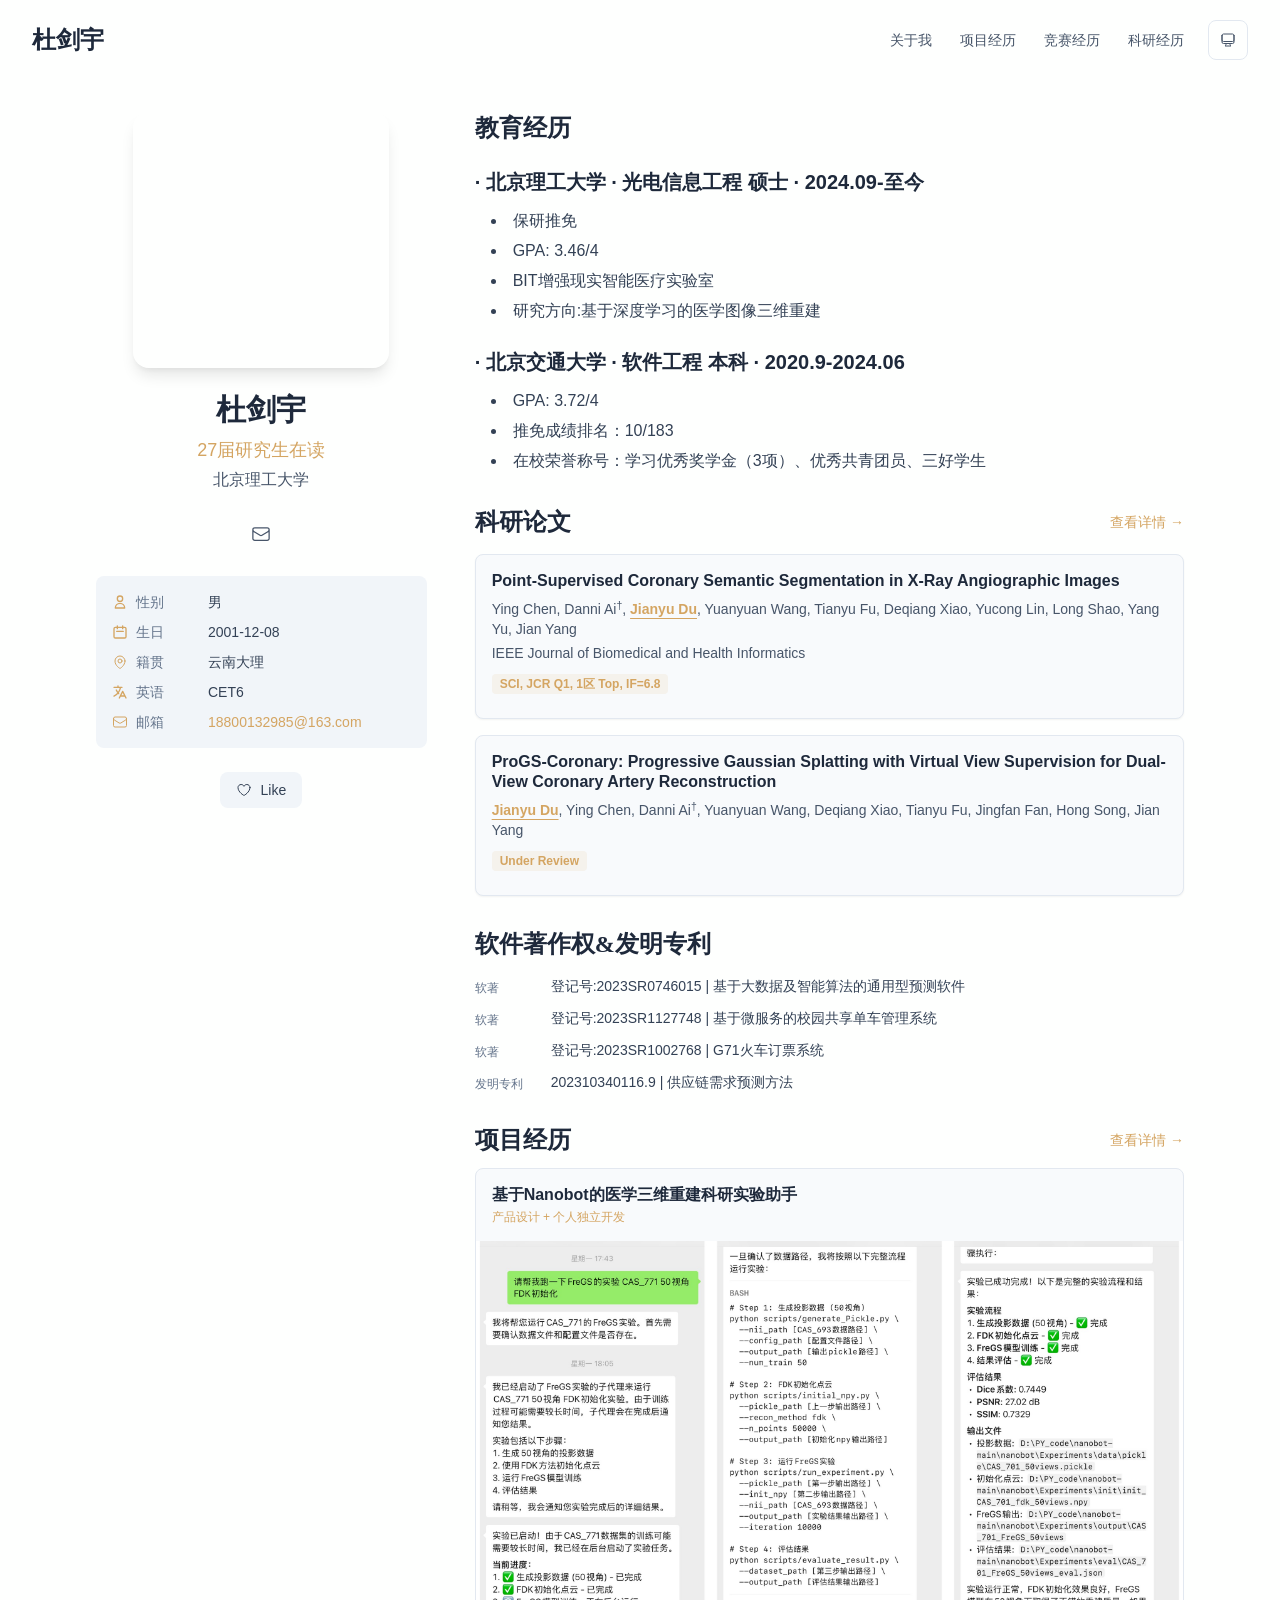
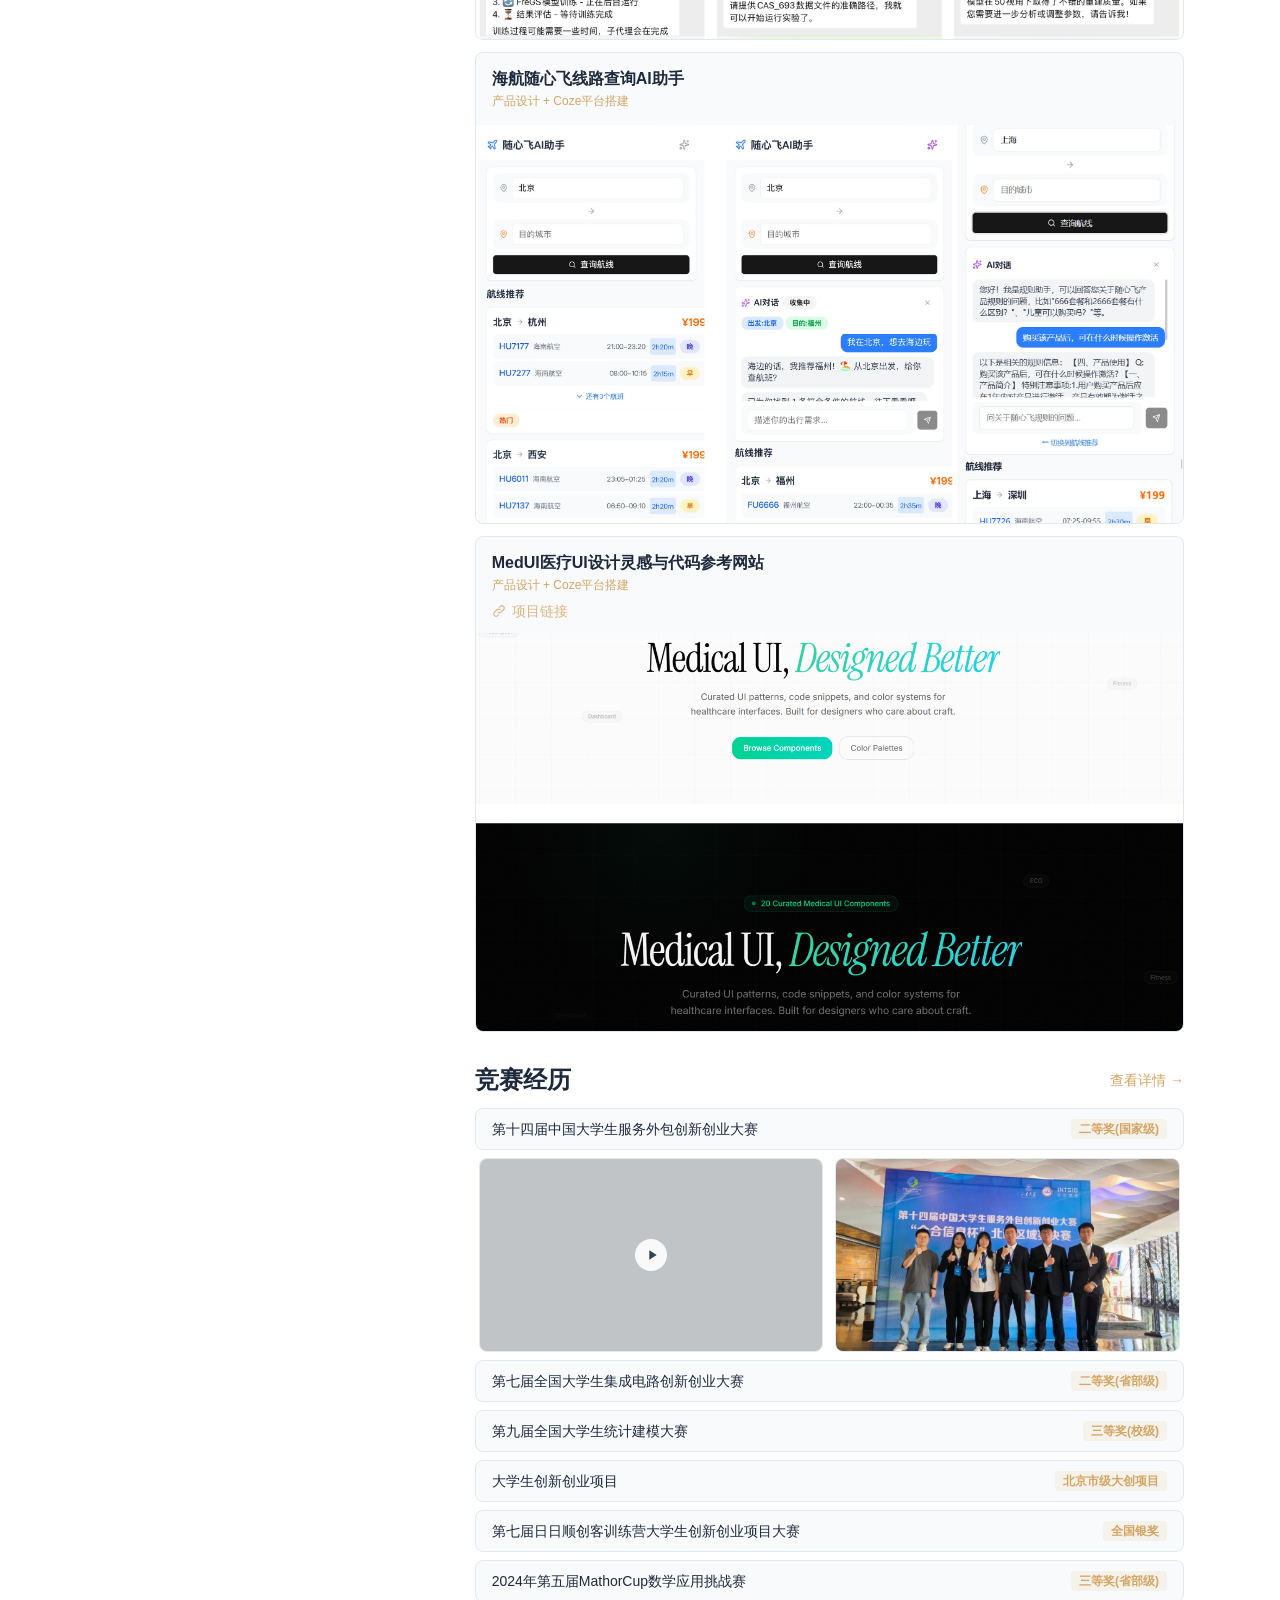
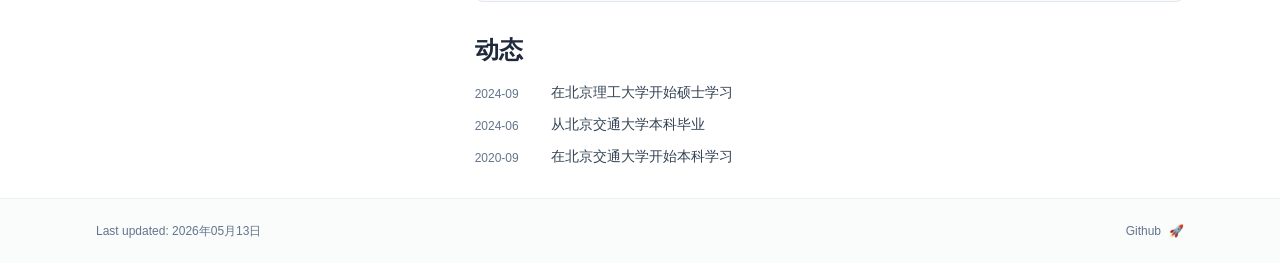
==== commit 731827a5: "Add files via upload" ====
--- a/index.html
+++ b/index.html
@@ -1,4 +1,4 @@
-<!DOCTYPE html><html lang="en" class="scroll-smooth"><head><meta charSet="utf-8"/><meta name="viewport" content="width=device-width, initial-scale=1"/><link rel="preload" as="image" href="/_409_2.jpg"/><link rel="stylesheet" href="/_next/static/css/08e85ca4fdf243f9.css" data-precedence="next"/><link rel="preload" as="script" fetchPriority="low" href="/_next/static/chunks/webpack-af78f5c2c11af041.js"/><script src="/_next/static/chunks/4bd1b696-70b6d399998de86a.js" async=""></script><script src="/_next/static/chunks/684-5aaa8290a129f299.js" async=""></script><script src="/_next/static/chunks/main-app-0c5c47f20a03ae47.js" async=""></script><script src="/_next/static/chunks/461-a9a5d7b05a71d978.js" async=""></script><script src="/_next/static/chunks/874-6cc630662f3664af.js" async=""></script><script src="/_next/static/chunks/291-e39730cc9327e39b.js" async=""></script><script src="/_next/static/chunks/app/layout-8605735356e42f6b.js" async=""></script><script src="/_next/static/chunks/135-a22e89a750b164b9.js" async=""></script><script src="/_next/static/chunks/748-8a963d6b3c4e1ce2.js" async=""></script><script src="/_next/static/chunks/app/page-7467c2dc40386ece.js" async=""></script><link rel="icon" href="/pie.svg" type="image/svg+xml"/><link rel="dns-prefetch" href="https://jialeliu.com"/><link rel="preconnect" href="https://jialeliu.com" crossorigin=""/><link rel="preload" as="font" type="font/woff2" href="https://jialeliu.com/fonts/georgiab.woff2" crossorigin=""/><script>
+<!DOCTYPE html><html lang="en" class="scroll-smooth"><head><meta charSet="utf-8"/><meta name="viewport" content="width=device-width, initial-scale=1"/><link rel="preload" as="image" href="/_409_2.jpg"/><link rel="stylesheet" href="/_next/static/css/2c443dc10fea900f.css" data-precedence="next"/><link rel="preload" as="script" fetchPriority="low" href="/_next/static/chunks/webpack-af78f5c2c11af041.js"/><script src="/_next/static/chunks/4bd1b696-70b6d399998de86a.js" async=""></script><script src="/_next/static/chunks/684-5aaa8290a129f299.js" async=""></script><script src="/_next/static/chunks/main-app-0c5c47f20a03ae47.js" async=""></script><script src="/_next/static/chunks/461-a9a5d7b05a71d978.js" async=""></script><script src="/_next/static/chunks/244-4831b58e8cf43dd3.js" async=""></script><script src="/_next/static/chunks/629-402ea8118379aab0.js" async=""></script><script src="/_next/static/chunks/app/layout-4342220c64546e56.js" async=""></script><script src="/_next/static/chunks/135-a22e89a750b164b9.js" async=""></script><script src="/_next/static/chunks/748-2057530f3adc56b6.js" async=""></script><script src="/_next/static/chunks/app/page-79df6efac24e3386.js" async=""></script><link rel="icon" href="/favicon.svg" type="image/svg+xml"/><link rel="dns-prefetch" href="https://jialeliu.com"/><link rel="preconnect" href="https://jialeliu.com" crossorigin=""/><link rel="preload" as="font" type="font/woff2" href="https://jialeliu.com/fonts/georgiab.woff2" crossorigin=""/><script>
               try {
                 const theme = localStorage.getItem('theme-storage');
                 const parsed = theme ? JSON.parse(theme) : null;
@@ -57,7 +57,7 @@
       root.lang = 'en';
       root.setAttribute('data-locale', 'en');
     }
-  </script><title>杜剑宇</title><meta name="description" content="个人主页"/><meta name="author" content="杜剑宇"/><meta name="keywords" content="杜剑宇,PhD,Research,北京理工大学"/><meta name="creator" content="杜剑宇"/><meta name="publisher" content="杜剑宇"/><meta property="og:title" content="杜剑宇"/><meta property="og:description" content="个人主页"/><meta property="og:site_name" content="杜剑宇&#x27;s Academic Website"/><meta property="og:locale" content="en_US"/><meta property="og:type" content="website"/><meta name="twitter:card" content="summary"/><meta name="twitter:title" content="杜剑宇"/><meta name="twitter:description" content="个人主页"/><link rel="icon" href="/pie.svg"/><script>document.querySelectorAll('body link[rel="icon"], body link[rel="apple-touch-icon"]').forEach(el => document.head.appendChild(el))</script><script src="/_next/static/chunks/polyfills-42372ed130431b0a.js" noModule=""></script></head><body class="font-sans antialiased"><div style="visibility:hidden"><nav class="fixed top-0 left-0 right-0 z-50" data-headlessui-state=""><div class="transition-all duration-300 ease-out bg-transparent" style="transform:translateY(-100px)"><div class="max-w-7xl mx-auto px-4 sm:px-6 lg:px-8"><div class="flex justify-between items-center h-16 lg:h-20"><div class="flex-shrink-0" tabindex="0"><a class="text-xl lg:text-2xl font-serif font-semibold text-primary hover:text-accent transition-colors duration-200" href="/">杜剑宇</a></div><div class="hidden lg:block"><div class="ml-10 flex items-center space-x-3"><div class="relative flex items-baseline space-x-1"><a data-nav-href="/" class="relative px-3 py-2 text-sm font-medium rounded-lg transition-colors duration-150 text-primary" href="/">关于我</a><a data-nav-href="/teaching" class="relative px-3 py-2 text-sm font-medium rounded-lg transition-colors duration-150 text-neutral-600" href="/teaching/">项目经历</a><a data-nav-href="/awards" class="relative px-3 py-2 text-sm font-medium rounded-lg transition-colors duration-150 text-neutral-600" href="/awards/">竞赛经历</a><a data-nav-href="/publications" class="relative px-3 py-2 text-sm font-medium rounded-lg transition-colors duration-150 text-neutral-600" href="/publications/">科研经历</a></div><div class="flex items-center justify-center w-10 h-10 rounded-lg border border-neutral-200 dark:border-[rgba(148,163,184,0.24)] bg-background dark:bg-neutral-800"><div class="w-4 h-4 rounded-full bg-neutral-300 animate-pulse"></div></div></div></div><div class="lg:hidden flex items-center space-x-2"><div class="flex items-center justify-center w-10 h-10 rounded-lg border border-neutral-200 dark:border-[rgba(148,163,184,0.24)] bg-background dark:bg-neutral-800"><div class="w-4 h-4 rounded-full bg-neutral-300 animate-pulse"></div></div><button class="inline-flex items-center justify-center p-2 rounded-md text-neutral-600 hover:text-primary hover:bg-neutral-100 dark:hover:bg-neutral-800 focus:outline-none focus:ring-2 focus:ring-inset focus:ring-accent transition-colors duration-200" id="headlessui-disclosure-button-«R7pdb»" type="button" aria-expanded="false" data-headlessui-state=""><span class="sr-only">Open main menu</span><div><svg xmlns="http://www.w3.org/2000/svg" fill="none" viewBox="0 0 24 24" stroke-width="1.5" stroke="currentColor" aria-hidden="true" data-slot="icon" class="block h-6 w-6"><path stroke-linecap="round" stroke-linejoin="round" d="M3.75 6.75h16.5M3.75 12h16.5m-16.5 5.25h16.5"></path></svg></div></button></div></div></div></div></nav><main class="min-h-screen pt-16 lg:pt-20"><div class="max-w-6xl mx-auto px-4 sm:px-6 lg:px-8 py-8 bg-background min-h-screen"><div class="grid grid-cols-1 lg:grid-cols-3 gap-12"><div class="lg:col-span-1"><div class="sticky top-8" style="opacity:0;transform:translateY(20px)"><div class="w-64 h-64 mx-auto mb-6 rounded-2xl overflow-hidden shadow-lg hover:shadow-xl transition-all duration-200 hover:scale-105"><img alt="杜剑宇" width="256" height="256" decoding="async" data-nimg="1" class="w-full h-full object-cover object-[32%_center]" style="color:transparent" src="/_409_2.jpg"/></div><div class="text-center mb-6"><h1 class="text-3xl font-serif font-bold text-primary mb-2">杜剑宇</h1><p class="text-lg text-accent font-medium mb-1">27届研究生在读</p><p class="text-neutral-600 mb-2">北京理工大学</p></div><div class="flex flex-wrap justify-center gap-3 sm:gap-4 mb-6 relative px-2"><div class="relative"><button class="p-2 sm:p-2 transition-colors duration-200 text-neutral-600 dark:text-neutral-400 hover:text-accent" aria-label="Email"><svg xmlns="http://www.w3.org/2000/svg" fill="none" viewBox="0 0 24 24" stroke-width="1.5" stroke="currentColor" aria-hidden="true" data-slot="icon" class="h-5 w-5"><path stroke-linecap="round" stroke-linejoin="round" d="M21.75 6.75v10.5a2.25 2.25 0 0 1-2.25 2.25h-15a2.25 2.25 0 0 1-2.25-2.25V6.75m19.5 0A2.25 2.25 0 0 0 19.5 4.5h-15a2.25 2.25 0 0 0-2.25 2.25m19.5 0v.243a2.25 2.25 0 0 1-1.07 1.916l-7.5 4.615a2.25 2.25 0 0 1-2.36 0L3.32 8.91a2.25 2.25 0 0 1-1.07-1.916V6.75"></path></svg></button></div></div><div class="bg-neutral-100 dark:bg-neutral-800 rounded-lg p-4 mb-6 hover:shadow-lg transition-all duration-200 hover:scale-[1.02]"><div class="space-y-2.5 text-sm"><div class="flex items-center gap-2 text-neutral-700 dark:text-neutral-300"><svg class="w-4 h-4 text-accent shrink-0" fill="none" viewBox="0 0 24 24" stroke="currentColor" stroke-width="2"><path stroke-linecap="round" stroke-linejoin="round" d="M16 7a4 4 0 11-8 0 4 4 0 018 0zM12 14a7 7 0 00-7 7h14a7 7 0 00-7-7z"></path></svg><span class="text-neutral-500 dark:text-neutral-400 w-16 shrink-0">性别</span><span>男</span></div><div class="flex items-center gap-2 text-neutral-700 dark:text-neutral-300"><svg class="w-4 h-4 text-accent shrink-0" fill="none" viewBox="0 0 24 24" stroke="currentColor" stroke-width="2"><path stroke-linecap="round" stroke-linejoin="round" d="M8 7V3m8 4V3m-9 8h10M5 21h14a2 2 0 002-2V7a2 2 0 00-2-2H5a2 2 0 00-2 2v12a2 2 0 002 2z"></path></svg><span class="text-neutral-500 dark:text-neutral-400 w-16 shrink-0">生日</span><span>2001-12-08</span></div><div class="flex items-center gap-2 text-neutral-700 dark:text-neutral-300"><svg xmlns="http://www.w3.org/2000/svg" fill="none" viewBox="0 0 24 24" stroke-width="1.5" stroke="currentColor" aria-hidden="true" data-slot="icon" class="w-4 h-4 text-accent shrink-0"><path stroke-linecap="round" stroke-linejoin="round" d="M15 10.5a3 3 0 1 1-6 0 3 3 0 0 1 6 0Z"></path><path stroke-linecap="round" stroke-linejoin="round" d="M19.5 10.5c0 7.142-7.5 11.25-7.5 11.25S4.5 17.642 4.5 10.5a7.5 7.5 0 1 1 15 0Z"></path></svg><span class="text-neutral-500 dark:text-neutral-400 w-16 shrink-0">籍贯</span><span>云南大理</span></div><div class="flex items-center gap-2 text-neutral-700 dark:text-neutral-300"><svg class="w-4 h-4 text-accent shrink-0" fill="none" viewBox="0 0 24 24" stroke="currentColor" stroke-width="2"><path stroke-linecap="round" stroke-linejoin="round" d="M3 5h12M9 3v2m1.048 9.5A18.022 18.022 0 016.412 9m6.088 9h7M11 21l5-10 5 10M12.751 5C11.783 10.77 8.07 15.61 3 18.129"></path></svg><span class="text-neutral-500 dark:text-neutral-400 w-16 shrink-0">英语</span><span>CET6</span></div><div class="flex items-center gap-2 text-neutral-700 dark:text-neutral-300"><svg xmlns="http://www.w3.org/2000/svg" fill="none" viewBox="0 0 24 24" stroke-width="1.5" stroke="currentColor" aria-hidden="true" data-slot="icon" class="w-4 h-4 text-accent shrink-0"><path stroke-linecap="round" stroke-linejoin="round" d="M21.75 6.75v10.5a2.25 2.25 0 0 1-2.25 2.25h-15a2.25 2.25 0 0 1-2.25-2.25V6.75m19.5 0A2.25 2.25 0 0 0 19.5 4.5h-15a2.25 2.25 0 0 0-2.25 2.25m19.5 0v.243a2.25 2.25 0 0 1-1.07 1.916l-7.5 4.615a2.25 2.25 0 0 1-2.36 0L3.32 8.91a2.25 2.25 0 0 1-1.07-1.916V6.75"></path></svg><span class="text-neutral-500 dark:text-neutral-400 w-16 shrink-0">邮箱</span><a href="mailto:18800132985@163.com" class="text-accent hover:text-accent-dark transition-colors break-all">18800132985@163.com</a></div></div></div><div class="flex justify-center"><div class="relative"><button class="flex items-center space-x-2 px-4 py-2 rounded-lg font-medium text-sm transition-all duration-200 bg-neutral-100 dark:bg-neutral-800 text-neutral-700 dark:text-neutral-500 hover:bg-red-50 dark:hover:bg-red-900/20 hover:text-red-600 dark:hover:text-red-400 cursor-pointer" tabindex="0"><svg xmlns="http://www.w3.org/2000/svg" fill="none" viewBox="0 0 24 24" stroke-width="1.5" stroke="currentColor" aria-hidden="true" data-slot="icon" class="h-4 w-4"><path stroke-linecap="round" stroke-linejoin="round" d="M21 8.25c0-2.485-2.099-4.5-4.688-4.5-1.935 0-3.597 1.126-4.312 2.733-.715-1.607-2.377-2.733-4.313-2.733C5.1 3.75 3 5.765 3 8.25c0 7.22 9 12 9 12s9-4.78 9-12Z"></path></svg><span>Like</span></button></div></div></div></div><div class="lg:col-span-2 space-y-8"><section id="about" class="scroll-mt-24 space-y-8"><section style="opacity:0;transform:translateY(20px)"><h2 class="text-2xl font-serif font-bold text-primary mb-4">教育经历</h2><div class="text-neutral-700 dark:text-neutral-600 leading-relaxed"><h3 class="text-xl font-semibold text-primary mt-6 mb-3">· 北京理工大学 · 光电信息工程 硕士 · 2024.09-至今</h3>
+  </script><title>杜剑宇</title><meta name="description" content="个人主页"/><meta name="author" content="杜剑宇"/><meta name="keywords" content="杜剑宇,PhD,Research,北京理工大学"/><meta name="creator" content="杜剑宇"/><meta name="publisher" content="杜剑宇"/><meta property="og:title" content="杜剑宇"/><meta property="og:description" content="个人主页"/><meta property="og:site_name" content="杜剑宇&#x27;s Academic Website"/><meta property="og:locale" content="en_US"/><meta property="og:type" content="website"/><meta name="twitter:card" content="summary"/><meta name="twitter:title" content="杜剑宇"/><meta name="twitter:description" content="个人主页"/><link rel="icon" href="/favicon.svg"/><script>document.querySelectorAll('body link[rel="icon"], body link[rel="apple-touch-icon"]').forEach(el => document.head.appendChild(el))</script><script src="/_next/static/chunks/polyfills-42372ed130431b0a.js" noModule=""></script></head><body class="font-sans antialiased"><div style="visibility:hidden"><nav class="fixed top-0 left-0 right-0 z-50" data-headlessui-state=""><div class="transition-all duration-300 ease-out bg-transparent" style="transform:translateY(-100px)"><div class="max-w-7xl mx-auto px-4 sm:px-6 lg:px-8"><div class="flex justify-between items-center h-16 lg:h-20"><div class="flex-shrink-0" tabindex="0"><a class="text-xl lg:text-2xl font-serif font-semibold text-primary hover:text-accent transition-colors duration-200" href="/">杜剑宇</a></div><div class="hidden lg:block"><div class="ml-10 flex items-center space-x-3"><div class="relative flex items-baseline space-x-1"><a data-nav-href="/" class="relative px-3 py-2 text-sm font-medium rounded-lg transition-colors duration-150 text-primary" href="/">关于我</a><a data-nav-href="/teaching" class="relative px-3 py-2 text-sm font-medium rounded-lg transition-colors duration-150 text-neutral-600" href="/teaching/">项目经历</a><a data-nav-href="/awards" class="relative px-3 py-2 text-sm font-medium rounded-lg transition-colors duration-150 text-neutral-600" href="/awards/">竞赛经历</a><a data-nav-href="/publications" class="relative px-3 py-2 text-sm font-medium rounded-lg transition-colors duration-150 text-neutral-600" href="/publications/">科研经历</a></div><div class="flex items-center justify-center w-10 h-10 rounded-lg border border-neutral-200 dark:border-[rgba(148,163,184,0.24)] bg-background dark:bg-neutral-800"><div class="w-4 h-4 rounded-full bg-neutral-300 animate-pulse"></div></div></div></div><div class="lg:hidden flex items-center space-x-2"><div class="flex items-center justify-center w-10 h-10 rounded-lg border border-neutral-200 dark:border-[rgba(148,163,184,0.24)] bg-background dark:bg-neutral-800"><div class="w-4 h-4 rounded-full bg-neutral-300 animate-pulse"></div></div><button class="inline-flex items-center justify-center p-2 rounded-md text-neutral-600 hover:text-primary hover:bg-neutral-100 dark:hover:bg-neutral-800 focus:outline-none focus:ring-2 focus:ring-inset focus:ring-accent transition-colors duration-200" id="headlessui-disclosure-button-«R7pdb»" type="button" aria-expanded="false" data-headlessui-state=""><span class="sr-only">Open main menu</span><div><svg xmlns="http://www.w3.org/2000/svg" fill="none" viewBox="0 0 24 24" stroke-width="1.5" stroke="currentColor" aria-hidden="true" data-slot="icon" class="block h-6 w-6"><path stroke-linecap="round" stroke-linejoin="round" d="M3.75 6.75h16.5M3.75 12h16.5m-16.5 5.25h16.5"></path></svg></div></button></div></div></div></div></nav><main class="min-h-screen pt-16 lg:pt-20"><div class="max-w-6xl mx-auto px-4 sm:px-6 lg:px-8 py-8 bg-background min-h-screen"><div class="grid grid-cols-1 lg:grid-cols-3 gap-12"><div class="lg:col-span-1"><div class="sticky top-8" style="opacity:0;transform:translateY(20px)"><div class="w-64 h-64 mx-auto mb-6 rounded-2xl overflow-hidden shadow-lg hover:shadow-xl transition-all duration-200 hover:scale-105"><img alt="杜剑宇" width="256" height="256" decoding="async" data-nimg="1" class="w-full h-full object-cover object-[32%_center]" style="color:transparent" src="/_409_2.jpg"/></div><div class="text-center mb-6"><h1 class="text-3xl font-serif font-bold text-primary mb-2">杜剑宇</h1><p class="text-lg text-accent font-medium mb-1">27届研究生在读</p><p class="text-neutral-600 mb-2">北京理工大学</p></div><div class="flex flex-wrap justify-center gap-3 sm:gap-4 mb-6 relative px-2"><div class="relative"><button class="p-2 sm:p-2 transition-colors duration-200 text-neutral-600 dark:text-neutral-400 hover:text-accent" aria-label="Email"><svg xmlns="http://www.w3.org/2000/svg" fill="none" viewBox="0 0 24 24" stroke-width="1.5" stroke="currentColor" aria-hidden="true" data-slot="icon" class="h-5 w-5"><path stroke-linecap="round" stroke-linejoin="round" d="M21.75 6.75v10.5a2.25 2.25 0 0 1-2.25 2.25h-15a2.25 2.25 0 0 1-2.25-2.25V6.75m19.5 0A2.25 2.25 0 0 0 19.5 4.5h-15a2.25 2.25 0 0 0-2.25 2.25m19.5 0v.243a2.25 2.25 0 0 1-1.07 1.916l-7.5 4.615a2.25 2.25 0 0 1-2.36 0L3.32 8.91a2.25 2.25 0 0 1-1.07-1.916V6.75"></path></svg></button></div></div><div class="bg-neutral-100 dark:bg-neutral-800 rounded-lg p-4 mb-6 hover:shadow-lg transition-all duration-200 hover:scale-[1.02]"><div class="space-y-2.5 text-sm"><div class="flex items-center gap-2 text-neutral-700 dark:text-neutral-300"><svg class="w-4 h-4 text-accent shrink-0" fill="none" viewBox="0 0 24 24" stroke="currentColor" stroke-width="2"><path stroke-linecap="round" stroke-linejoin="round" d="M16 7a4 4 0 11-8 0 4 4 0 018 0zM12 14a7 7 0 00-7 7h14a7 7 0 00-7-7z"></path></svg><span class="text-neutral-500 dark:text-neutral-400 w-16 shrink-0">性别</span><span>男</span></div><div class="flex items-center gap-2 text-neutral-700 dark:text-neutral-300"><svg class="w-4 h-4 text-accent shrink-0" fill="none" viewBox="0 0 24 24" stroke="currentColor" stroke-width="2"><path stroke-linecap="round" stroke-linejoin="round" d="M8 7V3m8 4V3m-9 8h10M5 21h14a2 2 0 002-2V7a2 2 0 00-2-2H5a2 2 0 00-2 2v12a2 2 0 002 2z"></path></svg><span class="text-neutral-500 dark:text-neutral-400 w-16 shrink-0">生日</span><span>2001-12-08</span></div><div class="flex items-center gap-2 text-neutral-700 dark:text-neutral-300"><svg xmlns="http://www.w3.org/2000/svg" fill="none" viewBox="0 0 24 24" stroke-width="1.5" stroke="currentColor" aria-hidden="true" data-slot="icon" class="w-4 h-4 text-accent shrink-0"><path stroke-linecap="round" stroke-linejoin="round" d="M15 10.5a3 3 0 1 1-6 0 3 3 0 0 1 6 0Z"></path><path stroke-linecap="round" stroke-linejoin="round" d="M19.5 10.5c0 7.142-7.5 11.25-7.5 11.25S4.5 17.642 4.5 10.5a7.5 7.5 0 1 1 15 0Z"></path></svg><span class="text-neutral-500 dark:text-neutral-400 w-16 shrink-0">籍贯</span><span>云南大理</span></div><div class="flex items-center gap-2 text-neutral-700 dark:text-neutral-300"><svg class="w-4 h-4 text-accent shrink-0" fill="none" viewBox="0 0 24 24" stroke="currentColor" stroke-width="2"><path stroke-linecap="round" stroke-linejoin="round" d="M3 5h12M9 3v2m1.048 9.5A18.022 18.022 0 016.412 9m6.088 9h7M11 21l5-10 5 10M12.751 5C11.783 10.77 8.07 15.61 3 18.129"></path></svg><span class="text-neutral-500 dark:text-neutral-400 w-16 shrink-0">英语</span><span>CET6</span></div><div class="flex items-center gap-2 text-neutral-700 dark:text-neutral-300"><svg xmlns="http://www.w3.org/2000/svg" fill="none" viewBox="0 0 24 24" stroke-width="1.5" stroke="currentColor" aria-hidden="true" data-slot="icon" class="w-4 h-4 text-accent shrink-0"><path stroke-linecap="round" stroke-linejoin="round" d="M21.75 6.75v10.5a2.25 2.25 0 0 1-2.25 2.25h-15a2.25 2.25 0 0 1-2.25-2.25V6.75m19.5 0A2.25 2.25 0 0 0 19.5 4.5h-15a2.25 2.25 0 0 0-2.25 2.25m19.5 0v.243a2.25 2.25 0 0 1-1.07 1.916l-7.5 4.615a2.25 2.25 0 0 1-2.36 0L3.32 8.91a2.25 2.25 0 0 1-1.07-1.916V6.75"></path></svg><span class="text-neutral-500 dark:text-neutral-400 w-16 shrink-0">邮箱</span><a href="mailto:18800132985@163.com" class="text-accent hover:text-accent-dark transition-colors break-all">18800132985@163.com</a></div></div></div><div class="flex justify-center"><div class="relative"><button class="flex items-center space-x-2 px-4 py-2 rounded-lg font-medium text-sm transition-all duration-200 bg-neutral-100 dark:bg-neutral-800 text-neutral-700 dark:text-neutral-500 hover:bg-red-50 dark:hover:bg-red-900/20 hover:text-red-600 dark:hover:text-red-400 cursor-pointer" tabindex="0"><svg xmlns="http://www.w3.org/2000/svg" fill="none" viewBox="0 0 24 24" stroke-width="1.5" stroke="currentColor" aria-hidden="true" data-slot="icon" class="h-4 w-4"><path stroke-linecap="round" stroke-linejoin="round" d="M21 8.25c0-2.485-2.099-4.5-4.688-4.5-1.935 0-3.597 1.126-4.312 2.733-.715-1.607-2.377-2.733-4.313-2.733C5.1 3.75 3 5.765 3 8.25c0 7.22 9 12 9 12s9-4.78 9-12Z"></path></svg><span>Like</span></button></div></div></div></div><div class="lg:col-span-2 space-y-8"><section id="about" class="scroll-mt-24 space-y-8"><section style="opacity:0;transform:translateY(20px)"><h2 class="text-2xl font-serif font-bold text-primary mb-4">教育经历</h2><div class="text-neutral-700 dark:text-neutral-600 leading-relaxed"><h3 class="text-xl font-semibold text-primary mt-6 mb-3">· 北京理工大学 · 光电信息工程 硕士 · 2024.09-至今</h3>
 <ul class="list-disc list-inside mb-4 space-y-1 ml-4">
 <li class="mb-1">保研推免</li>
 <li class="mb-1">GPA: 3.46/4</li>
@@ -69,5 +69,4 @@
 <li class="mb-1">GPA: 3.72/4</li>
 <li class="mb-1">推免成绩排名：10/183</li>
 <li class="mb-1">在校荣誉称号：学习优秀奖学金（3项）、优秀共青团员、三好学生</li>
-</ul>
-<h3 class="text-xl font-semibold text-primary mt-6 mb-3"></h3></div></section><section style="opacity:0;transform:translateY(20px)"><div class="flex items-center justify-between mb-4"><h2 class="text-2xl font-serif font-bold text-primary">科研论文</h2><a class="text-accent hover:text-accent-dark text-sm font-medium transition-all duration-200 rounded hover:bg-accent/10 hover:shadow-sm" href="/publications/">查看详情<!-- --> →</a></div><div class="space-y-4"><div class="bg-neutral-50 dark:bg-neutral-800 p-4 rounded-lg shadow-sm border border-neutral-200 dark:border-[rgba(148,163,184,0.24)] hover:shadow-lg transition-all duration-200 hover:scale-[1.02]" style="opacity:0;transform:translateY(20px)"><h3 class="font-semibold text-primary mb-2 leading-tight">Point-Supervised Coronary Semantic Segmentation in X-Ray Angiographic Images</h3><p class="text-sm text-neutral-600 dark:text-neutral-500 mb-1"><span><span class=" ">Ying Chen</span>, </span><span><span class=" ">Danni Ai</span><sup class="ml-0 text-neutral-600 dark:text-neutral-500">†</sup>, </span><span><span class="font-semibold text-accent underline underline-offset-4 decoration-accent">Jianyu Du</span>, </span><span><span class=" ">Yuanyuan Wang</span>, </span><span><span class=" ">Tianyu Fu</span>, </span><span><span class=" ">Deqiang Xiao</span>, </span><span><span class=" ">Yucong Lin</span>, </span><span><span class=" ">Long Shao</span>, </span><span><span class=" ">Yang Yu</span>, </span><span><span class=" ">Jian Yang</span></span></p><p class="text-sm text-neutral-600 dark:text-neutral-500 mb-2">IEEE Journal of Biomedical and Health Informatics</p><p class="text-xs font-semibold text-accent mb-2 bg-accent/10 inline-block px-2 py-0.5 rounded">SCI, JCR Q1, 1区 Top, IF=6.8</p></div><div class="bg-neutral-50 dark:bg-neutral-800 p-4 rounded-lg shadow-sm border border-neutral-200 dark:border-[rgba(148,163,184,0.24)] hover:shadow-lg transition-all duration-200 hover:scale-[1.02]" style="opacity:0;transform:translateY(20px)"><h3 class="font-semibold text-primary mb-2 leading-tight">ProGS-Coronary: Progressive Gaussian Splatting with Virtual View Supervision for Dual-View Coronary Artery Reconstruction</h3><p class="text-sm text-neutral-600 dark:text-neutral-500 mb-1"><span><span class="font-semibold text-accent underline underline-offset-4 decoration-accent">Jianyu Du</span>, </span><span><span class=" ">Ying Chen</span>, </span><span><span class=" ">Danni Ai</span><sup class="ml-0 text-neutral-600 dark:text-neutral-500">†</sup>, </span><span><span class=" ">Yuanyuan Wang</span>, </span><span><span class=" ">Deqiang Xiao</span>, </span><span><span class=" ">Tianyu Fu</span>, </span><span><span class=" ">Jingfan Fan</span>, </span><span><span class=" ">Hong Song</span>, </span><span><span class=" ">Jian Yang</span></span></p><p class="text-sm text-neutral-600 dark:text-neutral-500 mb-2"></p><p class="text-xs font-semibold text-accent mb-2 bg-accent/10 inline-block px-2 py-0.5 rounded">Under Review</p></div></div></section><section style="opacity:0;transform:translateY(20px)"><h2 class="text-2xl font-serif font-bold text-primary mb-4">软件著作权&amp;发明专利</h2><div class="space-y-3"><div class="flex items-start space-x-3"><span class="text-xs text-neutral-500 mt-1 w-16 flex-shrink-0">软著</span><p class="text-sm text-neutral-700">登记号:2023SR0746015  |  基于大数据及智能算法的通用型预测软件</p></div><div class="flex items-start space-x-3"><span class="text-xs text-neutral-500 mt-1 w-16 flex-shrink-0">软著</span><p class="text-sm text-neutral-700">登记号:2023SR1127748  |  基于微服务的校园共享单车管理系统</p></div><div class="flex items-start space-x-3"><span class="text-xs text-neutral-500 mt-1 w-16 flex-shrink-0">软著</span><p class="text-sm text-neutral-700">登记号:2023SR1002768  |  G71火车订票系统</p></div><div class="flex items-start space-x-3"><span class="text-xs text-neutral-500 mt-1 w-16 flex-shrink-0">发明专利</span><p class="text-sm text-neutral-700">202310340116.9  |  供应链需求预测方法</p></div></div></section><section style="opacity:0;transform:translateY(20px)"><div class="flex items-center justify-between mb-3"><h2 class="text-2xl font-serif font-bold text-primary">项目经历</h2><a class="text-accent hover:text-accent-dark text-sm font-medium transition-all duration-200 rounded hover:bg-accent/10 hover:shadow-sm" href="/teaching/">查看详情 →</a></div><div class="space-y-3"><div class="bg-neutral-50 dark:bg-neutral-800 rounded-lg border border-neutral-200 dark:border-[rgba(148,163,184,0.24)] hover:shadow-sm transition-all duration-200 overflow-hidden" style="opacity:0;transform:translateY(10px)"><div class="p-4 pb-2"><h3 class="text-base font-semibold text-primary leading-tight mb-1">基于Nanobot的医学三维重建科研实验助手</h3><p class="text-xs text-accent font-medium mb-2">产品设计 + 个人独立开发</p><a class="inline-flex items-center gap-1 text-xs text-accent hover:text-accent-dark font-medium transition-colors" href="/teaching/#Nano_AI">查看<svg class="w-3 h-3" fill="none" viewBox="0 0 24 24" stroke="currentColor" stroke-width="2"><path stroke-linecap="round" stroke-linejoin="round" d="M9 5l7 7-7 7"></path></svg></a></div><div class="relative w-full aspect-video bg-neutral-100 dark:bg-neutral-700"><img alt="基于Nanobot的医学三维重建科研实验助手" loading="lazy" decoding="async" data-nimg="fill" class="object-cover" style="position:absolute;height:100%;width:100%;left:0;top:0;right:0;bottom:0;color:transparent" src="/project/Nano_AI/Nano_AI_01.jpg"/></div></div><div class="bg-neutral-50 dark:bg-neutral-800 rounded-lg border border-neutral-200 dark:border-[rgba(148,163,184,0.24)] hover:shadow-sm transition-all duration-200 overflow-hidden" style="opacity:0;transform:translateY(10px)"><div class="p-4 pb-2"><h3 class="text-base font-semibold text-primary leading-tight mb-1">海航随心飞线路查询AI助手</h3><p class="text-xs text-accent font-medium mb-2">产品设计 + Coze平台搭建</p><a class="inline-flex items-center gap-1 text-xs text-accent hover:text-accent-dark font-medium transition-colors" href="/teaching/#HNA_AI">查看<svg class="w-3 h-3" fill="none" viewBox="0 0 24 24" stroke="currentColor" stroke-width="2"><path stroke-linecap="round" stroke-linejoin="round" d="M9 5l7 7-7 7"></path></svg></a></div><div class="relative w-full aspect-video bg-neutral-100 dark:bg-neutral-700"><img alt="海航随心飞线路查询AI助手" loading="lazy" decoding="async" data-nimg="fill" class="object-cover" style="position:absolute;height:100%;width:100%;left:0;top:0;right:0;bottom:0;color:transparent" src="/project/HNA_AI/HNA_AI_01.jpg"/></div></div></div></section><section style="opacity:0;transform:translateY(20px)"><div class="flex items-center justify-between mb-3"><h2 class="text-2xl font-serif font-bold text-primary">竞赛经历</h2><a class="text-accent hover:text-accent-dark text-sm font-medium transition-all duration-200 rounded hover:bg-accent/10 hover:shadow-sm" href="/awards/">查看详情 →</a></div><div class="space-y-2"><div style="opacity:0;transform:translateY(10px)"><div class="flex items-center justify-between bg-neutral-50 dark:bg-neutral-800 px-4 py-2.5 rounded-lg border border-neutral-200 dark:border-[rgba(148,163,184,0.24)] hover:shadow-sm transition-all duration-200"><div class="flex items-center gap-3 min-w-0"><span class="text-sm font-medium text-primary truncate">第十四届中国大学生服务外包创新创业大赛</span></div><span class="text-xs font-semibold text-accent whitespace-nowrap ml-3 shrink-0 bg-accent/10 px-2 py-0.5 rounded">二等奖(国家级)</span></div><div class="flex gap-3 mt-2 px-1"><div class="relative w-1/2 aspect-video rounded-lg overflow-hidden bg-neutral-100 dark:bg-neutral-800 cursor-pointer border border-neutral-200 dark:border-neutral-700 hover:shadow-md transition-shadow"><video src="/FWWB/video.mp4" class="w-full h-full object-cover" muted="" preload="metadata"></video><div class="absolute inset-0 flex items-center justify-center bg-black/20 hover:bg-black/30 transition-colors"><div class="w-8 h-8 rounded-full bg-white/90 flex items-center justify-center"><svg class="w-4 h-4 text-neutral-700 ml-0.5" fill="currentColor" viewBox="0 0 24 24"><path d="M8 5v14l11-7z"></path></svg></div></div></div><div class="relative w-1/2 aspect-video rounded-lg overflow-hidden bg-neutral-100 dark:bg-neutral-800 cursor-pointer border border-neutral-200 dark:border-neutral-700 hover:shadow-md transition-shadow"><img alt="团队合照" loading="lazy" decoding="async" data-nimg="fill" class="object-cover" style="position:absolute;height:100%;width:100%;left:0;top:0;right:0;bottom:0;color:transparent" src="/FWWB/team.jpg"/></div></div></div><div style="opacity:0;transform:translateY(10px)"><div class="flex items-center justify-between bg-neutral-50 dark:bg-neutral-800 px-4 py-2.5 rounded-lg border border-neutral-200 dark:border-[rgba(148,163,184,0.24)] hover:shadow-sm transition-all duration-200"><div class="flex items-center gap-3 min-w-0"><span class="text-sm font-medium text-primary truncate">第七届全国大学生集成电路创新创业大赛</span></div><span class="text-xs font-semibold text-accent whitespace-nowrap ml-3 shrink-0 bg-accent/10 px-2 py-0.5 rounded">二等奖(省部级)</span></div></div><div style="opacity:0;transform:translateY(10px)"><div class="flex items-center justify-between bg-neutral-50 dark:bg-neutral-800 px-4 py-2.5 rounded-lg border border-neutral-200 dark:border-[rgba(148,163,184,0.24)] hover:shadow-sm transition-all duration-200"><div class="flex items-center gap-3 min-w-0"><span class="text-sm font-medium text-primary truncate">第九届全国大学生统计建模大赛</span></div><span class="text-xs font-semibold text-accent whitespace-nowrap ml-3 shrink-0 bg-accent/10 px-2 py-0.5 rounded">三等奖(校级)</span></div></div><div style="opacity:0;transform:translateY(10px)"><div class="flex items-center justify-between bg-neutral-50 dark:bg-neutral-800 px-4 py-2.5 rounded-lg border border-neutral-200 dark:border-[rgba(148,163,184,0.24)] hover:shadow-sm transition-all duration-200"><div class="flex items-center gap-3 min-w-0"><span class="text-sm font-medium text-primary truncate">大学生创新创业项目</span></div><span class="text-xs font-semibold text-accent whitespace-nowrap ml-3 shrink-0 bg-accent/10 px-2 py-0.5 rounded">北京市级大创项目</span></div></div><div style="opacity:0;transform:translateY(10px)"><div class="flex items-center justify-between bg-neutral-50 dark:bg-neutral-800 px-4 py-2.5 rounded-lg border border-neutral-200 dark:border-[rgba(148,163,184,0.24)] hover:shadow-sm transition-all duration-200"><div class="flex items-center gap-3 min-w-0"><span class="text-sm font-medium text-primary truncate">第七届日日顺创客训练营大学生创新创业项目大赛</span></div><span class="text-xs font-semibold text-accent whitespace-nowrap ml-3 shrink-0 bg-accent/10 px-2 py-0.5 rounded">全国银奖</span></div></div><div style="opacity:0;transform:translateY(10px)"><div class="flex items-center justify-between bg-neutral-50 dark:bg-neutral-800 px-4 py-2.5 rounded-lg border border-neutral-200 dark:border-[rgba(148,163,184,0.24)] hover:shadow-sm transition-all duration-200"><div class="flex items-center gap-3 min-w-0"><span class="text-sm font-medium text-primary truncate">2024年第五届MathorCup数学应用挑战赛</span></div><span class="text-xs font-semibold text-accent whitespace-nowrap ml-3 shrink-0 bg-accent/10 px-2 py-0.5 rounded">三等奖(省部级)</span></div></div></div></section><section style="opacity:0;transform:translateY(20px)"><h2 class="text-2xl font-serif font-bold text-primary mb-4">动态</h2><div class="space-y-3"><div class="flex items-start space-x-3"><span class="text-xs text-neutral-500 mt-1 w-16 flex-shrink-0">2024-09</span><p class="text-sm text-neutral-700">在北京理工大学开始硕士学习</p></div><div class="flex items-start space-x-3"><span class="text-xs text-neutral-500 mt-1 w-16 flex-shrink-0">2024-06</span><p class="text-sm text-neutral-700">从北京交通大学本科毕业</p></div><div class="flex items-start space-x-3"><span class="text-xs text-neutral-500 mt-1 w-16 flex-shrink-0">2020-09</span><p class="text-sm text-neutral-700">在北京交通大学开始本科学习</p></div></div></section></section></div></div></div><!--$--><!--/$--><!--$--><!--/$--></main><footer class="border-t border-neutral-200/50 bg-neutral-50/50 dark:bg-neutral-900/50 dark:border-neutral-700/50"><div class="max-w-6xl mx-auto px-4 sm:px-6 lg:px-8 py-6"><div class="flex flex-col sm:flex-row justify-between items-center gap-2"><p class="text-xs text-neutral-500">Last updated<!-- -->: <!-- -->2026年05月11日</p><p class="text-xs text-neutral-500 flex items-center"><a href="https://github.com/xyjoey/PRISM" target="_blank" rel="noopener noreferrer">Person Web</a><span class="ml-2">🚀</span></p></div></div></footer></div><script src="/_next/static/chunks/webpack-af78f5c2c11af041.js" async=""></script><script>(self.__next_f=self.__next_f||[]).push([0])</script><script>self.__next_f.push([1,"1:\"$Sreact.fragment\"\n3:I[3719,[\"461\",\"static/chunks/461-a9a5d7b05a71d978.js\",\"874\",\"static/chunks/874-6cc630662f3664af.js\",\"291\",\"static/chunks/291-e39730cc9327e39b.js\",\"177\",\"static/chunks/app/layout-8605735356e42f6b.js\"],\"ThemeProvider\"]\n4:I[310,[\"461\",\"static/chunks/461-a9a5d7b05a71d978.js\",\"874\",\"static/chunks/874-6cc630662f3664af.js\",\"291\",\"static/chunks/291-e39730cc9327e39b.js\",\"177\",\"static/chunks/app/layout-8605735356e42f6b.js\"],\"LocaleProvider\"]\n5:I[4574,[\"461\",\"static/chunks/461-a9a5d7b05a71d978.js\",\"874\",\"static/chunks/874-6cc630662f3664af.js\",\"291\",\"static/chunks/291-e39730cc9327e39b.js\",\"177\",\"static/chunks/app/layout-8605735356e42f6b.js\"],\"default\"]\n6:I[7555,[],\"\"]\n7:I[1295,[],\"\"]\n8:I[2548,[\"461\",\"static/chunks/461-a9a5d7b05a71d978.js\",\"874\",\"static/chunks/874-6cc630662f3664af.js\",\"291\",\"static/chunks/291-e39730cc9327e39b.js\",\"177\",\"static/chunks/app/layout-8605735356e42f6b.js\"],\"default\"]\n9:I[7017,[\"461\",\"static/chunks/461-a9a5d7b05a71d978.js\",\"135\",\"static/chunks/135-a22e89a750b164b9.js\",\"874\",\"static/chunks/874-6cc630662f3664af.js\",\"748\",\"static/chunks/748-8a963d6b3c4e1ce2.js\",\"974\",\"static/chunks/app/page-7467c2dc40386ece.js\"],\"default\"]\ne:I[9665,[],\"MetadataBoundary\"]\n10:I[9665,[],\"OutletBoundary\"]\n13:I[4911,[],\"AsyncMetadataOutlet\"]\n15:I[9665,[],\"ViewportBoundary\"]\n17:I[6614,[],\"\"]\n:HL[\"/_next/static/css/08e85ca4fdf243f9.css\",\"style\"]\n2:T579,\n    try {\n      const cfg = {\"enabled\":false,\"locales\":[\"en\"],\"defaultLocale\":\"en\",\"mode\":\"auto\",\"fixedLocale\":\"en\",\"persist\":true,\"switcher\":true,\"labels\":{\"en\":\"en\"}};\n      const storageKey = 'locale-storage';\n      const normalize = (value) =\u003e typeof value === 'string' ? value.trim().replace('_', '-').toLowerCase() : '';\n      const matchLocale = (candidate) =\u003e {\n        const normalized = normalize(candidate);\n        if (!normalized) return null;\n        if (cfg.locales.includes(normalized)) return normalized;\n        const language = normalized.split('-')[0];\n        if (cfg.locales.includes(language)) return language;\n        return null;\n      };"])</script><script>self.__next_f.push([1,"\n\n      let resolved = null;\n\n      if (cfg.persist) {\n        resolved = matchLocale(localStorage.getItem(storageKey));\n      }\n\n      if (!resolved) {\n        if (cfg.mode === 'fixed') {\n          resolved = cfg.fixedLocale;\n        } else {\n          resolved = matchLocale(navigator.language);\n        }\n      }\n\n      if (!resolved) {\n        resolved = cfg.defaultLocale;\n      }\n\n      const root = document.documentElement;\n      root.lang = resolved;\n      root.setAttribute('data-locale', resolved);\n\n      if (cfg.persist) {\n        localStorage.setItem(storageKey, resolved);\n      }\n    } catch (e) {\n      const root = document.documentElement;\n      root.lang = 'en';\n      root.setAttribute('data-locale', 'en');\n    }\n  a:T616,Coronary semantic segmentation in X-ray angiography is essential for computer-aided diagnosis and treatment planning of coronary artery disease (CAD). Despite its importance, this task remains highly challenging due to the complex and interconnected vascular topology, as well as the similar visual characteristics among different branches, making dense pixel-level manual annotation difficult and labor-intensive. To alleviate this burden, we propose a point-supervised coronary semantic segmentation framework that significantly reduces annotation effort without compromising segmentation accuracy. The primary challenge of point label based supervision lies in the model's tendency to overfit sparse point labels, leading to limited generalization to pixel-level predictions. To enrich the supervision signals and stabilize the training process with the sparse point labels, we propose an adaptive foreground mask generation module and a region regularization strategy to ensure accurate semantic guidance while maximizing meaningful coverage of the vascular structures. To enhance coronary topology perception and branch differentiation, we propose a multi-task learning framework that jointly performs keypoint detection and coronary semantic segmentation through a shared feature extraction encoder"])</script><script>self.__next_f.push([1," and two task-specific decoders. The experimental results demonstrate that our point-supervised model achieves performance comparable to fully supervised model, and outperforms the existing state-of-the-art point-supervised semantic segmentation methods.b:T7e6,@article{chen2026point,\n  title = {Point-Supervised Coronary Semantic Segmentation in X-Ray Angiographic Images},\n  author = {Ying Chen and Danni Ai and Jianyu Du and Yuanyuan Wang and Tianyu Fu and Deqiang Xiao and Yucong Lin and Long Shao and Yang Yu and Jian Yang},\n  journal = {IEEE Journal of Biomedical and Health Informatics},\n  year = {2026},\n  volume = {PP},\n  doi = {10.1109/JBHI.2026.3670247},\n  note = {SCI, JCR Q1, 1区 Top, IF=6.8},\n  abstract = {Coronary semantic segmentation in X-ray angiography is essential for computer-aided diagnosis and treatment planning of coronary artery disease (CAD). Despite its importance, this task remains highly challenging due to the complex and interconnected vascular topology, as well as the similar visual characteristics among different branches, making dense pixel-level manual annotation difficult and labor-intensive. To alleviate this burden, we propose a point-supervised coronary semantic segmentation framework that significantly reduces annotation effort without compromising segmentation accuracy. The primary challenge of point label based supervision lies in the model's tendency to overfit sparse point labels, leading to limited generalization to pixel-level predictions. To enrich the supervision signals and stabilize the training process with the sparse point labels, we propose an adaptive foreground mask generation module and a region regularization strategy to ensure accurate semantic guidance while maximizing meaningful coverage of the vascular structures. To enhance coronary topology perception and branch differentiation, we propose a multi-task learning framework that jointly performs keypoint detection and coronary semantic segmentation through a shared feature extraction encoder and two task-specific"])</script><script>self.__next_f.push([1," decoders. The experimental results demonstrate that our point-supervised model achieves performance comparable to fully supervised model, and outperforms the existing state-of-the-art point-supervised semantic segmentation methods.}\n}c:T53a,3D coronary artery reconstruction based on dual-view projections significantly reduces radiation exposure, demonstrating important clinical significance. However, existing methods often suffer from structural incompleteness and substantial noise artifacts under dual-view conditions. We propose a dual-view coronary artery reconstruction method based on progressive Gaussian Splatting with virtual view supervision. First, a data-driven coronary point cloud prediction network fits 3D structural priors to obtain an initial 3D reconstruction. Subsequently, an image synthesis network optimizes the novel-view projections in the neighborhood of the real views, reducing artifacts and restoring topologically connected coronary structures. Finally, another image synthesis network refines the novel-view projections across the entire angular range, further suppressing noise and improving reconstruction accuracy. The key innovation is a progressive optimization strategy that leverages image-synthesized novel views as supplementary supervision for Gaussian Splatting, enabling joint refinement of novel-view projections and 3D reconstruction, thereby stabilizing an under-constrained problem. Experiments demonstrate that our method outperforms state-of-the-art approaches, achieving an SSIM of 0.993, PSNR of 30.46 dB, and DSC of 73.68%.d:T6a6,@unpublished{du2025progs,\n  title = {ProGS-Coronary: Progressive Gaussian Splatting with Virtual View Supervision for Dual-View Coronary Artery Reconstruction},\n  author = {Jianyu Du and Ying Chen and Danni Ai and Yuanyuan Wang and Deqiang Xiao and Tianyu Fu and Jingfan Fan and Hong Song and Jian Yang},\n  year = {2026},\n  note = {Under Review},\n  abstract = {3D coronary artery reconstruction based on dual-view projections significantly reduces radiation exp"])</script><script>self.__next_f.push([1,"osure, demonstrating important clinical significance. However, existing methods often suffer from structural incompleteness and substantial noise artifacts under dual-view conditions. We propose a dual-view coronary artery reconstruction method based on progressive Gaussian Splatting with virtual view supervision. First, a data-driven coronary point cloud prediction network fits 3D structural priors to obtain an initial 3D reconstruction. Subsequently, an image synthesis network optimizes the novel-view projections in the neighborhood of the real views, reducing artifacts and restoring topologically connected coronary structures. Finally, another image synthesis network refines the novel-view projections across the entire angular range, further suppressing noise and improving reconstruction accuracy. The key innovation is a progressive optimization strategy that leverages image-synthesized novel views as supplementary supervision for Gaussian Splatting, enabling joint refinement of novel-view projections and 3D reconstruction, thereby stabilizing an under-constrained problem. Experiments demonstrate that our method outperforms state-of-the-art approaches, achieving an SSIM of 0.993, PSNR of 30.46 dB, and DSC of 73.68%.}\n}"])</script><script>self.__next_f.push([1,"0:{\"P\":null,\"b\":\"RMsaug6BLa54_usTgd1q8\",\"p\":\"\",\"c\":[\"\",\"\"],\"i\":false,\"f\":[[[\"\",{\"children\":[\"__PAGE__\",{}]},\"$undefined\",\"$undefined\",true],[\"\",[\"$\",\"$1\",\"c\",{\"children\":[[[\"$\",\"link\",\"0\",{\"rel\":\"stylesheet\",\"href\":\"/_next/static/css/08e85ca4fdf243f9.css\",\"precedence\":\"next\",\"crossOrigin\":\"$undefined\",\"nonce\":\"$undefined\"}]],[\"$\",\"html\",null,{\"lang\":\"en\",\"className\":\"scroll-smooth\",\"suppressHydrationWarning\":true,\"children\":[[\"$\",\"head\",null,{\"children\":[[\"$\",\"link\",null,{\"rel\":\"icon\",\"href\":\"/pie.svg\",\"type\":\"image/svg+xml\"}],[\"$\",\"link\",null,{\"rel\":\"dns-prefetch\",\"href\":\"https://jialeliu.com\"}],[\"$\",\"link\",null,{\"rel\":\"preconnect\",\"href\":\"https://jialeliu.com\",\"crossOrigin\":\"\"}],[\"$\",\"link\",null,{\"rel\":\"preload\",\"as\":\"font\",\"type\":\"font/woff2\",\"href\":\"https://jialeliu.com/fonts/georgiab.woff2\",\"crossOrigin\":\"\"}],[\"$\",\"script\",null,{\"dangerouslySetInnerHTML\":{\"__html\":\"\\n              try {\\n                const theme = localStorage.getItem('theme-storage');\\n                const parsed = theme ? JSON.parse(theme) : null;\\n                const setting = parsed?.state?.theme || 'system';\\n                const prefersDark = typeof window !== 'undefined' \u0026\u0026 window.matchMedia \u0026\u0026 window.matchMedia('(prefers-color-scheme: dark)').matches;\\n                const effective = setting === 'dark' ? 'dark' : (setting === 'light' ? 'light' : (prefersDark ? 'dark' : 'light'));\\n                var root = document.documentElement;\\n                root.classList.add(effective);\\n                root.setAttribute('data-theme', effective);\\n              } catch (e) {\\n                var root = document.documentElement;\\n                root.classList.add('light');\\n                root.setAttribute('data-theme', 'light');\\n              }\\n            \"}}],[\"$\",\"script\",null,{\"dangerouslySetInnerHTML\":{\"__html\":\"$2\"}}]]}],[\"$\",\"body\",null,{\"className\":\"font-sans antialiased\",\"children\":[\"$\",\"$L3\",null,{\"children\":[\"$\",\"$L4\",null,{\"config\":{\"enabled\":false,\"locales\":[\"en\"],\"defaultLocale\":\"en\",\"mode\":\"auto\",\"fixedLocale\":\"en\",\"persist\":true,\"switcher\":true,\"labels\":{\"en\":\"en\"}},\"children\":[[\"$\",\"$L5\",null,{\"items\":[{\"title\":\"关于我\",\"type\":\"page\",\"target\":\"about\",\"href\":\"/\"},{\"title\":\"项目经历\",\"type\":\"page\",\"target\":\"teaching\",\"href\":\"/teaching\"},{\"title\":\"竞赛经历\",\"type\":\"page\",\"target\":\"awards\",\"href\":\"/awards\"},{\"title\":\"科研经历\",\"type\":\"page\",\"target\":\"publications\",\"href\":\"/publications\"}],\"siteTitle\":\"杜剑宇\",\"enableOnePageMode\":false,\"i18n\":\"$0:f:0:1:1:props:children:1:props:children:1:props:children:props:children:props:config\",\"itemsByLocale\":{\"en\":[{\"title\":\"关于我\",\"type\":\"page\",\"target\":\"about\",\"href\":\"/\"},{\"title\":\"项目经历\",\"type\":\"page\",\"target\":\"teaching\",\"href\":\"/teaching\"},{\"title\":\"竞赛经历\",\"type\":\"page\",\"target\":\"awards\",\"href\":\"/awards\"},{\"title\":\"科研经历\",\"type\":\"page\",\"target\":\"publications\",\"href\":\"/publications\"}]},\"siteTitleByLocale\":{\"en\":\"杜剑宇\"}}],[\"$\",\"main\",null,{\"className\":\"min-h-screen pt-16 lg:pt-20\",\"children\":[\"$\",\"$L6\",null,{\"parallelRouterKey\":\"children\",\"error\":\"$undefined\",\"errorStyles\":\"$undefined\",\"errorScripts\":\"$undefined\",\"template\":[\"$\",\"$L7\",null,{}],\"templateStyles\":\"$undefined\",\"templateScripts\":\"$undefined\",\"notFound\":[[[\"$\",\"title\",null,{\"children\":\"404: This page could not be found.\"}],[\"$\",\"div\",null,{\"style\":{\"fontFamily\":\"system-ui,\\\"Segoe UI\\\",Roboto,Helvetica,Arial,sans-serif,\\\"Apple Color Emoji\\\",\\\"Segoe UI Emoji\\\"\",\"height\":\"100vh\",\"textAlign\":\"center\",\"display\":\"flex\",\"flexDirection\":\"column\",\"alignItems\":\"center\",\"justifyContent\":\"center\"},\"children\":[\"$\",\"div\",null,{\"children\":[[\"$\",\"style\",null,{\"dangerouslySetInnerHTML\":{\"__html\":\"body{color:#000;background:#fff;margin:0}.next-error-h1{border-right:1px solid rgba(0,0,0,.3)}@media (prefers-color-scheme:dark){body{color:#fff;background:#000}.next-error-h1{border-right:1px solid rgba(255,255,255,.3)}}\"}}],[\"$\",\"h1\",null,{\"className\":\"next-error-h1\",\"style\":{\"display\":\"inline-block\",\"margin\":\"0 20px 0 0\",\"padding\":\"0 23px 0 0\",\"fontSize\":24,\"fontWeight\":500,\"verticalAlign\":\"top\",\"lineHeight\":\"49px\"},\"children\":404}],[\"$\",\"div\",null,{\"style\":{\"display\":\"inline-block\"},\"children\":[\"$\",\"h2\",null,{\"style\":{\"fontSize\":14,\"fontWeight\":400,\"lineHeight\":\"49px\",\"margin\":0},\"children\":\"This page could not be found.\"}]}]]}]}]],[]],\"forbidden\":\"$undefined\",\"unauthorized\":\"$undefined\"}]}],[\"$\",\"$L8\",null,{\"lastUpdated\":\"2026年05月11日\",\"lastUpdatedByLocale\":{\"en\":\"2026年05月11日\"},\"defaultLocale\":\"en\"}]]}]}]}]]}]]}],{\"children\":[\"__PAGE__\",[\"$\",\"$1\",\"c\",{\"children\":[[\"$\",\"$L9\",null,{\"dataByLocale\":{\"en\":{\"author\":{\"name\":\"杜剑宇\",\"name_en\":\"Jianyu Du\",\"title\":\"27届研究生在读\",\"institution\":\"北京理工大学\",\"avatar\":\"/_409_2.jpg\"},\"social\":{\"email\":\"18800132985@163.com\"},\"features\":{\"enable_likes\":true,\"enable_one_page_mode\":false},\"enableOnePageMode\":false,\"researchInterests\":\"$undefined\",\"personalInfo\":{\"gender\":\"男\",\"birthday\":\"2001-12-08\",\"hometown\":\"云南大理\",\"english\":\"CET6\",\"email\":\"18800132985@163.com\"},\"pagesToShow\":[{\"type\":\"about\",\"id\":\"about\",\"sections\":[{\"id\":\"Educational_Background\",\"type\":\"markdown\",\"source\":\"Educational_Background.md\",\"title\":\"教育经历\",\"content\":\"### · 北京理工大学 · 光电信息工程 硕士 · 2024.09-至今\\r\\n\\r\\n* 保研推免\\r\\n* GPA: 3.46/4\\r\\n* BIT增强现实智能医疗实验室\\r\\n* 研究方向:基于深度学习的医学图像三维重建\\r\\n\\r\\n### · 北京交通大学 · 软件工程 本科 · 2020.9-2024.06\\r\\n\\r\\n* GPA: 3.72/4\\r\\n* 推免成绩排名：10/183\\r\\n* 在校荣誉称号：学习优秀奖学金（3项）、优秀共青团员、三好学生\\r\\n\\r\\n### \\r\\n\\r\\n\"},{\"id\":\"featured_publications\",\"type\":\"publications\",\"title\":\"科研论文\",\"source\":\"publications_djy.bib\",\"publications\":[{\"id\":\"chen2026point\",\"title\":\"Point-Supervised Coronary Semantic Segmentation in X-Ray Angiographic Images\",\"authors\":[{\"name\":\"Ying Chen\",\"isHighlighted\":false,\"isCorresponding\":false,\"isCoAuthor\":false},{\"name\":\"Danni Ai\",\"isHighlighted\":false,\"isCorresponding\":true,\"isCoAuthor\":false},{\"name\":\"Jianyu Du\",\"isHighlighted\":true,\"isCorresponding\":false,\"isCoAuthor\":true},{\"name\":\"Yuanyuan Wang\",\"isHighlighted\":false,\"isCorresponding\":false,\"isCoAuthor\":false},{\"name\":\"Tianyu Fu\",\"isHighlighted\":false,\"isCorresponding\":false,\"isCoAuthor\":false},{\"name\":\"Deqiang Xiao\",\"isHighlighted\":false,\"isCorresponding\":false,\"isCoAuthor\":false},{\"name\":\"Yucong Lin\",\"isHighlighted\":false,\"isCorresponding\":false,\"isCoAuthor\":false},{\"name\":\"Long Shao\",\"isHighlighted\":false,\"isCorresponding\":false,\"isCoAuthor\":false},{\"name\":\"Yang Yu\",\"isHighlighted\":false,\"isCorresponding\":false,\"isCoAuthor\":false},{\"name\":\"Jian Yang\",\"isHighlighted\":false,\"isCorresponding\":false,\"isCoAuthor\":false}],\"year\":2026,\"type\":\"journal\",\"status\":\"published\",\"tags\":[],\"keywords\":\"$0:f:0:1:2:children:1:props:children:0:props:dataByLocale:en:pagesToShow:0:sections:1:publications:0:tags\",\"researchArea\":\"machine-learning\",\"journal\":\"IEEE Journal of Biomedical and Health Informatics\",\"conference\":\"\",\"volume\":\"PP\",\"doi\":\"10.1109/JBHI.2026.3670247\",\"abstract\":\"$a\",\"description\":\"\",\"note\":\"SCI, JCR Q1, 1区 Top, IF=6.8\",\"selected\":true,\"preview\":\"Paper2.jpg\",\"bibtex\":\"$b\"},{\"id\":\"du2025progs\",\"title\":\"ProGS-Coronary: Progressive Gaussian Splatting with Virtual View Supervision for Dual-View Coronary Artery Reconstruction\",\"authors\":[{\"name\":\"Jianyu Du\",\"isHighlighted\":true,\"isCorresponding\":false,\"isCoAuthor\":true},{\"name\":\"Ying Chen\",\"isHighlighted\":false,\"isCorresponding\":false,\"isCoAuthor\":false},{\"name\":\"Danni Ai\",\"isHighlighted\":false,\"isCorresponding\":true,\"isCoAuthor\":false},{\"name\":\"Yuanyuan Wang\",\"isHighlighted\":false,\"isCorresponding\":false,\"isCoAuthor\":false},{\"name\":\"Deqiang Xiao\",\"isHighlighted\":false,\"isCorresponding\":false,\"isCoAuthor\":false},{\"name\":\"Tianyu Fu\",\"isHighlighted\":false,\"isCorresponding\":false,\"isCoAuthor\":false},{\"name\":\"Jingfan Fan\",\"isHighlighted\":false,\"isCorresponding\":false,\"isCoAuthor\":false},{\"name\":\"Hong Song\",\"isHighlighted\":false,\"isCorresponding\":false,\"isCoAuthor\":false},{\"name\":\"Jian Yang\",\"isHighlighted\":false,\"isCorresponding\":false,\"isCoAuthor\":false}],\"year\":2026,\"type\":\"preprint\",\"status\":\"published\",\"tags\":[],\"keywords\":\"$0:f:0:1:2:children:1:props:children:0:props:dataByLocale:en:pagesToShow:0:sections:1:publications:1:tags\",\"researchArea\":\"machine-learning\",\"journal\":\"\",\"conference\":\"\",\"abstract\":\"$c\",\"description\":\"\",\"note\":\"Under Review\",\"selected\":true,\"preview\":\"Paper1.png\",\"bibtex\":\"$d\"}]},{\"id\":\"copyright\",\"type\":\"list\",\"title\":\"软件著作权\u0026发明专利\",\"source\":\"copyright.toml\",\"items\":[{\"date\":\"软著\",\"content\":\"登记号:2023SR0746015  |  基于大数据及智能算法的通用型预测软件\"},{\"date\":\"软著\",\"content\":\"登记号:2023SR1127748  |  基于微服务的校园共享单车管理系统\"},{\"date\":\"软著\",\"content\":\"登记号:2023SR1002768  |  G71火车订票系统\"},{\"date\":\"发明专利\",\"content\":\"202310340116.9  |  供应链需求预测方法\"}]},{\"id\":\"projects\",\"type\":\"projects\",\"title\":\"项目经历\",\"projects\":[{\"id\":\"Nano_AI\",\"projectName\":\"基于Nanobot的医学三维重建科研实验助手\",\"time\":\"2026.03\",\"background\":\"科研领域实验流程复杂，研究人员平均每次实验需手动输入10+命令行参数，结果难以追溯。\",\"techStack\":[\"Nanobot\",\"CLI工具链\",\"Tool/Skill机制设计\",\"长短期记忆系统\",\"微信ClawBot集成\"],\"productDesign\":\"基于LLM Agent的智能实验调度系统，将传统命令行驱动的科研流程重构为自然语言交互式体验。实现多步骤实验任务调度，支持日志追踪，实现科研指标自动计算与结构化记录，接入微信ClawBot。\",\"projectOutcome\":\"覆盖X光和CT系列共200+例数据，支持初始化、训练、评估等4种科研流程；实验配置效率提升80%+。\",\"role\":\"产品设计 + 个人独立开发\",\"img\":[\"Nano_AI_01.jpg\"],\"PRD\":\"PRD_AI_Nano_V1.0.md\"},{\"id\":\"HNA_AI\",\"projectName\":\"海航随心飞线路查询AI助手\",\"time\":\"2026.04\",\"background\":\"海航随心飞覆盖数百条航线，80%的人面临有出行意愿但无法快速匹配目的地的决策困境。\",\"techStack\":[],\"productDesign\":\"基于Coze平台搭建AI旅行顾问Agent，设计航线搜索与个性化推荐系统，支持自然语言生成旅行建议。基于用户偏好（海岛/古城/美食）和约束条件（周末/预算），主动推荐目的地+航线组合，完成微信小程序MVP搭建。\",\"projectOutcome\":\"用户决策步骤从5步（打开APP→查航线→翻规则→比价→决定）缩减至1次对话，决策时间缩短约90%。\",\"role\":\"产品设计 + Coze平台搭建\",\"img\":[\"HNA_AI_01.jpg\"],\"PRD\":\"PRD_AI_HN_Air_V1.0.md\"}]},{\"id\":\"awards\",\"type\":\"awards\",\"title\":\"竞赛经历\",\"source\":\"awards.toml\",\"awards\":[{\"title\":\"第十四届中国大学生服务外包创新创业大赛\",\"subtitle\":\"二等奖(国家级)\",\"date\":\"2023.04-2023.08\",\"content\":\"基于中兴开物APP，构建文博元宇宙创新方案，搭建AR沉浸式体验场景\"},{\"title\":\"第七届全国大学生集成电路创新创业大赛\",\"subtitle\":\"二等奖(省部级)\",\"date\":\"2023.03-2023.07\",\"content\":\"基于ST3020系统对LM386进行芯片测试，负责测试程序的编写与调试\"},{\"title\":\"第九届全国大学生统计建模大赛\",\"subtitle\":\"三等奖(校级)\",\"date\":\"2023.04\",\"content\":\"通过Pearson模型进行相关性分析，采用灰色预测模型对海淀区经济发展趋势进行预测\"},{\"title\":\"大学生创新创业项目\",\"subtitle\":\"北京市级大创项目\",\"date\":\"2022.05-2023.04\",\"content\":\"聚焦商贸物流应急调度流程中“订单分配并生成运单”的作业阶段。以车货匹配满意度最大为目标函数，附加时间窗约束，采用遗传算法求解\"},{\"title\":\"第七届日日顺创客训练营大学生创新创业项目大赛\",\"subtitle\":\"全国银奖\",\"date\":\"2022.04-2022.12\",\"content\":\"结合企业背景，对供应链中的销量、仓储面积等因素的未来趋势进行预测。基于历史数据，同时综合考虑外部因素（天气、促销）等，运用多种预测算法进行组合预测\"},{\"title\":\"2024年第五届MathorCup数学应用挑战赛\",\"subtitle\":\"三等奖(省部级)\",\"date\":\"2024.10-2024.12\",\"content\":\"\"}]},{\"id\":\"news\",\"type\":\"list\",\"title\":\"动态\",\"source\":\"news.toml\",\"items\":[{\"date\":\"2024-09\",\"content\":\"在北京理工大学开始硕士学习\"},{\"date\":\"2024-06\",\"content\":\"从北京交通大学本科毕业\"},{\"date\":\"2020-09\",\"content\":\"在北京交通大学开始本科学习\"}]}]}]}},\"defaultLocale\":\"en\"}],[\"$\",\"$Le\",null,{\"children\":\"$Lf\"}],null,[\"$\",\"$L10\",null,{\"children\":[\"$L11\",\"$L12\",[\"$\",\"$L13\",null,{\"promise\":\"$@14\"}]]}]]}],{},null,false]},null,false],[\"$\",\"$1\",\"h\",{\"children\":[null,[\"$\",\"$1\",\"f3DlbP7gDeh2Zf54aWaAE\",{\"children\":[[\"$\",\"$L15\",null,{\"children\":\"$L16\"}],null]}],null]}],false]],\"m\":\"$undefined\",\"G\":[\"$17\",\"$undefined\"],\"s\":false,\"S\":true}\n"])</script><script>self.__next_f.push([1,"18:\"$Sreact.suspense\"\n19:I[4911,[],\"AsyncMetadata\"]\nf:[\"$\",\"$18\",null,{\"fallback\":null,\"children\":[\"$\",\"$L19\",null,{\"promise\":\"$@1a\"}]}]\n"])</script><script>self.__next_f.push([1,"12:null\n"])</script><script>self.__next_f.push([1,"16:[[\"$\",\"meta\",\"0\",{\"charSet\":\"utf-8\"}],[\"$\",\"meta\",\"1\",{\"name\":\"viewport\",\"content\":\"width=device-width, initial-scale=1\"}]]\n11:null\n"])</script><script>self.__next_f.push([1,"1a:{\"metadata\":[[\"$\",\"title\",\"0\",{\"children\":\"杜剑宇\"}],[\"$\",\"meta\",\"1\",{\"name\":\"description\",\"content\":\"个人主页\"}],[\"$\",\"meta\",\"2\",{\"name\":\"author\",\"content\":\"杜剑宇\"}],[\"$\",\"meta\",\"3\",{\"name\":\"keywords\",\"content\":\"杜剑宇,PhD,Research,北京理工大学\"}],[\"$\",\"meta\",\"4\",{\"name\":\"creator\",\"content\":\"杜剑宇\"}],[\"$\",\"meta\",\"5\",{\"name\":\"publisher\",\"content\":\"杜剑宇\"}],[\"$\",\"meta\",\"6\",{\"property\":\"og:title\",\"content\":\"杜剑宇\"}],[\"$\",\"meta\",\"7\",{\"property\":\"og:description\",\"content\":\"个人主页\"}],[\"$\",\"meta\",\"8\",{\"property\":\"og:site_name\",\"content\":\"杜剑宇's Academic Website\"}],[\"$\",\"meta\",\"9\",{\"property\":\"og:locale\",\"content\":\"en_US\"}],[\"$\",\"meta\",\"10\",{\"property\":\"og:type\",\"content\":\"website\"}],[\"$\",\"meta\",\"11\",{\"name\":\"twitter:card\",\"content\":\"summary\"}],[\"$\",\"meta\",\"12\",{\"name\":\"twitter:title\",\"content\":\"杜剑宇\"}],[\"$\",\"meta\",\"13\",{\"name\":\"twitter:description\",\"content\":\"个人主页\"}],[\"$\",\"link\",\"14\",{\"rel\":\"icon\",\"href\":\"/pie.svg\"}]],\"error\":null,\"digest\":\"$undefined\"}\n14:{\"metadata\":\"$1a:metadata\",\"error\":null,\"digest\":\"$undefined\"}\n"])</script></body></html>+</ul></div></section><section style="opacity:0;transform:translateY(20px)"><div class="flex items-center justify-between mb-4"><h2 class="text-2xl font-serif font-bold text-primary">科研论文</h2><a class="text-accent hover:text-accent-dark text-sm font-medium transition-all duration-200 rounded hover:bg-accent/10 hover:shadow-sm" href="/publications/">查看详情<!-- --> →</a></div><div class="space-y-4"><div class="bg-neutral-50 dark:bg-neutral-800 p-4 rounded-lg shadow-sm border border-neutral-200 dark:border-[rgba(148,163,184,0.24)] hover:shadow-lg transition-all duration-200 hover:scale-[1.02]" style="opacity:0;transform:translateY(20px)"><h3 class="font-semibold text-primary mb-2 leading-tight">Point-Supervised Coronary Semantic Segmentation in X-Ray Angiographic Images</h3><p class="text-sm text-neutral-600 dark:text-neutral-500 mb-1"><span><span class=" ">Ying Chen</span>, </span><span><span class=" ">Danni Ai</span><sup class="ml-0 text-neutral-600 dark:text-neutral-500">†</sup>, </span><span><span class="font-semibold text-accent underline underline-offset-4 decoration-accent">Jianyu Du</span>, </span><span><span class=" ">Yuanyuan Wang</span>, </span><span><span class=" ">Tianyu Fu</span>, </span><span><span class=" ">Deqiang Xiao</span>, </span><span><span class=" ">Yucong Lin</span>, </span><span><span class=" ">Long Shao</span>, </span><span><span class=" ">Yang Yu</span>, </span><span><span class=" ">Jian Yang</span></span></p><p class="text-sm text-neutral-600 dark:text-neutral-500 mb-2">IEEE Journal of Biomedical and Health Informatics</p><p class="text-xs font-semibold text-accent mb-2 bg-accent/10 inline-block px-2 py-0.5 rounded">SCI, JCR Q1, 1区 Top, IF=6.8</p></div><div class="bg-neutral-50 dark:bg-neutral-800 p-4 rounded-lg shadow-sm border border-neutral-200 dark:border-[rgba(148,163,184,0.24)] hover:shadow-lg transition-all duration-200 hover:scale-[1.02]" style="opacity:0;transform:translateY(20px)"><h3 class="font-semibold text-primary mb-2 leading-tight">ProGS-Coronary: Progressive Gaussian Splatting with Virtual View Supervision for Dual-View Coronary Artery Reconstruction</h3><p class="text-sm text-neutral-600 dark:text-neutral-500 mb-1"><span><span class="font-semibold text-accent underline underline-offset-4 decoration-accent">Jianyu Du</span>, </span><span><span class=" ">Ying Chen</span>, </span><span><span class=" ">Danni Ai</span><sup class="ml-0 text-neutral-600 dark:text-neutral-500">†</sup>, </span><span><span class=" ">Yuanyuan Wang</span>, </span><span><span class=" ">Deqiang Xiao</span>, </span><span><span class=" ">Tianyu Fu</span>, </span><span><span class=" ">Jingfan Fan</span>, </span><span><span class=" ">Hong Song</span>, </span><span><span class=" ">Jian Yang</span></span></p><p class="text-sm text-neutral-600 dark:text-neutral-500 mb-2"></p><p class="text-xs font-semibold text-accent mb-2 bg-accent/10 inline-block px-2 py-0.5 rounded">Under Review</p></div></div></section><section style="opacity:0;transform:translateY(20px)"><h2 class="text-2xl font-serif font-bold text-primary mb-4">软件著作权&amp;发明专利</h2><div class="space-y-3"><div class="flex items-start space-x-3"><span class="text-xs text-neutral-500 mt-1 w-16 flex-shrink-0">软著</span><p class="text-sm text-neutral-700">登记号:2023SR0746015  |  基于大数据及智能算法的通用型预测软件</p></div><div class="flex items-start space-x-3"><span class="text-xs text-neutral-500 mt-1 w-16 flex-shrink-0">软著</span><p class="text-sm text-neutral-700">登记号:2023SR1127748  |  基于微服务的校园共享单车管理系统</p></div><div class="flex items-start space-x-3"><span class="text-xs text-neutral-500 mt-1 w-16 flex-shrink-0">软著</span><p class="text-sm text-neutral-700">登记号:2023SR1002768  |  G71火车订票系统</p></div><div class="flex items-start space-x-3"><span class="text-xs text-neutral-500 mt-1 w-16 flex-shrink-0">发明专利</span><p class="text-sm text-neutral-700">202310340116.9  |  供应链需求预测方法</p></div></div></section><section style="opacity:0;transform:translateY(20px)"><div class="flex items-center justify-between mb-3"><h2 class="text-2xl font-serif font-bold text-primary">项目经历</h2><a class="text-accent hover:text-accent-dark text-sm font-medium transition-all duration-200 rounded hover:bg-accent/10 hover:shadow-sm" href="/teaching/">查看详情 →</a></div><div class="space-y-3"><div class="bg-neutral-50 dark:bg-neutral-800 rounded-lg border border-neutral-200 dark:border-[rgba(148,163,184,0.24)] overflow-hidden transition-all duration-300 hover:shadow-lg hover:border-accent/40 hover:-translate-y-0.5 cursor-pointer group" style="opacity:0;transform:translateY(10px)"><div class="p-4 pb-2"><h3 class="text-base font-semibold text-primary leading-tight mb-1 group-hover:text-accent transition-colors duration-200">基于Nanobot的医学三维重建科研实验助手</h3><p class="text-xs text-accent font-medium mb-2">产品设计 + 个人独立开发</p></div><div class="relative w-full aspect-video bg-neutral-100 dark:bg-neutral-700 overflow-hidden"><img alt="基于Nanobot的医学三维重建科研实验助手" loading="lazy" decoding="async" data-nimg="fill" class="object-cover transition-transform duration-500 group-hover:scale-105" style="position:absolute;height:100%;width:100%;left:0;top:0;right:0;bottom:0;color:transparent" src="/project/Nano_AI/Nano_AI_01.jpg"/></div></div><div class="bg-neutral-50 dark:bg-neutral-800 rounded-lg border border-neutral-200 dark:border-[rgba(148,163,184,0.24)] overflow-hidden transition-all duration-300 hover:shadow-lg hover:border-accent/40 hover:-translate-y-0.5 cursor-pointer group" style="opacity:0;transform:translateY(10px)"><div class="p-4 pb-2"><h3 class="text-base font-semibold text-primary leading-tight mb-1 group-hover:text-accent transition-colors duration-200">海航随心飞线路查询AI助手</h3><p class="text-xs text-accent font-medium mb-2">产品设计 + Coze平台搭建</p></div><div class="relative w-full aspect-video bg-neutral-100 dark:bg-neutral-700 overflow-hidden"><img alt="海航随心飞线路查询AI助手" loading="lazy" decoding="async" data-nimg="fill" class="object-cover transition-transform duration-500 group-hover:scale-105" style="position:absolute;height:100%;width:100%;left:0;top:0;right:0;bottom:0;color:transparent" src="/project/HNA_AI/HNA_AI_01.jpg"/></div></div><div class="bg-neutral-50 dark:bg-neutral-800 rounded-lg border border-neutral-200 dark:border-[rgba(148,163,184,0.24)] overflow-hidden transition-all duration-300 hover:shadow-lg hover:border-accent/40 hover:-translate-y-0.5 cursor-pointer group" style="opacity:0;transform:translateY(10px)"><div class="p-4 pb-2"><h3 class="text-base font-semibold text-primary leading-tight mb-1 group-hover:text-accent transition-colors duration-200">MedUI医疗UI设计灵感与代码参考网站</h3><p class="text-xs text-accent font-medium mb-2">产品设计 + Coze平台搭建</p><a href="https://8hx58hpq4j.coze.site" target="_blank" rel="noopener noreferrer" class="inline-flex items-center gap-1.5 text-sm text-accent/80 hover:text-accent font-medium transition-colors"><svg class="w-3.5 h-3.5" fill="none" viewBox="0 0 24 24" stroke="currentColor" stroke-width="2"><path stroke-linecap="round" stroke-linejoin="round" d="M13.828 10.172a4 4 0 00-5.656 0l-4 4a4 4 0 105.656 5.656l1.102-1.101m-.758-4.899a4 4 0 005.656 0l4-4a4 4 0 00-5.656-5.656l-1.1 1.1"></path></svg>项目链接</a></div><div class="relative w-full aspect-video bg-neutral-100 dark:bg-neutral-700 overflow-hidden"><img alt="MedUI医疗UI设计灵感与代码参考网站" loading="lazy" decoding="async" data-nimg="fill" class="object-cover transition-transform duration-500 group-hover:scale-105" style="position:absolute;height:100%;width:100%;left:0;top:0;right:0;bottom:0;color:transparent" src="/project/MedUI/MedUI_01.png"/></div></div></div></section><section style="opacity:0;transform:translateY(20px)"><div class="flex items-center justify-between mb-3"><h2 class="text-2xl font-serif font-bold text-primary">竞赛经历</h2><a class="text-accent hover:text-accent-dark text-sm font-medium transition-all duration-200 rounded hover:bg-accent/10 hover:shadow-sm" href="/awards/">查看详情 →</a></div><div class="space-y-2"><div style="opacity:0;transform:translateY(10px)"><div class="flex items-center justify-between bg-neutral-50 dark:bg-neutral-800 px-4 py-2.5 rounded-lg border border-neutral-200 dark:border-[rgba(148,163,184,0.24)] hover:shadow-sm transition-all duration-200"><div class="flex items-center gap-3 min-w-0"><span class="text-sm font-medium text-primary truncate">第十四届中国大学生服务外包创新创业大赛</span></div><span class="text-xs font-semibold text-accent whitespace-nowrap ml-3 shrink-0 bg-accent/10 px-2 py-0.5 rounded">二等奖(国家级)</span></div><div class="flex gap-3 mt-2 px-1"><div class="relative w-1/2 aspect-video rounded-lg overflow-hidden bg-neutral-100 dark:bg-neutral-800 cursor-pointer border border-neutral-200 dark:border-neutral-700 hover:shadow-md transition-shadow"><video src="/FWWB/video.mp4" class="w-full h-full object-cover" muted="" preload="metadata"></video><div class="absolute inset-0 flex items-center justify-center bg-black/20 hover:bg-black/30 transition-colors"><div class="w-8 h-8 rounded-full bg-white/90 flex items-center justify-center"><svg class="w-4 h-4 text-neutral-700 ml-0.5" fill="currentColor" viewBox="0 0 24 24"><path d="M8 5v14l11-7z"></path></svg></div></div></div><div class="relative w-1/2 aspect-video rounded-lg overflow-hidden bg-neutral-100 dark:bg-neutral-800 cursor-pointer border border-neutral-200 dark:border-neutral-700 hover:shadow-md transition-shadow"><img alt="团队合照" loading="lazy" decoding="async" data-nimg="fill" class="object-cover" style="position:absolute;height:100%;width:100%;left:0;top:0;right:0;bottom:0;color:transparent" src="/FWWB/team.jpg"/></div></div></div><div style="opacity:0;transform:translateY(10px)"><div class="flex items-center justify-between bg-neutral-50 dark:bg-neutral-800 px-4 py-2.5 rounded-lg border border-neutral-200 dark:border-[rgba(148,163,184,0.24)] hover:shadow-sm transition-all duration-200"><div class="flex items-center gap-3 min-w-0"><span class="text-sm font-medium text-primary truncate">第七届全国大学生集成电路创新创业大赛</span></div><span class="text-xs font-semibold text-accent whitespace-nowrap ml-3 shrink-0 bg-accent/10 px-2 py-0.5 rounded">二等奖(省部级)</span></div></div><div style="opacity:0;transform:translateY(10px)"><div class="flex items-center justify-between bg-neutral-50 dark:bg-neutral-800 px-4 py-2.5 rounded-lg border border-neutral-200 dark:border-[rgba(148,163,184,0.24)] hover:shadow-sm transition-all duration-200"><div class="flex items-center gap-3 min-w-0"><span class="text-sm font-medium text-primary truncate">第九届全国大学生统计建模大赛</span></div><span class="text-xs font-semibold text-accent whitespace-nowrap ml-3 shrink-0 bg-accent/10 px-2 py-0.5 rounded">三等奖(校级)</span></div></div><div style="opacity:0;transform:translateY(10px)"><div class="flex items-center justify-between bg-neutral-50 dark:bg-neutral-800 px-4 py-2.5 rounded-lg border border-neutral-200 dark:border-[rgba(148,163,184,0.24)] hover:shadow-sm transition-all duration-200"><div class="flex items-center gap-3 min-w-0"><span class="text-sm font-medium text-primary truncate">大学生创新创业项目</span></div><span class="text-xs font-semibold text-accent whitespace-nowrap ml-3 shrink-0 bg-accent/10 px-2 py-0.5 rounded">北京市级大创项目</span></div></div><div style="opacity:0;transform:translateY(10px)"><div class="flex items-center justify-between bg-neutral-50 dark:bg-neutral-800 px-4 py-2.5 rounded-lg border border-neutral-200 dark:border-[rgba(148,163,184,0.24)] hover:shadow-sm transition-all duration-200"><div class="flex items-center gap-3 min-w-0"><span class="text-sm font-medium text-primary truncate">第七届日日顺创客训练营大学生创新创业项目大赛</span></div><span class="text-xs font-semibold text-accent whitespace-nowrap ml-3 shrink-0 bg-accent/10 px-2 py-0.5 rounded">全国银奖</span></div></div><div style="opacity:0;transform:translateY(10px)"><div class="flex items-center justify-between bg-neutral-50 dark:bg-neutral-800 px-4 py-2.5 rounded-lg border border-neutral-200 dark:border-[rgba(148,163,184,0.24)] hover:shadow-sm transition-all duration-200"><div class="flex items-center gap-3 min-w-0"><span class="text-sm font-medium text-primary truncate">2024年第五届MathorCup数学应用挑战赛</span></div><span class="text-xs font-semibold text-accent whitespace-nowrap ml-3 shrink-0 bg-accent/10 px-2 py-0.5 rounded">三等奖(省部级)</span></div></div></div></section><section style="opacity:0;transform:translateY(20px)"><h2 class="text-2xl font-serif font-bold text-primary mb-4">动态</h2><div class="space-y-3"><div class="flex items-start space-x-3"><span class="text-xs text-neutral-500 mt-1 w-16 flex-shrink-0">2024-09</span><p class="text-sm text-neutral-700">在北京理工大学开始硕士学习</p></div><div class="flex items-start space-x-3"><span class="text-xs text-neutral-500 mt-1 w-16 flex-shrink-0">2024-06</span><p class="text-sm text-neutral-700">从北京交通大学本科毕业</p></div><div class="flex items-start space-x-3"><span class="text-xs text-neutral-500 mt-1 w-16 flex-shrink-0">2020-09</span><p class="text-sm text-neutral-700">在北京交通大学开始本科学习</p></div></div></section></section></div></div></div><!--$--><!--/$--><!--$--><!--/$--></main><footer class="border-t border-neutral-200/50 bg-neutral-50/50 dark:bg-neutral-900/50 dark:border-neutral-700/50"><div class="max-w-6xl mx-auto px-4 sm:px-6 lg:px-8 py-6"><div class="flex flex-col sm:flex-row justify-between items-center gap-2"><p class="text-xs text-neutral-500">Last updated<!-- -->: <!-- -->2026年05月13日</p><p class="text-xs text-neutral-500 flex items-center"><a href="https://github.com/WanlingMu" target="_blank" rel="noopener noreferrer" class="hover:text-accent transition-colors">Github</a><span class="ml-2">🚀</span></p></div></div></footer></div><script src="/_next/static/chunks/webpack-af78f5c2c11af041.js" async=""></script><script>(self.__next_f=self.__next_f||[]).push([0])</script><script>self.__next_f.push([1,"1:\"$Sreact.fragment\"\n3:I[3719,[\"461\",\"static/chunks/461-a9a5d7b05a71d978.js\",\"244\",\"static/chunks/244-4831b58e8cf43dd3.js\",\"629\",\"static/chunks/629-402ea8118379aab0.js\",\"177\",\"static/chunks/app/layout-4342220c64546e56.js\"],\"ThemeProvider\"]\n4:I[310,[\"461\",\"static/chunks/461-a9a5d7b05a71d978.js\",\"244\",\"static/chunks/244-4831b58e8cf43dd3.js\",\"629\",\"static/chunks/629-402ea8118379aab0.js\",\"177\",\"static/chunks/app/layout-4342220c64546e56.js\"],\"LocaleProvider\"]\n5:I[4574,[\"461\",\"static/chunks/461-a9a5d7b05a71d978.js\",\"244\",\"static/chunks/244-4831b58e8cf43dd3.js\",\"629\",\"static/chunks/629-402ea8118379aab0.js\",\"177\",\"static/chunks/app/layout-4342220c64546e56.js\"],\"default\"]\n6:I[7555,[],\"\"]\n7:I[1295,[],\"\"]\n8:I[2548,[\"461\",\"static/chunks/461-a9a5d7b05a71d978.js\",\"244\",\"static/chunks/244-4831b58e8cf43dd3.js\",\"629\",\"static/chunks/629-402ea8118379aab0.js\",\"177\",\"static/chunks/app/layout-4342220c64546e56.js\"],\"default\"]\n9:I[7017,[\"461\",\"static/chunks/461-a9a5d7b05a71d978.js\",\"135\",\"static/chunks/135-a22e89a750b164b9.js\",\"244\",\"static/chunks/244-4831b58e8cf43dd3.js\",\"748\",\"static/chunks/748-2057530f3adc56b6.js\",\"974\",\"static/chunks/app/page-79df6efac24e3386.js\"],\"default\"]\ne:I[9665,[],\"MetadataBoundary\"]\n10:I[9665,[],\"OutletBoundary\"]\n13:I[4911,[],\"AsyncMetadataOutlet\"]\n15:I[9665,[],\"ViewportBoundary\"]\n17:I[6614,[],\"\"]\n:HL[\"/_next/static/css/2c443dc10fea900f.css\",\"style\"]\n2:T579,\n    try {\n      const cfg = {\"enabled\":false,\"locales\":[\"en\"],\"defaultLocale\":\"en\",\"mode\":\"auto\",\"fixedLocale\":\"en\",\"persist\":true,\"switcher\":true,\"labels\":{\"en\":\"en\"}};\n      const storageKey = 'locale-storage';\n      const normalize = (value) =\u003e typeof value === 'string' ? value.trim().replace('_', '-').toLowerCase() : '';\n      const matchLocale = (candidate) =\u003e {\n        const normalized = normalize(candidate);\n        if (!normalized) return null;\n        if (cfg.locales.includes(normalized)) return normalized;\n        const language = normalized.split('-')[0];\n        if (cfg.locales.includes(language)) return language;\n        return null;\n      };"])</script><script>self.__next_f.push([1,"\n\n      let resolved = null;\n\n      if (cfg.persist) {\n        resolved = matchLocale(localStorage.getItem(storageKey));\n      }\n\n      if (!resolved) {\n        if (cfg.mode === 'fixed') {\n          resolved = cfg.fixedLocale;\n        } else {\n          resolved = matchLocale(navigator.language);\n        }\n      }\n\n      if (!resolved) {\n        resolved = cfg.defaultLocale;\n      }\n\n      const root = document.documentElement;\n      root.lang = resolved;\n      root.setAttribute('data-locale', resolved);\n\n      if (cfg.persist) {\n        localStorage.setItem(storageKey, resolved);\n      }\n    } catch (e) {\n      const root = document.documentElement;\n      root.lang = 'en';\n      root.setAttribute('data-locale', 'en');\n    }\n  a:T616,Coronary semantic segmentation in X-ray angiography is essential for computer-aided diagnosis and treatment planning of coronary artery disease (CAD). Despite its importance, this task remains highly challenging due to the complex and interconnected vascular topology, as well as the similar visual characteristics among different branches, making dense pixel-level manual annotation difficult and labor-intensive. To alleviate this burden, we propose a point-supervised coronary semantic segmentation framework that significantly reduces annotation effort without compromising segmentation accuracy. The primary challenge of point label based supervision lies in the model's tendency to overfit sparse point labels, leading to limited generalization to pixel-level predictions. To enrich the supervision signals and stabilize the training process with the sparse point labels, we propose an adaptive foreground mask generation module and a region regularization strategy to ensure accurate semantic guidance while maximizing meaningful coverage of the vascular structures. To enhance coronary topology perception and branch differentiation, we propose a multi-task learning framework that jointly performs keypoint detection and coronary semantic segmentation through a shared feature extraction encoder"])</script><script>self.__next_f.push([1," and two task-specific decoders. The experimental results demonstrate that our point-supervised model achieves performance comparable to fully supervised model, and outperforms the existing state-of-the-art point-supervised semantic segmentation methods.b:T7e6,@article{chen2026point,\n  title = {Point-Supervised Coronary Semantic Segmentation in X-Ray Angiographic Images},\n  author = {Ying Chen and Danni Ai and Jianyu Du and Yuanyuan Wang and Tianyu Fu and Deqiang Xiao and Yucong Lin and Long Shao and Yang Yu and Jian Yang},\n  journal = {IEEE Journal of Biomedical and Health Informatics},\n  year = {2026},\n  volume = {PP},\n  doi = {10.1109/JBHI.2026.3670247},\n  note = {SCI, JCR Q1, 1区 Top, IF=6.8},\n  abstract = {Coronary semantic segmentation in X-ray angiography is essential for computer-aided diagnosis and treatment planning of coronary artery disease (CAD). Despite its importance, this task remains highly challenging due to the complex and interconnected vascular topology, as well as the similar visual characteristics among different branches, making dense pixel-level manual annotation difficult and labor-intensive. To alleviate this burden, we propose a point-supervised coronary semantic segmentation framework that significantly reduces annotation effort without compromising segmentation accuracy. The primary challenge of point label based supervision lies in the model's tendency to overfit sparse point labels, leading to limited generalization to pixel-level predictions. To enrich the supervision signals and stabilize the training process with the sparse point labels, we propose an adaptive foreground mask generation module and a region regularization strategy to ensure accurate semantic guidance while maximizing meaningful coverage of the vascular structures. To enhance coronary topology perception and branch differentiation, we propose a multi-task learning framework that jointly performs keypoint detection and coronary semantic segmentation through a shared feature extraction encoder and two task-specific"])</script><script>self.__next_f.push([1," decoders. The experimental results demonstrate that our point-supervised model achieves performance comparable to fully supervised model, and outperforms the existing state-of-the-art point-supervised semantic segmentation methods.}\n}c:T53a,3D coronary artery reconstruction based on dual-view projections significantly reduces radiation exposure, demonstrating important clinical significance. However, existing methods often suffer from structural incompleteness and substantial noise artifacts under dual-view conditions. We propose a dual-view coronary artery reconstruction method based on progressive Gaussian Splatting with virtual view supervision. First, a data-driven coronary point cloud prediction network fits 3D structural priors to obtain an initial 3D reconstruction. Subsequently, an image synthesis network optimizes the novel-view projections in the neighborhood of the real views, reducing artifacts and restoring topologically connected coronary structures. Finally, another image synthesis network refines the novel-view projections across the entire angular range, further suppressing noise and improving reconstruction accuracy. The key innovation is a progressive optimization strategy that leverages image-synthesized novel views as supplementary supervision for Gaussian Splatting, enabling joint refinement of novel-view projections and 3D reconstruction, thereby stabilizing an under-constrained problem. Experiments demonstrate that our method outperforms state-of-the-art approaches, achieving an SSIM of 0.993, PSNR of 30.46 dB, and DSC of 73.68%.d:T6a6,@unpublished{du2025progs,\n  title = {ProGS-Coronary: Progressive Gaussian Splatting with Virtual View Supervision for Dual-View Coronary Artery Reconstruction},\n  author = {Jianyu Du and Ying Chen and Danni Ai and Yuanyuan Wang and Deqiang Xiao and Tianyu Fu and Jingfan Fan and Hong Song and Jian Yang},\n  year = {2026},\n  note = {Under Review},\n  abstract = {3D coronary artery reconstruction based on dual-view projections significantly reduces radiation exp"])</script><script>self.__next_f.push([1,"osure, demonstrating important clinical significance. However, existing methods often suffer from structural incompleteness and substantial noise artifacts under dual-view conditions. We propose a dual-view coronary artery reconstruction method based on progressive Gaussian Splatting with virtual view supervision. First, a data-driven coronary point cloud prediction network fits 3D structural priors to obtain an initial 3D reconstruction. Subsequently, an image synthesis network optimizes the novel-view projections in the neighborhood of the real views, reducing artifacts and restoring topologically connected coronary structures. Finally, another image synthesis network refines the novel-view projections across the entire angular range, further suppressing noise and improving reconstruction accuracy. The key innovation is a progressive optimization strategy that leverages image-synthesized novel views as supplementary supervision for Gaussian Splatting, enabling joint refinement of novel-view projections and 3D reconstruction, thereby stabilizing an under-constrained problem. Experiments demonstrate that our method outperforms state-of-the-art approaches, achieving an SSIM of 0.993, PSNR of 30.46 dB, and DSC of 73.68%.}\n}"])</script><script>self.__next_f.push([1,"0:{\"P\":null,\"b\":\"9kEMmIgIAvnLS3B9UnIHf\",\"p\":\"\",\"c\":[\"\",\"\"],\"i\":false,\"f\":[[[\"\",{\"children\":[\"__PAGE__\",{}]},\"$undefined\",\"$undefined\",true],[\"\",[\"$\",\"$1\",\"c\",{\"children\":[[[\"$\",\"link\",\"0\",{\"rel\":\"stylesheet\",\"href\":\"/_next/static/css/2c443dc10fea900f.css\",\"precedence\":\"next\",\"crossOrigin\":\"$undefined\",\"nonce\":\"$undefined\"}]],[\"$\",\"html\",null,{\"lang\":\"en\",\"className\":\"scroll-smooth\",\"suppressHydrationWarning\":true,\"children\":[[\"$\",\"head\",null,{\"children\":[[\"$\",\"link\",null,{\"rel\":\"icon\",\"href\":\"/favicon.svg\",\"type\":\"image/svg+xml\"}],[\"$\",\"link\",null,{\"rel\":\"dns-prefetch\",\"href\":\"https://jialeliu.com\"}],[\"$\",\"link\",null,{\"rel\":\"preconnect\",\"href\":\"https://jialeliu.com\",\"crossOrigin\":\"\"}],[\"$\",\"link\",null,{\"rel\":\"preload\",\"as\":\"font\",\"type\":\"font/woff2\",\"href\":\"https://jialeliu.com/fonts/georgiab.woff2\",\"crossOrigin\":\"\"}],[\"$\",\"script\",null,{\"dangerouslySetInnerHTML\":{\"__html\":\"\\n              try {\\n                const theme = localStorage.getItem('theme-storage');\\n                const parsed = theme ? JSON.parse(theme) : null;\\n                const setting = parsed?.state?.theme || 'system';\\n                const prefersDark = typeof window !== 'undefined' \u0026\u0026 window.matchMedia \u0026\u0026 window.matchMedia('(prefers-color-scheme: dark)').matches;\\n                const effective = setting === 'dark' ? 'dark' : (setting === 'light' ? 'light' : (prefersDark ? 'dark' : 'light'));\\n                var root = document.documentElement;\\n                root.classList.add(effective);\\n                root.setAttribute('data-theme', effective);\\n              } catch (e) {\\n                var root = document.documentElement;\\n                root.classList.add('light');\\n                root.setAttribute('data-theme', 'light');\\n              }\\n            \"}}],[\"$\",\"script\",null,{\"dangerouslySetInnerHTML\":{\"__html\":\"$2\"}}]]}],[\"$\",\"body\",null,{\"className\":\"font-sans antialiased\",\"children\":[\"$\",\"$L3\",null,{\"children\":[\"$\",\"$L4\",null,{\"config\":{\"enabled\":false,\"locales\":[\"en\"],\"defaultLocale\":\"en\",\"mode\":\"auto\",\"fixedLocale\":\"en\",\"persist\":true,\"switcher\":true,\"labels\":{\"en\":\"en\"}},\"children\":[[\"$\",\"$L5\",null,{\"items\":[{\"title\":\"关于我\",\"type\":\"page\",\"target\":\"about\",\"href\":\"/\"},{\"title\":\"项目经历\",\"type\":\"page\",\"target\":\"teaching\",\"href\":\"/teaching\"},{\"title\":\"竞赛经历\",\"type\":\"page\",\"target\":\"awards\",\"href\":\"/awards\"},{\"title\":\"科研经历\",\"type\":\"page\",\"target\":\"publications\",\"href\":\"/publications\"}],\"siteTitle\":\"杜剑宇\",\"enableOnePageMode\":false,\"i18n\":\"$0:f:0:1:1:props:children:1:props:children:1:props:children:props:children:props:config\",\"itemsByLocale\":{\"en\":[{\"title\":\"关于我\",\"type\":\"page\",\"target\":\"about\",\"href\":\"/\"},{\"title\":\"项目经历\",\"type\":\"page\",\"target\":\"teaching\",\"href\":\"/teaching\"},{\"title\":\"竞赛经历\",\"type\":\"page\",\"target\":\"awards\",\"href\":\"/awards\"},{\"title\":\"科研经历\",\"type\":\"page\",\"target\":\"publications\",\"href\":\"/publications\"}]},\"siteTitleByLocale\":{\"en\":\"杜剑宇\"}}],[\"$\",\"main\",null,{\"className\":\"min-h-screen pt-16 lg:pt-20\",\"children\":[\"$\",\"$L6\",null,{\"parallelRouterKey\":\"children\",\"error\":\"$undefined\",\"errorStyles\":\"$undefined\",\"errorScripts\":\"$undefined\",\"template\":[\"$\",\"$L7\",null,{}],\"templateStyles\":\"$undefined\",\"templateScripts\":\"$undefined\",\"notFound\":[[[\"$\",\"title\",null,{\"children\":\"404: This page could not be found.\"}],[\"$\",\"div\",null,{\"style\":{\"fontFamily\":\"system-ui,\\\"Segoe UI\\\",Roboto,Helvetica,Arial,sans-serif,\\\"Apple Color Emoji\\\",\\\"Segoe UI Emoji\\\"\",\"height\":\"100vh\",\"textAlign\":\"center\",\"display\":\"flex\",\"flexDirection\":\"column\",\"alignItems\":\"center\",\"justifyContent\":\"center\"},\"children\":[\"$\",\"div\",null,{\"children\":[[\"$\",\"style\",null,{\"dangerouslySetInnerHTML\":{\"__html\":\"body{color:#000;background:#fff;margin:0}.next-error-h1{border-right:1px solid rgba(0,0,0,.3)}@media (prefers-color-scheme:dark){body{color:#fff;background:#000}.next-error-h1{border-right:1px solid rgba(255,255,255,.3)}}\"}}],[\"$\",\"h1\",null,{\"className\":\"next-error-h1\",\"style\":{\"display\":\"inline-block\",\"margin\":\"0 20px 0 0\",\"padding\":\"0 23px 0 0\",\"fontSize\":24,\"fontWeight\":500,\"verticalAlign\":\"top\",\"lineHeight\":\"49px\"},\"children\":404}],[\"$\",\"div\",null,{\"style\":{\"display\":\"inline-block\"},\"children\":[\"$\",\"h2\",null,{\"style\":{\"fontSize\":14,\"fontWeight\":400,\"lineHeight\":\"49px\",\"margin\":0},\"children\":\"This page could not be found.\"}]}]]}]}]],[]],\"forbidden\":\"$undefined\",\"unauthorized\":\"$undefined\"}]}],[\"$\",\"$L8\",null,{\"footerConfig\":{\"left\":{\"title\":\"Last updated\",\"title_zh\":\"最近更新\",\"content\":\"2026年05月13日\"},\"right\":{\"title\":\"Github\",\"title_zh\":\"Github\",\"icon\":\"🚀\",\"url\":\"https://github.com/WanlingMu\"}}}]]}]}]}]]}]]}],{\"children\":[\"__PAGE__\",[\"$\",\"$1\",\"c\",{\"children\":[[\"$\",\"$L9\",null,{\"dataByLocale\":{\"en\":{\"author\":{\"name\":\"杜剑宇\",\"name_en\":\"Jianyu Du\",\"title\":\"27届研究生在读\",\"institution\":\"北京理工大学\",\"avatar\":\"/_409_2.jpg\"},\"social\":{\"email\":\"18800132985@163.com\"},\"features\":{\"enable_likes\":true,\"enable_one_page_mode\":false},\"enableOnePageMode\":false,\"researchInterests\":\"$undefined\",\"personalInfo\":{\"gender\":\"男\",\"birthday\":\"2001-12-08\",\"hometown\":\"云南大理\",\"english\":\"CET6\",\"email\":\"18800132985@163.com\"},\"pagesToShow\":[{\"type\":\"about\",\"id\":\"about\",\"sections\":[{\"id\":\"Educational_Background\",\"type\":\"markdown\",\"source\":\"Educational_Background.md\",\"title\":\"教育经历\",\"content\":\"###  · 北京理工大学 · 光电信息工程 硕士 · 2024.09-至今\\n\\n- 保研推免\\n- GPA: 3.46/4\\n- BIT增强现实智能医疗实验室\\n- 研究方向:基于深度学习的医学图像三维重建\\n\\n###  · 北京交通大学 · 软件工程 本科 · 2020.9-2024.06\\n\\n- GPA: 3.72/4\\n- 推免成绩排名：10/183\\n- 在校荣誉称号：学习优秀奖学金（3项）、优秀共青团员、三好学生\\n\\n\\n\\n\"},{\"id\":\"featured_publications\",\"type\":\"publications\",\"title\":\"科研论文\",\"source\":\"publications_djy.bib\",\"publications\":[{\"id\":\"chen2026point\",\"title\":\"Point-Supervised Coronary Semantic Segmentation in X-Ray Angiographic Images\",\"authors\":[{\"name\":\"Ying Chen\",\"isHighlighted\":false,\"isCorresponding\":false,\"isCoAuthor\":false},{\"name\":\"Danni Ai\",\"isHighlighted\":false,\"isCorresponding\":true,\"isCoAuthor\":false},{\"name\":\"Jianyu Du\",\"isHighlighted\":true,\"isCorresponding\":false,\"isCoAuthor\":true},{\"name\":\"Yuanyuan Wang\",\"isHighlighted\":false,\"isCorresponding\":false,\"isCoAuthor\":false},{\"name\":\"Tianyu Fu\",\"isHighlighted\":false,\"isCorresponding\":false,\"isCoAuthor\":false},{\"name\":\"Deqiang Xiao\",\"isHighlighted\":false,\"isCorresponding\":false,\"isCoAuthor\":false},{\"name\":\"Yucong Lin\",\"isHighlighted\":false,\"isCorresponding\":false,\"isCoAuthor\":false},{\"name\":\"Long Shao\",\"isHighlighted\":false,\"isCorresponding\":false,\"isCoAuthor\":false},{\"name\":\"Yang Yu\",\"isHighlighted\":false,\"isCorresponding\":false,\"isCoAuthor\":false},{\"name\":\"Jian Yang\",\"isHighlighted\":false,\"isCorresponding\":false,\"isCoAuthor\":false}],\"year\":2026,\"type\":\"journal\",\"status\":\"published\",\"tags\":[],\"keywords\":\"$0:f:0:1:2:children:1:props:children:0:props:dataByLocale:en:pagesToShow:0:sections:1:publications:0:tags\",\"researchArea\":\"machine-learning\",\"journal\":\"IEEE Journal of Biomedical and Health Informatics\",\"conference\":\"\",\"volume\":\"PP\",\"doi\":\"10.1109/JBHI.2026.3670247\",\"abstract\":\"$a\",\"description\":\"\",\"note\":\"SCI, JCR Q1, 1区 Top, IF=6.8\",\"selected\":true,\"preview\":\"Paper2.jpg\",\"bibtex\":\"$b\"},{\"id\":\"du2025progs\",\"title\":\"ProGS-Coronary: Progressive Gaussian Splatting with Virtual View Supervision for Dual-View Coronary Artery Reconstruction\",\"authors\":[{\"name\":\"Jianyu Du\",\"isHighlighted\":true,\"isCorresponding\":false,\"isCoAuthor\":true},{\"name\":\"Ying Chen\",\"isHighlighted\":false,\"isCorresponding\":false,\"isCoAuthor\":false},{\"name\":\"Danni Ai\",\"isHighlighted\":false,\"isCorresponding\":true,\"isCoAuthor\":false},{\"name\":\"Yuanyuan Wang\",\"isHighlighted\":false,\"isCorresponding\":false,\"isCoAuthor\":false},{\"name\":\"Deqiang Xiao\",\"isHighlighted\":false,\"isCorresponding\":false,\"isCoAuthor\":false},{\"name\":\"Tianyu Fu\",\"isHighlighted\":false,\"isCorresponding\":false,\"isCoAuthor\":false},{\"name\":\"Jingfan Fan\",\"isHighlighted\":false,\"isCorresponding\":false,\"isCoAuthor\":false},{\"name\":\"Hong Song\",\"isHighlighted\":false,\"isCorresponding\":false,\"isCoAuthor\":false},{\"name\":\"Jian Yang\",\"isHighlighted\":false,\"isCorresponding\":false,\"isCoAuthor\":false}],\"year\":2026,\"type\":\"preprint\",\"status\":\"published\",\"tags\":[],\"keywords\":\"$0:f:0:1:2:children:1:props:children:0:props:dataByLocale:en:pagesToShow:0:sections:1:publications:1:tags\",\"researchArea\":\"machine-learning\",\"journal\":\"\",\"conference\":\"\",\"abstract\":\"$c\",\"description\":\"\",\"note\":\"Under Review\",\"selected\":true,\"preview\":\"Paper1.png\",\"bibtex\":\"$d\"}]},{\"id\":\"copyright\",\"type\":\"list\",\"title\":\"软件著作权\u0026发明专利\",\"source\":\"copyright.toml\",\"items\":[{\"date\":\"软著\",\"content\":\"登记号:2023SR0746015  |  基于大数据及智能算法的通用型预测软件\"},{\"date\":\"软著\",\"content\":\"登记号:2023SR1127748  |  基于微服务的校园共享单车管理系统\"},{\"date\":\"软著\",\"content\":\"登记号:2023SR1002768  |  G71火车订票系统\"},{\"date\":\"发明专利\",\"content\":\"202310340116.9  |  供应链需求预测方法\"}]},{\"id\":\"projects\",\"type\":\"projects\",\"title\":\"项目经历\",\"projects\":[{\"id\":\"Nano_AI\",\"projectName\":\"基于Nanobot的医学三维重建科研实验助手\",\"time\":\"2026.03\",\"background\":\"科研领域实验流程复杂，研究人员平均每次实验需手动输入10+命令行参数，结果难以追溯。\",\"techStack\":[\"Nanobot\",\"CLI工具链\",\"Tool/Skill机制设计\",\"长短期记忆系统\",\"微信ClawBot集成\"],\"productDesign\":\"基于LLM Agent的智能实验调度系统，将传统命令行驱动的科研流程重构为自然语言交互式体验。实现多步骤实验任务调度，支持日志追踪，实现科研指标自动计算与结构化记录，接入微信ClawBot。\",\"projectOutcome\":\"覆盖X光和CT系列共200+例数据，支持初始化、训练、评估等4种科研流程；实验配置效率提升80%+。\",\"role\":\"产品设计 + 个人独立开发\",\"img\":[\"Nano_AI_01.jpg\",\"Nano_AI_02.png\"],\"PRD\":\"PRD_AI_Nano_V1.0.md\",\"link\":\"$undefined\"},{\"id\":\"HNA_AI\",\"projectName\":\"海航随心飞线路查询AI助手\",\"time\":\"2026.04\",\"background\":\"海航随心飞覆盖数百条航线，80%的人面临有出行意愿但无法快速匹配目的地的决策困境。\",\"techStack\":[],\"productDesign\":\"基于Coze平台搭建AI旅行顾问Agent，设计航线搜索与个性化推荐系统，支持自然语言生成旅行建议。基于用户偏好（海岛/古城/美食）和约束条件（周末/预算），主动推荐目的地+航线组合，完成微信小程序MVP搭建。\",\"projectOutcome\":\"用户决策步骤从5步（打开APP→查航线→翻规则→比价→决定）缩减至1次对话，决策时间缩短约90%。\",\"role\":\"产品设计 + Coze平台搭建\",\"img\":[\"HNA_AI_01.jpg\"],\"PRD\":\"PRD_AI_HN_Air_V1.0.md\",\"link\":\"$undefined\"},{\"id\":\"MedUI\",\"projectName\":\"MedUI医疗UI设计灵感与代码参考网站\",\"time\":\"2026.05\",\"background\":\"医疗健康是 UI/UX 设计中最被忽视的垂直领域之一。三个核心痛点：\\n\\n搜索效率低：Dribbble 和 Pinterest 上搜索 \\\"medical UI\\\"，结果以泛化的医院官网和健康 App 为主，缺少 B 端 EHR/HIS/LIS 这类数据密集型系统的设计参考\\n只有图没有代码：现有设计平台只给截图，设计师看完还得从头手写。市面上没有\\\"看一眼就能复制代码\\\"的医疗设计参考工具\\n设计规范碎片化：NHS Design System 等医疗设计规范分散在各机构官网，无人聚合。\",\"techStack\":[],\"productDesign\":\"MedUI =图+代码+设计说明，三者合一，设计20个医疗场景组件覆盖4大场景，输出Tailwind/CSS/JSX 3种代码格式，覆盖不同技术栈的设计师，构建深色毛玻璃+动效体系的设计调性\",\"projectOutcome\":\"单组件设计参考获取从搜索10分钟+手写30分钟压缩至一键复制，上线20个组件+6套医疗配色方案\",\"role\":\"产品设计 + Coze平台搭建\",\"img\":[\"MedUI_01.png\",\"MedUI_02.png\",\"MedUI_03.png\",\"MedUI_04.png\"],\"PRD\":\"MedUI_PRD_V1.0.md\",\"link\":\"https://8hx58hpq4j.coze.site\"}]},{\"id\":\"awards\",\"type\":\"awards\",\"title\":\"竞赛经历\",\"source\":\"awards.toml\",\"awards\":[{\"title\":\"第十四届中国大学生服务外包创新创业大赛\",\"subtitle\":\"二等奖(国家级)\",\"date\":\"2023.04-2023.08\",\"content\":\"基于中兴开物APP，构建文博元宇宙创新方案，搭建AR沉浸式体验场景\"},{\"title\":\"第七届全国大学生集成电路创新创业大赛\",\"subtitle\":\"二等奖(省部级)\",\"date\":\"2023.03-2023.07\",\"content\":\"基于ST3020系统对LM386进行芯片测试，负责测试程序的编写与调试\"},{\"title\":\"第九届全国大学生统计建模大赛\",\"subtitle\":\"三等奖(校级)\",\"date\":\"2023.04\",\"content\":\"通过Pearson模型进行相关性分析，采用灰色预测模型对海淀区经济发展趋势进行预测\"},{\"title\":\"大学生创新创业项目\",\"subtitle\":\"北京市级大创项目\",\"date\":\"2022.05-2023.04\",\"content\":\"聚焦商贸物流应急调度流程中“订单分配并生成运单”的作业阶段。以车货匹配满意度最大为目标函数，附加时间窗约束，采用遗传算法求解\"},{\"title\":\"第七届日日顺创客训练营大学生创新创业项目大赛\",\"subtitle\":\"全国银奖\",\"date\":\"2022.04-2022.12\",\"content\":\"结合企业背景，对供应链中的销量、仓储面积等因素的未来趋势进行预测。基于历史数据，同时综合考虑外部因素（天气、促销）等，运用多种预测算法进行组合预测\"},{\"title\":\"2024年第五届MathorCup数学应用挑战赛\",\"subtitle\":\"三等奖(省部级)\",\"date\":\"2024.10-2024.12\",\"content\":\"\"}]},{\"id\":\"news\",\"type\":\"list\",\"title\":\"动态\",\"source\":\"news.toml\",\"items\":[{\"date\":\"2024-09\",\"content\":\"在北京理工大学开始硕士学习\"},{\"date\":\"2024-06\",\"content\":\"从北京交通大学本科毕业\"},{\"date\":\"2020-09\",\"content\":\"在北京交通大学开始本科学习\"}]}]}]}},\"defaultLocale\":\"en\"}],[\"$\",\"$Le\",null,{\"children\":\"$Lf\"}],null,[\"$\",\"$L10\",null,{\"children\":[\"$L11\",\"$L12\",[\"$\",\"$L13\",null,{\"promise\":\"$@14\"}]]}]]}],{},null,false]},null,false],[\"$\",\"$1\",\"h\",{\"children\":[null,[\"$\",\"$1\",\"mtPTqiqOBZnj9VCp5gAmZ\",{\"children\":[[\"$\",\"$L15\",null,{\"children\":\"$L16\"}],null]}],null]}],false]],\"m\":\"$undefined\",\"G\":[\"$17\",\"$undefined\"],\"s\":false,\"S\":true}\n"])</script><script>self.__next_f.push([1,"18:\"$Sreact.suspense\"\n19:I[4911,[],\"AsyncMetadata\"]\nf:[\"$\",\"$18\",null,{\"fallback\":null,\"children\":[\"$\",\"$L19\",null,{\"promise\":\"$@1a\"}]}]\n"])</script><script>self.__next_f.push([1,"12:null\n"])</script><script>self.__next_f.push([1,"16:[[\"$\",\"meta\",\"0\",{\"charSet\":\"utf-8\"}],[\"$\",\"meta\",\"1\",{\"name\":\"viewport\",\"content\":\"width=device-width, initial-scale=1\"}]]\n11:null\n"])</script><script>self.__next_f.push([1,"1a:{\"metadata\":[[\"$\",\"title\",\"0\",{\"children\":\"杜剑宇\"}],[\"$\",\"meta\",\"1\",{\"name\":\"description\",\"content\":\"个人主页\"}],[\"$\",\"meta\",\"2\",{\"name\":\"author\",\"content\":\"杜剑宇\"}],[\"$\",\"meta\",\"3\",{\"name\":\"keywords\",\"content\":\"杜剑宇,PhD,Research,北京理工大学\"}],[\"$\",\"meta\",\"4\",{\"name\":\"creator\",\"content\":\"杜剑宇\"}],[\"$\",\"meta\",\"5\",{\"name\":\"publisher\",\"content\":\"杜剑宇\"}],[\"$\",\"meta\",\"6\",{\"property\":\"og:title\",\"content\":\"杜剑宇\"}],[\"$\",\"meta\",\"7\",{\"property\":\"og:description\",\"content\":\"个人主页\"}],[\"$\",\"meta\",\"8\",{\"property\":\"og:site_name\",\"content\":\"杜剑宇's Academic Website\"}],[\"$\",\"meta\",\"9\",{\"property\":\"og:locale\",\"content\":\"en_US\"}],[\"$\",\"meta\",\"10\",{\"property\":\"og:type\",\"content\":\"website\"}],[\"$\",\"meta\",\"11\",{\"name\":\"twitter:card\",\"content\":\"summary\"}],[\"$\",\"meta\",\"12\",{\"name\":\"twitter:title\",\"content\":\"杜剑宇\"}],[\"$\",\"meta\",\"13\",{\"name\":\"twitter:description\",\"content\":\"个人主页\"}],[\"$\",\"link\",\"14\",{\"rel\":\"icon\",\"href\":\"/favicon.svg\"}]],\"error\":null,\"digest\":\"$undefined\"}\n14:{\"metadata\":\"$1a:metadata\",\"error\":null,\"digest\":\"$undefined\"}\n"])</script></body></html>
--- a/_next/static/css/2c443dc10fea900f.css
+++ b/_next/static/css/2c443dc10fea900f.css
@@ -0,0 +1 @@
+/*! tailwindcss v4.1.10 | MIT License | https://tailwindcss.com */@layer properties{@supports (((-webkit-hyphens:none)) and (not (margin-trim:inline))) or ((-moz-orient:inline) and (not (color:rgb(from red r g b)))){*,::backdrop,:after,:before{--tw-translate-x:0;--tw-translate-y:0;--tw-translate-z:0;--tw-rotate-x:initial;--tw-rotate-y:initial;--tw-rotate-z:initial;--tw-skew-x:initial;--tw-skew-y:initial;--tw-space-y-reverse:0;--tw-space-x-reverse:0;--tw-border-style:solid;--tw-leading:initial;--tw-font-weight:initial;--tw-tracking:initial;--tw-shadow:0 0 #0000;--tw-shadow-color:initial;--tw-shadow-alpha:100%;--tw-inset-shadow:0 0 #0000;--tw-inset-shadow-color:initial;--tw-inset-shadow-alpha:100%;--tw-ring-color:initial;--tw-ring-shadow:0 0 #0000;--tw-inset-ring-color:initial;--tw-inset-ring-shadow:0 0 #0000;--tw-ring-inset:initial;--tw-ring-offset-width:0px;--tw-ring-offset-color:#fff;--tw-ring-offset-shadow:0 0 #0000;--tw-blur:initial;--tw-brightness:initial;--tw-contrast:initial;--tw-grayscale:initial;--tw-hue-rotate:initial;--tw-invert:initial;--tw-opacity:initial;--tw-saturate:initial;--tw-sepia:initial;--tw-drop-shadow:initial;--tw-drop-shadow-color:initial;--tw-drop-shadow-alpha:100%;--tw-drop-shadow-size:initial;--tw-backdrop-blur:initial;--tw-backdrop-brightness:initial;--tw-backdrop-contrast:initial;--tw-backdrop-grayscale:initial;--tw-backdrop-hue-rotate:initial;--tw-backdrop-invert:initial;--tw-backdrop-opacity:initial;--tw-backdrop-saturate:initial;--tw-backdrop-sepia:initial;--tw-duration:initial;--tw-ease:initial;--tw-scale-x:1;--tw-scale-y:1;--tw-scale-z:1}}}@layer theme{:host,:root{--font-sans:"Inter",-apple-system,BlinkMacSystemFont,"Segoe UI",Roboto,sans-serif;--color-red-50:oklch(97.1% .013 17.38);--color-red-400:oklch(70.4% .191 22.216);--color-red-600:oklch(57.7% .245 27.325);--color-red-900:oklch(39.6% .141 25.723);--color-black:#000;--color-white:#fff;--spacing:.25rem;--container-2xl:42rem;--container-3xl:48rem;--container-4xl:56rem;--container-5xl:64rem;--container-6xl:72rem;--container-7xl:80rem;--text-xs:.75rem;--text-xs--line-height:calc(1/.75);--text-sm:.875rem;--text-sm--line-height:calc(1.25/.875);--text-base:1rem;--text-base--line-height:calc(1.5/1);--text-lg:1.125rem;--text-lg--line-height:calc(1.75/1.125);--text-xl:1.25rem;--text-xl--line-height:calc(1.75/1.25);--text-2xl:1.5rem;--text-2xl--line-height:calc(2/1.5);--text-3xl:1.875rem;--text-3xl--line-height:calc(2.25/1.875);--text-4xl:2.25rem;--text-4xl--line-height:calc(2.5/2.25);--font-weight-medium:500;--font-weight-semibold:600;--font-weight-bold:700;--tracking-tight:-.025em;--tracking-wider:.05em;--leading-tight:1.25;--leading-relaxed:1.625;--radius-md:.375rem;--radius-lg:.5rem;--radius-xl:.75rem;--radius-2xl:1rem;--ease-out:cubic-bezier(0,0,.2,1);--animate-pulse:pulse 2s cubic-bezier(.4,0,.6,1)infinite;--blur-sm:8px;--blur-xl:24px;--aspect-video:16/9;--default-transition-duration:.15s;--default-transition-timing-function:cubic-bezier(.4,0,.2,1);--default-font-family:"Inter",-apple-system,BlinkMacSystemFont,"Segoe UI",Roboto,sans-serif;--default-mono-font-family:"SF Mono",Monaco,"Cascadia Code","Roboto Mono",Consolas,"Courier New",monospace;--line-height-normal:1.5;--shadow-glass:0 8px 32px 0 #1f26875e}}@layer base{*,::backdrop,:after,:before{box-sizing:border-box;border:0 solid;margin:0;padding:0}::file-selector-button{box-sizing:border-box;border:0 solid;margin:0;padding:0}:host,html{-webkit-text-size-adjust:100%;tab-size:4;line-height:1.5;font-family:var(--default-font-family,ui-sans-serif,system-ui,sans-serif,"Apple Color Emoji","Segoe UI Emoji","Segoe UI Symbol","Noto Color Emoji");font-feature-settings:var(--default-font-feature-settings,normal);font-variation-settings:var(--default-font-variation-settings,normal);-webkit-tap-highlight-color:transparent}hr{height:0;color:inherit;border-top-width:1px}abbr:where([title]){-webkit-text-decoration:underline dotted;text-decoration:underline dotted}h1,h2,h3,h4,h5,h6{font-size:inherit;font-weight:inherit}a{color:inherit;-webkit-text-decoration:inherit;text-decoration:inherit}b,strong{font-weight:bolder}code,kbd,pre,samp{font-family:var(--default-mono-font-family,ui-monospace,SFMono-Regular,Menlo,Monaco,Consolas,"Liberation Mono","Courier New",monospace);font-feature-settings:var(--default-mono-font-feature-settings,normal);font-variation-settings:var(--default-mono-font-variation-settings,normal);font-size:1em}small{font-size:80%}sub,sup{vertical-align:baseline;font-size:75%;line-height:0;position:relative}sub{bottom:-.25em}sup{top:-.5em}table{text-indent:0;border-color:inherit;border-collapse:collapse}:-moz-focusring{outline:auto}progress{vertical-align:baseline}summary{display:list-item}menu,ol,ul{list-style:none}audio,canvas,embed,iframe,img,object,svg,video{vertical-align:middle;display:block}img,video{max-width:100%;height:auto}button,input,optgroup,select,textarea{font:inherit;font-feature-settings:inherit;font-variation-settings:inherit;letter-spacing:inherit;color:inherit;opacity:1;background-color:#0000;border-radius:0}::file-selector-button{font:inherit;font-feature-settings:inherit;font-variation-settings:inherit;letter-spacing:inherit;color:inherit;opacity:1;background-color:#0000;border-radius:0}:where(select:is([multiple],[size])) optgroup{font-weight:bolder}:where(select:is([multiple],[size])) optgroup option{padding-inline-start:20px}::file-selector-button{margin-inline-end:4px}::placeholder{opacity:1}@supports (not ((-webkit-appearance:-apple-pay-button))) or (contain-intrinsic-size:1px){::placeholder{color:currentColor}@supports (color:color-mix(in lab,red,red)){::placeholder{color:color-mix(in oklab,currentcolor 50%,transparent)}}}textarea{resize:vertical}::-webkit-search-decoration{-webkit-appearance:none}::-webkit-date-and-time-value{min-height:1lh;text-align:inherit}::-webkit-datetime-edit{display:inline-flex}::-webkit-datetime-edit-fields-wrapper{padding:0}::-webkit-datetime-edit,::-webkit-datetime-edit-year-field{padding-block:0}::-webkit-datetime-edit-day-field,::-webkit-datetime-edit-month-field{padding-block:0}::-webkit-datetime-edit-hour-field,::-webkit-datetime-edit-minute-field{padding-block:0}::-webkit-datetime-edit-millisecond-field,::-webkit-datetime-edit-second-field{padding-block:0}::-webkit-datetime-edit-meridiem-field{padding-block:0}:-moz-ui-invalid{box-shadow:none}button,input:where([type=button],[type=reset],[type=submit]){appearance:button}::file-selector-button{appearance:button}::-webkit-inner-spin-button,::-webkit-outer-spin-button{height:auto}[hidden]:where(:not([hidden=until-found])){display:none!important}}@layer components;@layer utilities{.pointer-events-none{pointer-events:none}.sr-only{clip:rect(0,0,0,0);white-space:nowrap;border-width:0;width:1px;height:1px;margin:-1px;padding:0;overflow:hidden}.absolute,.sr-only{position:absolute}.fixed{position:fixed}.relative{position:relative}.static{position:static}.sticky{position:sticky}.inset-0{inset:calc(var(--spacing)*0)}.-top-3{top:calc(var(--spacing)*-3)}.top-0{top:calc(var(--spacing)*0)}.top-1\/2{top:50%}.top-2{top:calc(var(--spacing)*2)}.top-8{top:calc(var(--spacing)*8)}.top-full{top:100%}.-right-3{right:calc(var(--spacing)*-3)}.right-0{right:calc(var(--spacing)*0)}.right-2{right:calc(var(--spacing)*2)}.left-0{left:calc(var(--spacing)*0)}.left-1\/2{left:50%}.left-3{left:calc(var(--spacing)*3)}.z-10{z-index:10}.z-20{z-index:20}.z-40{z-index:40}.z-50{z-index:50}.container{width:100%}@media (min-width:40rem){.container{max-width:40rem}}@media (min-width:48rem){.container{max-width:48rem}}@media (min-width:64rem){.container{max-width:64rem}}@media (min-width:80rem){.container{max-width:80rem}}@media (min-width:96rem){.container{max-width:96rem}}.mx-4{margin-inline:calc(var(--spacing)*4)}.mx-auto{margin-inline:auto}.my-4{margin-block:calc(var(--spacing)*4)}.mt-1{margin-top:calc(var(--spacing)*1)}.mt-2{margin-top:calc(var(--spacing)*2)}.mt-3{margin-top:calc(var(--spacing)*3)}.mt-4{margin-top:calc(var(--spacing)*4)}.mt-6{margin-top:calc(var(--spacing)*6)}.mt-8{margin-top:calc(var(--spacing)*8)}.mt-auto{margin-top:auto}.mr-1{margin-right:calc(var(--spacing)*1)}.mr-1\.5{margin-right:calc(var(--spacing)*1.5)}.mr-2{margin-right:calc(var(--spacing)*2)}.mb-1{margin-bottom:calc(var(--spacing)*1)}.mb-2{margin-bottom:calc(var(--spacing)*2)}.mb-3{margin-bottom:calc(var(--spacing)*3)}.mb-4{margin-bottom:calc(var(--spacing)*4)}.mb-6{margin-bottom:calc(var(--spacing)*6)}.mb-8{margin-bottom:calc(var(--spacing)*8)}.ml-0{margin-left:calc(var(--spacing)*0)}.ml-0\.5{margin-left:calc(var(--spacing)*.5)}.ml-1{margin-left:calc(var(--spacing)*1)}.ml-2{margin-left:calc(var(--spacing)*2)}.ml-3{margin-left:calc(var(--spacing)*3)}.ml-4{margin-left:calc(var(--spacing)*4)}.ml-10{margin-left:calc(var(--spacing)*10)}.line-clamp-2{-webkit-line-clamp:2}.line-clamp-2,.line-clamp-3{-webkit-box-orient:vertical;display:-webkit-box;overflow:hidden}.line-clamp-3{-webkit-line-clamp:3}.block{display:block}.contents{display:contents}.flex{display:flex}.grid{display:grid}.hidden{display:none}.inline-block{display:inline-block}.inline-flex{display:inline-flex}.aspect-\[4\/3\]{aspect-ratio:4/3}.aspect-video{aspect-ratio:var(--aspect-video)}.h-0{height:calc(var(--spacing)*0)}.h-2\.5{height:calc(var(--spacing)*2.5)}.h-3{height:calc(var(--spacing)*3)}.h-3\.5{height:calc(var(--spacing)*3.5)}.h-4{height:calc(var(--spacing)*4)}.h-5{height:calc(var(--spacing)*5)}.h-6{height:calc(var(--spacing)*6)}.h-8{height:calc(var(--spacing)*8)}.h-10{height:calc(var(--spacing)*10)}.h-12{height:calc(var(--spacing)*12)}.h-16{height:calc(var(--spacing)*16)}.h-64{height:calc(var(--spacing)*64)}.h-full{height:100%}.max-h-\[85vh\]{max-height:85vh}.max-h-\[90vh\]{max-height:90vh}.min-h-screen{min-height:100vh}.w-0{width:calc(var(--spacing)*0)}.w-1\/2{width:50%}.w-2\.5{width:calc(var(--spacing)*2.5)}.w-3{width:calc(var(--spacing)*3)}.w-3\.5{width:calc(var(--spacing)*3.5)}.w-4{width:calc(var(--spacing)*4)}.w-5{width:calc(var(--spacing)*5)}.w-6{width:calc(var(--spacing)*6)}.w-8{width:calc(var(--spacing)*8)}.w-10{width:calc(var(--spacing)*10)}.w-12{width:calc(var(--spacing)*12)}.w-14{width:calc(var(--spacing)*14)}.w-16{width:calc(var(--spacing)*16)}.w-32{width:calc(var(--spacing)*32)}.w-36{width:calc(var(--spacing)*36)}.w-64{width:calc(var(--spacing)*64)}.w-auto{width:auto}.w-full{width:100%}.max-w-2xl{max-width:var(--container-2xl)}.max-w-3xl{max-width:var(--container-3xl)}.max-w-4xl{max-width:var(--container-4xl)}.max-w-5xl{max-width:var(--container-5xl)}.max-w-6xl{max-width:var(--container-6xl)}.max-w-7xl{max-width:var(--container-7xl)}.max-w-\[calc\(100vw-2rem\)\]{max-width:calc(100vw - 2rem)}.max-w-none{max-width:none}.min-w-0{min-width:calc(var(--spacing)*0)}.flex-1{flex:1}.flex-shrink-0,.shrink-0{flex-shrink:0}.flex-grow{flex-grow:1}.-translate-x-1\/2{--tw-translate-x:calc(calc(1/2*100%)*-1)}.-translate-x-1\/2,.-translate-y-1\/2{translate:var(--tw-translate-x)var(--tw-translate-y)}.-translate-y-1\/2{--tw-translate-y:calc(calc(1/2*100%)*-1)}.-translate-y-full{--tw-translate-y:-100%;translate:var(--tw-translate-x)var(--tw-translate-y)}.rotate-180{rotate:180deg}.transform{transform:var(--tw-rotate-x,)var(--tw-rotate-y,)var(--tw-rotate-z,)var(--tw-skew-x,)var(--tw-skew-y,)}.animate-pulse{animation:var(--animate-pulse)}.cursor-pointer{cursor:pointer}.resize{resize:both}.scroll-mt-24{scroll-margin-top:calc(var(--spacing)*24)}.list-inside{list-style-position:inside}.list-decimal{list-style-type:decimal}.list-disc{list-style-type:disc}.grid-cols-1{grid-template-columns:repeat(1,minmax(0,1fr))}.grid-cols-2{grid-template-columns:repeat(2,minmax(0,1fr))}.flex-col{flex-direction:column}.flex-wrap{flex-wrap:wrap}.items-baseline{align-items:baseline}.items-center{align-items:center}.items-start{align-items:flex-start}.justify-between{justify-content:space-between}.justify-center{justify-content:center}.gap-1{gap:calc(var(--spacing)*1)}.gap-1\.5{gap:calc(var(--spacing)*1.5)}.gap-2{gap:calc(var(--spacing)*2)}.gap-3{gap:calc(var(--spacing)*3)}.gap-4{gap:calc(var(--spacing)*4)}.gap-6{gap:calc(var(--spacing)*6)}.gap-12{gap:calc(var(--spacing)*12)}:where(.space-y-1>:not(:last-child)){--tw-space-y-reverse:0;margin-block-start:calc(calc(var(--spacing)*1)*var(--tw-space-y-reverse));margin-block-end:calc(calc(var(--spacing)*1)*calc(1 - var(--tw-space-y-reverse)))}:where(.space-y-2>:not(:last-child)){--tw-space-y-reverse:0;margin-block-start:calc(calc(var(--spacing)*2)*var(--tw-space-y-reverse));margin-block-end:calc(calc(var(--spacing)*2)*calc(1 - var(--tw-space-y-reverse)))}:where(.space-y-2\.5>:not(:last-child)){--tw-space-y-reverse:0;margin-block-start:calc(calc(var(--spacing)*2.5)*var(--tw-space-y-reverse));margin-block-end:calc(calc(var(--spacing)*2.5)*calc(1 - var(--tw-space-y-reverse)))}:where(.space-y-3>:not(:last-child)){--tw-space-y-reverse:0;margin-block-start:calc(calc(var(--spacing)*3)*var(--tw-space-y-reverse));margin-block-end:calc(calc(var(--spacing)*3)*calc(1 - var(--tw-space-y-reverse)))}:where(.space-y-4>:not(:last-child)){--tw-space-y-reverse:0;margin-block-start:calc(calc(var(--spacing)*4)*var(--tw-space-y-reverse));margin-block-end:calc(calc(var(--spacing)*4)*calc(1 - var(--tw-space-y-reverse)))}:where(.space-y-6>:not(:last-child)){--tw-space-y-reverse:0;margin-block-start:calc(calc(var(--spacing)*6)*var(--tw-space-y-reverse));margin-block-end:calc(calc(var(--spacing)*6)*calc(1 - var(--tw-space-y-reverse)))}:where(.space-y-8>:not(:last-child)){--tw-space-y-reverse:0;margin-block-start:calc(calc(var(--spacing)*8)*var(--tw-space-y-reverse));margin-block-end:calc(calc(var(--spacing)*8)*calc(1 - var(--tw-space-y-reverse)))}:where(.space-x-0\.5>:not(:last-child)){--tw-space-x-reverse:0;margin-inline-start:calc(calc(var(--spacing)*.5)*var(--tw-space-x-reverse));margin-inline-end:calc(calc(var(--spacing)*.5)*calc(1 - var(--tw-space-x-reverse)))}:where(.space-x-1>:not(:last-child)){--tw-space-x-reverse:0;margin-inline-start:calc(calc(var(--spacing)*1)*var(--tw-space-x-reverse));margin-inline-end:calc(calc(var(--spacing)*1)*calc(1 - var(--tw-space-x-reverse)))}:where(.space-x-2>:not(:last-child)){--tw-space-x-reverse:0;margin-inline-start:calc(calc(var(--spacing)*2)*var(--tw-space-x-reverse));margin-inline-end:calc(calc(var(--spacing)*2)*calc(1 - var(--tw-space-x-reverse)))}:where(.space-x-3>:not(:last-child)){--tw-space-x-reverse:0;margin-inline-start:calc(calc(var(--spacing)*3)*var(--tw-space-x-reverse));margin-inline-end:calc(calc(var(--spacing)*3)*calc(1 - var(--tw-space-x-reverse)))}.truncate{text-overflow:ellipsis;white-space:nowrap}.overflow-hidden,.truncate{overflow:hidden}.overflow-x-auto{overflow-x:auto}.overflow-y-auto{overflow-y:auto}.scroll-smooth{scroll-behavior:smooth}.rounded{border-radius:.25rem}.rounded-2xl{border-radius:var(--radius-2xl)}.rounded-full{border-radius:3.40282e+38px}.rounded-lg{border-radius:var(--radius-lg)}.rounded-md{border-radius:var(--radius-md)}.rounded-xl{border-radius:var(--radius-xl)}.border{border-style:var(--tw-border-style);border-width:1px}.border-t{border-top-style:var(--tw-border-style);border-top-width:1px}.border-t-4{border-top-style:var(--tw-border-style);border-top-width:4px}.border-r-4{border-right-style:var(--tw-border-style);border-right-width:4px}.border-b{border-bottom-style:var(--tw-border-style);border-bottom-width:1px}.border-l-4{border-left-style:var(--tw-border-style);border-left-width:4px}.border-accent,.border-accent\/50{border-color:var(--accent)}@supports (color:color-mix(in lab,red,red)){.border-accent\/50{border-color:color-mix(in oklab,var(--accent)50%,transparent)}}.border-neutral-100{border-color:var(--neutral-100)}.border-neutral-200,.border-neutral-200\/50{border-color:var(--neutral-200)}@supports (color:color-mix(in lab,red,red)){.border-neutral-200\/50{border-color:color-mix(in oklab,var(--neutral-200)50%,transparent)}}.border-transparent{border-color:#0000}.border-white\/10{border-color:#ffffff1a}@supports (color:color-mix(in lab,red,red)){.border-white\/10{border-color:color-mix(in oklab,var(--color-white)10%,transparent)}}.border-t-accent{border-top-color:var(--accent)}.border-t-neutral-800{border-top-color:var(--neutral-800)}.bg-accent,.bg-accent\/10{background-color:var(--accent)}@supports (color:color-mix(in lab,red,red)){.bg-accent\/10{background-color:color-mix(in oklab,var(--accent)10%,transparent)}}.bg-accent\/\[0\.07\]{background-color:var(--accent)}@supports (color:color-mix(in lab,red,red)){.bg-accent\/\[0\.07\]{background-color:color-mix(in oklab,var(--accent)7%,transparent)}}.bg-background,.bg-background\/80{background-color:var(--background)}@supports (color:color-mix(in lab,red,red)){.bg-background\/80{background-color:color-mix(in oklab,var(--background)80%,transparent)}}.bg-background\/95{background-color:var(--background)}@supports (color:color-mix(in lab,red,red)){.bg-background\/95{background-color:color-mix(in oklab,var(--background)95%,transparent)}}.bg-black\/20{background-color:#0003}@supports (color:color-mix(in lab,red,red)){.bg-black\/20{background-color:color-mix(in oklab,var(--color-black)20%,transparent)}}.bg-black\/80{background-color:#000c}@supports (color:color-mix(in lab,red,red)){.bg-black\/80{background-color:color-mix(in oklab,var(--color-black)80%,transparent)}}.bg-neutral-50,.bg-neutral-50\/50{background-color:var(--neutral-50)}@supports (color:color-mix(in lab,red,red)){.bg-neutral-50\/50{background-color:color-mix(in oklab,var(--neutral-50)50%,transparent)}}.bg-neutral-100{background-color:var(--neutral-100)}.bg-neutral-300{background-color:var(--neutral-300)}.bg-neutral-800{background-color:var(--neutral-800)}.bg-red-50{background-color:var(--color-red-50)}.bg-transparent{background-color:#0000}.bg-white{background-color:var(--color-white)}.bg-white\/90{background-color:#ffffffe6}@supports (color:color-mix(in lab,red,red)){.bg-white\/90{background-color:color-mix(in oklab,var(--color-white)90%,transparent)}}.object-contain{object-fit:contain}.object-cover{object-fit:cover}.object-\[32\%_center\]{object-position:32% center}.p-1\.5{padding:calc(var(--spacing)*1.5)}.p-2{padding:calc(var(--spacing)*2)}.p-4{padding:calc(var(--spacing)*4)}.p-6{padding:calc(var(--spacing)*6)}.px-1{padding-inline:calc(var(--spacing)*1)}.px-1\.5{padding-inline:calc(var(--spacing)*1.5)}.px-2{padding-inline:calc(var(--spacing)*2)}.px-2\.5{padding-inline:calc(var(--spacing)*2.5)}.px-3{padding-inline:calc(var(--spacing)*3)}.px-4{padding-inline:calc(var(--spacing)*4)}.px-6{padding-inline:calc(var(--spacing)*6)}.py-0\.5{padding-block:calc(var(--spacing)*.5)}.py-1{padding-block:calc(var(--spacing)*1)}.py-1\.5{padding-block:calc(var(--spacing)*1.5)}.py-2{padding-block:calc(var(--spacing)*2)}.py-2\.5{padding-block:calc(var(--spacing)*2.5)}.py-3{padding-block:calc(var(--spacing)*3)}.py-4{padding-block:calc(var(--spacing)*4)}.py-6{padding-block:calc(var(--spacing)*6)}.py-8{padding-block:calc(var(--spacing)*8)}.py-12{padding-block:calc(var(--spacing)*12)}.pt-2{padding-top:calc(var(--spacing)*2)}.pt-16{padding-top:calc(var(--spacing)*16)}.pr-4{padding-right:calc(var(--spacing)*4)}.pb-2{padding-bottom:calc(var(--spacing)*2)}.pb-3{padding-bottom:calc(var(--spacing)*3)}.pb-4{padding-bottom:calc(var(--spacing)*4)}.pl-4{padding-left:calc(var(--spacing)*4)}.pl-10{padding-left:calc(var(--spacing)*10)}.text-center{text-align:center}.font-mono{font-family:SF Mono,Monaco,Cascadia Code,Roboto Mono,Consolas,Courier New,monospace}.font-sans{font-family:Inter,-apple-system,BlinkMacSystemFont,Segoe UI,Roboto,sans-serif}.font-serif{font-family:Georgia CDN,Georgia,serif}.text-2xl{font-size:var(--text-2xl);line-height:var(--tw-leading,var(--text-2xl--line-height))}.text-3xl{font-size:var(--text-3xl);line-height:var(--tw-leading,var(--text-3xl--line-height))}.text-4xl{font-size:var(--text-4xl);line-height:var(--tw-leading,var(--text-4xl--line-height))}.text-base{font-size:var(--text-base);line-height:var(--tw-leading,var(--text-base--line-height))}.text-lg{font-size:var(--text-lg);line-height:var(--tw-leading,var(--text-lg--line-height))}.text-sm{font-size:var(--text-sm);line-height:var(--tw-leading,var(--text-sm--line-height))}.text-xl{font-size:var(--text-xl);line-height:var(--tw-leading,var(--text-xl--line-height))}.text-xs{font-size:var(--text-xs);line-height:var(--tw-leading,var(--text-xs--line-height))}.text-\[0\.95em\]{font-size:.95em}.leading-relaxed{--tw-leading:var(--leading-relaxed);line-height:var(--leading-relaxed)}.leading-tight{--tw-leading:var(--leading-tight);line-height:var(--leading-tight)}.font-bold{--tw-font-weight:var(--font-weight-bold);font-weight:var(--font-weight-bold)}.font-medium{--tw-font-weight:var(--font-weight-medium);font-weight:var(--font-weight-medium)}.font-semibold{--tw-font-weight:var(--font-weight-semibold);font-weight:var(--font-weight-semibold)}.tracking-tight{--tw-tracking:var(--tracking-tight);letter-spacing:var(--tracking-tight)}.tracking-wider{--tw-tracking:var(--tracking-wider);letter-spacing:var(--tracking-wider)}.break-words{overflow-wrap:break-word}.break-all{word-break:break-all}.whitespace-nowrap{white-space:nowrap}.whitespace-pre-wrap{white-space:pre-wrap}.text-accent,.text-accent\/80{color:var(--accent)}@supports (color:color-mix(in lab,red,red)){.text-accent\/80{color:color-mix(in oklab,var(--accent)80%,transparent)}}.text-neutral-400{color:var(--neutral-400)}.text-neutral-500{color:var(--neutral-500)}.text-neutral-600{color:var(--neutral-600)}.text-neutral-700{color:var(--neutral-700)}.text-neutral-800{color:var(--neutral-800)}.text-primary{color:var(--primary)}.text-red-600{color:var(--color-red-600)}.text-white{color:var(--color-white)}.capitalize{text-transform:capitalize}.uppercase{text-transform:uppercase}.italic{font-style:italic}.underline{text-decoration-line:underline}.decoration-accent{-webkit-text-decoration-color:var(--accent);text-decoration-color:var(--accent)}.decoration-neutral-400{-webkit-text-decoration-color:var(--neutral-400);text-decoration-color:var(--neutral-400)}.underline-offset-4{text-underline-offset:4px}.antialiased{-webkit-font-smoothing:antialiased;-moz-osx-font-smoothing:grayscale}.opacity-60{opacity:.6}.opacity-70{opacity:.7}.shadow-2xl{--tw-shadow:0 25px 50px -12px var(--tw-shadow-color,#00000040)}.shadow-2xl,.shadow-lg{box-shadow:var(--tw-inset-shadow),var(--tw-inset-ring-shadow),var(--tw-ring-offset-shadow),var(--tw-ring-shadow),var(--tw-shadow)}.shadow-lg{--tw-shadow:0 10px 15px -3px var(--tw-shadow-color,#0000001a),0 4px 6px -2px var(--tw-shadow-color,#0000000d)}.shadow-sm{--tw-shadow:0 1px 2px 0 var(--tw-shadow-color,#0000000d);box-shadow:var(--tw-inset-shadow),var(--tw-inset-ring-shadow),var(--tw-ring-offset-shadow),var(--tw-ring-shadow),var(--tw-shadow)}.filter{filter:var(--tw-blur,)var(--tw-brightness,)var(--tw-contrast,)var(--tw-grayscale,)var(--tw-hue-rotate,)var(--tw-invert,)var(--tw-saturate,)var(--tw-sepia,)var(--tw-drop-shadow,)}.backdrop-blur-sm{--tw-backdrop-blur:blur(var(--blur-sm))}.backdrop-blur-sm,.backdrop-blur-xl{-webkit-backdrop-filter:var(--tw-backdrop-blur,)var(--tw-backdrop-brightness,)var(--tw-backdrop-contrast,)var(--tw-backdrop-grayscale,)var(--tw-backdrop-hue-rotate,)var(--tw-backdrop-invert,)var(--tw-backdrop-opacity,)var(--tw-backdrop-saturate,)var(--tw-backdrop-sepia,);backdrop-filter:var(--tw-backdrop-blur,)var(--tw-backdrop-brightness,)var(--tw-backdrop-contrast,)var(--tw-backdrop-grayscale,)var(--tw-backdrop-hue-rotate,)var(--tw-backdrop-invert,)var(--tw-backdrop-opacity,)var(--tw-backdrop-saturate,)var(--tw-backdrop-sepia,)}.backdrop-blur-xl{--tw-backdrop-blur:blur(var(--blur-xl))}.transition{transition-property:color,background-color,border-color,outline-color,text-decoration-color,fill,stroke,--tw-gradient-from,--tw-gradient-via,--tw-gradient-to,opacity,box-shadow,transform,translate,scale,rotate,filter,-webkit-backdrop-filter,backdrop-filter,display,visibility,content-visibility,overlay,pointer-events;transition-timing-function:var(--tw-ease,var(--default-transition-timing-function));transition-duration:var(--tw-duration,var(--default-transition-duration))}.transition-all{transition-property:all;transition-timing-function:var(--tw-ease,var(--default-transition-timing-function));transition-duration:var(--tw-duration,var(--default-transition-duration))}.transition-colors{transition-property:color,background-color,border-color,outline-color,text-decoration-color,fill,stroke,--tw-gradient-from,--tw-gradient-via,--tw-gradient-to;transition-timing-function:var(--tw-ease,var(--default-transition-timing-function));transition-duration:var(--tw-duration,var(--default-transition-duration))}.transition-shadow{transition-property:box-shadow;transition-timing-function:var(--tw-ease,var(--default-transition-timing-function));transition-duration:var(--tw-duration,var(--default-transition-duration))}.transition-transform{transition-property:transform,translate,scale,rotate;transition-timing-function:var(--tw-ease,var(--default-transition-timing-function));transition-duration:var(--tw-duration,var(--default-transition-duration))}.duration-150{--tw-duration:.15s;transition-duration:.15s}.duration-200{--tw-duration:.2s;transition-duration:.2s}.duration-300{--tw-duration:.3s;transition-duration:.3s}.duration-500{--tw-duration:.5s;transition-duration:.5s}.ease-out{--tw-ease:var(--ease-out);transition-timing-function:var(--ease-out)}@media (hover:hover){.group-hover\:scale-105:is(:where(.group):hover *){--tw-scale-x:105%;--tw-scale-y:105%;--tw-scale-z:105%;scale:var(--tw-scale-x)var(--tw-scale-y)}.group-hover\:text-accent:is(:where(.group):hover *){color:var(--accent)}}.last\:mb-0:last-child{margin-bottom:calc(var(--spacing)*0)}@media (hover:hover){.hover\:-translate-y-0\.5:hover{--tw-translate-y:calc(var(--spacing)*-.5);translate:var(--tw-translate-x)var(--tw-translate-y)}.hover\:scale-105:hover{--tw-scale-x:105%;--tw-scale-y:105%;--tw-scale-z:105%;scale:var(--tw-scale-x)var(--tw-scale-y)}.hover\:scale-\[1\.02\]:hover{scale:1.02}.hover\:border-accent:hover,.hover\:border-accent\/40:hover{border-color:var(--accent)}@supports (color:color-mix(in lab,red,red)){.hover\:border-accent\/40:hover{border-color:color-mix(in oklab,var(--accent)40%,transparent)}}.hover\:bg-accent:hover{background-color:var(--accent)}.hover\:bg-accent-dark:hover{background-color:var(--accent-dark)}.hover\:bg-accent\/10:hover{background-color:var(--accent)}@supports (color:color-mix(in lab,red,red)){.hover\:bg-accent\/10:hover{background-color:color-mix(in oklab,var(--accent)10%,transparent)}}.hover\:bg-black\/30:hover{background-color:#0000004d}@supports (color:color-mix(in lab,red,red)){.hover\:bg-black\/30:hover{background-color:color-mix(in oklab,var(--color-black)30%,transparent)}}.hover\:bg-neutral-50:hover{background-color:var(--neutral-50)}.hover\:bg-neutral-100:hover{background-color:var(--neutral-100)}.hover\:bg-red-50:hover{background-color:var(--color-red-50)}.hover\:text-accent:hover{color:var(--accent)}.hover\:text-accent-dark:hover{color:var(--accent-dark)}.hover\:text-primary:hover{color:var(--primary)}.hover\:text-red-600:hover{color:var(--color-red-600)}.hover\:text-white:hover{color:var(--color-white)}.hover\:shadow-lg:hover{--tw-shadow:0 10px 15px -3px var(--tw-shadow-color,#0000001a),0 4px 6px -2px var(--tw-shadow-color,#0000000d)}.hover\:shadow-lg:hover,.hover\:shadow-md:hover{box-shadow:var(--tw-inset-shadow),var(--tw-inset-ring-shadow),var(--tw-ring-offset-shadow),var(--tw-ring-shadow),var(--tw-shadow)}.hover\:shadow-md:hover{--tw-shadow:0 4px 6px -1px var(--tw-shadow-color,#0000001a),0 2px 4px -1px var(--tw-shadow-color,#0000000f)}.hover\:shadow-sm:hover{--tw-shadow:0 1px 2px 0 var(--tw-shadow-color,#0000000d)}.hover\:shadow-sm:hover,.hover\:shadow-xl:hover{box-shadow:var(--tw-inset-shadow),var(--tw-inset-ring-shadow),var(--tw-ring-offset-shadow),var(--tw-ring-shadow),var(--tw-shadow)}.hover\:shadow-xl:hover{--tw-shadow:0 20px 25px -5px var(--tw-shadow-color,#0000001a),0 10px 10px -5px var(--tw-shadow-color,#0000000a)}}.focus\:border-transparent:focus{border-color:#0000}.focus\:ring-2:focus{--tw-ring-shadow:var(--tw-ring-inset,)0 0 0 calc(2px + var(--tw-ring-offset-width))var(--tw-ring-color,currentcolor);box-shadow:var(--tw-inset-shadow),var(--tw-inset-ring-shadow),var(--tw-ring-offset-shadow),var(--tw-ring-shadow),var(--tw-shadow)}.focus\:ring-accent:focus{--tw-ring-color:var(--accent)}.focus\:outline-none:focus{--tw-outline-style:none;outline-style:none}.focus\:ring-inset:focus{--tw-ring-inset:inset}.focus-visible\:ring-2:focus-visible{--tw-ring-shadow:var(--tw-ring-inset,)0 0 0 calc(2px + var(--tw-ring-offset-width))var(--tw-ring-color,currentcolor);box-shadow:var(--tw-inset-shadow),var(--tw-inset-ring-shadow),var(--tw-ring-offset-shadow),var(--tw-ring-shadow),var(--tw-shadow)}.focus-visible\:ring-accent\/50:focus-visible{--tw-ring-color:var(--accent)}@supports (color:color-mix(in lab,red,red)){.focus-visible\:ring-accent\/50:focus-visible{--tw-ring-color:color-mix(in oklab,var(--accent)50%,transparent)}}.disabled\:opacity-50:disabled{opacity:.5}@media (min-width:40rem){.sm\:hidden{display:none}.sm\:inline{display:inline}.sm\:w-auto{width:auto}.sm\:max-w-none{max-width:none}.sm\:flex-row{flex-direction:row}.sm\:items-start{align-items:flex-start}.sm\:justify-between{justify-content:space-between}.sm\:gap-4{gap:calc(var(--spacing)*4)}:where(.sm\:space-y-0>:not(:last-child)){--tw-space-y-reverse:0;margin-block-start:calc(calc(var(--spacing)*0)*var(--tw-space-y-reverse));margin-block-end:calc(calc(var(--spacing)*0)*calc(1 - var(--tw-space-y-reverse)))}:where(.sm\:space-x-2>:not(:last-child)){--tw-space-x-reverse:0;margin-inline-start:calc(calc(var(--spacing)*2)*var(--tw-space-x-reverse));margin-inline-end:calc(calc(var(--spacing)*2)*calc(1 - var(--tw-space-x-reverse)))}.sm\:p-2{padding:calc(var(--spacing)*2)}.sm\:px-3{padding-inline:calc(var(--spacing)*3)}.sm\:px-6{padding-inline:calc(var(--spacing)*6)}.sm\:whitespace-nowrap{white-space:nowrap}}@media (min-width:48rem){.md\:col-span-2{grid-column:span 2/span 2}.md\:aspect-\[4\/3\]{aspect-ratio:4/3}.md\:w-48{width:calc(var(--spacing)*48)}.md\:grid-cols-2{grid-template-columns:repeat(2,minmax(0,1fr))}.md\:flex-row{flex-direction:row}}@media (min-width:64rem){.lg\:col-span-1{grid-column:span 1/span 1}.lg\:col-span-2{grid-column:span 2/span 2}.lg\:block{display:block}.lg\:hidden{display:none}.lg\:h-20{height:calc(var(--spacing)*20)}.lg\:grid-cols-3{grid-template-columns:repeat(3,minmax(0,1fr))}.lg\:px-8{padding-inline:calc(var(--spacing)*8)}.lg\:pt-20{padding-top:calc(var(--spacing)*20)}.lg\:text-2xl{font-size:var(--text-2xl);line-height:var(--tw-leading,var(--text-2xl--line-height))}}.dark\:border-\[rgba\(148\,163\,184\,0\.24\)\]:where(.dark,.dark *){border-color:#94a3b83d}.dark\:border-neutral-600:where(.dark,.dark *){border-color:var(--neutral-600)}.dark\:border-neutral-700:where(.dark,.dark *),.dark\:border-neutral-700\/50:where(.dark,.dark *){border-color:var(--neutral-700)}@supports (color:color-mix(in lab,red,red)){.dark\:border-neutral-700\/50:where(.dark,.dark *){border-color:color-mix(in oklab,var(--neutral-700)50%,transparent)}}.dark\:border-neutral-800:where(.dark,.dark *){border-color:var(--neutral-800)}.dark\:bg-neutral-700:where(.dark,.dark *){background-color:var(--neutral-700)}.dark\:bg-neutral-800:where(.dark,.dark *),.dark\:bg-neutral-800\/50:where(.dark,.dark *){background-color:var(--neutral-800)}@supports (color:color-mix(in lab,red,red)){.dark\:bg-neutral-800\/50:where(.dark,.dark *){background-color:color-mix(in oklab,var(--neutral-800)50%,transparent)}}.dark\:bg-neutral-900:where(.dark,.dark *),.dark\:bg-neutral-900\/50:where(.dark,.dark *){background-color:var(--neutral-900)}@supports (color:color-mix(in lab,red,red)){.dark\:bg-neutral-900\/50:where(.dark,.dark *){background-color:color-mix(in oklab,var(--neutral-900)50%,transparent)}}.dark\:bg-red-900\/20:where(.dark,.dark *){background-color:#82181a33}@supports (color:color-mix(in lab,red,red)){.dark\:bg-red-900\/20:where(.dark,.dark *){background-color:color-mix(in oklab,var(--color-red-900)20%,transparent)}}.dark\:text-neutral-300:where(.dark,.dark *){color:var(--neutral-300)}.dark\:text-neutral-400:where(.dark,.dark *){color:var(--neutral-400)}.dark\:text-neutral-500:where(.dark,.dark *){color:var(--neutral-500)}.dark\:text-neutral-600:where(.dark,.dark *){color:var(--neutral-600)}.dark\:text-red-400:where(.dark,.dark *){color:var(--color-red-400)}@media (hover:hover){.dark\:hover\:bg-neutral-700:where(.dark,.dark *):hover{background-color:var(--neutral-700)}.dark\:hover\:bg-neutral-800:where(.dark,.dark *):hover{background-color:var(--neutral-800)}.dark\:hover\:bg-red-900\/20:where(.dark,.dark *):hover{background-color:#82181a33}@supports (color:color-mix(in lab,red,red)){.dark\:hover\:bg-red-900\/20:where(.dark,.dark *):hover{background-color:color-mix(in oklab,var(--color-red-900)20%,transparent)}}.dark\:hover\:text-red-400:where(.dark,.dark *):hover{color:var(--color-red-400)}.dark\:hover\:text-white:where(.dark,.dark *):hover{color:var(--color-white)}}}@font-face{font-family:Georgia CDN;src:url(https://jialeliu.com/fonts/georgiab.woff2)format("woff2");font-style:normal;font-weight:700;font-display:swap}.light,:root{--background:#fefffe;--foreground:#0f172a;--primary:#1e293b;--primary-light:#334155;--primary-dark:#0f172a;--accent:#d4a562;--accent-light:#e4b976;--accent-dark:#b8914d;--neutral-50:#f8fafc;--neutral-100:#f1f5f9;--neutral-200:#e2e8f0;--neutral-300:#cbd5e1;--neutral-400:#94a3b8;--neutral-500:#64748b;--neutral-600:#475569;--neutral-700:#334155;--neutral-800:#1e293b;--neutral-900:#0f172a;--success:#10b981;--warning:#f59e0b;--error:#ef4444;--info:#3b82f6;--glass-bg:#ffffff1a;--glass-border:#fff3;--glass-shadow:#0000001a}html:lang(zh),html[data-locale^=zh]{--font-serif:"Source Han Serif SC","Source Han Serif CN","Noto Serif CJK SC","Noto Serif SC","Songti SC",STSong,SimSun,serif}.dark{--background:#0f172a;--foreground:#f8fafc;--primary:#f8fafc;--primary-light:#e2e8f0;--primary-dark:#cbd5e1;--accent:#e4b976;--accent-light:#f0c674;--accent-dark:#d4a562;--glass-bg:#0f172acc;--glass-border:#ffffff1a;--glass-shadow:#00000080;--neutral-50:#0f172a;--neutral-100:#1e293b;--neutral-200:#334155;--neutral-300:#475569;--neutral-400:#64748b;--neutral-500:#94a3b8;--neutral-600:#cbd5e1;--neutral-700:#e2e8f0;--neutral-800:#1e293b;--neutral-900:#0f172a}body{background:var(--background);color:var(--foreground);font-family:var(--font-sans);line-height:var(--line-height-normal);-webkit-font-smoothing:antialiased;-moz-osx-font-smoothing:grayscale;font-weight:400}.text-balance{text-wrap:balance}.text-pretty{text-wrap:pretty}.glass,.glass-card{background:var(--glass-bg);-webkit-backdrop-filter:blur(20px);border:1px solid var(--glass-border);box-shadow:var(--shadow-glass)}.glass-card{border-radius:1rem;padding:1.5rem}::-webkit-scrollbar{width:8px}::-webkit-scrollbar-track{background:var(--neutral-100)}::-webkit-scrollbar-thumb{background:var(--neutral-300);border-radius:4px}::-webkit-scrollbar-thumb:hover{background:var(--neutral-400)}.dark ::-webkit-scrollbar-track{background:var(--neutral-800)}.dark ::-webkit-scrollbar-thumb{background:var(--neutral-600)}.dark ::-webkit-scrollbar-thumb:hover{background:var(--neutral-500)}.card-bg{background-color:#fff}.dark .card-bg{background-color:#1e293b;border-color:#94a3b83d}@property --tw-translate-x{syntax:"*";inherits:false;initial-value:0}@property --tw-translate-y{syntax:"*";inherits:false;initial-value:0}@property --tw-translate-z{syntax:"*";inherits:false;initial-value:0}@property --tw-rotate-x{syntax:"*";inherits:false}@property --tw-rotate-y{syntax:"*";inherits:false}@property --tw-rotate-z{syntax:"*";inherits:false}@property --tw-skew-x{syntax:"*";inherits:false}@property --tw-skew-y{syntax:"*";inherits:false}@property --tw-space-y-reverse{syntax:"*";inherits:false;initial-value:0}@property --tw-space-x-reverse{syntax:"*";inherits:false;initial-value:0}@property --tw-border-style{syntax:"*";inherits:false;initial-value:solid}@property --tw-leading{syntax:"*";inherits:false}@property --tw-font-weight{syntax:"*";inherits:false}@property --tw-tracking{syntax:"*";inherits:false}@property --tw-shadow{syntax:"*";inherits:false;initial-value:0 0 #0000}@property --tw-shadow-color{syntax:"*";inherits:false}@property --tw-shadow-alpha{syntax:"<percentage>";inherits:false;initial-value:100%}@property --tw-inset-shadow{syntax:"*";inherits:false;initial-value:0 0 #0000}@property --tw-inset-shadow-color{syntax:"*";inherits:false}@property --tw-inset-shadow-alpha{syntax:"<percentage>";inherits:false;initial-value:100%}@property --tw-ring-color{syntax:"*";inherits:false}@property --tw-ring-shadow{syntax:"*";inherits:false;initial-value:0 0 #0000}@property --tw-inset-ring-color{syntax:"*";inherits:false}@property --tw-inset-ring-shadow{syntax:"*";inherits:false;initial-value:0 0 #0000}@property --tw-ring-inset{syntax:"*";inherits:false}@property --tw-ring-offset-width{syntax:"<length>";inherits:false;initial-value:0}@property --tw-ring-offset-color{syntax:"*";inherits:false;initial-value:#fff}@property --tw-ring-offset-shadow{syntax:"*";inherits:false;initial-value:0 0 #0000}@property --tw-blur{syntax:"*";inherits:false}@property --tw-brightness{syntax:"*";inherits:false}@property --tw-contrast{syntax:"*";inherits:false}@property --tw-grayscale{syntax:"*";inherits:false}@property --tw-hue-rotate{syntax:"*";inherits:false}@property --tw-invert{syntax:"*";inherits:false}@property --tw-opacity{syntax:"*";inherits:false}@property --tw-saturate{syntax:"*";inherits:false}@property --tw-sepia{syntax:"*";inherits:false}@property --tw-drop-shadow{syntax:"*";inherits:false}@property --tw-drop-shadow-color{syntax:"*";inherits:false}@property --tw-drop-shadow-alpha{syntax:"<percentage>";inherits:false;initial-value:100%}@property --tw-drop-shadow-size{syntax:"*";inherits:false}@property --tw-backdrop-blur{syntax:"*";inherits:false}@property --tw-backdrop-brightness{syntax:"*";inherits:false}@property --tw-backdrop-contrast{syntax:"*";inherits:false}@property --tw-backdrop-grayscale{syntax:"*";inherits:false}@property --tw-backdrop-hue-rotate{syntax:"*";inherits:false}@property --tw-backdrop-invert{syntax:"*";inherits:false}@property --tw-backdrop-opacity{syntax:"*";inherits:false}@property --tw-backdrop-saturate{syntax:"*";inherits:false}@property --tw-backdrop-sepia{syntax:"*";inherits:false}@property --tw-duration{syntax:"*";inherits:false}@property --tw-ease{syntax:"*";inherits:false}@property --tw-scale-x{syntax:"*";inherits:false;initial-value:1}@property --tw-scale-y{syntax:"*";inherits:false;initial-value:1}@property --tw-scale-z{syntax:"*";inherits:false;initial-value:1}@keyframes pulse{50%{opacity:.5}}
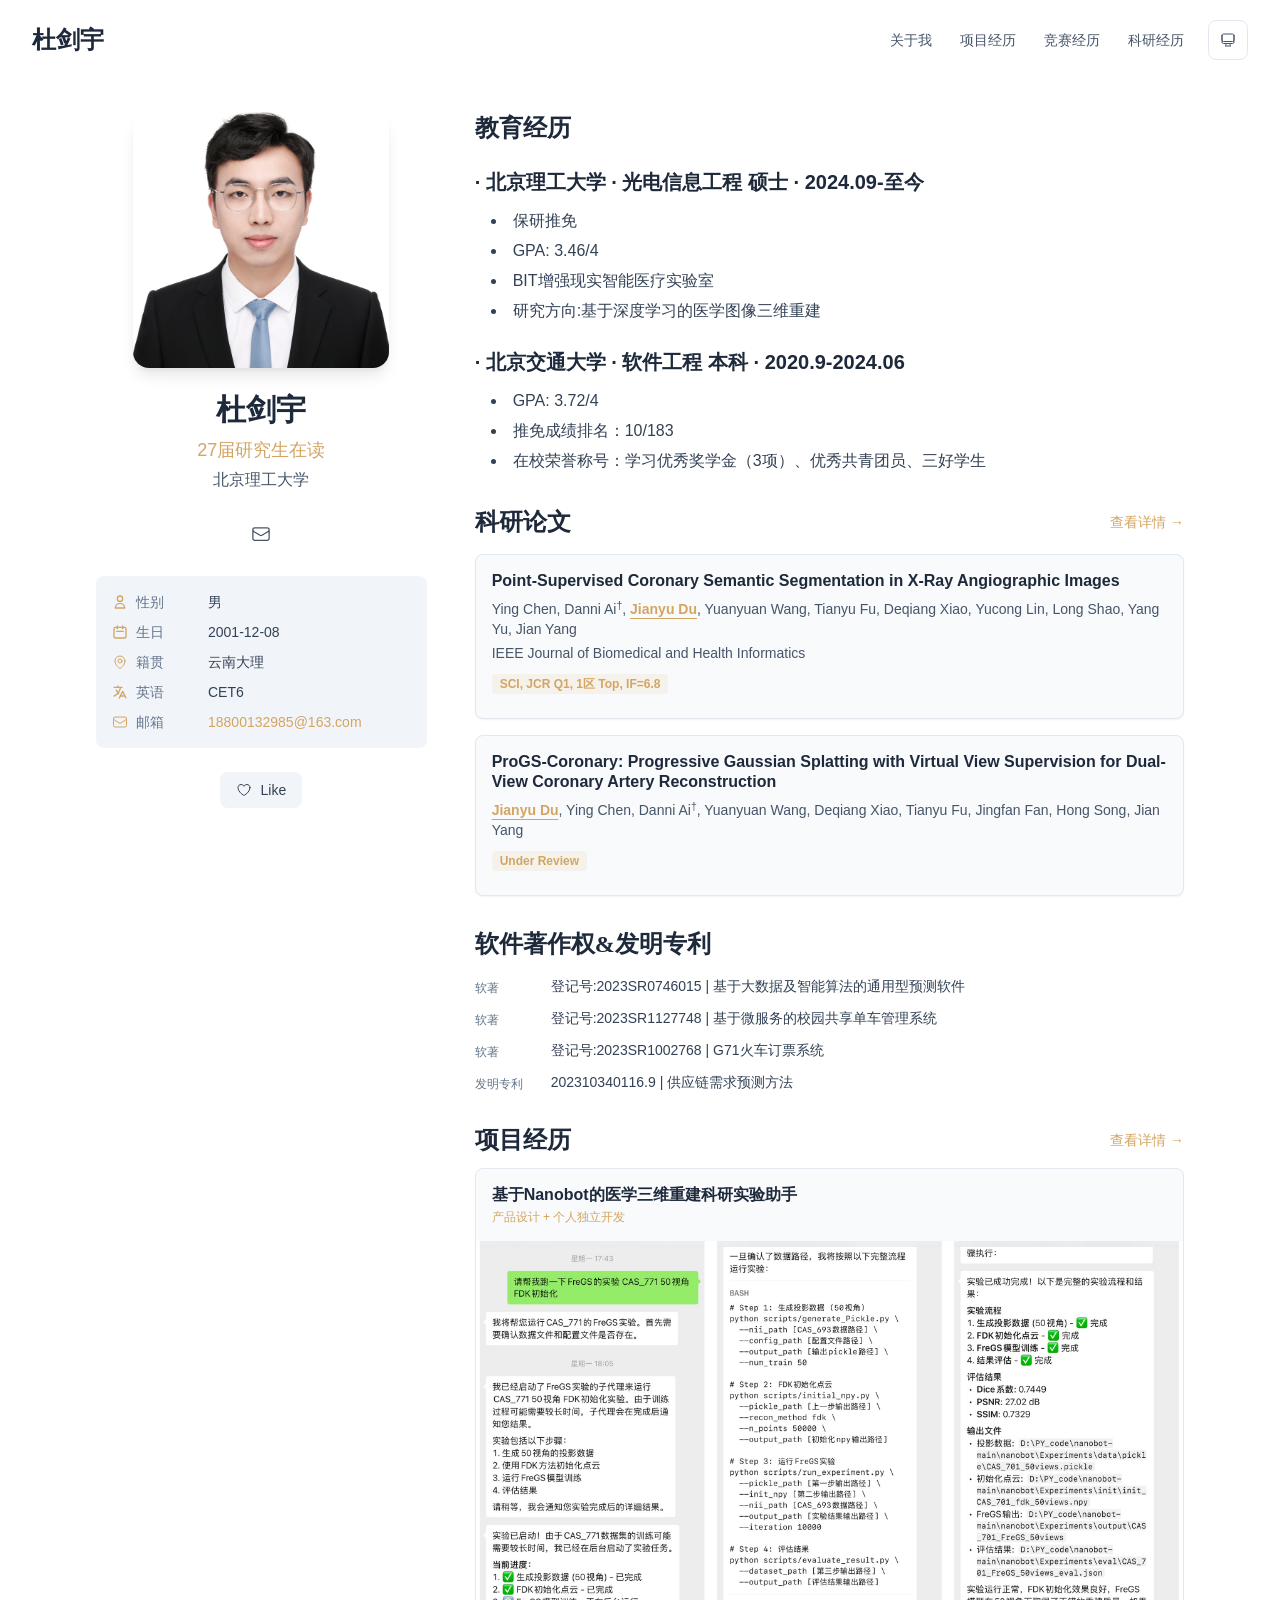
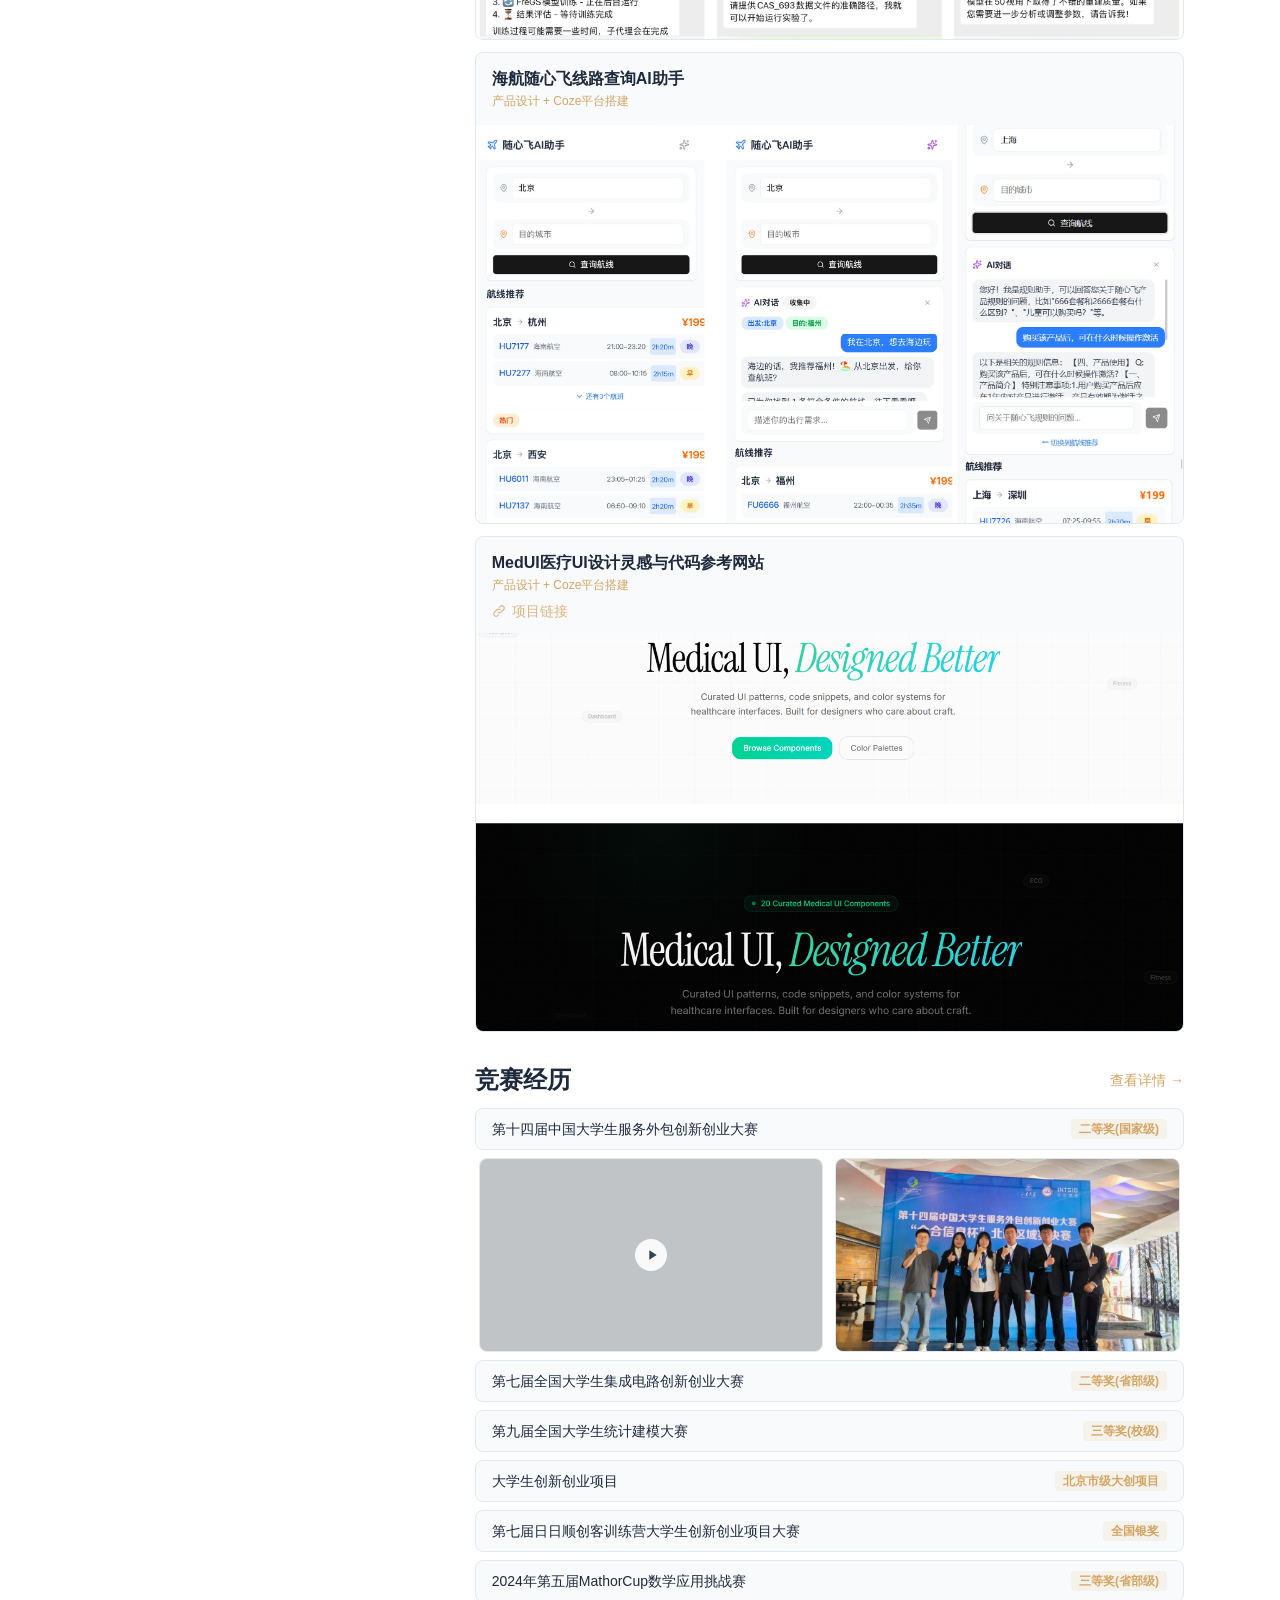
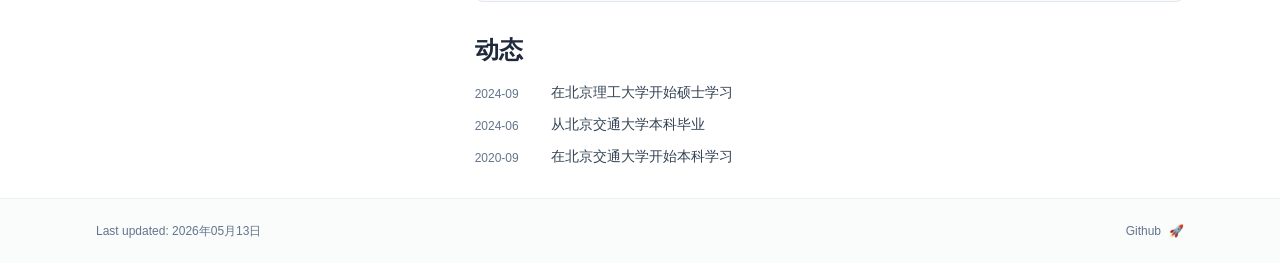
==== commit 5be0de39: "Add files via upload" ====
--- a/index.html
+++ b/index.html
@@ -57,7 +57,13 @@
       root.lang = 'en';
       root.setAttribute('data-locale', 'en');
     }
-  </script><title>杜剑宇</title><meta name="description" content="个人主页"/><meta name="author" content="杜剑宇"/><meta name="keywords" content="杜剑宇,PhD,Research,北京理工大学"/><meta name="creator" content="杜剑宇"/><meta name="publisher" content="杜剑宇"/><meta property="og:title" content="杜剑宇"/><meta property="og:description" content="个人主页"/><meta property="og:site_name" content="杜剑宇&#x27;s Academic Website"/><meta property="og:locale" content="en_US"/><meta property="og:type" content="website"/><meta name="twitter:card" content="summary"/><meta name="twitter:title" content="杜剑宇"/><meta name="twitter:description" content="个人主页"/><link rel="icon" href="/favicon.svg"/><script>document.querySelectorAll('body link[rel="icon"], body link[rel="apple-touch-icon"]').forEach(el => document.head.appendChild(el))</script><script src="/_next/static/chunks/polyfills-42372ed130431b0a.js" noModule=""></script></head><body class="font-sans antialiased"><div style="visibility:hidden"><nav class="fixed top-0 left-0 right-0 z-50" data-headlessui-state=""><div class="transition-all duration-300 ease-out bg-transparent" style="transform:translateY(-100px)"><div class="max-w-7xl mx-auto px-4 sm:px-6 lg:px-8"><div class="flex justify-between items-center h-16 lg:h-20"><div class="flex-shrink-0" tabindex="0"><a class="text-xl lg:text-2xl font-serif font-semibold text-primary hover:text-accent transition-colors duration-200" href="/">杜剑宇</a></div><div class="hidden lg:block"><div class="ml-10 flex items-center space-x-3"><div class="relative flex items-baseline space-x-1"><a data-nav-href="/" class="relative px-3 py-2 text-sm font-medium rounded-lg transition-colors duration-150 text-primary" href="/">关于我</a><a data-nav-href="/teaching" class="relative px-3 py-2 text-sm font-medium rounded-lg transition-colors duration-150 text-neutral-600" href="/teaching/">项目经历</a><a data-nav-href="/awards" class="relative px-3 py-2 text-sm font-medium rounded-lg transition-colors duration-150 text-neutral-600" href="/awards/">竞赛经历</a><a data-nav-href="/publications" class="relative px-3 py-2 text-sm font-medium rounded-lg transition-colors duration-150 text-neutral-600" href="/publications/">科研经历</a></div><div class="flex items-center justify-center w-10 h-10 rounded-lg border border-neutral-200 dark:border-[rgba(148,163,184,0.24)] bg-background dark:bg-neutral-800"><div class="w-4 h-4 rounded-full bg-neutral-300 animate-pulse"></div></div></div></div><div class="lg:hidden flex items-center space-x-2"><div class="flex items-center justify-center w-10 h-10 rounded-lg border border-neutral-200 dark:border-[rgba(148,163,184,0.24)] bg-background dark:bg-neutral-800"><div class="w-4 h-4 rounded-full bg-neutral-300 animate-pulse"></div></div><button class="inline-flex items-center justify-center p-2 rounded-md text-neutral-600 hover:text-primary hover:bg-neutral-100 dark:hover:bg-neutral-800 focus:outline-none focus:ring-2 focus:ring-inset focus:ring-accent transition-colors duration-200" id="headlessui-disclosure-button-«R7pdb»" type="button" aria-expanded="false" data-headlessui-state=""><span class="sr-only">Open main menu</span><div><svg xmlns="http://www.w3.org/2000/svg" fill="none" viewBox="0 0 24 24" stroke-width="1.5" stroke="currentColor" aria-hidden="true" data-slot="icon" class="block h-6 w-6"><path stroke-linecap="round" stroke-linejoin="round" d="M3.75 6.75h16.5M3.75 12h16.5m-16.5 5.25h16.5"></path></svg></div></button></div></div></div></div></nav><main class="min-h-screen pt-16 lg:pt-20"><div class="max-w-6xl mx-auto px-4 sm:px-6 lg:px-8 py-8 bg-background min-h-screen"><div class="grid grid-cols-1 lg:grid-cols-3 gap-12"><div class="lg:col-span-1"><div class="sticky top-8" style="opacity:0;transform:translateY(20px)"><div class="w-64 h-64 mx-auto mb-6 rounded-2xl overflow-hidden shadow-lg hover:shadow-xl transition-all duration-200 hover:scale-105"><img alt="杜剑宇" width="256" height="256" decoding="async" data-nimg="1" class="w-full h-full object-cover object-[32%_center]" style="color:transparent" src="/_409_2.jpg"/></div><div class="text-center mb-6"><h1 class="text-3xl font-serif font-bold text-primary mb-2">杜剑宇</h1><p class="text-lg text-accent font-medium mb-1">27届研究生在读</p><p class="text-neutral-600 mb-2">北京理工大学</p></div><div class="flex flex-wrap justify-center gap-3 sm:gap-4 mb-6 relative px-2"><div class="relative"><button class="p-2 sm:p-2 transition-colors duration-200 text-neutral-600 dark:text-neutral-400 hover:text-accent" aria-label="Email"><svg xmlns="http://www.w3.org/2000/svg" fill="none" viewBox="0 0 24 24" stroke-width="1.5" stroke="currentColor" aria-hidden="true" data-slot="icon" class="h-5 w-5"><path stroke-linecap="round" stroke-linejoin="round" d="M21.75 6.75v10.5a2.25 2.25 0 0 1-2.25 2.25h-15a2.25 2.25 0 0 1-2.25-2.25V6.75m19.5 0A2.25 2.25 0 0 0 19.5 4.5h-15a2.25 2.25 0 0 0-2.25 2.25m19.5 0v.243a2.25 2.25 0 0 1-1.07 1.916l-7.5 4.615a2.25 2.25 0 0 1-2.36 0L3.32 8.91a2.25 2.25 0 0 1-1.07-1.916V6.75"></path></svg></button></div></div><div class="bg-neutral-100 dark:bg-neutral-800 rounded-lg p-4 mb-6 hover:shadow-lg transition-all duration-200 hover:scale-[1.02]"><div class="space-y-2.5 text-sm"><div class="flex items-center gap-2 text-neutral-700 dark:text-neutral-300"><svg class="w-4 h-4 text-accent shrink-0" fill="none" viewBox="0 0 24 24" stroke="currentColor" stroke-width="2"><path stroke-linecap="round" stroke-linejoin="round" d="M16 7a4 4 0 11-8 0 4 4 0 018 0zM12 14a7 7 0 00-7 7h14a7 7 0 00-7-7z"></path></svg><span class="text-neutral-500 dark:text-neutral-400 w-16 shrink-0">性别</span><span>男</span></div><div class="flex items-center gap-2 text-neutral-700 dark:text-neutral-300"><svg class="w-4 h-4 text-accent shrink-0" fill="none" viewBox="0 0 24 24" stroke="currentColor" stroke-width="2"><path stroke-linecap="round" stroke-linejoin="round" d="M8 7V3m8 4V3m-9 8h10M5 21h14a2 2 0 002-2V7a2 2 0 00-2-2H5a2 2 0 00-2 2v12a2 2 0 002 2z"></path></svg><span class="text-neutral-500 dark:text-neutral-400 w-16 shrink-0">生日</span><span>2001-12-08</span></div><div class="flex items-center gap-2 text-neutral-700 dark:text-neutral-300"><svg xmlns="http://www.w3.org/2000/svg" fill="none" viewBox="0 0 24 24" stroke-width="1.5" stroke="currentColor" aria-hidden="true" data-slot="icon" class="w-4 h-4 text-accent shrink-0"><path stroke-linecap="round" stroke-linejoin="round" d="M15 10.5a3 3 0 1 1-6 0 3 3 0 0 1 6 0Z"></path><path stroke-linecap="round" stroke-linejoin="round" d="M19.5 10.5c0 7.142-7.5 11.25-7.5 11.25S4.5 17.642 4.5 10.5a7.5 7.5 0 1 1 15 0Z"></path></svg><span class="text-neutral-500 dark:text-neutral-400 w-16 shrink-0">籍贯</span><span>云南大理</span></div><div class="flex items-center gap-2 text-neutral-700 dark:text-neutral-300"><svg class="w-4 h-4 text-accent shrink-0" fill="none" viewBox="0 0 24 24" stroke="currentColor" stroke-width="2"><path stroke-linecap="round" stroke-linejoin="round" d="M3 5h12M9 3v2m1.048 9.5A18.022 18.022 0 016.412 9m6.088 9h7M11 21l5-10 5 10M12.751 5C11.783 10.77 8.07 15.61 3 18.129"></path></svg><span class="text-neutral-500 dark:text-neutral-400 w-16 shrink-0">英语</span><span>CET6</span></div><div class="flex items-center gap-2 text-neutral-700 dark:text-neutral-300"><svg xmlns="http://www.w3.org/2000/svg" fill="none" viewBox="0 0 24 24" stroke-width="1.5" stroke="currentColor" aria-hidden="true" data-slot="icon" class="w-4 h-4 text-accent shrink-0"><path stroke-linecap="round" stroke-linejoin="round" d="M21.75 6.75v10.5a2.25 2.25 0 0 1-2.25 2.25h-15a2.25 2.25 0 0 1-2.25-2.25V6.75m19.5 0A2.25 2.25 0 0 0 19.5 4.5h-15a2.25 2.25 0 0 0-2.25 2.25m19.5 0v.243a2.25 2.25 0 0 1-1.07 1.916l-7.5 4.615a2.25 2.25 0 0 1-2.36 0L3.32 8.91a2.25 2.25 0 0 1-1.07-1.916V6.75"></path></svg><span class="text-neutral-500 dark:text-neutral-400 w-16 shrink-0">邮箱</span><a href="mailto:18800132985@163.com" class="text-accent hover:text-accent-dark transition-colors break-all">18800132985@163.com</a></div></div></div><div class="flex justify-center"><div class="relative"><button class="flex items-center space-x-2 px-4 py-2 rounded-lg font-medium text-sm transition-all duration-200 bg-neutral-100 dark:bg-neutral-800 text-neutral-700 dark:text-neutral-500 hover:bg-red-50 dark:hover:bg-red-900/20 hover:text-red-600 dark:hover:text-red-400 cursor-pointer" tabindex="0"><svg xmlns="http://www.w3.org/2000/svg" fill="none" viewBox="0 0 24 24" stroke-width="1.5" stroke="currentColor" aria-hidden="true" data-slot="icon" class="h-4 w-4"><path stroke-linecap="round" stroke-linejoin="round" d="M21 8.25c0-2.485-2.099-4.5-4.688-4.5-1.935 0-3.597 1.126-4.312 2.733-.715-1.607-2.377-2.733-4.313-2.733C5.1 3.75 3 5.765 3 8.25c0 7.22 9 12 9 12s9-4.78 9-12Z"></path></svg><span>Like</span></button></div></div></div></div><div class="lg:col-span-2 space-y-8"><section id="about" class="scroll-mt-24 space-y-8"><section style="opacity:0;transform:translateY(20px)"><h2 class="text-2xl font-serif font-bold text-primary mb-4">教育经历</h2><div class="text-neutral-700 dark:text-neutral-600 leading-relaxed"><h3 class="text-xl font-semibold text-primary mt-6 mb-3">· 北京理工大学 · 光电信息工程 硕士 · 2024.09-至今</h3>
+  </script><script>
+              (function(c,l,a,r,i,t,y){
+                c[a]=c[a]||function(){(c[a].q=c[a].q||[]).push(arguments)};
+                t=l.createElement(r);t.async=1;t.src="https://www.clarity.ms/tag/"+i;
+                y=l.getElementsByTagName(r)[0];y.parentNode.insertBefore(t,y);
+              })(window, document, "clarity", "script", "wr0d6cjcry");
+            </script><title>杜剑宇</title><meta name="description" content="个人主页"/><meta name="author" content="杜剑宇"/><meta name="keywords" content="杜剑宇,PhD,Research,北京理工大学"/><meta name="creator" content="杜剑宇"/><meta name="publisher" content="杜剑宇"/><meta property="og:title" content="杜剑宇"/><meta property="og:description" content="个人主页"/><meta property="og:site_name" content="杜剑宇&#x27;s Academic Website"/><meta property="og:locale" content="en_US"/><meta property="og:type" content="website"/><meta name="twitter:card" content="summary"/><meta name="twitter:title" content="杜剑宇"/><meta name="twitter:description" content="个人主页"/><link rel="icon" href="/favicon.svg"/><script>document.querySelectorAll('body link[rel="icon"], body link[rel="apple-touch-icon"]').forEach(el => document.head.appendChild(el))</script><script src="/_next/static/chunks/polyfills-42372ed130431b0a.js" noModule=""></script></head><body class="font-sans antialiased"><div style="visibility:hidden"><nav class="fixed top-0 left-0 right-0 z-50" data-headlessui-state=""><div class="transition-all duration-300 ease-out bg-transparent" style="transform:translateY(-100px)"><div class="max-w-7xl mx-auto px-4 sm:px-6 lg:px-8"><div class="flex justify-between items-center h-16 lg:h-20"><div class="flex-shrink-0" tabindex="0"><a class="text-xl lg:text-2xl font-serif font-semibold text-primary hover:text-accent transition-colors duration-200" href="/">杜剑宇</a></div><div class="hidden lg:block"><div class="ml-10 flex items-center space-x-3"><div class="relative flex items-baseline space-x-1"><a data-nav-href="/" class="relative px-3 py-2 text-sm font-medium rounded-lg transition-colors duration-150 text-primary" href="/">关于我</a><a data-nav-href="/teaching" class="relative px-3 py-2 text-sm font-medium rounded-lg transition-colors duration-150 text-neutral-600" href="/teaching/">项目经历</a><a data-nav-href="/awards" class="relative px-3 py-2 text-sm font-medium rounded-lg transition-colors duration-150 text-neutral-600" href="/awards/">竞赛经历</a><a data-nav-href="/publications" class="relative px-3 py-2 text-sm font-medium rounded-lg transition-colors duration-150 text-neutral-600" href="/publications/">科研经历</a></div><div class="flex items-center justify-center w-10 h-10 rounded-lg border border-neutral-200 dark:border-[rgba(148,163,184,0.24)] bg-background dark:bg-neutral-800"><div class="w-4 h-4 rounded-full bg-neutral-300 animate-pulse"></div></div></div></div><div class="lg:hidden flex items-center space-x-2"><div class="flex items-center justify-center w-10 h-10 rounded-lg border border-neutral-200 dark:border-[rgba(148,163,184,0.24)] bg-background dark:bg-neutral-800"><div class="w-4 h-4 rounded-full bg-neutral-300 animate-pulse"></div></div><button class="inline-flex items-center justify-center p-2 rounded-md text-neutral-600 hover:text-primary hover:bg-neutral-100 dark:hover:bg-neutral-800 focus:outline-none focus:ring-2 focus:ring-inset focus:ring-accent transition-colors duration-200" id="headlessui-disclosure-button-«R7pdb»" type="button" aria-expanded="false" data-headlessui-state=""><span class="sr-only">Open main menu</span><div><svg xmlns="http://www.w3.org/2000/svg" fill="none" viewBox="0 0 24 24" stroke-width="1.5" stroke="currentColor" aria-hidden="true" data-slot="icon" class="block h-6 w-6"><path stroke-linecap="round" stroke-linejoin="round" d="M3.75 6.75h16.5M3.75 12h16.5m-16.5 5.25h16.5"></path></svg></div></button></div></div></div></div></nav><main class="min-h-screen pt-16 lg:pt-20"><div class="max-w-6xl mx-auto px-4 sm:px-6 lg:px-8 py-8 bg-background min-h-screen"><div class="grid grid-cols-1 lg:grid-cols-3 gap-12"><div class="lg:col-span-1"><div class="sticky top-8" style="opacity:0;transform:translateY(20px)"><div class="w-64 h-64 mx-auto mb-6 rounded-2xl overflow-hidden shadow-lg hover:shadow-xl transition-all duration-200 hover:scale-105"><img alt="杜剑宇" width="256" height="256" decoding="async" data-nimg="1" class="w-full h-full object-cover object-[32%_center]" style="color:transparent" src="/_409_2.jpg"/></div><div class="text-center mb-6"><h1 class="text-3xl font-serif font-bold text-primary mb-2">杜剑宇</h1><p class="text-lg text-accent font-medium mb-1">27届研究生在读</p><p class="text-neutral-600 mb-2">北京理工大学</p></div><div class="flex flex-wrap justify-center gap-3 sm:gap-4 mb-6 relative px-2"><div class="relative"><button class="p-2 sm:p-2 transition-colors duration-200 text-neutral-600 dark:text-neutral-400 hover:text-accent" aria-label="Email"><svg xmlns="http://www.w3.org/2000/svg" fill="none" viewBox="0 0 24 24" stroke-width="1.5" stroke="currentColor" aria-hidden="true" data-slot="icon" class="h-5 w-5"><path stroke-linecap="round" stroke-linejoin="round" d="M21.75 6.75v10.5a2.25 2.25 0 0 1-2.25 2.25h-15a2.25 2.25 0 0 1-2.25-2.25V6.75m19.5 0A2.25 2.25 0 0 0 19.5 4.5h-15a2.25 2.25 0 0 0-2.25 2.25m19.5 0v.243a2.25 2.25 0 0 1-1.07 1.916l-7.5 4.615a2.25 2.25 0 0 1-2.36 0L3.32 8.91a2.25 2.25 0 0 1-1.07-1.916V6.75"></path></svg></button></div></div><div class="bg-neutral-100 dark:bg-neutral-800 rounded-lg p-4 mb-6 hover:shadow-lg transition-all duration-200 hover:scale-[1.02]"><div class="space-y-2.5 text-sm"><div class="flex items-center gap-2 text-neutral-700 dark:text-neutral-300"><svg class="w-4 h-4 text-accent shrink-0" fill="none" viewBox="0 0 24 24" stroke="currentColor" stroke-width="2"><path stroke-linecap="round" stroke-linejoin="round" d="M16 7a4 4 0 11-8 0 4 4 0 018 0zM12 14a7 7 0 00-7 7h14a7 7 0 00-7-7z"></path></svg><span class="text-neutral-500 dark:text-neutral-400 w-16 shrink-0">性别</span><span>男</span></div><div class="flex items-center gap-2 text-neutral-700 dark:text-neutral-300"><svg class="w-4 h-4 text-accent shrink-0" fill="none" viewBox="0 0 24 24" stroke="currentColor" stroke-width="2"><path stroke-linecap="round" stroke-linejoin="round" d="M8 7V3m8 4V3m-9 8h10M5 21h14a2 2 0 002-2V7a2 2 0 00-2-2H5a2 2 0 00-2 2v12a2 2 0 002 2z"></path></svg><span class="text-neutral-500 dark:text-neutral-400 w-16 shrink-0">生日</span><span>2001-12-08</span></div><div class="flex items-center gap-2 text-neutral-700 dark:text-neutral-300"><svg xmlns="http://www.w3.org/2000/svg" fill="none" viewBox="0 0 24 24" stroke-width="1.5" stroke="currentColor" aria-hidden="true" data-slot="icon" class="w-4 h-4 text-accent shrink-0"><path stroke-linecap="round" stroke-linejoin="round" d="M15 10.5a3 3 0 1 1-6 0 3 3 0 0 1 6 0Z"></path><path stroke-linecap="round" stroke-linejoin="round" d="M19.5 10.5c0 7.142-7.5 11.25-7.5 11.25S4.5 17.642 4.5 10.5a7.5 7.5 0 1 1 15 0Z"></path></svg><span class="text-neutral-500 dark:text-neutral-400 w-16 shrink-0">籍贯</span><span>云南大理</span></div><div class="flex items-center gap-2 text-neutral-700 dark:text-neutral-300"><svg class="w-4 h-4 text-accent shrink-0" fill="none" viewBox="0 0 24 24" stroke="currentColor" stroke-width="2"><path stroke-linecap="round" stroke-linejoin="round" d="M3 5h12M9 3v2m1.048 9.5A18.022 18.022 0 016.412 9m6.088 9h7M11 21l5-10 5 10M12.751 5C11.783 10.77 8.07 15.61 3 18.129"></path></svg><span class="text-neutral-500 dark:text-neutral-400 w-16 shrink-0">英语</span><span>CET6</span></div><div class="flex items-center gap-2 text-neutral-700 dark:text-neutral-300"><svg xmlns="http://www.w3.org/2000/svg" fill="none" viewBox="0 0 24 24" stroke-width="1.5" stroke="currentColor" aria-hidden="true" data-slot="icon" class="w-4 h-4 text-accent shrink-0"><path stroke-linecap="round" stroke-linejoin="round" d="M21.75 6.75v10.5a2.25 2.25 0 0 1-2.25 2.25h-15a2.25 2.25 0 0 1-2.25-2.25V6.75m19.5 0A2.25 2.25 0 0 0 19.5 4.5h-15a2.25 2.25 0 0 0-2.25 2.25m19.5 0v.243a2.25 2.25 0 0 1-1.07 1.916l-7.5 4.615a2.25 2.25 0 0 1-2.36 0L3.32 8.91a2.25 2.25 0 0 1-1.07-1.916V6.75"></path></svg><span class="text-neutral-500 dark:text-neutral-400 w-16 shrink-0">邮箱</span><a href="mailto:18800132985@163.com" class="text-accent hover:text-accent-dark transition-colors break-all">18800132985@163.com</a></div></div></div><div class="flex justify-center"><div class="relative"><button class="flex items-center space-x-2 px-4 py-2 rounded-lg font-medium text-sm transition-all duration-200 bg-neutral-100 dark:bg-neutral-800 text-neutral-700 dark:text-neutral-500 hover:bg-red-50 dark:hover:bg-red-900/20 hover:text-red-600 dark:hover:text-red-400 cursor-pointer" tabindex="0"><svg xmlns="http://www.w3.org/2000/svg" fill="none" viewBox="0 0 24 24" stroke-width="1.5" stroke="currentColor" aria-hidden="true" data-slot="icon" class="h-4 w-4"><path stroke-linecap="round" stroke-linejoin="round" d="M21 8.25c0-2.485-2.099-4.5-4.688-4.5-1.935 0-3.597 1.126-4.312 2.733-.715-1.607-2.377-2.733-4.313-2.733C5.1 3.75 3 5.765 3 8.25c0 7.22 9 12 9 12s9-4.78 9-12Z"></path></svg><span>Like</span></button></div></div></div></div><div class="lg:col-span-2 space-y-8"><section id="about" class="scroll-mt-24 space-y-8"><section style="opacity:0;transform:translateY(20px)"><h2 class="text-2xl font-serif font-bold text-primary mb-4">教育经历</h2><div class="text-neutral-700 dark:text-neutral-600 leading-relaxed"><h3 class="text-xl font-semibold text-primary mt-6 mb-3">· 北京理工大学 · 光电信息工程 硕士 · 2024.09-至今</h3>
 <ul class="list-disc list-inside mb-4 space-y-1 ml-4">
 <li class="mb-1">保研推免</li>
 <li class="mb-1">GPA: 3.46/4</li>
@@ -69,4 +75,4 @@
 <li class="mb-1">GPA: 3.72/4</li>
 <li class="mb-1">推免成绩排名：10/183</li>
 <li class="mb-1">在校荣誉称号：学习优秀奖学金（3项）、优秀共青团员、三好学生</li>
-</ul></div></section><section style="opacity:0;transform:translateY(20px)"><div class="flex items-center justify-between mb-4"><h2 class="text-2xl font-serif font-bold text-primary">科研论文</h2><a class="text-accent hover:text-accent-dark text-sm font-medium transition-all duration-200 rounded hover:bg-accent/10 hover:shadow-sm" href="/publications/">查看详情<!-- --> →</a></div><div class="space-y-4"><div class="bg-neutral-50 dark:bg-neutral-800 p-4 rounded-lg shadow-sm border border-neutral-200 dark:border-[rgba(148,163,184,0.24)] hover:shadow-lg transition-all duration-200 hover:scale-[1.02]" style="opacity:0;transform:translateY(20px)"><h3 class="font-semibold text-primary mb-2 leading-tight">Point-Supervised Coronary Semantic Segmentation in X-Ray Angiographic Images</h3><p class="text-sm text-neutral-600 dark:text-neutral-500 mb-1"><span><span class=" ">Ying Chen</span>, </span><span><span class=" ">Danni Ai</span><sup class="ml-0 text-neutral-600 dark:text-neutral-500">†</sup>, </span><span><span class="font-semibold text-accent underline underline-offset-4 decoration-accent">Jianyu Du</span>, </span><span><span class=" ">Yuanyuan Wang</span>, </span><span><span class=" ">Tianyu Fu</span>, </span><span><span class=" ">Deqiang Xiao</span>, </span><span><span class=" ">Yucong Lin</span>, </span><span><span class=" ">Long Shao</span>, </span><span><span class=" ">Yang Yu</span>, </span><span><span class=" ">Jian Yang</span></span></p><p class="text-sm text-neutral-600 dark:text-neutral-500 mb-2">IEEE Journal of Biomedical and Health Informatics</p><p class="text-xs font-semibold text-accent mb-2 bg-accent/10 inline-block px-2 py-0.5 rounded">SCI, JCR Q1, 1区 Top, IF=6.8</p></div><div class="bg-neutral-50 dark:bg-neutral-800 p-4 rounded-lg shadow-sm border border-neutral-200 dark:border-[rgba(148,163,184,0.24)] hover:shadow-lg transition-all duration-200 hover:scale-[1.02]" style="opacity:0;transform:translateY(20px)"><h3 class="font-semibold text-primary mb-2 leading-tight">ProGS-Coronary: Progressive Gaussian Splatting with Virtual View Supervision for Dual-View Coronary Artery Reconstruction</h3><p class="text-sm text-neutral-600 dark:text-neutral-500 mb-1"><span><span class="font-semibold text-accent underline underline-offset-4 decoration-accent">Jianyu Du</span>, </span><span><span class=" ">Ying Chen</span>, </span><span><span class=" ">Danni Ai</span><sup class="ml-0 text-neutral-600 dark:text-neutral-500">†</sup>, </span><span><span class=" ">Yuanyuan Wang</span>, </span><span><span class=" ">Deqiang Xiao</span>, </span><span><span class=" ">Tianyu Fu</span>, </span><span><span class=" ">Jingfan Fan</span>, </span><span><span class=" ">Hong Song</span>, </span><span><span class=" ">Jian Yang</span></span></p><p class="text-sm text-neutral-600 dark:text-neutral-500 mb-2"></p><p class="text-xs font-semibold text-accent mb-2 bg-accent/10 inline-block px-2 py-0.5 rounded">Under Review</p></div></div></section><section style="opacity:0;transform:translateY(20px)"><h2 class="text-2xl font-serif font-bold text-primary mb-4">软件著作权&amp;发明专利</h2><div class="space-y-3"><div class="flex items-start space-x-3"><span class="text-xs text-neutral-500 mt-1 w-16 flex-shrink-0">软著</span><p class="text-sm text-neutral-700">登记号:2023SR0746015  |  基于大数据及智能算法的通用型预测软件</p></div><div class="flex items-start space-x-3"><span class="text-xs text-neutral-500 mt-1 w-16 flex-shrink-0">软著</span><p class="text-sm text-neutral-700">登记号:2023SR1127748  |  基于微服务的校园共享单车管理系统</p></div><div class="flex items-start space-x-3"><span class="text-xs text-neutral-500 mt-1 w-16 flex-shrink-0">软著</span><p class="text-sm text-neutral-700">登记号:2023SR1002768  |  G71火车订票系统</p></div><div class="flex items-start space-x-3"><span class="text-xs text-neutral-500 mt-1 w-16 flex-shrink-0">发明专利</span><p class="text-sm text-neutral-700">202310340116.9  |  供应链需求预测方法</p></div></div></section><section style="opacity:0;transform:translateY(20px)"><div class="flex items-center justify-between mb-3"><h2 class="text-2xl font-serif font-bold text-primary">项目经历</h2><a class="text-accent hover:text-accent-dark text-sm font-medium transition-all duration-200 rounded hover:bg-accent/10 hover:shadow-sm" href="/teaching/">查看详情 →</a></div><div class="space-y-3"><div class="bg-neutral-50 dark:bg-neutral-800 rounded-lg border border-neutral-200 dark:border-[rgba(148,163,184,0.24)] overflow-hidden transition-all duration-300 hover:shadow-lg hover:border-accent/40 hover:-translate-y-0.5 cursor-pointer group" style="opacity:0;transform:translateY(10px)"><div class="p-4 pb-2"><h3 class="text-base font-semibold text-primary leading-tight mb-1 group-hover:text-accent transition-colors duration-200">基于Nanobot的医学三维重建科研实验助手</h3><p class="text-xs text-accent font-medium mb-2">产品设计 + 个人独立开发</p></div><div class="relative w-full aspect-video bg-neutral-100 dark:bg-neutral-700 overflow-hidden"><img alt="基于Nanobot的医学三维重建科研实验助手" loading="lazy" decoding="async" data-nimg="fill" class="object-cover transition-transform duration-500 group-hover:scale-105" style="position:absolute;height:100%;width:100%;left:0;top:0;right:0;bottom:0;color:transparent" src="/project/Nano_AI/Nano_AI_01.jpg"/></div></div><div class="bg-neutral-50 dark:bg-neutral-800 rounded-lg border border-neutral-200 dark:border-[rgba(148,163,184,0.24)] overflow-hidden transition-all duration-300 hover:shadow-lg hover:border-accent/40 hover:-translate-y-0.5 cursor-pointer group" style="opacity:0;transform:translateY(10px)"><div class="p-4 pb-2"><h3 class="text-base font-semibold text-primary leading-tight mb-1 group-hover:text-accent transition-colors duration-200">海航随心飞线路查询AI助手</h3><p class="text-xs text-accent font-medium mb-2">产品设计 + Coze平台搭建</p></div><div class="relative w-full aspect-video bg-neutral-100 dark:bg-neutral-700 overflow-hidden"><img alt="海航随心飞线路查询AI助手" loading="lazy" decoding="async" data-nimg="fill" class="object-cover transition-transform duration-500 group-hover:scale-105" style="position:absolute;height:100%;width:100%;left:0;top:0;right:0;bottom:0;color:transparent" src="/project/HNA_AI/HNA_AI_01.jpg"/></div></div><div class="bg-neutral-50 dark:bg-neutral-800 rounded-lg border border-neutral-200 dark:border-[rgba(148,163,184,0.24)] overflow-hidden transition-all duration-300 hover:shadow-lg hover:border-accent/40 hover:-translate-y-0.5 cursor-pointer group" style="opacity:0;transform:translateY(10px)"><div class="p-4 pb-2"><h3 class="text-base font-semibold text-primary leading-tight mb-1 group-hover:text-accent transition-colors duration-200">MedUI医疗UI设计灵感与代码参考网站</h3><p class="text-xs text-accent font-medium mb-2">产品设计 + Coze平台搭建</p><a href="https://8hx58hpq4j.coze.site" target="_blank" rel="noopener noreferrer" class="inline-flex items-center gap-1.5 text-sm text-accent/80 hover:text-accent font-medium transition-colors"><svg class="w-3.5 h-3.5" fill="none" viewBox="0 0 24 24" stroke="currentColor" stroke-width="2"><path stroke-linecap="round" stroke-linejoin="round" d="M13.828 10.172a4 4 0 00-5.656 0l-4 4a4 4 0 105.656 5.656l1.102-1.101m-.758-4.899a4 4 0 005.656 0l4-4a4 4 0 00-5.656-5.656l-1.1 1.1"></path></svg>项目链接</a></div><div class="relative w-full aspect-video bg-neutral-100 dark:bg-neutral-700 overflow-hidden"><img alt="MedUI医疗UI设计灵感与代码参考网站" loading="lazy" decoding="async" data-nimg="fill" class="object-cover transition-transform duration-500 group-hover:scale-105" style="position:absolute;height:100%;width:100%;left:0;top:0;right:0;bottom:0;color:transparent" src="/project/MedUI/MedUI_01.png"/></div></div></div></section><section style="opacity:0;transform:translateY(20px)"><div class="flex items-center justify-between mb-3"><h2 class="text-2xl font-serif font-bold text-primary">竞赛经历</h2><a class="text-accent hover:text-accent-dark text-sm font-medium transition-all duration-200 rounded hover:bg-accent/10 hover:shadow-sm" href="/awards/">查看详情 →</a></div><div class="space-y-2"><div style="opacity:0;transform:translateY(10px)"><div class="flex items-center justify-between bg-neutral-50 dark:bg-neutral-800 px-4 py-2.5 rounded-lg border border-neutral-200 dark:border-[rgba(148,163,184,0.24)] hover:shadow-sm transition-all duration-200"><div class="flex items-center gap-3 min-w-0"><span class="text-sm font-medium text-primary truncate">第十四届中国大学生服务外包创新创业大赛</span></div><span class="text-xs font-semibold text-accent whitespace-nowrap ml-3 shrink-0 bg-accent/10 px-2 py-0.5 rounded">二等奖(国家级)</span></div><div class="flex gap-3 mt-2 px-1"><div class="relative w-1/2 aspect-video rounded-lg overflow-hidden bg-neutral-100 dark:bg-neutral-800 cursor-pointer border border-neutral-200 dark:border-neutral-700 hover:shadow-md transition-shadow"><video src="/FWWB/video.mp4" class="w-full h-full object-cover" muted="" preload="metadata"></video><div class="absolute inset-0 flex items-center justify-center bg-black/20 hover:bg-black/30 transition-colors"><div class="w-8 h-8 rounded-full bg-white/90 flex items-center justify-center"><svg class="w-4 h-4 text-neutral-700 ml-0.5" fill="currentColor" viewBox="0 0 24 24"><path d="M8 5v14l11-7z"></path></svg></div></div></div><div class="relative w-1/2 aspect-video rounded-lg overflow-hidden bg-neutral-100 dark:bg-neutral-800 cursor-pointer border border-neutral-200 dark:border-neutral-700 hover:shadow-md transition-shadow"><img alt="团队合照" loading="lazy" decoding="async" data-nimg="fill" class="object-cover" style="position:absolute;height:100%;width:100%;left:0;top:0;right:0;bottom:0;color:transparent" src="/FWWB/team.jpg"/></div></div></div><div style="opacity:0;transform:translateY(10px)"><div class="flex items-center justify-between bg-neutral-50 dark:bg-neutral-800 px-4 py-2.5 rounded-lg border border-neutral-200 dark:border-[rgba(148,163,184,0.24)] hover:shadow-sm transition-all duration-200"><div class="flex items-center gap-3 min-w-0"><span class="text-sm font-medium text-primary truncate">第七届全国大学生集成电路创新创业大赛</span></div><span class="text-xs font-semibold text-accent whitespace-nowrap ml-3 shrink-0 bg-accent/10 px-2 py-0.5 rounded">二等奖(省部级)</span></div></div><div style="opacity:0;transform:translateY(10px)"><div class="flex items-center justify-between bg-neutral-50 dark:bg-neutral-800 px-4 py-2.5 rounded-lg border border-neutral-200 dark:border-[rgba(148,163,184,0.24)] hover:shadow-sm transition-all duration-200"><div class="flex items-center gap-3 min-w-0"><span class="text-sm font-medium text-primary truncate">第九届全国大学生统计建模大赛</span></div><span class="text-xs font-semibold text-accent whitespace-nowrap ml-3 shrink-0 bg-accent/10 px-2 py-0.5 rounded">三等奖(校级)</span></div></div><div style="opacity:0;transform:translateY(10px)"><div class="flex items-center justify-between bg-neutral-50 dark:bg-neutral-800 px-4 py-2.5 rounded-lg border border-neutral-200 dark:border-[rgba(148,163,184,0.24)] hover:shadow-sm transition-all duration-200"><div class="flex items-center gap-3 min-w-0"><span class="text-sm font-medium text-primary truncate">大学生创新创业项目</span></div><span class="text-xs font-semibold text-accent whitespace-nowrap ml-3 shrink-0 bg-accent/10 px-2 py-0.5 rounded">北京市级大创项目</span></div></div><div style="opacity:0;transform:translateY(10px)"><div class="flex items-center justify-between bg-neutral-50 dark:bg-neutral-800 px-4 py-2.5 rounded-lg border border-neutral-200 dark:border-[rgba(148,163,184,0.24)] hover:shadow-sm transition-all duration-200"><div class="flex items-center gap-3 min-w-0"><span class="text-sm font-medium text-primary truncate">第七届日日顺创客训练营大学生创新创业项目大赛</span></div><span class="text-xs font-semibold text-accent whitespace-nowrap ml-3 shrink-0 bg-accent/10 px-2 py-0.5 rounded">全国银奖</span></div></div><div style="opacity:0;transform:translateY(10px)"><div class="flex items-center justify-between bg-neutral-50 dark:bg-neutral-800 px-4 py-2.5 rounded-lg border border-neutral-200 dark:border-[rgba(148,163,184,0.24)] hover:shadow-sm transition-all duration-200"><div class="flex items-center gap-3 min-w-0"><span class="text-sm font-medium text-primary truncate">2024年第五届MathorCup数学应用挑战赛</span></div><span class="text-xs font-semibold text-accent whitespace-nowrap ml-3 shrink-0 bg-accent/10 px-2 py-0.5 rounded">三等奖(省部级)</span></div></div></div></section><section style="opacity:0;transform:translateY(20px)"><h2 class="text-2xl font-serif font-bold text-primary mb-4">动态</h2><div class="space-y-3"><div class="flex items-start space-x-3"><span class="text-xs text-neutral-500 mt-1 w-16 flex-shrink-0">2024-09</span><p class="text-sm text-neutral-700">在北京理工大学开始硕士学习</p></div><div class="flex items-start space-x-3"><span class="text-xs text-neutral-500 mt-1 w-16 flex-shrink-0">2024-06</span><p class="text-sm text-neutral-700">从北京交通大学本科毕业</p></div><div class="flex items-start space-x-3"><span class="text-xs text-neutral-500 mt-1 w-16 flex-shrink-0">2020-09</span><p class="text-sm text-neutral-700">在北京交通大学开始本科学习</p></div></div></section></section></div></div></div><!--$--><!--/$--><!--$--><!--/$--></main><footer class="border-t border-neutral-200/50 bg-neutral-50/50 dark:bg-neutral-900/50 dark:border-neutral-700/50"><div class="max-w-6xl mx-auto px-4 sm:px-6 lg:px-8 py-6"><div class="flex flex-col sm:flex-row justify-between items-center gap-2"><p class="text-xs text-neutral-500">Last updated<!-- -->: <!-- -->2026年05月13日</p><p class="text-xs text-neutral-500 flex items-center"><a href="https://github.com/WanlingMu" target="_blank" rel="noopener noreferrer" class="hover:text-accent transition-colors">Github</a><span class="ml-2">🚀</span></p></div></div></footer></div><script src="/_next/static/chunks/webpack-af78f5c2c11af041.js" async=""></script><script>(self.__next_f=self.__next_f||[]).push([0])</script><script>self.__next_f.push([1,"1:\"$Sreact.fragment\"\n3:I[3719,[\"461\",\"static/chunks/461-a9a5d7b05a71d978.js\",\"244\",\"static/chunks/244-4831b58e8cf43dd3.js\",\"629\",\"static/chunks/629-402ea8118379aab0.js\",\"177\",\"static/chunks/app/layout-4342220c64546e56.js\"],\"ThemeProvider\"]\n4:I[310,[\"461\",\"static/chunks/461-a9a5d7b05a71d978.js\",\"244\",\"static/chunks/244-4831b58e8cf43dd3.js\",\"629\",\"static/chunks/629-402ea8118379aab0.js\",\"177\",\"static/chunks/app/layout-4342220c64546e56.js\"],\"LocaleProvider\"]\n5:I[4574,[\"461\",\"static/chunks/461-a9a5d7b05a71d978.js\",\"244\",\"static/chunks/244-4831b58e8cf43dd3.js\",\"629\",\"static/chunks/629-402ea8118379aab0.js\",\"177\",\"static/chunks/app/layout-4342220c64546e56.js\"],\"default\"]\n6:I[7555,[],\"\"]\n7:I[1295,[],\"\"]\n8:I[2548,[\"461\",\"static/chunks/461-a9a5d7b05a71d978.js\",\"244\",\"static/chunks/244-4831b58e8cf43dd3.js\",\"629\",\"static/chunks/629-402ea8118379aab0.js\",\"177\",\"static/chunks/app/layout-4342220c64546e56.js\"],\"default\"]\n9:I[7017,[\"461\",\"static/chunks/461-a9a5d7b05a71d978.js\",\"135\",\"static/chunks/135-a22e89a750b164b9.js\",\"244\",\"static/chunks/244-4831b58e8cf43dd3.js\",\"748\",\"static/chunks/748-2057530f3adc56b6.js\",\"974\",\"static/chunks/app/page-79df6efac24e3386.js\"],\"default\"]\ne:I[9665,[],\"MetadataBoundary\"]\n10:I[9665,[],\"OutletBoundary\"]\n13:I[4911,[],\"AsyncMetadataOutlet\"]\n15:I[9665,[],\"ViewportBoundary\"]\n17:I[6614,[],\"\"]\n:HL[\"/_next/static/css/2c443dc10fea900f.css\",\"style\"]\n2:T579,\n    try {\n      const cfg = {\"enabled\":false,\"locales\":[\"en\"],\"defaultLocale\":\"en\",\"mode\":\"auto\",\"fixedLocale\":\"en\",\"persist\":true,\"switcher\":true,\"labels\":{\"en\":\"en\"}};\n      const storageKey = 'locale-storage';\n      const normalize = (value) =\u003e typeof value === 'string' ? value.trim().replace('_', '-').toLowerCase() : '';\n      const matchLocale = (candidate) =\u003e {\n        const normalized = normalize(candidate);\n        if (!normalized) return null;\n        if (cfg.locales.includes(normalized)) return normalized;\n        const language = normalized.split('-')[0];\n        if (cfg.locales.includes(language)) return language;\n        return null;\n      };"])</script><script>self.__next_f.push([1,"\n\n      let resolved = null;\n\n      if (cfg.persist) {\n        resolved = matchLocale(localStorage.getItem(storageKey));\n      }\n\n      if (!resolved) {\n        if (cfg.mode === 'fixed') {\n          resolved = cfg.fixedLocale;\n        } else {\n          resolved = matchLocale(navigator.language);\n        }\n      }\n\n      if (!resolved) {\n        resolved = cfg.defaultLocale;\n      }\n\n      const root = document.documentElement;\n      root.lang = resolved;\n      root.setAttribute('data-locale', resolved);\n\n      if (cfg.persist) {\n        localStorage.setItem(storageKey, resolved);\n      }\n    } catch (e) {\n      const root = document.documentElement;\n      root.lang = 'en';\n      root.setAttribute('data-locale', 'en');\n    }\n  a:T616,Coronary semantic segmentation in X-ray angiography is essential for computer-aided diagnosis and treatment planning of coronary artery disease (CAD). Despite its importance, this task remains highly challenging due to the complex and interconnected vascular topology, as well as the similar visual characteristics among different branches, making dense pixel-level manual annotation difficult and labor-intensive. To alleviate this burden, we propose a point-supervised coronary semantic segmentation framework that significantly reduces annotation effort without compromising segmentation accuracy. The primary challenge of point label based supervision lies in the model's tendency to overfit sparse point labels, leading to limited generalization to pixel-level predictions. To enrich the supervision signals and stabilize the training process with the sparse point labels, we propose an adaptive foreground mask generation module and a region regularization strategy to ensure accurate semantic guidance while maximizing meaningful coverage of the vascular structures. To enhance coronary topology perception and branch differentiation, we propose a multi-task learning framework that jointly performs keypoint detection and coronary semantic segmentation through a shared feature extraction encoder"])</script><script>self.__next_f.push([1," and two task-specific decoders. The experimental results demonstrate that our point-supervised model achieves performance comparable to fully supervised model, and outperforms the existing state-of-the-art point-supervised semantic segmentation methods.b:T7e6,@article{chen2026point,\n  title = {Point-Supervised Coronary Semantic Segmentation in X-Ray Angiographic Images},\n  author = {Ying Chen and Danni Ai and Jianyu Du and Yuanyuan Wang and Tianyu Fu and Deqiang Xiao and Yucong Lin and Long Shao and Yang Yu and Jian Yang},\n  journal = {IEEE Journal of Biomedical and Health Informatics},\n  year = {2026},\n  volume = {PP},\n  doi = {10.1109/JBHI.2026.3670247},\n  note = {SCI, JCR Q1, 1区 Top, IF=6.8},\n  abstract = {Coronary semantic segmentation in X-ray angiography is essential for computer-aided diagnosis and treatment planning of coronary artery disease (CAD). Despite its importance, this task remains highly challenging due to the complex and interconnected vascular topology, as well as the similar visual characteristics among different branches, making dense pixel-level manual annotation difficult and labor-intensive. To alleviate this burden, we propose a point-supervised coronary semantic segmentation framework that significantly reduces annotation effort without compromising segmentation accuracy. The primary challenge of point label based supervision lies in the model's tendency to overfit sparse point labels, leading to limited generalization to pixel-level predictions. To enrich the supervision signals and stabilize the training process with the sparse point labels, we propose an adaptive foreground mask generation module and a region regularization strategy to ensure accurate semantic guidance while maximizing meaningful coverage of the vascular structures. To enhance coronary topology perception and branch differentiation, we propose a multi-task learning framework that jointly performs keypoint detection and coronary semantic segmentation through a shared feature extraction encoder and two task-specific"])</script><script>self.__next_f.push([1," decoders. The experimental results demonstrate that our point-supervised model achieves performance comparable to fully supervised model, and outperforms the existing state-of-the-art point-supervised semantic segmentation methods.}\n}c:T53a,3D coronary artery reconstruction based on dual-view projections significantly reduces radiation exposure, demonstrating important clinical significance. However, existing methods often suffer from structural incompleteness and substantial noise artifacts under dual-view conditions. We propose a dual-view coronary artery reconstruction method based on progressive Gaussian Splatting with virtual view supervision. First, a data-driven coronary point cloud prediction network fits 3D structural priors to obtain an initial 3D reconstruction. Subsequently, an image synthesis network optimizes the novel-view projections in the neighborhood of the real views, reducing artifacts and restoring topologically connected coronary structures. Finally, another image synthesis network refines the novel-view projections across the entire angular range, further suppressing noise and improving reconstruction accuracy. The key innovation is a progressive optimization strategy that leverages image-synthesized novel views as supplementary supervision for Gaussian Splatting, enabling joint refinement of novel-view projections and 3D reconstruction, thereby stabilizing an under-constrained problem. Experiments demonstrate that our method outperforms state-of-the-art approaches, achieving an SSIM of 0.993, PSNR of 30.46 dB, and DSC of 73.68%.d:T6a6,@unpublished{du2025progs,\n  title = {ProGS-Coronary: Progressive Gaussian Splatting with Virtual View Supervision for Dual-View Coronary Artery Reconstruction},\n  author = {Jianyu Du and Ying Chen and Danni Ai and Yuanyuan Wang and Deqiang Xiao and Tianyu Fu and Jingfan Fan and Hong Song and Jian Yang},\n  year = {2026},\n  note = {Under Review},\n  abstract = {3D coronary artery reconstruction based on dual-view projections significantly reduces radiation exp"])</script><script>self.__next_f.push([1,"osure, demonstrating important clinical significance. However, existing methods often suffer from structural incompleteness and substantial noise artifacts under dual-view conditions. We propose a dual-view coronary artery reconstruction method based on progressive Gaussian Splatting with virtual view supervision. First, a data-driven coronary point cloud prediction network fits 3D structural priors to obtain an initial 3D reconstruction. Subsequently, an image synthesis network optimizes the novel-view projections in the neighborhood of the real views, reducing artifacts and restoring topologically connected coronary structures. Finally, another image synthesis network refines the novel-view projections across the entire angular range, further suppressing noise and improving reconstruction accuracy. The key innovation is a progressive optimization strategy that leverages image-synthesized novel views as supplementary supervision for Gaussian Splatting, enabling joint refinement of novel-view projections and 3D reconstruction, thereby stabilizing an under-constrained problem. Experiments demonstrate that our method outperforms state-of-the-art approaches, achieving an SSIM of 0.993, PSNR of 30.46 dB, and DSC of 73.68%.}\n}"])</script><script>self.__next_f.push([1,"0:{\"P\":null,\"b\":\"9kEMmIgIAvnLS3B9UnIHf\",\"p\":\"\",\"c\":[\"\",\"\"],\"i\":false,\"f\":[[[\"\",{\"children\":[\"__PAGE__\",{}]},\"$undefined\",\"$undefined\",true],[\"\",[\"$\",\"$1\",\"c\",{\"children\":[[[\"$\",\"link\",\"0\",{\"rel\":\"stylesheet\",\"href\":\"/_next/static/css/2c443dc10fea900f.css\",\"precedence\":\"next\",\"crossOrigin\":\"$undefined\",\"nonce\":\"$undefined\"}]],[\"$\",\"html\",null,{\"lang\":\"en\",\"className\":\"scroll-smooth\",\"suppressHydrationWarning\":true,\"children\":[[\"$\",\"head\",null,{\"children\":[[\"$\",\"link\",null,{\"rel\":\"icon\",\"href\":\"/favicon.svg\",\"type\":\"image/svg+xml\"}],[\"$\",\"link\",null,{\"rel\":\"dns-prefetch\",\"href\":\"https://jialeliu.com\"}],[\"$\",\"link\",null,{\"rel\":\"preconnect\",\"href\":\"https://jialeliu.com\",\"crossOrigin\":\"\"}],[\"$\",\"link\",null,{\"rel\":\"preload\",\"as\":\"font\",\"type\":\"font/woff2\",\"href\":\"https://jialeliu.com/fonts/georgiab.woff2\",\"crossOrigin\":\"\"}],[\"$\",\"script\",null,{\"dangerouslySetInnerHTML\":{\"__html\":\"\\n              try {\\n                const theme = localStorage.getItem('theme-storage');\\n                const parsed = theme ? JSON.parse(theme) : null;\\n                const setting = parsed?.state?.theme || 'system';\\n                const prefersDark = typeof window !== 'undefined' \u0026\u0026 window.matchMedia \u0026\u0026 window.matchMedia('(prefers-color-scheme: dark)').matches;\\n                const effective = setting === 'dark' ? 'dark' : (setting === 'light' ? 'light' : (prefersDark ? 'dark' : 'light'));\\n                var root = document.documentElement;\\n                root.classList.add(effective);\\n                root.setAttribute('data-theme', effective);\\n              } catch (e) {\\n                var root = document.documentElement;\\n                root.classList.add('light');\\n                root.setAttribute('data-theme', 'light');\\n              }\\n            \"}}],[\"$\",\"script\",null,{\"dangerouslySetInnerHTML\":{\"__html\":\"$2\"}}]]}],[\"$\",\"body\",null,{\"className\":\"font-sans antialiased\",\"children\":[\"$\",\"$L3\",null,{\"children\":[\"$\",\"$L4\",null,{\"config\":{\"enabled\":false,\"locales\":[\"en\"],\"defaultLocale\":\"en\",\"mode\":\"auto\",\"fixedLocale\":\"en\",\"persist\":true,\"switcher\":true,\"labels\":{\"en\":\"en\"}},\"children\":[[\"$\",\"$L5\",null,{\"items\":[{\"title\":\"关于我\",\"type\":\"page\",\"target\":\"about\",\"href\":\"/\"},{\"title\":\"项目经历\",\"type\":\"page\",\"target\":\"teaching\",\"href\":\"/teaching\"},{\"title\":\"竞赛经历\",\"type\":\"page\",\"target\":\"awards\",\"href\":\"/awards\"},{\"title\":\"科研经历\",\"type\":\"page\",\"target\":\"publications\",\"href\":\"/publications\"}],\"siteTitle\":\"杜剑宇\",\"enableOnePageMode\":false,\"i18n\":\"$0:f:0:1:1:props:children:1:props:children:1:props:children:props:children:props:config\",\"itemsByLocale\":{\"en\":[{\"title\":\"关于我\",\"type\":\"page\",\"target\":\"about\",\"href\":\"/\"},{\"title\":\"项目经历\",\"type\":\"page\",\"target\":\"teaching\",\"href\":\"/teaching\"},{\"title\":\"竞赛经历\",\"type\":\"page\",\"target\":\"awards\",\"href\":\"/awards\"},{\"title\":\"科研经历\",\"type\":\"page\",\"target\":\"publications\",\"href\":\"/publications\"}]},\"siteTitleByLocale\":{\"en\":\"杜剑宇\"}}],[\"$\",\"main\",null,{\"className\":\"min-h-screen pt-16 lg:pt-20\",\"children\":[\"$\",\"$L6\",null,{\"parallelRouterKey\":\"children\",\"error\":\"$undefined\",\"errorStyles\":\"$undefined\",\"errorScripts\":\"$undefined\",\"template\":[\"$\",\"$L7\",null,{}],\"templateStyles\":\"$undefined\",\"templateScripts\":\"$undefined\",\"notFound\":[[[\"$\",\"title\",null,{\"children\":\"404: This page could not be found.\"}],[\"$\",\"div\",null,{\"style\":{\"fontFamily\":\"system-ui,\\\"Segoe UI\\\",Roboto,Helvetica,Arial,sans-serif,\\\"Apple Color Emoji\\\",\\\"Segoe UI Emoji\\\"\",\"height\":\"100vh\",\"textAlign\":\"center\",\"display\":\"flex\",\"flexDirection\":\"column\",\"alignItems\":\"center\",\"justifyContent\":\"center\"},\"children\":[\"$\",\"div\",null,{\"children\":[[\"$\",\"style\",null,{\"dangerouslySetInnerHTML\":{\"__html\":\"body{color:#000;background:#fff;margin:0}.next-error-h1{border-right:1px solid rgba(0,0,0,.3)}@media (prefers-color-scheme:dark){body{color:#fff;background:#000}.next-error-h1{border-right:1px solid rgba(255,255,255,.3)}}\"}}],[\"$\",\"h1\",null,{\"className\":\"next-error-h1\",\"style\":{\"display\":\"inline-block\",\"margin\":\"0 20px 0 0\",\"padding\":\"0 23px 0 0\",\"fontSize\":24,\"fontWeight\":500,\"verticalAlign\":\"top\",\"lineHeight\":\"49px\"},\"children\":404}],[\"$\",\"div\",null,{\"style\":{\"display\":\"inline-block\"},\"children\":[\"$\",\"h2\",null,{\"style\":{\"fontSize\":14,\"fontWeight\":400,\"lineHeight\":\"49px\",\"margin\":0},\"children\":\"This page could not be found.\"}]}]]}]}]],[]],\"forbidden\":\"$undefined\",\"unauthorized\":\"$undefined\"}]}],[\"$\",\"$L8\",null,{\"footerConfig\":{\"left\":{\"title\":\"Last updated\",\"title_zh\":\"最近更新\",\"content\":\"2026年05月13日\"},\"right\":{\"title\":\"Github\",\"title_zh\":\"Github\",\"icon\":\"🚀\",\"url\":\"https://github.com/WanlingMu\"}}}]]}]}]}]]}]]}],{\"children\":[\"__PAGE__\",[\"$\",\"$1\",\"c\",{\"children\":[[\"$\",\"$L9\",null,{\"dataByLocale\":{\"en\":{\"author\":{\"name\":\"杜剑宇\",\"name_en\":\"Jianyu Du\",\"title\":\"27届研究生在读\",\"institution\":\"北京理工大学\",\"avatar\":\"/_409_2.jpg\"},\"social\":{\"email\":\"18800132985@163.com\"},\"features\":{\"enable_likes\":true,\"enable_one_page_mode\":false},\"enableOnePageMode\":false,\"researchInterests\":\"$undefined\",\"personalInfo\":{\"gender\":\"男\",\"birthday\":\"2001-12-08\",\"hometown\":\"云南大理\",\"english\":\"CET6\",\"email\":\"18800132985@163.com\"},\"pagesToShow\":[{\"type\":\"about\",\"id\":\"about\",\"sections\":[{\"id\":\"Educational_Background\",\"type\":\"markdown\",\"source\":\"Educational_Background.md\",\"title\":\"教育经历\",\"content\":\"###  · 北京理工大学 · 光电信息工程 硕士 · 2024.09-至今\\n\\n- 保研推免\\n- GPA: 3.46/4\\n- BIT增强现实智能医疗实验室\\n- 研究方向:基于深度学习的医学图像三维重建\\n\\n###  · 北京交通大学 · 软件工程 本科 · 2020.9-2024.06\\n\\n- GPA: 3.72/4\\n- 推免成绩排名：10/183\\n- 在校荣誉称号：学习优秀奖学金（3项）、优秀共青团员、三好学生\\n\\n\\n\\n\"},{\"id\":\"featured_publications\",\"type\":\"publications\",\"title\":\"科研论文\",\"source\":\"publications_djy.bib\",\"publications\":[{\"id\":\"chen2026point\",\"title\":\"Point-Supervised Coronary Semantic Segmentation in X-Ray Angiographic Images\",\"authors\":[{\"name\":\"Ying Chen\",\"isHighlighted\":false,\"isCorresponding\":false,\"isCoAuthor\":false},{\"name\":\"Danni Ai\",\"isHighlighted\":false,\"isCorresponding\":true,\"isCoAuthor\":false},{\"name\":\"Jianyu Du\",\"isHighlighted\":true,\"isCorresponding\":false,\"isCoAuthor\":true},{\"name\":\"Yuanyuan Wang\",\"isHighlighted\":false,\"isCorresponding\":false,\"isCoAuthor\":false},{\"name\":\"Tianyu Fu\",\"isHighlighted\":false,\"isCorresponding\":false,\"isCoAuthor\":false},{\"name\":\"Deqiang Xiao\",\"isHighlighted\":false,\"isCorresponding\":false,\"isCoAuthor\":false},{\"name\":\"Yucong Lin\",\"isHighlighted\":false,\"isCorresponding\":false,\"isCoAuthor\":false},{\"name\":\"Long Shao\",\"isHighlighted\":false,\"isCorresponding\":false,\"isCoAuthor\":false},{\"name\":\"Yang Yu\",\"isHighlighted\":false,\"isCorresponding\":false,\"isCoAuthor\":false},{\"name\":\"Jian Yang\",\"isHighlighted\":false,\"isCorresponding\":false,\"isCoAuthor\":false}],\"year\":2026,\"type\":\"journal\",\"status\":\"published\",\"tags\":[],\"keywords\":\"$0:f:0:1:2:children:1:props:children:0:props:dataByLocale:en:pagesToShow:0:sections:1:publications:0:tags\",\"researchArea\":\"machine-learning\",\"journal\":\"IEEE Journal of Biomedical and Health Informatics\",\"conference\":\"\",\"volume\":\"PP\",\"doi\":\"10.1109/JBHI.2026.3670247\",\"abstract\":\"$a\",\"description\":\"\",\"note\":\"SCI, JCR Q1, 1区 Top, IF=6.8\",\"selected\":true,\"preview\":\"Paper2.jpg\",\"bibtex\":\"$b\"},{\"id\":\"du2025progs\",\"title\":\"ProGS-Coronary: Progressive Gaussian Splatting with Virtual View Supervision for Dual-View Coronary Artery Reconstruction\",\"authors\":[{\"name\":\"Jianyu Du\",\"isHighlighted\":true,\"isCorresponding\":false,\"isCoAuthor\":true},{\"name\":\"Ying Chen\",\"isHighlighted\":false,\"isCorresponding\":false,\"isCoAuthor\":false},{\"name\":\"Danni Ai\",\"isHighlighted\":false,\"isCorresponding\":true,\"isCoAuthor\":false},{\"name\":\"Yuanyuan Wang\",\"isHighlighted\":false,\"isCorresponding\":false,\"isCoAuthor\":false},{\"name\":\"Deqiang Xiao\",\"isHighlighted\":false,\"isCorresponding\":false,\"isCoAuthor\":false},{\"name\":\"Tianyu Fu\",\"isHighlighted\":false,\"isCorresponding\":false,\"isCoAuthor\":false},{\"name\":\"Jingfan Fan\",\"isHighlighted\":false,\"isCorresponding\":false,\"isCoAuthor\":false},{\"name\":\"Hong Song\",\"isHighlighted\":false,\"isCorresponding\":false,\"isCoAuthor\":false},{\"name\":\"Jian Yang\",\"isHighlighted\":false,\"isCorresponding\":false,\"isCoAuthor\":false}],\"year\":2026,\"type\":\"preprint\",\"status\":\"published\",\"tags\":[],\"keywords\":\"$0:f:0:1:2:children:1:props:children:0:props:dataByLocale:en:pagesToShow:0:sections:1:publications:1:tags\",\"researchArea\":\"machine-learning\",\"journal\":\"\",\"conference\":\"\",\"abstract\":\"$c\",\"description\":\"\",\"note\":\"Under Review\",\"selected\":true,\"preview\":\"Paper1.png\",\"bibtex\":\"$d\"}]},{\"id\":\"copyright\",\"type\":\"list\",\"title\":\"软件著作权\u0026发明专利\",\"source\":\"copyright.toml\",\"items\":[{\"date\":\"软著\",\"content\":\"登记号:2023SR0746015  |  基于大数据及智能算法的通用型预测软件\"},{\"date\":\"软著\",\"content\":\"登记号:2023SR1127748  |  基于微服务的校园共享单车管理系统\"},{\"date\":\"软著\",\"content\":\"登记号:2023SR1002768  |  G71火车订票系统\"},{\"date\":\"发明专利\",\"content\":\"202310340116.9  |  供应链需求预测方法\"}]},{\"id\":\"projects\",\"type\":\"projects\",\"title\":\"项目经历\",\"projects\":[{\"id\":\"Nano_AI\",\"projectName\":\"基于Nanobot的医学三维重建科研实验助手\",\"time\":\"2026.03\",\"background\":\"科研领域实验流程复杂，研究人员平均每次实验需手动输入10+命令行参数，结果难以追溯。\",\"techStack\":[\"Nanobot\",\"CLI工具链\",\"Tool/Skill机制设计\",\"长短期记忆系统\",\"微信ClawBot集成\"],\"productDesign\":\"基于LLM Agent的智能实验调度系统，将传统命令行驱动的科研流程重构为自然语言交互式体验。实现多步骤实验任务调度，支持日志追踪，实现科研指标自动计算与结构化记录，接入微信ClawBot。\",\"projectOutcome\":\"覆盖X光和CT系列共200+例数据，支持初始化、训练、评估等4种科研流程；实验配置效率提升80%+。\",\"role\":\"产品设计 + 个人独立开发\",\"img\":[\"Nano_AI_01.jpg\",\"Nano_AI_02.png\"],\"PRD\":\"PRD_AI_Nano_V1.0.md\",\"link\":\"$undefined\"},{\"id\":\"HNA_AI\",\"projectName\":\"海航随心飞线路查询AI助手\",\"time\":\"2026.04\",\"background\":\"海航随心飞覆盖数百条航线，80%的人面临有出行意愿但无法快速匹配目的地的决策困境。\",\"techStack\":[],\"productDesign\":\"基于Coze平台搭建AI旅行顾问Agent，设计航线搜索与个性化推荐系统，支持自然语言生成旅行建议。基于用户偏好（海岛/古城/美食）和约束条件（周末/预算），主动推荐目的地+航线组合，完成微信小程序MVP搭建。\",\"projectOutcome\":\"用户决策步骤从5步（打开APP→查航线→翻规则→比价→决定）缩减至1次对话，决策时间缩短约90%。\",\"role\":\"产品设计 + Coze平台搭建\",\"img\":[\"HNA_AI_01.jpg\"],\"PRD\":\"PRD_AI_HN_Air_V1.0.md\",\"link\":\"$undefined\"},{\"id\":\"MedUI\",\"projectName\":\"MedUI医疗UI设计灵感与代码参考网站\",\"time\":\"2026.05\",\"background\":\"医疗健康是 UI/UX 设计中最被忽视的垂直领域之一。三个核心痛点：\\n\\n搜索效率低：Dribbble 和 Pinterest 上搜索 \\\"medical UI\\\"，结果以泛化的医院官网和健康 App 为主，缺少 B 端 EHR/HIS/LIS 这类数据密集型系统的设计参考\\n只有图没有代码：现有设计平台只给截图，设计师看完还得从头手写。市面上没有\\\"看一眼就能复制代码\\\"的医疗设计参考工具\\n设计规范碎片化：NHS Design System 等医疗设计规范分散在各机构官网，无人聚合。\",\"techStack\":[],\"productDesign\":\"MedUI =图+代码+设计说明，三者合一，设计20个医疗场景组件覆盖4大场景，输出Tailwind/CSS/JSX 3种代码格式，覆盖不同技术栈的设计师，构建深色毛玻璃+动效体系的设计调性\",\"projectOutcome\":\"单组件设计参考获取从搜索10分钟+手写30分钟压缩至一键复制，上线20个组件+6套医疗配色方案\",\"role\":\"产品设计 + Coze平台搭建\",\"img\":[\"MedUI_01.png\",\"MedUI_02.png\",\"MedUI_03.png\",\"MedUI_04.png\"],\"PRD\":\"MedUI_PRD_V1.0.md\",\"link\":\"https://8hx58hpq4j.coze.site\"}]},{\"id\":\"awards\",\"type\":\"awards\",\"title\":\"竞赛经历\",\"source\":\"awards.toml\",\"awards\":[{\"title\":\"第十四届中国大学生服务外包创新创业大赛\",\"subtitle\":\"二等奖(国家级)\",\"date\":\"2023.04-2023.08\",\"content\":\"基于中兴开物APP，构建文博元宇宙创新方案，搭建AR沉浸式体验场景\"},{\"title\":\"第七届全国大学生集成电路创新创业大赛\",\"subtitle\":\"二等奖(省部级)\",\"date\":\"2023.03-2023.07\",\"content\":\"基于ST3020系统对LM386进行芯片测试，负责测试程序的编写与调试\"},{\"title\":\"第九届全国大学生统计建模大赛\",\"subtitle\":\"三等奖(校级)\",\"date\":\"2023.04\",\"content\":\"通过Pearson模型进行相关性分析，采用灰色预测模型对海淀区经济发展趋势进行预测\"},{\"title\":\"大学生创新创业项目\",\"subtitle\":\"北京市级大创项目\",\"date\":\"2022.05-2023.04\",\"content\":\"聚焦商贸物流应急调度流程中“订单分配并生成运单”的作业阶段。以车货匹配满意度最大为目标函数，附加时间窗约束，采用遗传算法求解\"},{\"title\":\"第七届日日顺创客训练营大学生创新创业项目大赛\",\"subtitle\":\"全国银奖\",\"date\":\"2022.04-2022.12\",\"content\":\"结合企业背景，对供应链中的销量、仓储面积等因素的未来趋势进行预测。基于历史数据，同时综合考虑外部因素（天气、促销）等，运用多种预测算法进行组合预测\"},{\"title\":\"2024年第五届MathorCup数学应用挑战赛\",\"subtitle\":\"三等奖(省部级)\",\"date\":\"2024.10-2024.12\",\"content\":\"\"}]},{\"id\":\"news\",\"type\":\"list\",\"title\":\"动态\",\"source\":\"news.toml\",\"items\":[{\"date\":\"2024-09\",\"content\":\"在北京理工大学开始硕士学习\"},{\"date\":\"2024-06\",\"content\":\"从北京交通大学本科毕业\"},{\"date\":\"2020-09\",\"content\":\"在北京交通大学开始本科学习\"}]}]}]}},\"defaultLocale\":\"en\"}],[\"$\",\"$Le\",null,{\"children\":\"$Lf\"}],null,[\"$\",\"$L10\",null,{\"children\":[\"$L11\",\"$L12\",[\"$\",\"$L13\",null,{\"promise\":\"$@14\"}]]}]]}],{},null,false]},null,false],[\"$\",\"$1\",\"h\",{\"children\":[null,[\"$\",\"$1\",\"mtPTqiqOBZnj9VCp5gAmZ\",{\"children\":[[\"$\",\"$L15\",null,{\"children\":\"$L16\"}],null]}],null]}],false]],\"m\":\"$undefined\",\"G\":[\"$17\",\"$undefined\"],\"s\":false,\"S\":true}\n"])</script><script>self.__next_f.push([1,"18:\"$Sreact.suspense\"\n19:I[4911,[],\"AsyncMetadata\"]\nf:[\"$\",\"$18\",null,{\"fallback\":null,\"children\":[\"$\",\"$L19\",null,{\"promise\":\"$@1a\"}]}]\n"])</script><script>self.__next_f.push([1,"12:null\n"])</script><script>self.__next_f.push([1,"16:[[\"$\",\"meta\",\"0\",{\"charSet\":\"utf-8\"}],[\"$\",\"meta\",\"1\",{\"name\":\"viewport\",\"content\":\"width=device-width, initial-scale=1\"}]]\n11:null\n"])</script><script>self.__next_f.push([1,"1a:{\"metadata\":[[\"$\",\"title\",\"0\",{\"children\":\"杜剑宇\"}],[\"$\",\"meta\",\"1\",{\"name\":\"description\",\"content\":\"个人主页\"}],[\"$\",\"meta\",\"2\",{\"name\":\"author\",\"content\":\"杜剑宇\"}],[\"$\",\"meta\",\"3\",{\"name\":\"keywords\",\"content\":\"杜剑宇,PhD,Research,北京理工大学\"}],[\"$\",\"meta\",\"4\",{\"name\":\"creator\",\"content\":\"杜剑宇\"}],[\"$\",\"meta\",\"5\",{\"name\":\"publisher\",\"content\":\"杜剑宇\"}],[\"$\",\"meta\",\"6\",{\"property\":\"og:title\",\"content\":\"杜剑宇\"}],[\"$\",\"meta\",\"7\",{\"property\":\"og:description\",\"content\":\"个人主页\"}],[\"$\",\"meta\",\"8\",{\"property\":\"og:site_name\",\"content\":\"杜剑宇's Academic Website\"}],[\"$\",\"meta\",\"9\",{\"property\":\"og:locale\",\"content\":\"en_US\"}],[\"$\",\"meta\",\"10\",{\"property\":\"og:type\",\"content\":\"website\"}],[\"$\",\"meta\",\"11\",{\"name\":\"twitter:card\",\"content\":\"summary\"}],[\"$\",\"meta\",\"12\",{\"name\":\"twitter:title\",\"content\":\"杜剑宇\"}],[\"$\",\"meta\",\"13\",{\"name\":\"twitter:description\",\"content\":\"个人主页\"}],[\"$\",\"link\",\"14\",{\"rel\":\"icon\",\"href\":\"/favicon.svg\"}]],\"error\":null,\"digest\":\"$undefined\"}\n14:{\"metadata\":\"$1a:metadata\",\"error\":null,\"digest\":\"$undefined\"}\n"])</script></body></html>+</ul></div></section><section style="opacity:0;transform:translateY(20px)"><div class="flex items-center justify-between mb-4"><h2 class="text-2xl font-serif font-bold text-primary">科研论文</h2><a class="text-accent hover:text-accent-dark text-sm font-medium transition-all duration-200 rounded hover:bg-accent/10 hover:shadow-sm" href="/publications/">查看详情<!-- --> →</a></div><div class="space-y-4"><div class="bg-neutral-50 dark:bg-neutral-800 p-4 rounded-lg shadow-sm border border-neutral-200 dark:border-[rgba(148,163,184,0.24)] hover:shadow-lg transition-all duration-200 hover:scale-[1.02]" style="opacity:0;transform:translateY(20px)"><h3 class="font-semibold text-primary mb-2 leading-tight">Point-Supervised Coronary Semantic Segmentation in X-Ray Angiographic Images</h3><p class="text-sm text-neutral-600 dark:text-neutral-500 mb-1"><span><span class=" ">Ying Chen</span>, </span><span><span class=" ">Danni Ai</span><sup class="ml-0 text-neutral-600 dark:text-neutral-500">†</sup>, </span><span><span class="font-semibold text-accent underline underline-offset-4 decoration-accent">Jianyu Du</span>, </span><span><span class=" ">Yuanyuan Wang</span>, </span><span><span class=" ">Tianyu Fu</span>, </span><span><span class=" ">Deqiang Xiao</span>, </span><span><span class=" ">Yucong Lin</span>, </span><span><span class=" ">Long Shao</span>, </span><span><span class=" ">Yang Yu</span>, </span><span><span class=" ">Jian Yang</span></span></p><p class="text-sm text-neutral-600 dark:text-neutral-500 mb-2">IEEE Journal of Biomedical and Health Informatics</p><p class="text-xs font-semibold text-accent mb-2 bg-accent/10 inline-block px-2 py-0.5 rounded">SCI, JCR Q1, 1区 Top, IF=6.8</p></div><div class="bg-neutral-50 dark:bg-neutral-800 p-4 rounded-lg shadow-sm border border-neutral-200 dark:border-[rgba(148,163,184,0.24)] hover:shadow-lg transition-all duration-200 hover:scale-[1.02]" style="opacity:0;transform:translateY(20px)"><h3 class="font-semibold text-primary mb-2 leading-tight">ProGS-Coronary: Progressive Gaussian Splatting with Virtual View Supervision for Dual-View Coronary Artery Reconstruction</h3><p class="text-sm text-neutral-600 dark:text-neutral-500 mb-1"><span><span class="font-semibold text-accent underline underline-offset-4 decoration-accent">Jianyu Du</span>, </span><span><span class=" ">Ying Chen</span>, </span><span><span class=" ">Danni Ai</span><sup class="ml-0 text-neutral-600 dark:text-neutral-500">†</sup>, </span><span><span class=" ">Yuanyuan Wang</span>, </span><span><span class=" ">Deqiang Xiao</span>, </span><span><span class=" ">Tianyu Fu</span>, </span><span><span class=" ">Jingfan Fan</span>, </span><span><span class=" ">Hong Song</span>, </span><span><span class=" ">Jian Yang</span></span></p><p class="text-sm text-neutral-600 dark:text-neutral-500 mb-2"></p><p class="text-xs font-semibold text-accent mb-2 bg-accent/10 inline-block px-2 py-0.5 rounded">Under Review</p></div></div></section><section style="opacity:0;transform:translateY(20px)"><h2 class="text-2xl font-serif font-bold text-primary mb-4">软件著作权&amp;发明专利</h2><div class="space-y-3"><div class="flex items-start space-x-3"><span class="text-xs text-neutral-500 mt-1 w-16 flex-shrink-0">软著</span><p class="text-sm text-neutral-700">登记号:2023SR0746015  |  基于大数据及智能算法的通用型预测软件</p></div><div class="flex items-start space-x-3"><span class="text-xs text-neutral-500 mt-1 w-16 flex-shrink-0">软著</span><p class="text-sm text-neutral-700">登记号:2023SR1127748  |  基于微服务的校园共享单车管理系统</p></div><div class="flex items-start space-x-3"><span class="text-xs text-neutral-500 mt-1 w-16 flex-shrink-0">软著</span><p class="text-sm text-neutral-700">登记号:2023SR1002768  |  G71火车订票系统</p></div><div class="flex items-start space-x-3"><span class="text-xs text-neutral-500 mt-1 w-16 flex-shrink-0">发明专利</span><p class="text-sm text-neutral-700">202310340116.9  |  供应链需求预测方法</p></div></div></section><section style="opacity:0;transform:translateY(20px)"><div class="flex items-center justify-between mb-3"><h2 class="text-2xl font-serif font-bold text-primary">项目经历</h2><a class="text-accent hover:text-accent-dark text-sm font-medium transition-all duration-200 rounded hover:bg-accent/10 hover:shadow-sm" href="/teaching/">查看详情 →</a></div><div class="space-y-3"><div class="bg-neutral-50 dark:bg-neutral-800 rounded-lg border border-neutral-200 dark:border-[rgba(148,163,184,0.24)] overflow-hidden transition-all duration-300 hover:shadow-lg hover:border-accent/40 hover:-translate-y-0.5 cursor-pointer group" style="opacity:0;transform:translateY(10px)"><div class="p-4 pb-2"><h3 class="text-base font-semibold text-primary leading-tight mb-1 group-hover:text-accent transition-colors duration-200">基于Nanobot的医学三维重建科研实验助手</h3><p class="text-xs text-accent font-medium mb-2">产品设计 + 个人独立开发</p></div><div class="relative w-full aspect-video bg-neutral-100 dark:bg-neutral-700 overflow-hidden"><img alt="基于Nanobot的医学三维重建科研实验助手" loading="lazy" decoding="async" data-nimg="fill" class="object-cover transition-transform duration-500 group-hover:scale-105" style="position:absolute;height:100%;width:100%;left:0;top:0;right:0;bottom:0;color:transparent" src="/project/Nano_AI/Nano_AI_01.jpg"/></div></div><div class="bg-neutral-50 dark:bg-neutral-800 rounded-lg border border-neutral-200 dark:border-[rgba(148,163,184,0.24)] overflow-hidden transition-all duration-300 hover:shadow-lg hover:border-accent/40 hover:-translate-y-0.5 cursor-pointer group" style="opacity:0;transform:translateY(10px)"><div class="p-4 pb-2"><h3 class="text-base font-semibold text-primary leading-tight mb-1 group-hover:text-accent transition-colors duration-200">海航随心飞线路查询AI助手</h3><p class="text-xs text-accent font-medium mb-2">产品设计 + Coze平台搭建</p></div><div class="relative w-full aspect-video bg-neutral-100 dark:bg-neutral-700 overflow-hidden"><img alt="海航随心飞线路查询AI助手" loading="lazy" decoding="async" data-nimg="fill" class="object-cover transition-transform duration-500 group-hover:scale-105" style="position:absolute;height:100%;width:100%;left:0;top:0;right:0;bottom:0;color:transparent" src="/project/HNA_AI/HNA_AI_01.jpg"/></div></div><div class="bg-neutral-50 dark:bg-neutral-800 rounded-lg border border-neutral-200 dark:border-[rgba(148,163,184,0.24)] overflow-hidden transition-all duration-300 hover:shadow-lg hover:border-accent/40 hover:-translate-y-0.5 cursor-pointer group" style="opacity:0;transform:translateY(10px)"><div class="p-4 pb-2"><h3 class="text-base font-semibold text-primary leading-tight mb-1 group-hover:text-accent transition-colors duration-200">MedUI医疗UI设计灵感与代码参考网站</h3><p class="text-xs text-accent font-medium mb-2">产品设计 + Coze平台搭建</p><a href="https://8hx58hpq4j.coze.site" target="_blank" rel="noopener noreferrer" class="inline-flex items-center gap-1.5 text-sm text-accent/80 hover:text-accent font-medium transition-colors"><svg class="w-3.5 h-3.5" fill="none" viewBox="0 0 24 24" stroke="currentColor" stroke-width="2"><path stroke-linecap="round" stroke-linejoin="round" d="M13.828 10.172a4 4 0 00-5.656 0l-4 4a4 4 0 105.656 5.656l1.102-1.101m-.758-4.899a4 4 0 005.656 0l4-4a4 4 0 00-5.656-5.656l-1.1 1.1"></path></svg>项目链接</a></div><div class="relative w-full aspect-video bg-neutral-100 dark:bg-neutral-700 overflow-hidden"><img alt="MedUI医疗UI设计灵感与代码参考网站" loading="lazy" decoding="async" data-nimg="fill" class="object-cover transition-transform duration-500 group-hover:scale-105" style="position:absolute;height:100%;width:100%;left:0;top:0;right:0;bottom:0;color:transparent" src="/project/MedUI/MedUI_01.png"/></div></div></div></section><section style="opacity:0;transform:translateY(20px)"><div class="flex items-center justify-between mb-3"><h2 class="text-2xl font-serif font-bold text-primary">竞赛经历</h2><a class="text-accent hover:text-accent-dark text-sm font-medium transition-all duration-200 rounded hover:bg-accent/10 hover:shadow-sm" href="/awards/">查看详情 →</a></div><div class="space-y-2"><div style="opacity:0;transform:translateY(10px)"><div class="flex items-center justify-between bg-neutral-50 dark:bg-neutral-800 px-4 py-2.5 rounded-lg border border-neutral-200 dark:border-[rgba(148,163,184,0.24)] hover:shadow-sm transition-all duration-200"><div class="flex items-center gap-3 min-w-0"><span class="text-sm font-medium text-primary truncate">第十四届中国大学生服务外包创新创业大赛</span></div><span class="text-xs font-semibold text-accent whitespace-nowrap ml-3 shrink-0 bg-accent/10 px-2 py-0.5 rounded">二等奖(国家级)</span></div><div class="flex gap-3 mt-2 px-1"><div class="relative w-1/2 aspect-video rounded-lg overflow-hidden bg-neutral-100 dark:bg-neutral-800 cursor-pointer border border-neutral-200 dark:border-neutral-700 hover:shadow-md transition-shadow"><video src="/FWWB/video.mp4" class="w-full h-full object-cover" muted="" preload="metadata"></video><div class="absolute inset-0 flex items-center justify-center bg-black/20 hover:bg-black/30 transition-colors"><div class="w-8 h-8 rounded-full bg-white/90 flex items-center justify-center"><svg class="w-4 h-4 text-neutral-700 ml-0.5" fill="currentColor" viewBox="0 0 24 24"><path d="M8 5v14l11-7z"></path></svg></div></div></div><div class="relative w-1/2 aspect-video rounded-lg overflow-hidden bg-neutral-100 dark:bg-neutral-800 cursor-pointer border border-neutral-200 dark:border-neutral-700 hover:shadow-md transition-shadow"><img alt="团队合照" loading="lazy" decoding="async" data-nimg="fill" class="object-cover" style="position:absolute;height:100%;width:100%;left:0;top:0;right:0;bottom:0;color:transparent" src="/FWWB/team.jpg"/></div></div></div><div style="opacity:0;transform:translateY(10px)"><div class="flex items-center justify-between bg-neutral-50 dark:bg-neutral-800 px-4 py-2.5 rounded-lg border border-neutral-200 dark:border-[rgba(148,163,184,0.24)] hover:shadow-sm transition-all duration-200"><div class="flex items-center gap-3 min-w-0"><span class="text-sm font-medium text-primary truncate">第七届全国大学生集成电路创新创业大赛</span></div><span class="text-xs font-semibold text-accent whitespace-nowrap ml-3 shrink-0 bg-accent/10 px-2 py-0.5 rounded">二等奖(省部级)</span></div></div><div style="opacity:0;transform:translateY(10px)"><div class="flex items-center justify-between bg-neutral-50 dark:bg-neutral-800 px-4 py-2.5 rounded-lg border border-neutral-200 dark:border-[rgba(148,163,184,0.24)] hover:shadow-sm transition-all duration-200"><div class="flex items-center gap-3 min-w-0"><span class="text-sm font-medium text-primary truncate">第九届全国大学生统计建模大赛</span></div><span class="text-xs font-semibold text-accent whitespace-nowrap ml-3 shrink-0 bg-accent/10 px-2 py-0.5 rounded">三等奖(校级)</span></div></div><div style="opacity:0;transform:translateY(10px)"><div class="flex items-center justify-between bg-neutral-50 dark:bg-neutral-800 px-4 py-2.5 rounded-lg border border-neutral-200 dark:border-[rgba(148,163,184,0.24)] hover:shadow-sm transition-all duration-200"><div class="flex items-center gap-3 min-w-0"><span class="text-sm font-medium text-primary truncate">大学生创新创业项目</span></div><span class="text-xs font-semibold text-accent whitespace-nowrap ml-3 shrink-0 bg-accent/10 px-2 py-0.5 rounded">北京市级大创项目</span></div></div><div style="opacity:0;transform:translateY(10px)"><div class="flex items-center justify-between bg-neutral-50 dark:bg-neutral-800 px-4 py-2.5 rounded-lg border border-neutral-200 dark:border-[rgba(148,163,184,0.24)] hover:shadow-sm transition-all duration-200"><div class="flex items-center gap-3 min-w-0"><span class="text-sm font-medium text-primary truncate">第七届日日顺创客训练营大学生创新创业项目大赛</span></div><span class="text-xs font-semibold text-accent whitespace-nowrap ml-3 shrink-0 bg-accent/10 px-2 py-0.5 rounded">全国银奖</span></div></div><div style="opacity:0;transform:translateY(10px)"><div class="flex items-center justify-between bg-neutral-50 dark:bg-neutral-800 px-4 py-2.5 rounded-lg border border-neutral-200 dark:border-[rgba(148,163,184,0.24)] hover:shadow-sm transition-all duration-200"><div class="flex items-center gap-3 min-w-0"><span class="text-sm font-medium text-primary truncate">2024年第五届MathorCup数学应用挑战赛</span></div><span class="text-xs font-semibold text-accent whitespace-nowrap ml-3 shrink-0 bg-accent/10 px-2 py-0.5 rounded">三等奖(省部级)</span></div></div></div></section><section style="opacity:0;transform:translateY(20px)"><h2 class="text-2xl font-serif font-bold text-primary mb-4">动态</h2><div class="space-y-3"><div class="flex items-start space-x-3"><span class="text-xs text-neutral-500 mt-1 w-16 flex-shrink-0">2024-09</span><p class="text-sm text-neutral-700">在北京理工大学开始硕士学习</p></div><div class="flex items-start space-x-3"><span class="text-xs text-neutral-500 mt-1 w-16 flex-shrink-0">2024-06</span><p class="text-sm text-neutral-700">从北京交通大学本科毕业</p></div><div class="flex items-start space-x-3"><span class="text-xs text-neutral-500 mt-1 w-16 flex-shrink-0">2020-09</span><p class="text-sm text-neutral-700">在北京交通大学开始本科学习</p></div></div></section></section></div></div></div><!--$--><!--/$--><!--$--><!--/$--></main><footer class="border-t border-neutral-200/50 bg-neutral-50/50 dark:bg-neutral-900/50 dark:border-neutral-700/50"><div class="max-w-6xl mx-auto px-4 sm:px-6 lg:px-8 py-6"><div class="flex flex-col sm:flex-row justify-between items-center gap-2"><p class="text-xs text-neutral-500">Last updated<!-- -->: <!-- -->2026年05月13日</p><p class="text-xs text-neutral-500 flex items-center"><a href="https://github.com/WanlingMu" target="_blank" rel="noopener noreferrer" class="hover:text-accent transition-colors">Github</a><span class="ml-2">🚀</span></p></div></div></footer></div><script src="/_next/static/chunks/webpack-af78f5c2c11af041.js" async=""></script><script>(self.__next_f=self.__next_f||[]).push([0])</script><script>self.__next_f.push([1,"1:\"$Sreact.fragment\"\n3:I[3719,[\"461\",\"static/chunks/461-a9a5d7b05a71d978.js\",\"244\",\"static/chunks/244-4831b58e8cf43dd3.js\",\"629\",\"static/chunks/629-402ea8118379aab0.js\",\"177\",\"static/chunks/app/layout-4342220c64546e56.js\"],\"ThemeProvider\"]\n4:I[310,[\"461\",\"static/chunks/461-a9a5d7b05a71d978.js\",\"244\",\"static/chunks/244-4831b58e8cf43dd3.js\",\"629\",\"static/chunks/629-402ea8118379aab0.js\",\"177\",\"static/chunks/app/layout-4342220c64546e56.js\"],\"LocaleProvider\"]\n5:I[4574,[\"461\",\"static/chunks/461-a9a5d7b05a71d978.js\",\"244\",\"static/chunks/244-4831b58e8cf43dd3.js\",\"629\",\"static/chunks/629-402ea8118379aab0.js\",\"177\",\"static/chunks/app/layout-4342220c64546e56.js\"],\"default\"]\n6:I[7555,[],\"\"]\n7:I[1295,[],\"\"]\n8:I[2548,[\"461\",\"static/chunks/461-a9a5d7b05a71d978.js\",\"244\",\"static/chunks/244-4831b58e8cf43dd3.js\",\"629\",\"static/chunks/629-402ea8118379aab0.js\",\"177\",\"static/chunks/app/layout-4342220c64546e56.js\"],\"default\"]\n9:I[7017,[\"461\",\"static/chunks/461-a9a5d7b05a71d978.js\",\"135\",\"static/chunks/135-a22e89a750b164b9.js\",\"244\",\"static/chunks/244-4831b58e8cf43dd3.js\",\"748\",\"static/chunks/748-2057530f3adc56b6.js\",\"974\",\"static/chunks/app/page-79df6efac24e3386.js\"],\"default\"]\ne:I[9665,[],\"MetadataBoundary\"]\n10:I[9665,[],\"OutletBoundary\"]\n13:I[4911,[],\"AsyncMetadataOutlet\"]\n15:I[9665,[],\"ViewportBoundary\"]\n17:I[6614,[],\"\"]\n:HL[\"/_next/static/css/2c443dc10fea900f.css\",\"style\"]\n2:T579,\n    try {\n      const cfg = {\"enabled\":false,\"locales\":[\"en\"],\"defaultLocale\":\"en\",\"mode\":\"auto\",\"fixedLocale\":\"en\",\"persist\":true,\"switcher\":true,\"labels\":{\"en\":\"en\"}};\n      const storageKey = 'locale-storage';\n      const normalize = (value) =\u003e typeof value === 'string' ? value.trim().replace('_', '-').toLowerCase() : '';\n      const matchLocale = (candidate) =\u003e {\n        const normalized = normalize(candidate);\n        if (!normalized) return null;\n        if (cfg.locales.includes(normalized)) return normalized;\n        const language = normalized.split('-')[0];\n        if (cfg.locales.includes(language)) return language;\n        return null;\n      };"])</script><script>self.__next_f.push([1,"\n\n      let resolved = null;\n\n      if (cfg.persist) {\n        resolved = matchLocale(localStorage.getItem(storageKey));\n      }\n\n      if (!resolved) {\n        if (cfg.mode === 'fixed') {\n          resolved = cfg.fixedLocale;\n        } else {\n          resolved = matchLocale(navigator.language);\n        }\n      }\n\n      if (!resolved) {\n        resolved = cfg.defaultLocale;\n      }\n\n      const root = document.documentElement;\n      root.lang = resolved;\n      root.setAttribute('data-locale', resolved);\n\n      if (cfg.persist) {\n        localStorage.setItem(storageKey, resolved);\n      }\n    } catch (e) {\n      const root = document.documentElement;\n      root.lang = 'en';\n      root.setAttribute('data-locale', 'en');\n    }\n  a:T616,Coronary semantic segmentation in X-ray angiography is essential for computer-aided diagnosis and treatment planning of coronary artery disease (CAD). Despite its importance, this task remains highly challenging due to the complex and interconnected vascular topology, as well as the similar visual characteristics among different branches, making dense pixel-level manual annotation difficult and labor-intensive. To alleviate this burden, we propose a point-supervised coronary semantic segmentation framework that significantly reduces annotation effort without compromising segmentation accuracy. The primary challenge of point label based supervision lies in the model's tendency to overfit sparse point labels, leading to limited generalization to pixel-level predictions. To enrich the supervision signals and stabilize the training process with the sparse point labels, we propose an adaptive foreground mask generation module and a region regularization strategy to ensure accurate semantic guidance while maximizing meaningful coverage of the vascular structures. To enhance coronary topology perception and branch differentiation, we propose a multi-task learning framework that jointly performs keypoint detection and coronary semantic segmentation through a shared feature extraction encoder"])</script><script>self.__next_f.push([1," and two task-specific decoders. The experimental results demonstrate that our point-supervised model achieves performance comparable to fully supervised model, and outperforms the existing state-of-the-art point-supervised semantic segmentation methods.b:T7e6,@article{chen2026point,\n  title = {Point-Supervised Coronary Semantic Segmentation in X-Ray Angiographic Images},\n  author = {Ying Chen and Danni Ai and Jianyu Du and Yuanyuan Wang and Tianyu Fu and Deqiang Xiao and Yucong Lin and Long Shao and Yang Yu and Jian Yang},\n  journal = {IEEE Journal of Biomedical and Health Informatics},\n  year = {2026},\n  volume = {PP},\n  doi = {10.1109/JBHI.2026.3670247},\n  note = {SCI, JCR Q1, 1区 Top, IF=6.8},\n  abstract = {Coronary semantic segmentation in X-ray angiography is essential for computer-aided diagnosis and treatment planning of coronary artery disease (CAD). Despite its importance, this task remains highly challenging due to the complex and interconnected vascular topology, as well as the similar visual characteristics among different branches, making dense pixel-level manual annotation difficult and labor-intensive. To alleviate this burden, we propose a point-supervised coronary semantic segmentation framework that significantly reduces annotation effort without compromising segmentation accuracy. The primary challenge of point label based supervision lies in the model's tendency to overfit sparse point labels, leading to limited generalization to pixel-level predictions. To enrich the supervision signals and stabilize the training process with the sparse point labels, we propose an adaptive foreground mask generation module and a region regularization strategy to ensure accurate semantic guidance while maximizing meaningful coverage of the vascular structures. To enhance coronary topology perception and branch differentiation, we propose a multi-task learning framework that jointly performs keypoint detection and coronary semantic segmentation through a shared feature extraction encoder and two task-specific"])</script><script>self.__next_f.push([1," decoders. The experimental results demonstrate that our point-supervised model achieves performance comparable to fully supervised model, and outperforms the existing state-of-the-art point-supervised semantic segmentation methods.}\n}c:T53a,3D coronary artery reconstruction based on dual-view projections significantly reduces radiation exposure, demonstrating important clinical significance. However, existing methods often suffer from structural incompleteness and substantial noise artifacts under dual-view conditions. We propose a dual-view coronary artery reconstruction method based on progressive Gaussian Splatting with virtual view supervision. First, a data-driven coronary point cloud prediction network fits 3D structural priors to obtain an initial 3D reconstruction. Subsequently, an image synthesis network optimizes the novel-view projections in the neighborhood of the real views, reducing artifacts and restoring topologically connected coronary structures. Finally, another image synthesis network refines the novel-view projections across the entire angular range, further suppressing noise and improving reconstruction accuracy. The key innovation is a progressive optimization strategy that leverages image-synthesized novel views as supplementary supervision for Gaussian Splatting, enabling joint refinement of novel-view projections and 3D reconstruction, thereby stabilizing an under-constrained problem. Experiments demonstrate that our method outperforms state-of-the-art approaches, achieving an SSIM of 0.993, PSNR of 30.46 dB, and DSC of 73.68%.d:T6a6,@unpublished{du2025progs,\n  title = {ProGS-Coronary: Progressive Gaussian Splatting with Virtual View Supervision for Dual-View Coronary Artery Reconstruction},\n  author = {Jianyu Du and Ying Chen and Danni Ai and Yuanyuan Wang and Deqiang Xiao and Tianyu Fu and Jingfan Fan and Hong Song and Jian Yang},\n  year = {2026},\n  note = {Under Review},\n  abstract = {3D coronary artery reconstruction based on dual-view projections significantly reduces radiation exp"])</script><script>self.__next_f.push([1,"osure, demonstrating important clinical significance. However, existing methods often suffer from structural incompleteness and substantial noise artifacts under dual-view conditions. We propose a dual-view coronary artery reconstruction method based on progressive Gaussian Splatting with virtual view supervision. First, a data-driven coronary point cloud prediction network fits 3D structural priors to obtain an initial 3D reconstruction. Subsequently, an image synthesis network optimizes the novel-view projections in the neighborhood of the real views, reducing artifacts and restoring topologically connected coronary structures. Finally, another image synthesis network refines the novel-view projections across the entire angular range, further suppressing noise and improving reconstruction accuracy. The key innovation is a progressive optimization strategy that leverages image-synthesized novel views as supplementary supervision for Gaussian Splatting, enabling joint refinement of novel-view projections and 3D reconstruction, thereby stabilizing an under-constrained problem. Experiments demonstrate that our method outperforms state-of-the-art approaches, achieving an SSIM of 0.993, PSNR of 30.46 dB, and DSC of 73.68%.}\n}"])</script><script>self.__next_f.push([1,"0:{\"P\":null,\"b\":\"Jc8arTrcCLXsqeOPu9hVr\",\"p\":\"\",\"c\":[\"\",\"\"],\"i\":false,\"f\":[[[\"\",{\"children\":[\"__PAGE__\",{}]},\"$undefined\",\"$undefined\",true],[\"\",[\"$\",\"$1\",\"c\",{\"children\":[[[\"$\",\"link\",\"0\",{\"rel\":\"stylesheet\",\"href\":\"/_next/static/css/2c443dc10fea900f.css\",\"precedence\":\"next\",\"crossOrigin\":\"$undefined\",\"nonce\":\"$undefined\"}]],[\"$\",\"html\",null,{\"lang\":\"en\",\"className\":\"scroll-smooth\",\"suppressHydrationWarning\":true,\"children\":[[\"$\",\"head\",null,{\"children\":[[\"$\",\"link\",null,{\"rel\":\"icon\",\"href\":\"/favicon.svg\",\"type\":\"image/svg+xml\"}],[\"$\",\"link\",null,{\"rel\":\"dns-prefetch\",\"href\":\"https://jialeliu.com\"}],[\"$\",\"link\",null,{\"rel\":\"preconnect\",\"href\":\"https://jialeliu.com\",\"crossOrigin\":\"\"}],[\"$\",\"link\",null,{\"rel\":\"preload\",\"as\":\"font\",\"type\":\"font/woff2\",\"href\":\"https://jialeliu.com/fonts/georgiab.woff2\",\"crossOrigin\":\"\"}],[\"$\",\"script\",null,{\"dangerouslySetInnerHTML\":{\"__html\":\"\\n              try {\\n                const theme = localStorage.getItem('theme-storage');\\n                const parsed = theme ? JSON.parse(theme) : null;\\n                const setting = parsed?.state?.theme || 'system';\\n                const prefersDark = typeof window !== 'undefined' \u0026\u0026 window.matchMedia \u0026\u0026 window.matchMedia('(prefers-color-scheme: dark)').matches;\\n                const effective = setting === 'dark' ? 'dark' : (setting === 'light' ? 'light' : (prefersDark ? 'dark' : 'light'));\\n                var root = document.documentElement;\\n                root.classList.add(effective);\\n                root.setAttribute('data-theme', effective);\\n              } catch (e) {\\n                var root = document.documentElement;\\n                root.classList.add('light');\\n                root.setAttribute('data-theme', 'light');\\n              }\\n            \"}}],[\"$\",\"script\",null,{\"dangerouslySetInnerHTML\":{\"__html\":\"$2\"}}],[\"$\",\"script\",null,{\"dangerouslySetInnerHTML\":{\"__html\":\"\\n              (function(c,l,a,r,i,t,y){\\n                c[a]=c[a]||function(){(c[a].q=c[a].q||[]).push(arguments)};\\n                t=l.createElement(r);t.async=1;t.src=\\\"https://www.clarity.ms/tag/\\\"+i;\\n                y=l.getElementsByTagName(r)[0];y.parentNode.insertBefore(t,y);\\n              })(window, document, \\\"clarity\\\", \\\"script\\\", \\\"wr0d6cjcry\\\");\\n            \"}}]]}],[\"$\",\"body\",null,{\"className\":\"font-sans antialiased\",\"children\":[\"$\",\"$L3\",null,{\"children\":[\"$\",\"$L4\",null,{\"config\":{\"enabled\":false,\"locales\":[\"en\"],\"defaultLocale\":\"en\",\"mode\":\"auto\",\"fixedLocale\":\"en\",\"persist\":true,\"switcher\":true,\"labels\":{\"en\":\"en\"}},\"children\":[[\"$\",\"$L5\",null,{\"items\":[{\"title\":\"关于我\",\"type\":\"page\",\"target\":\"about\",\"href\":\"/\"},{\"title\":\"项目经历\",\"type\":\"page\",\"target\":\"teaching\",\"href\":\"/teaching\"},{\"title\":\"竞赛经历\",\"type\":\"page\",\"target\":\"awards\",\"href\":\"/awards\"},{\"title\":\"科研经历\",\"type\":\"page\",\"target\":\"publications\",\"href\":\"/publications\"}],\"siteTitle\":\"杜剑宇\",\"enableOnePageMode\":false,\"i18n\":\"$0:f:0:1:1:props:children:1:props:children:1:props:children:props:children:props:config\",\"itemsByLocale\":{\"en\":[{\"title\":\"关于我\",\"type\":\"page\",\"target\":\"about\",\"href\":\"/\"},{\"title\":\"项目经历\",\"type\":\"page\",\"target\":\"teaching\",\"href\":\"/teaching\"},{\"title\":\"竞赛经历\",\"type\":\"page\",\"target\":\"awards\",\"href\":\"/awards\"},{\"title\":\"科研经历\",\"type\":\"page\",\"target\":\"publications\",\"href\":\"/publications\"}]},\"siteTitleByLocale\":{\"en\":\"杜剑宇\"}}],[\"$\",\"main\",null,{\"className\":\"min-h-screen pt-16 lg:pt-20\",\"children\":[\"$\",\"$L6\",null,{\"parallelRouterKey\":\"children\",\"error\":\"$undefined\",\"errorStyles\":\"$undefined\",\"errorScripts\":\"$undefined\",\"template\":[\"$\",\"$L7\",null,{}],\"templateStyles\":\"$undefined\",\"templateScripts\":\"$undefined\",\"notFound\":[[[\"$\",\"title\",null,{\"children\":\"404: This page could not be found.\"}],[\"$\",\"div\",null,{\"style\":{\"fontFamily\":\"system-ui,\\\"Segoe UI\\\",Roboto,Helvetica,Arial,sans-serif,\\\"Apple Color Emoji\\\",\\\"Segoe UI Emoji\\\"\",\"height\":\"100vh\",\"textAlign\":\"center\",\"display\":\"flex\",\"flexDirection\":\"column\",\"alignItems\":\"center\",\"justifyContent\":\"center\"},\"children\":[\"$\",\"div\",null,{\"children\":[[\"$\",\"style\",null,{\"dangerouslySetInnerHTML\":{\"__html\":\"body{color:#000;background:#fff;margin:0}.next-error-h1{border-right:1px solid rgba(0,0,0,.3)}@media (prefers-color-scheme:dark){body{color:#fff;background:#000}.next-error-h1{border-right:1px solid rgba(255,255,255,.3)}}\"}}],[\"$\",\"h1\",null,{\"className\":\"next-error-h1\",\"style\":{\"display\":\"inline-block\",\"margin\":\"0 20px 0 0\",\"padding\":\"0 23px 0 0\",\"fontSize\":24,\"fontWeight\":500,\"verticalAlign\":\"top\",\"lineHeight\":\"49px\"},\"children\":404}],[\"$\",\"div\",null,{\"style\":{\"display\":\"inline-block\"},\"children\":[\"$\",\"h2\",null,{\"style\":{\"fontSize\":14,\"fontWeight\":400,\"lineHeight\":\"49px\",\"margin\":0},\"children\":\"This page could not be found.\"}]}]]}]}]],[]],\"forbidden\":\"$undefined\",\"unauthorized\":\"$undefined\"}]}],[\"$\",\"$L8\",null,{\"footerConfig\":{\"left\":{\"title\":\"Last updated\",\"title_zh\":\"最近更新\",\"content\":\"2026年05月13日\"},\"right\":{\"title\":\"Github\",\"title_zh\":\"Github\",\"icon\":\"🚀\",\"url\":\"https://github.com/WanlingMu\"}}}]]}]}]}]]}]]}],{\"children\":[\"__PAGE__\",[\"$\",\"$1\",\"c\",{\"children\":[[\"$\",\"$L9\",null,{\"dataByLocale\":{\"en\":{\"author\":{\"name\":\"杜剑宇\",\"name_en\":\"Jianyu Du\",\"title\":\"27届研究生在读\",\"institution\":\"北京理工大学\",\"avatar\":\"/_409_2.jpg\"},\"social\":{\"email\":\"18800132985@163.com\"},\"features\":{\"enable_likes\":true,\"enable_one_page_mode\":false},\"enableOnePageMode\":false,\"researchInterests\":\"$undefined\",\"personalInfo\":{\"gender\":\"男\",\"birthday\":\"2001-12-08\",\"hometown\":\"云南大理\",\"english\":\"CET6\",\"email\":\"18800132985@163.com\"},\"pagesToShow\":[{\"type\":\"about\",\"id\":\"about\",\"sections\":[{\"id\":\"Educational_Background\",\"type\":\"markdown\",\"source\":\"Educational_Background.md\",\"title\":\"教育经历\",\"content\":\"###  · 北京理工大学 · 光电信息工程 硕士 · 2024.09-至今\\n\\n- 保研推免\\n- GPA: 3.46/4\\n- BIT增强现实智能医疗实验室\\n- 研究方向:基于深度学习的医学图像三维重建\\n\\n###  · 北京交通大学 · 软件工程 本科 · 2020.9-2024.06\\n\\n- GPA: 3.72/4\\n- 推免成绩排名：10/183\\n- 在校荣誉称号：学习优秀奖学金（3项）、优秀共青团员、三好学生\\n\\n\\n\\n\"},{\"id\":\"featured_publications\",\"type\":\"publications\",\"title\":\"科研论文\",\"source\":\"publications_djy.bib\",\"publications\":[{\"id\":\"chen2026point\",\"title\":\"Point-Supervised Coronary Semantic Segmentation in X-Ray Angiographic Images\",\"authors\":[{\"name\":\"Ying Chen\",\"isHighlighted\":false,\"isCorresponding\":false,\"isCoAuthor\":false},{\"name\":\"Danni Ai\",\"isHighlighted\":false,\"isCorresponding\":true,\"isCoAuthor\":false},{\"name\":\"Jianyu Du\",\"isHighlighted\":true,\"isCorresponding\":false,\"isCoAuthor\":true},{\"name\":\"Yuanyuan Wang\",\"isHighlighted\":false,\"isCorresponding\":false,\"isCoAuthor\":false},{\"name\":\"Tianyu Fu\",\"isHighlighted\":false,\"isCorresponding\":false,\"isCoAuthor\":false},{\"name\":\"Deqiang Xiao\",\"isHighlighted\":false,\"isCorresponding\":false,\"isCoAuthor\":false},{\"name\":\"Yucong Lin\",\"isHighlighted\":false,\"isCorresponding\":false,\"isCoAuthor\":false},{\"name\":\"Long Shao\",\"isHighlighted\":false,\"isCorresponding\":false,\"isCoAuthor\":false},{\"name\":\"Yang Yu\",\"isHighlighted\":false,\"isCorresponding\":false,\"isCoAuthor\":false},{\"name\":\"Jian Yang\",\"isHighlighted\":false,\"isCorresponding\":false,\"isCoAuthor\":false}],\"year\":2026,\"type\":\"journal\",\"status\":\"published\",\"tags\":[],\"keywords\":\"$0:f:0:1:2:children:1:props:children:0:props:dataByLocale:en:pagesToShow:0:sections:1:publications:0:tags\",\"researchArea\":\"machine-learning\",\"journal\":\"IEEE Journal of Biomedical and Health Informatics\",\"conference\":\"\",\"volume\":\"PP\",\"doi\":\"10.1109/JBHI.2026.3670247\",\"abstract\":\"$a\",\"description\":\"\",\"note\":\"SCI, JCR Q1, 1区 Top, IF=6.8\",\"selected\":true,\"preview\":\"Paper2.jpg\",\"bibtex\":\"$b\"},{\"id\":\"du2025progs\",\"title\":\"ProGS-Coronary: Progressive Gaussian Splatting with Virtual View Supervision for Dual-View Coronary Artery Reconstruction\",\"authors\":[{\"name\":\"Jianyu Du\",\"isHighlighted\":true,\"isCorresponding\":false,\"isCoAuthor\":true},{\"name\":\"Ying Chen\",\"isHighlighted\":false,\"isCorresponding\":false,\"isCoAuthor\":false},{\"name\":\"Danni Ai\",\"isHighlighted\":false,\"isCorresponding\":true,\"isCoAuthor\":false},{\"name\":\"Yuanyuan Wang\",\"isHighlighted\":false,\"isCorresponding\":false,\"isCoAuthor\":false},{\"name\":\"Deqiang Xiao\",\"isHighlighted\":false,\"isCorresponding\":false,\"isCoAuthor\":false},{\"name\":\"Tianyu Fu\",\"isHighlighted\":false,\"isCorresponding\":false,\"isCoAuthor\":false},{\"name\":\"Jingfan Fan\",\"isHighlighted\":false,\"isCorresponding\":false,\"isCoAuthor\":false},{\"name\":\"Hong Song\",\"isHighlighted\":false,\"isCorresponding\":false,\"isCoAuthor\":false},{\"name\":\"Jian Yang\",\"isHighlighted\":false,\"isCorresponding\":false,\"isCoAuthor\":false}],\"year\":2026,\"type\":\"preprint\",\"status\":\"published\",\"tags\":[],\"keywords\":\"$0:f:0:1:2:children:1:props:children:0:props:dataByLocale:en:pagesToShow:0:sections:1:publications:1:tags\",\"researchArea\":\"machine-learning\",\"journal\":\"\",\"conference\":\"\",\"abstract\":\"$c\",\"description\":\"\",\"note\":\"Under Review\",\"selected\":true,\"preview\":\"Paper1.png\",\"bibtex\":\"$d\"}]},{\"id\":\"copyright\",\"type\":\"list\",\"title\":\"软件著作权\u0026发明专利\",\"source\":\"copyright.toml\",\"items\":[{\"date\":\"软著\",\"content\":\"登记号:2023SR0746015  |  基于大数据及智能算法的通用型预测软件\"},{\"date\":\"软著\",\"content\":\"登记号:2023SR1127748  |  基于微服务的校园共享单车管理系统\"},{\"date\":\"软著\",\"content\":\"登记号:2023SR1002768  |  G71火车订票系统\"},{\"date\":\"发明专利\",\"content\":\"202310340116.9  |  供应链需求预测方法\"}]},{\"id\":\"projects\",\"type\":\"projects\",\"title\":\"项目经历\",\"projects\":[{\"id\":\"Nano_AI\",\"projectName\":\"基于Nanobot的医学三维重建科研实验助手\",\"time\":\"2026.03\",\"background\":\"科研领域实验流程复杂，研究人员平均每次实验需手动输入10+命令行参数，结果难以追溯。\",\"techStack\":[\"Nanobot\",\"CLI工具链\",\"Tool/Skill机制设计\",\"长短期记忆系统\",\"微信ClawBot集成\"],\"productDesign\":\"基于LLM Agent的智能实验调度系统，将传统命令行驱动的科研流程重构为自然语言交互式体验。实现多步骤实验任务调度，支持日志追踪，实现科研指标自动计算与结构化记录，接入微信ClawBot。\",\"projectOutcome\":\"覆盖X光和CT系列共200+例数据，支持初始化、训练、评估等4种科研流程；实验配置效率提升80%+。\",\"role\":\"产品设计 + 个人独立开发\",\"img\":[\"Nano_AI_01.jpg\",\"Nano_AI_02.png\"],\"PRD\":\"PRD_AI_Nano_V1.0.md\",\"link\":\"$undefined\"},{\"id\":\"HNA_AI\",\"projectName\":\"海航随心飞线路查询AI助手\",\"time\":\"2026.04\",\"background\":\"海航随心飞覆盖数百条航线，80%的人面临有出行意愿但无法快速匹配目的地的决策困境。\",\"techStack\":[],\"productDesign\":\"基于Coze平台搭建AI旅行顾问Agent，设计航线搜索与个性化推荐系统，支持自然语言生成旅行建议。基于用户偏好（海岛/古城/美食）和约束条件（周末/预算），主动推荐目的地+航线组合，完成微信小程序MVP搭建。\",\"projectOutcome\":\"用户决策步骤从5步（打开APP→查航线→翻规则→比价→决定）缩减至1次对话，决策时间缩短约90%。\",\"role\":\"产品设计 + Coze平台搭建\",\"img\":[\"HNA_AI_01.jpg\"],\"PRD\":\"PRD_AI_HN_Air_V1.0.md\",\"link\":\"$undefined\"},{\"id\":\"MedUI\",\"projectName\":\"MedUI医疗UI设计灵感与代码参考网站\",\"time\":\"2026.05\",\"background\":\"医疗健康是 UI/UX 设计中最被忽视的垂直领域之一。三个核心痛点：\\n\\n搜索效率低：Dribbble 和 Pinterest 上搜索 \\\"medical UI\\\"，结果以泛化的医院官网和健康 App 为主，缺少 B 端 EHR/HIS/LIS 这类数据密集型系统的设计参考\\n只有图没有代码：现有设计平台只给截图，设计师看完还得从头手写。市面上没有\\\"看一眼就能复制代码\\\"的医疗设计参考工具\\n设计规范碎片化：NHS Design System 等医疗设计规范分散在各机构官网，无人聚合。\",\"techStack\":[],\"productDesign\":\"MedUI =图+代码+设计说明，三者合一，设计20个医疗场景组件覆盖4大场景，输出Tailwind/CSS/JSX 3种代码格式，覆盖不同技术栈的设计师，构建深色毛玻璃+动效体系的设计调性\",\"projectOutcome\":\"单组件设计参考获取从搜索10分钟+手写30分钟压缩至一键复制，上线20个组件+6套医疗配色方案\",\"role\":\"产品设计 + Coze平台搭建\",\"img\":[\"MedUI_01.png\",\"MedUI_02.png\",\"MedUI_03.png\",\"MedUI_04.png\"],\"PRD\":\"MedUI_PRD_V1.0.md\",\"link\":\"https://8hx58hpq4j.coze.site\"}]},{\"id\":\"awards\",\"type\":\"awards\",\"title\":\"竞赛经历\",\"source\":\"awards.toml\",\"awards\":[{\"title\":\"第十四届中国大学生服务外包创新创业大赛\",\"subtitle\":\"二等奖(国家级)\",\"date\":\"2023.04-2023.08\",\"content\":\"基于中兴开物APP，构建文博元宇宙创新方案，搭建AR沉浸式体验场景\"},{\"title\":\"第七届全国大学生集成电路创新创业大赛\",\"subtitle\":\"二等奖(省部级)\",\"date\":\"2023.03-2023.07\",\"content\":\"基于ST3020系统对LM386进行芯片测试，负责测试程序的编写与调试\"},{\"title\":\"第九届全国大学生统计建模大赛\",\"subtitle\":\"三等奖(校级)\",\"date\":\"2023.04\",\"content\":\"通过Pearson模型进行相关性分析，采用灰色预测模型对海淀区经济发展趋势进行预测\"},{\"title\":\"大学生创新创业项目\",\"subtitle\":\"北京市级大创项目\",\"date\":\"2022.05-2023.04\",\"content\":\"聚焦商贸物流应急调度流程中“订单分配并生成运单”的作业阶段。以车货匹配满意度最大为目标函数，附加时间窗约束，采用遗传算法求解\"},{\"title\":\"第七届日日顺创客训练营大学生创新创业项目大赛\",\"subtitle\":\"全国银奖\",\"date\":\"2022.04-2022.12\",\"content\":\"结合企业背景，对供应链中的销量、仓储面积等因素的未来趋势进行预测。基于历史数据，同时综合考虑外部因素（天气、促销）等，运用多种预测算法进行组合预测\"},{\"title\":\"2024年第五届MathorCup数学应用挑战赛\",\"subtitle\":\"三等奖(省部级)\",\"date\":\"2024.10-2024.12\",\"content\":\"\"}]},{\"id\":\"news\",\"type\":\"list\",\"title\":\"动态\",\"source\":\"news.toml\",\"items\":[{\"date\":\"2024-09\",\"content\":\"在北京理工大学开始硕士学习\"},{\"date\":\"2024-06\",\"content\":\"从北京交通大学本科毕业\"},{\"date\":\"2020-09\",\"content\":\"在北京交通大学开始本科学习\"}]}]}]}},\"defaultLocale\":\"en\"}],[\"$\",\"$Le\",null,{\"children\":\"$Lf\"}],null,[\"$\",\"$L10\",null,{\"children\":[\"$L11\",\"$L12\",[\"$\",\"$L13\",null,{\"promise\":\"$@14\"}]]}]]}],{},null,false]},null,false],[\"$\",\"$1\",\"h\",{\"children\":[null,[\"$\",\"$1\",\"sFkCRpM8N95bT9c3pornG\",{\"children\":[[\"$\",\"$L15\",null,{\"children\":\"$L16\"}],null]}],null]}],false]],\"m\":\"$undefined\",\"G\":[\"$17\",\"$undefined\"],\"s\":false,\"S\":true}\n"])</script><script>self.__next_f.push([1,"18:\"$Sreact.suspense\"\n19:I[4911,[],\"AsyncMetadata\"]\nf:[\"$\",\"$18\",null,{\"fallback\":null,\"children\":[\"$\",\"$L19\",null,{\"promise\":\"$@1a\"}]}]\n"])</script><script>self.__next_f.push([1,"12:null\n"])</script><script>self.__next_f.push([1,"16:[[\"$\",\"meta\",\"0\",{\"charSet\":\"utf-8\"}],[\"$\",\"meta\",\"1\",{\"name\":\"viewport\",\"content\":\"width=device-width, initial-scale=1\"}]]\n11:null\n"])</script><script>self.__next_f.push([1,"1a:{\"metadata\":[[\"$\",\"title\",\"0\",{\"children\":\"杜剑宇\"}],[\"$\",\"meta\",\"1\",{\"name\":\"description\",\"content\":\"个人主页\"}],[\"$\",\"meta\",\"2\",{\"name\":\"author\",\"content\":\"杜剑宇\"}],[\"$\",\"meta\",\"3\",{\"name\":\"keywords\",\"content\":\"杜剑宇,PhD,Research,北京理工大学\"}],[\"$\",\"meta\",\"4\",{\"name\":\"creator\",\"content\":\"杜剑宇\"}],[\"$\",\"meta\",\"5\",{\"name\":\"publisher\",\"content\":\"杜剑宇\"}],[\"$\",\"meta\",\"6\",{\"property\":\"og:title\",\"content\":\"杜剑宇\"}],[\"$\",\"meta\",\"7\",{\"property\":\"og:description\",\"content\":\"个人主页\"}],[\"$\",\"meta\",\"8\",{\"property\":\"og:site_name\",\"content\":\"杜剑宇's Academic Website\"}],[\"$\",\"meta\",\"9\",{\"property\":\"og:locale\",\"content\":\"en_US\"}],[\"$\",\"meta\",\"10\",{\"property\":\"og:type\",\"content\":\"website\"}],[\"$\",\"meta\",\"11\",{\"name\":\"twitter:card\",\"content\":\"summary\"}],[\"$\",\"meta\",\"12\",{\"name\":\"twitter:title\",\"content\":\"杜剑宇\"}],[\"$\",\"meta\",\"13\",{\"name\":\"twitter:description\",\"content\":\"个人主页\"}],[\"$\",\"link\",\"14\",{\"rel\":\"icon\",\"href\":\"/favicon.svg\"}]],\"error\":null,\"digest\":\"$undefined\"}\n14:{\"metadata\":\"$1a:metadata\",\"error\":null,\"digest\":\"$undefined\"}\n"])</script></body></html>
